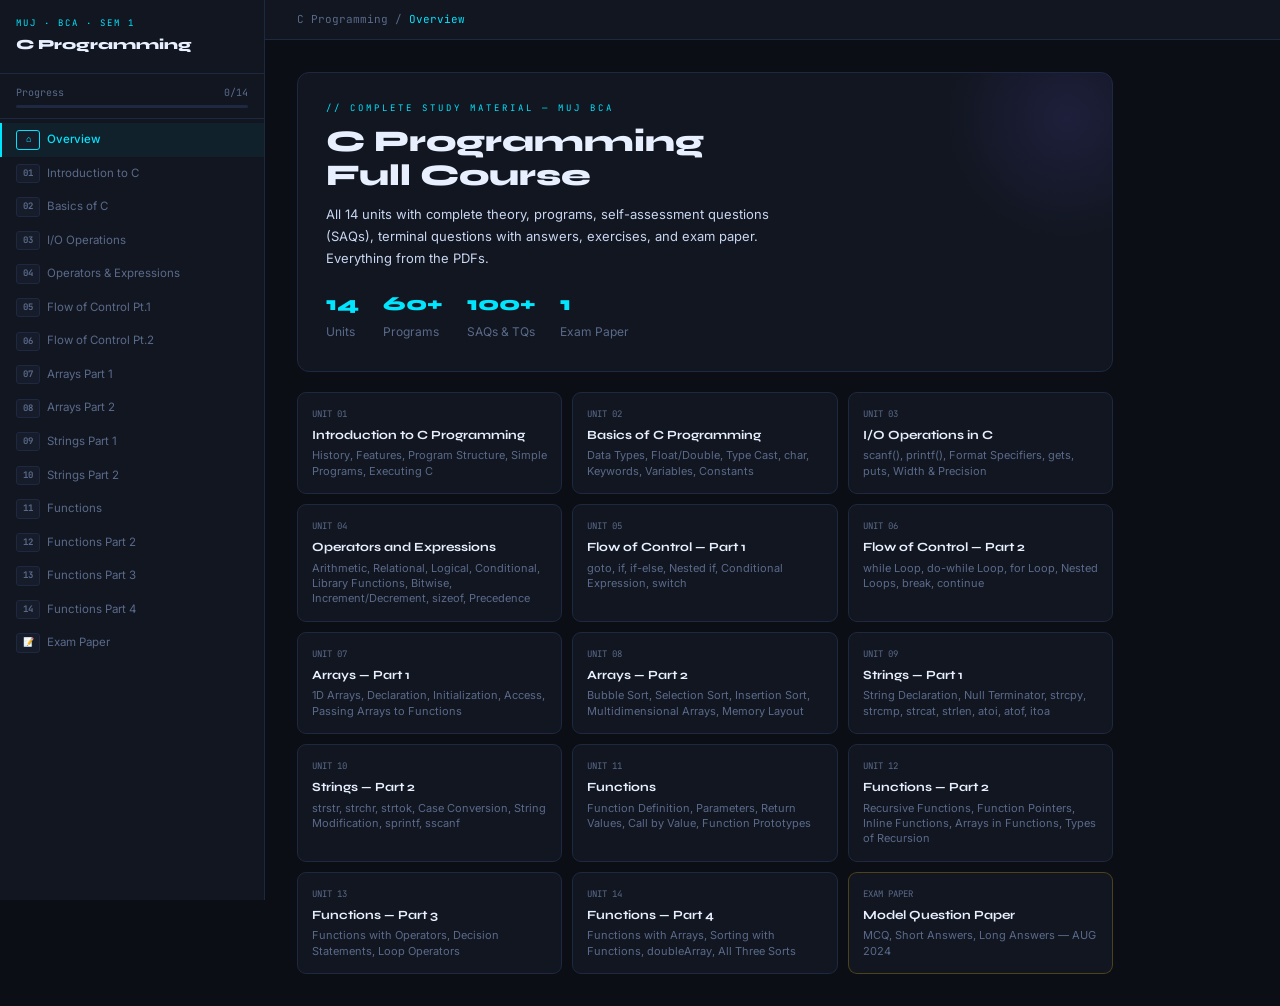
==== Semester 1/C Programming/webpage/index.html @ 0e64a6bc "renamed folders + fixes" ====
<!DOCTYPE html>
<html lang="en">
<head>
<meta charset="UTF-8"><meta name="viewport" content="width=device-width,initial-scale=1.0">
<title>C Programming — Complete Course | MUJ BCA Sem 1</title>
<link href="https://fonts.googleapis.com/css2?family=JetBrains+Mono:wght@400;600;700&family=Syne:wght@600;700;800&family=Inter:wght@400;500;600&display=swap" rel="stylesheet">
<style>
:root{--bg:#0b0e14;--sf:#111620;--sf2:#161c2a;--br:#1e2840;--ac:#00e5ff;--ac2:#7b61ff;--gr:#39ff14;--am:#ffc107;--rd:#ff4444;--tx:#c8d6f0;--td:#5a6a8a;--tb:#e8f0ff;--cb:#090c12;--sw:265px}
*{margin:0;padding:0;box-sizing:border-box}
body{background:var(--bg);color:var(--tx);font-family:'Inter',sans-serif;font-size:14px;line-height:1.7;display:flex;min-height:100vh}
#sb{width:var(--sw);background:var(--sf);border-right:1px solid var(--br);position:fixed;top:0;left:0;bottom:0;overflow-y:auto;display:flex;flex-direction:column;z-index:100;transition:transform .3s}
#sb::-webkit-scrollbar{width:3px}#sb::-webkit-scrollbar-thumb{background:var(--br)}
.sbh{padding:16px;border-bottom:1px solid var(--br);position:sticky;top:0;background:var(--sf);z-index:2}
.sbl{font-family:'JetBrains Mono',monospace;font-size:9px;color:var(--ac);letter-spacing:2px;text-transform:uppercase;margin-bottom:2px}
.sbt{font-family:'Syne',sans-serif;font-size:14px;font-weight:800;color:var(--tb)}
.pw{padding:10px 16px;border-bottom:1px solid var(--br)}
.pl{display:flex;justify-content:space-between;font-size:10px;color:var(--td);margin-bottom:4px;font-family:'JetBrains Mono',monospace}
.pb{height:3px;background:var(--br);border-radius:2px;overflow:hidden}
.pf{height:100%;background:linear-gradient(90deg,var(--ac2),var(--ac));border-radius:2px;transition:width .5s;width:0%}
.ul{list-style:none;padding:4px 0;flex:1}
.ul li a{display:flex;align-items:center;gap:7px;padding:7px 14px;text-decoration:none;font-size:11.5px;color:var(--td);transition:all .2s;border-left:2px solid transparent}
.ul li a:hover{color:var(--tx);background:var(--sf2);border-left-color:var(--ac2)}
.ul li a.on{color:var(--ac);background:rgba(0,229,255,.05);border-left-color:var(--ac);font-weight:500}
.ul li a.dn{color:var(--gr)}
.un{font-family:'JetBrains Mono',monospace;font-size:9px;font-weight:700;background:var(--sf2);border:1px solid var(--br);border-radius:3px;padding:1px 4px;min-width:24px;text-align:center;flex-shrink:0}
.ul li a.on .un{border-color:var(--ac);color:var(--ac)}
.ul li a.dn .un{border-color:var(--gr);color:var(--gr)}
#main{margin-left:var(--sw);flex:1}
#tnav{background:var(--sf);border-bottom:1px solid var(--br);padding:10px 32px;display:flex;align-items:center;gap:10px;position:sticky;top:0;z-index:50}
.bc{font-family:'JetBrains Mono',monospace;font-size:11px;color:var(--td)}.bc span{color:var(--ac)}
.nbs{margin-left:auto;display:flex;gap:8px}
.btn{padding:6px 14px;border-radius:5px;border:1px solid var(--br);background:transparent;color:var(--tx);font-size:12px;cursor:pointer;transition:all .2s;font-family:'Inter',sans-serif}
.btn:hover{border-color:var(--ac);color:var(--ac)}
.btnp{background:linear-gradient(135deg,var(--ac2),var(--ac));border:none;color:#000;font-weight:600}
.btnp:hover{opacity:.85;color:#000}
#ct{padding:32px;max-width:880px}
.pn{display:none}.pn.on{display:block;animation:fi .3s}
@keyframes fi{from{opacity:0;transform:translateY(6px)}to{opacity:1;transform:translateY(0)}}
.utag{font-family:'JetBrains Mono',monospace;font-size:10px;font-weight:700;color:var(--ac2);letter-spacing:3px;text-transform:uppercase;margin-bottom:7px}
.utit{font-family:'Syne',sans-serif;font-size:28px;font-weight:800;color:var(--tb);line-height:1.15;margin-bottom:14px}
.uint{font-size:13.5px;line-height:1.8;margin-bottom:22px;padding:14px 18px;background:var(--sf);border-left:3px solid var(--ac);border-radius:0 7px 7px 0}
.obj{background:rgba(123,97,255,.07);border:1px solid rgba(123,97,255,.2);border-radius:8px;padding:14px 18px;margin-bottom:24px}
.obj h4{font-family:'Syne',sans-serif;font-size:10px;font-weight:700;color:var(--ac2);text-transform:uppercase;letter-spacing:2px;margin-bottom:8px}
.obj li{padding:3px 0;font-size:12.5px;display:flex;gap:7px;list-style:none}
.obj li::before{content:'▸';color:var(--ac2);flex-shrink:0}
/* Tabs */
.tabs{display:flex;border-bottom:1px solid var(--br);margin-bottom:20px}
.tb{padding:8px 16px;background:transparent;border:none;border-bottom:2px solid transparent;color:var(--td);font-size:12.5px;cursor:pointer;transition:all .2s;margin-bottom:-1px;font-family:'Inter',sans-serif}
.tb:hover{color:var(--tx)}.tb.on{color:var(--ac);border-bottom-color:var(--ac)}
.tc{display:none}.tc.on{display:block;animation:fi .2s}
/* Content */
.sh{font-family:'Syne',sans-serif;font-size:17px;font-weight:700;color:var(--tb);margin:24px 0 10px;display:flex;align-items:center;gap:10px}
.sh::after{content:'';flex:1;height:1px;background:var(--br)}
.ssh{font-family:'Syne',sans-serif;font-size:14px;font-weight:700;color:var(--ac);margin:18px 0 8px}
.pn p{margin-bottom:10px;color:var(--tx);font-size:13.5px;line-height:1.8}
/* Code */
.cw{background:var(--cb);border:1px solid var(--br);border-radius:7px;margin:12px 0;overflow:hidden}
.ch{display:flex;align-items:center;padding:7px 12px;background:rgba(255,255,255,.03);border-bottom:1px solid var(--br);gap:6px}
.ds{display:flex;gap:4px}.ds span{width:8px;height:8px;border-radius:50%;display:block}
.dr{background:#ff5f57}.dy{background:#ffbd2e}.dg{background:#28c840}
.cl{font-family:'JetBrains Mono',monospace;font-size:9px;color:var(--td);margin-left:auto}
pre{padding:14px;overflow-x:auto;font-family:'JetBrains Mono',monospace;font-size:12px;line-height:1.6;color:#abb2bf}
pre::-webkit-scrollbar{height:3px}pre::-webkit-scrollbar-thumb{background:var(--br)}
.kw{color:#c678dd}.fn{color:#61afef}.str{color:#98c379}.num{color:#d19a66}.cm{color:#5c6370;font-style:italic}.type{color:#e5c07b}.pp{color:#c678dd}.op{color:#56b6c2}
/* Tables */
.t{width:100%;border-collapse:collapse;margin:12px 0;font-size:12.5px}
.t th{background:var(--sf2);color:var(--ac);padding:7px 10px;text-align:left;font-family:'JetBrains Mono',monospace;font-size:9px;font-weight:700;text-transform:uppercase;letter-spacing:1px;border-bottom:1px solid var(--br)}
.t td{padding:6px 10px;border-bottom:1px solid var(--br)}
.t tr:hover td{background:var(--sf2)}
.t code{background:var(--cb);border:1px solid var(--br);border-radius:3px;padding:1px 4px;font-family:'JetBrains Mono',monospace;font-size:11px;color:var(--gr)}
/* Info boxes */
.ib{background:rgba(57,255,20,.04);border:1px solid rgba(57,255,20,.15);border-radius:7px;padding:10px 14px;margin:10px 0}
.ib b,.ibl{font-family:'JetBrains Mono',monospace;font-size:9px;font-weight:700;color:var(--gr);text-transform:uppercase;letter-spacing:2px;display:block;margin-bottom:5px}
.wb{background:rgba(255,193,7,.04);border:1px solid rgba(255,193,7,.15);border-radius:7px;padding:10px 14px;margin:10px 0}
.wb b,.wbl{font-family:'JetBrains Mono',monospace;font-size:9px;font-weight:700;color:var(--am);text-transform:uppercase;letter-spacing:2px;display:block;margin-bottom:5px}
.igrid{display:grid;grid-template-columns:repeat(auto-fill,minmax(180px,1fr));gap:8px;margin:10px 0}
.ic{background:var(--sf);border:1px solid var(--br);border-radius:7px;padding:10px;transition:border-color .2s}
.ic:hover{border-color:var(--ac2)}
.ic h5{font-family:'Syne',sans-serif;font-size:11.5px;font-weight:700;color:var(--tb);margin-bottom:3px}
.ic p{font-size:11px;color:var(--td);margin:0;line-height:1.4}
/* Quiz */
.qq{background:var(--sf);border:1px solid var(--br);border-radius:8px;padding:16px;margin-bottom:12px;transition:border-color .3s}
.qq.done{border-color:rgba(123,97,255,.3)}
.qt{font-size:13px;font-weight:500;color:var(--tb);margin-bottom:10px;line-height:1.6;display:flex;gap:7px}
.qn{font-family:'JetBrains Mono',monospace;font-size:9px;font-weight:700;background:var(--sf2);border:1px solid var(--br);border-radius:3px;padding:1px 5px;color:var(--ac2);flex-shrink:0;margin-top:2px}
.opts{display:flex;flex-direction:column;gap:5px}
.ob{display:flex;align-items:center;gap:9px;padding:8px 10px;background:var(--sf2);border:1px solid var(--br);border-radius:5px;cursor:pointer;transition:all .2s;text-align:left;color:var(--tx);font-family:'Inter',sans-serif;font-size:12.5px;width:100%}
.ob:hover:not(:disabled){border-color:var(--ac2);background:rgba(123,97,255,.06)}
.ol{font-family:'JetBrains Mono',monospace;font-size:9px;font-weight:700;width:20px;height:20px;border:1px solid var(--br);border-radius:3px;display:flex;align-items:center;justify-content:center;flex-shrink:0;color:var(--td);transition:all .2s}
.ob:hover:not(:disabled) .ol{border-color:var(--ac2);color:var(--ac2)}
.ob.ok{background:rgba(57,255,20,.06);border-color:var(--gr);color:var(--tb)}.ob.ok .ol{border-color:var(--gr);color:var(--gr)}
.ob.ng{background:rgba(255,68,68,.06);border-color:var(--rd);color:var(--td)}.ob.ng .ol{border-color:var(--rd);color:var(--rd)}
.ob:disabled{cursor:not-allowed}
.exp{margin-top:7px;padding:7px 10px;background:rgba(0,229,255,.04);border-left:2px solid var(--ac);border-radius:0 4px 4px 0;font-size:11.5px;display:none}
.exp.on{display:block;animation:fi .2s}
/* TQ */
.tqi{background:var(--sf);border:1px solid var(--br);border-radius:7px;padding:14px;margin-bottom:10px}
.tqq{font-size:12.5px;font-weight:500;color:var(--tb);margin-bottom:8px}
.tqb{padding:5px 12px;background:rgba(123,97,255,.08);border:1px solid rgba(123,97,255,.2);border-radius:4px;color:var(--ac2);font-size:11px;cursor:pointer;transition:all .2s;font-family:'Inter',sans-serif}
.tqb:hover{background:rgba(123,97,255,.16)}
.tqa{display:none;margin-top:8px;padding:10px;background:var(--cb);border-radius:4px;font-size:11.5px;color:var(--tx);font-family:'JetBrains Mono',monospace;white-space:pre-wrap;border:1px solid var(--br)}
.tqa.on{display:block;animation:fi .2s}
/* Result */
.qr{display:none;margin-top:18px;padding:20px;border-radius:8px;text-align:center;border:1px solid var(--br);background:var(--sf)}
.qr.on{display:block;animation:fi .4s}
.rs{font-family:'Syne',sans-serif;font-size:44px;font-weight:800;background:linear-gradient(135deg,var(--ac2),var(--ac));-webkit-background-clip:text;-webkit-text-fill-color:transparent;background-clip:text;line-height:1;margin-bottom:5px}
.rm{font-size:14px;color:var(--tb);margin-bottom:3px}.rd2{font-size:11px;color:var(--td)}
/* Done banner */
.db{display:none;margin-top:20px;padding:14px 18px;background:rgba(57,255,20,.04);border:1px solid rgba(57,255,20,.15);border-radius:8px;align-items:center;gap:12px}
.db.on{display:flex;animation:fi .5s}
.db h4{font-family:'Syne',sans-serif;font-size:13px;font-weight:700;color:var(--gr);margin-bottom:1px}
.db p{font-size:11px;color:var(--td);margin:0}
/* Dashboard */
#dash{display:block}
.dh{background:var(--sf);border:1px solid var(--br);border-radius:12px;padding:28px;margin-bottom:20px;position:relative;overflow:hidden}
.dh::before{content:'';position:absolute;top:-80px;right:-80px;width:250px;height:250px;background:radial-gradient(circle,rgba(123,97,255,.12),transparent 70%);pointer-events:none}
.dh .dt{font-family:'JetBrains Mono',monospace;font-size:9px;color:var(--ac);letter-spacing:3px;text-transform:uppercase;margin-bottom:8px}
.dh h1{font-family:'Syne',sans-serif;font-size:30px;font-weight:800;color:var(--tb);line-height:1.15;margin-bottom:10px}
.dh p{font-size:13px;color:var(--tx);max-width:480px;line-height:1.7;margin-bottom:18px}
.dst{display:flex;gap:24px;font-size:12px;color:var(--td)}
.dst strong{display:block;font-family:'Syne',sans-serif;font-size:20px;font-weight:800;color:var(--ac);margin-bottom:1px}
.ucg{display:grid;grid-template-columns:repeat(auto-fill,minmax(210px,1fr));gap:10px}
.ucc{background:var(--sf);border:1px solid var(--br);border-radius:9px;padding:14px;cursor:pointer;transition:all .2s;position:relative}
.ucc:hover{border-color:var(--ac2);transform:translateY(-2px)}
.ucn{font-family:'JetBrains Mono',monospace;font-size:9px;color:var(--td);margin-bottom:5px}
.ucc h3{font-family:'Syne',sans-serif;font-size:12.5px;font-weight:700;color:var(--tb);line-height:1.3;margin-bottom:5px}
.uct{font-size:11px;color:var(--td);line-height:1.4}
.ucd{display:none;position:absolute;top:10px;right:10px;font-size:12px}
.ucc.dn .ucd{display:block}.ucc.dn{border-color:rgba(57,255,20,.15)}
code{background:var(--cb);border:1px solid var(--br);border-radius:3px;padding:1px 4px;font-family:'JetBrains Mono',monospace;font-size:11px;color:var(--gr)}
/* Exam */
.es{background:rgba(255,193,7,.04);border:1px solid rgba(255,193,7,.18);border-radius:8px;padding:18px;margin-bottom:16px}
.es h3{font-family:'Syne',sans-serif;font-size:14px;font-weight:700;color:var(--am);margin-bottom:3px}
.ess{font-size:10px;color:var(--td);margin-bottom:12px}
.eq{padding:8px 0;border-bottom:1px solid var(--br);font-size:12.5px}
.eq:last-child{border-bottom:none}
.eq strong{color:var(--tb)}
.eopt{color:var(--td);display:block;padding-left:12px;font-size:11.5px;margin-top:2px}
#overlay{display:none;position:fixed;inset:0;background:rgba(0,0,0,.5);z-index:90}
#mbt{display:none;position:fixed;top:12px;left:12px;z-index:200;background:var(--sf);border:1px solid var(--br);border-radius:7px;padding:7px 10px;cursor:pointer;color:var(--tx);font-size:14px}
@media(max-width:768px){#sb{transform:translateX(-100%)}#sb.op{transform:translateX(0)}#overlay.op{display:block}#mbt{display:flex;align-items:center}#main{margin-left:0;max-width:100vw}#ct{padding:20px 14px}.utit{font-size:20px}}
</style>
</head>
<body>
<button id="mbt" onclick="tglSB()">☰</button>
<div id="overlay" onclick="tglSB()"></div>
<nav id="sb">
  <div class="sbh"><div class="sbl">MUJ · BCA · Sem 1</div><div class="sbt">C Programming</div></div>
  <div class="pw">
    <div class="pl"><span>Progress</span><span id="ptxt">0/14</span></div>
    <div class="pb"><div class="pf" id="pfill"></div></div>
  </div>
  <ul class="ul" id="ul">
    <li><a href="#" onclick="showDash()" id="n0" class="on"><span class="un">⌂</span>Overview</a></li>
    <li><a href="#" onclick="su(1)" id="n1"><span class="un">01</span>Introduction to C</a></li>
    <li><a href="#" onclick="su(2)" id="n2"><span class="un">02</span>Basics of C</a></li>
    <li><a href="#" onclick="su(3)" id="n3"><span class="un">03</span>I/O Operations</a></li>
    <li><a href="#" onclick="su(4)" id="n4"><span class="un">04</span>Operators & Expressions</a></li>
    <li><a href="#" onclick="su(5)" id="n5"><span class="un">05</span>Flow of Control Pt.1</a></li>
    <li><a href="#" onclick="su(6)" id="n6"><span class="un">06</span>Flow of Control Pt.2</a></li>
    <li><a href="#" onclick="su(7)" id="n7"><span class="un">07</span>Arrays Part 1</a></li>
    <li><a href="#" onclick="su(8)" id="n8"><span class="un">08</span>Arrays Part 2</a></li>
    <li><a href="#" onclick="su(9)" id="n9"><span class="un">09</span>Strings Part 1</a></li>
    <li><a href="#" onclick="su(10)" id="n10"><span class="un">10</span>Strings Part 2</a></li>
    <li><a href="#" onclick="su(11)" id="n11"><span class="un">11</span>Functions</a></li>
    <li><a href="#" onclick="su(12)" id="n12"><span class="un">12</span>Functions Part 2</a></li>
    <li><a href="#" onclick="su(13)" id="n13"><span class="un">13</span>Functions Part 3</a></li>
    <li><a href="#" onclick="su(14)" id="n14"><span class="un">14</span>Functions Part 4</a></li>
    <li><a href="#" onclick="su(15)" id="n15"><span class="un">📝</span>Exam Paper</a></li>
  </ul>
</nav>
<main id="main">
  <div id="tnav">
    <div class="bc">C Programming / <span id="tlbl">Overview</span></div>
    <div class="nbs">
      <button class="btn" id="bprev" onclick="pu()" style="display:none">← Prev</button>
      <button class="btn btnp" id="bnext" onclick="nu()" style="display:none">Next →</button>
    </div>
  </div>
  <div id="ct">
    <div id="dash">
      <div class="dh">
        <div class="dt">// Complete Study Material — MUJ BCA</div>
        <h1>C Programming<br>Full Course</h1>
        <p>All 14 units with complete theory, programs, self-assessment questions (SAQs), terminal questions with answers, exercises, and exam paper. Everything from the PDFs.</p>
        <div class="dst">
          <div><strong>14</strong>Units</div>
          <div><strong>60+</strong>Programs</div>
          <div><strong>100+</strong>SAQs & TQs</div>
          <div><strong>1</strong>Exam Paper</div>
        </div>
      </div>
      <div class="ucg" id="ucg"></div>
    </div>
    <div id="uc"></div>
  </div>
</main><script>
const UNITS=[
{id:1,title:"Introduction to C Programming",topics:"History, Features, Program Structure, Simple Programs, Executing C",
obj:["Discuss features of C programming language","Explain basic structure of a C program","Write and understand simple C programs","Understand the compilation and execution process"],
intro:"C is a general-purpose, structured programming language developed by Dennis Ritchie at Bell Laboratories in 1972. It grew from BCPL/B language and is strongly associated with UNIX. C balances high-level readability with low-level hardware access.",
content:`
<div class="sh">1. Overview & History</div>
<p>C was the offspring of the 'Basic Combined Programming Language' (BPCL) called B, developed in the 1960s at Cambridge University. Dennis Ritchie modified B at Bell Labs in 1972. The UNIX OS was coded almost entirely in C.</p>
<div class="igrid">
  <div class="ic"><h5>1960s</h5><p>BCPL/B at Cambridge University</p></div>
  <div class="ic"><h5>1972</h5><p>C created by Dennis Ritchie at Bell Labs</p></div>
  <div class="ic"><h5>1978</h5><p>K&R C book published</p></div>
  <div class="ic"><h5>1989</h5><p>ANSI C (C89) standard</p></div>
</div>
<p>In C, the type of a variable determines what kinds of values it may take on. The "set of values" is finite — C's int cannot represent ALL integers. When declaring a variable, you must keep in mind the values and operations you'll need.</p>

<div class="sh">2. Features of C</div>
<p>C is characterised by: <strong>Concise syntax</strong> (large operator set), <strong>Extensible</strong> (users can add library functions), <strong>Efficient</strong> (compact object code), <strong>Portable</strong> (across machines), <strong>Modular</strong> (group of function building blocks).</p>

<div class="sh">Program Structure</div>
<table class="t">
  <tr><th>Section</th><th>Description</th><th>Required?</th></tr>
  <tr><td>Documentation</td><td>Comment lines describing program, author, details</td><td>No</td></tr>
  <tr><td>Link / Preprocessor</td><td>#include directives to link library functions</td><td>As needed</td></tr>
  <tr><td>Definition</td><td>#define symbolic constants</td><td>No</td></tr>
  <tr><td>Global Declaration</td><td>Variables shared across all functions</td><td>No</td></tr>
  <tr><td><strong>main() Function</strong></td><td>Mandatory — declaration + executable parts</td><td><strong>Yes</strong></td></tr>
  <tr><td>Subprograms</td><td>User-defined functions</td><td>No</td></tr>
</table>
<p>All statements end with a semicolon (;). Comments use /* and */ delimiters. Program execution begins at opening brace of main and ends at closing brace.</p>

<div class="sh">2.2 Simple C Programs</div>
<div class="cw"><div class="ch"><div class="ds"><span class="dr"></span><span class="dy"></span><span class="dg"></span></div><span class="cl">hello.c</span></div>
<pre><span class="cm">/* First C Program */</span>
<span class="pp">#include</span> <span class="str">&lt;stdio.h&gt;</span>

<span class="fn">main</span>()
{
    <span class="fn">printf</span>(<span class="str">"Hello, world!\n"</span>);
    <span class="kw">return</span> <span class="num">0</span>;
}</pre></div>
<p>The <code>#include &lt;stdio.h&gt;</code> brings in Standard I/O Library definitions. <code>main</code> is the entry point — called first when program runs. <code>return 0</code> signals success to the OS.</p>

<div class="cw"><div class="ch"><div class="ds"><span class="dr"></span><span class="dy"></span><span class="dg"></span></div><span class="cl">circle_area.c</span></div>
<pre><span class="pp">#include</span> <span class="str">&lt;stdio.h&gt;</span>
<span class="fn">main</span>()
{
    <span class="type">float</span> radius, area;
    <span class="fn">printf</span>(<span class="str">"Radius=?"</span>);
    <span class="fn">scanf</span>(<span class="str">"%f"</span>, <span class="op">&</span>radius);
    area <span class="op">=</span> <span class="num">3.14159</span> <span class="op">*</span> radius <span class="op">*</span> radius;
    <span class="fn">printf</span>(<span class="str">"Area=%f"</span>, area);
}</pre></div>

<div class="cw"><div class="ch"><div class="ds"><span class="dr"></span><span class="dy"></span><span class="dg"></span></div><span class="cl">add_two.c</span></div>
<pre><span class="pp">#include</span> <span class="str">&lt;stdio.h&gt;</span>
<span class="fn">main</span>()
{
    <span class="type">int</span> i, j, k;
    i <span class="op">=</span> <span class="num">6</span>; j <span class="op">=</span> <span class="num">8</span>;
    k <span class="op">=</span> i <span class="op">+</span> j;
    <span class="fn">printf</span>(<span class="str">"sum = %d\n"</span>, k);
}</pre></div>

<div class="sh">2.3 Executing a C Program</div>
<p>Compilation process: Source code (.c) → Preprocessing → Compilation → Assembly → Linking → Executable. GCC (GNU Compiler Collection) is commonly used: <code>gcc program.c -o program</code> then <code>./program</code></p>
<div class="ib"><b>Compilation Steps</b><p>1) Preprocessor handles #include, #define<br>2) Compiler converts to assembly/object code<br>3) Linker links object code with libraries<br>4) Executable created</p></div>

<div class="sh">Summary</div>
<p>C is a pivotal language developed in 1972 by Dennis Ritchie. Its basic structure: preprocessor directive, function declarations, main function, user-defined functions. Programming style emphasizes readability, consistent naming, and indentation. Compilation translates source to executable.</p>`,
saqs:[
  {q:"Using C language, programmers can write their own library functions.",o:["True","False"],a:0,e:"True. C encourages users to write additional library functions, extending the language's capabilities."},
  {q:"C is a ________ level programming language.",o:["Low","High","Machine","Assembly"],a:1,e:"C is a High-level programming language (though it also allows access to low-level features like bitwise ops)."},
  {q:"The documentation section contains a set of __________ lines.",o:["executable","comment","header","declaration"],a:1,e:"The documentation section consists of comment lines (/* ... */) giving program name, author, and other details."},
  {q:"Every C program must have one main() function.",o:["True","False"],a:0,e:"True. Every C program must have exactly one main() — it is the entry point where execution begins."},
  {q:"The information passed to a function when called is called ______.",o:["Variables","Arguments","Keywords","Constants"],a:1,e:"Arguments (or parameters) are the information passed to a function when it is called."},
  {q:"The main() function doesn't return any value.",o:["True","False"],a:1,e:"False. main() returns int. By convention, returning 0 indicates successful execution."},
],
tqs:[
  {q:"1. Explain the history of C language.",a:"C was developed by Dennis Ritchie at Bell Laboratories in 1972. It came after B (from BCPL developed at Cambridge in 1960s). C was built alongside UNIX, which was coded almost entirely in C. ANSI C was standardized in 1989."},
  {q:"2. What are the advantages of C language?",a:"1) Fast and efficient — compilers generate compact object code\n2) Structured — supports modular programming\n3) Portable — programs run across different machines\n4) Extensible — users can add their own library functions\n5) Rich set of operators and built-in functions\n6) Close to hardware — can manipulate bits/bytes"},
  {q:"3. What are the major components of a C program?",a:"Documentation section, Link section (#include), Definition section (#define), Global declaration section, main() function section (mandatory), and Subprogram section (user-defined functions)."},
  {q:"4. What significance is attached to the function main?",a:"main() is called first when the program starts running. Every C program must have exactly one main(). Program execution begins and ends in main(). It can accept command-line arguments (argc, argv) and returns int to signal success (0) or failure."},
],
exs:["1. Explain the basic structure of a C program with an example.","2. List the different steps in executing a C program.","3. Write a C program to convert Celsius to Fahrenheit.","4. Write a program to add, subtract, and multiply 3 numbers."]},

{id:2,title:"Basics of C Programming",topics:"Data Types, Float/Double, Type Cast, char, Keywords, Variables, Constants",
obj:["Understand role of data types in C","Declare and use variables","Apply the type cast operator","Differentiate between integer, real, character, string, backslash constants"],
intro:"Data types classify and work with different types of data — they define how variables store information and how much memory they occupy. This unit covers all built-in types, variables, type casting, and constants.",
content:`
<div class="sh">2. Data Types in C</div>
<p>Core data types: int, float, double, char. Type modifiers: short, long, unsigned, signed. Qualifiers: const, volatile.</p>

<div class="sh">2.1 Floating-Point Numbers</div>
<table class="t">
  <tr><th>Type</th><th>Size (bits)</th><th>Range</th><th>Precision</th></tr>
  <tr><td><code>float</code></td><td>32</td><td>3.4E-38 to 3.4E+38</td><td>6 digits</td></tr>
  <tr><td><code>double</code></td><td>64</td><td>1.7E-308 to 1.7E+308</td><td>14 digits</td></tr>
  <tr><td><code>long double</code></td><td>80</td><td>3.4E-4932 to 1.1E+4932</td><td>Extended</td></tr>
</table>
<div class="cw"><div class="ch"><div class="ds"><span class="dr"></span><span class="dy"></span><span class="dg"></span></div><span class="cl">Program 2.1.1 — Float/double demo</span></div>
<pre><span class="fn">main</span>()
{
    <span class="type">float</span> x, p; <span class="type">double</span> y, q; <span class="type">unsigned</span> k;
    <span class="type">int</span> m<span class="op">=</span><span class="num">54321</span>; <span class="type">long int</span> n<span class="op">=</span><span class="num">1234567890</span>;
    x<span class="op">=</span><span class="num">1.234567890000</span>; y<span class="op">=</span><span class="num">9.87654321</span>; k<span class="op">=</span><span class="num">54321</span>; p<span class="op">=</span>q<span class="op">=</span><span class="num">1.0</span>;
    <span class="fn">printf</span>(<span class="str">"m=%d\n"</span>,m);             <span class="cm">// -11215 (int overflow on 16-bit)</span>
    <span class="fn">printf</span>(<span class="str">"n=%ld\n"</span>,n);            <span class="cm">// 1234567890</span>
    <span class="fn">printf</span>(<span class="str">"x=%.12lf\n"</span>,x);        <span class="cm">// 1.234567880630</span>
    <span class="fn">printf</span>(<span class="str">"y=%.12lf\n"</span>,y);        <span class="cm">// 9.876543210000</span>
    <span class="fn">printf</span>(<span class="str">"k=%u p=%f q=%.12lf\n"</span>,k,p,q);
}</pre></div>

<div class="sh">2.2 Average of N Numbers</div>
<div class="cw"><div class="ch"><div class="ds"><span class="dr"></span><span class="dy"></span><span class="dg"></span></div><span class="cl">Program 2.1.2</span></div>
<pre><span class="pp">#define</span> N <span class="num">10</span>
<span class="fn">main</span>()
{
    <span class="type">int</span> count; <span class="type">float</span> sum, average, number;
    sum<span class="op">=</span><span class="num">0</span>; count<span class="op">=</span><span class="num">0</span>;
    <span class="kw">while</span>(count<span class="op">&lt;</span>N) {
        <span class="fn">scanf</span>(<span class="str">"%f"</span>,<span class="op">&</span>number);
        sum<span class="op">=</span>sum<span class="op">+</span>number; count<span class="op">=</span>count<span class="op">+</span><span class="num">1</span>;
    }
    average<span class="op">=</span>sum<span class="op">/</span>N;
    <span class="fn">printf</span>(<span class="str">"N=%d Sum=%f Average=%f"</span>,N,sum,average);
}</pre></div>

<div class="sh">2.3 Roots of Quadratic Equation</div>
<div class="cw"><div class="ch"><div class="ds"><span class="dr"></span><span class="dy"></span><span class="dg"></span></div><span class="cl">Program 2.1.3</span></div>
<pre><span class="pp">#include</span> <span class="str">&lt;math.h&gt;</span>
<span class="fn">main</span>()
{
    <span class="type">float</span> a,b,c,discriminant,root1,root2;
    <span class="fn">scanf</span>(<span class="str">"%f %f %f"</span>,<span class="op">&</span>a,<span class="op">&</span>b,<span class="op">&</span>c);
    discriminant<span class="op">=</span>b<span class="op">*</span>b<span class="op">-</span><span class="num">4</span><span class="op">*</span>a<span class="op">*</span>c;
    <span class="kw">if</span>(discriminant<span class="op">&lt;</span><span class="num">0</span>) <span class="fn">printf</span>(<span class="str">"roots are imaginary\n"</span>);
    <span class="kw">else</span> {
        root1<span class="op">=</span>(<span class="op">-</span>b<span class="op">+</span><span class="fn">sqrt</span>(discriminant))<span class="op">/</span>(<span class="num">2</span><span class="op">*</span>a);
        root2<span class="op">=</span>(<span class="op">-</span>b<span class="op">-</span><span class="fn">sqrt</span>(discriminant))<span class="op">/</span>(<span class="num">2</span><span class="op">*</span>a);
        <span class="fn">printf</span>(<span class="str">"Root1=%5.2f Root2=%5.2f\n"</span>,root1,root2);
    }
}</pre></div>

<div class="sh">2.4 Type Conversion & Mixed-Mode</div>
<p>When operands are different types, lower type converts to higher automatically. Mixed-mode: one real + one integer → result is real. Thus <code>25/10.0 = 2.5</code> but <code>25/10 = 2</code>.</p>
<p>Final assignment conversions: <strong>float→int</strong> = truncation; <strong>double→float</strong> = rounding; <strong>long int→int</strong> = drops excess higher-order bits.</p>

<div class="sh">2.6 The Type Cast Operator</div>
<p>Explicit conversion: <code>(type-name) expression</code>. Does NOT change the variable itself — only forces local conversion for that expression.</p>
<table class="t">
  <tr><th>Cast</th><th>Action</th></tr>
  <tr><td><code>X=(int)8.5</code></td><td>Truncates to 8</td></tr>
  <tr><td><code>A=(int)21.3/(int)4.5</code></td><td>21/4 = 5</td></tr>
  <tr><td><code>B=(double)sum/n</code></td><td>Float division</td></tr>
  <tr><td><code>X=(int)(y+0.5)</code></td><td>Rounding trick</td></tr>
</table>
<div class="cw"><div class="ch"><div class="ds"><span class="dr"></span><span class="dy"></span><span class="dg"></span></div><span class="cl">char_type.c</span></div>
<pre><span class="pp">#include</span><span class="str">&lt;stdio.h&gt;</span>
<span class="fn">main</span>()
{
    <span class="type">char</span> c<span class="op">=</span><span class="str">'A'</span>; <span class="type">int</span> a<span class="op">=</span><span class="num">65</span>;
    <span class="fn">printf</span>(<span class="str">"%c\n"</span>,c);   <span class="cm">// A</span>
    <span class="fn">printf</span>(<span class="str">"%d\n"</span>,c);   <span class="cm">// 65 (ASCII value)</span>
    <span class="fn">printf</span>(<span class="str">"%c\n"</span>,a);   <span class="cm">// A (char from ASCII)</span>
}</pre></div>

<div class="sh">2.8 Keywords</div>
<p>32 ANSI C keywords (all lowercase):</p>
<div style="background:var(--cb);border:1px solid var(--br);border-radius:6px;padding:12px;font-family:'JetBrains Mono',monospace;font-size:11px;color:var(--ac2);line-height:2;margin:10px 0;">auto · break · case · char · const · continue · default · do · double · else · enum · extern · float · for · goto · if · int · long · register · return · short · signed · sizeof · static · struct · switch · typedef · union · unsigned · void · volatile · while</div>

<div class="sh">3. Variables & Naming Rules</div>
<div class="igrid">
  <div class="ic"><h5>Must start with</h5><p>Letter (a-z, A-Z) or underscore _</p></div>
  <div class="ic"><h5>Can contain</h5><p>Letters, digits, underscores only</p></div>
  <div class="ic"><h5>Case sensitive</h5><p>count ≠ Count ≠ COUNT</p></div>
  <div class="ic"><h5>Cannot use</h5><p>C keywords or spaces</p></div>
</div>
<table class="t">
  <tr><th>Type</th><th>Size</th><th>Range (16-bit)</th></tr>
  <tr><td><code>int / signed int</code></td><td>16 bits</td><td>-32,768 to 32,767</td></tr>
  <tr><td><code>unsigned int</code></td><td>16 bits</td><td>0 to 65,535</td></tr>
  <tr><td><code>long int</code></td><td>32 bits</td><td>-2,147,483,648 to 2,147,483,647</td></tr>
  <tr><td><code>unsigned long int</code></td><td>32 bits</td><td>0 to 4,294,967,295</td></tr>
</table>

<div class="sh">4. Constants</div>
<table class="t">
  <tr><th>Type</th><th>Examples</th><th>Notes</th></tr>
  <tr><td>Integer</td><td><code>12, -546, 045(octal), 0x1A(hex)</code></td><td>Suffix: U(unsigned), L(long), UL</td></tr>
  <tr><td>Real/Float</td><td><code>0.0045, -8.5, 7.5E9, 04e4</code></td><td>Exponential: mantissa e exponent</td></tr>
  <tr><td>Character</td><td><code>'A', '9', ';'</code></td><td>Single char in single quotes; has ASCII value</td></tr>
  <tr><td>String</td><td><code>"Hello!", "1947"</code></td><td>Sequence in double quotes</td></tr>
  <tr><td>Backslash</td><td><code>'\\n','\\t','\\0','\\\\','\\'</code></td><td>Escape sequences — each is ONE char</td></tr>
</table>
<table class="t">
  <tr><th>Escape</th><th>Meaning</th><th>Escape</th><th>Meaning</th></tr>
  <tr><td><code>\\n</code></td><td>new line</td><td><code>\\t</code></td><td>horizontal tab</td></tr>
  <tr><td><code>\\r</code></td><td>carriage return</td><td><code>\\b</code></td><td>back space</td></tr>
  <tr><td><code>\\0</code></td><td>null</td><td><code>\\\\</code></td><td>backslash</td></tr>
  <tr><td><code>\\'</code></td><td>single quote</td><td><code>\\f</code></td><td>form feed</td></tr>
</table>`,
saqs:[
  {q:"When accuracy of float is not sufficient, use long float.",o:["True","False"],a:1,e:"False. Use 'double' (64-bit, 14 digits) not 'long float'. Long double (80-bit) extends further."},
  {q:"A double data type uses __________ bits.",o:["32","64","80","16"],a:1,e:"double uses 64 bits giving 14 digits of precision vs float's 32-bit 6-digit precision."},
  {q:"Lower type is automatically converted to higher type in mixed expressions.",o:["True","False"],a:0,e:"True. C applies automatic type conversion — lower type promoted to higher before operation."},
  {q:"During final assignment, ________ to int causes dropping of excess higher order bits.",o:["float","double","long int","char"],a:2,e:"long int to int causes dropping of excess higher order bits. float to int causes truncation."},
  {q:"The value of expression 22.0/10 is ________.",o:["2","2.2","2.0","22"],a:1,e:"22.0 is float, so 22.0/10 = 2.2 (float division). If both were int: 22/10 = 2."},
  {q:"Casting can be used to round-off a given value.",o:["True","False"],a:0,e:"True. X=(int)(y+0.5) rounds y. If y=37.7: y+0.5=38.2, (int)38.2=38."},
  {q:"Value of A=(int)11.35/(int)14.5 is ___.",o:["0","1","11","14"],a:0,e:"(int)11.35=11, (int)14.5=14, 11/14=0 (integer division truncates)."},
  {q:"If X=35.2, then A=(int)(X+0.5) is ___.",o:["35","36","35.7","35.2"],a:0,e:"35.2+0.5=35.7, (int)35.7=35 (truncation)."},
  {q:"All keywords must be written in ____________.",o:["uppercase","lowercase","mixed","any"],a:1,e:"All C keywords must be lowercase. 'If', 'INT', 'WHILE' are NOT valid keywords."},
  {q:"'default' is not a valid keyword in C.",o:["True","False"],a:1,e:"False. 'default' IS a valid C keyword used in switch statements."},
  {q:"Variable names in C are case sensitive.",o:["True","False"],a:0,e:"True. 'count', 'Count', and 'COUNT' are three different variables in C."},
  {q:"A variable name in C consists of letters, numbers and _________.",o:["spaces","hyphens","underscores","dots"],a:2,e:"Variable names can only contain letters, digits (0-9), and underscores. No spaces or special chars."},
],
tqs:[
  {q:"1. Distinguish between signed and unsigned integers.",a:"Signed integer: uses one bit for sign, 15 bits for magnitude → range -32,768 to 32,767 (16-bit).\nUnsigned integer: all 16 bits for magnitude → range 0 to 65,535.\nUnsigned cannot store negative values."},
  {q:"2. State the rules for naming a variable in C.",a:"1) Must start with letter (a-z, A-Z) or underscore _\n2) Can contain letters, digits, underscores only\n3) Case-sensitive (count ≠ Count)\n4) Cannot be a C keyword\n5) No spaces or special characters\n6) No fixed length limit (but very long names may cause issues)"},
  {q:"3. Clarify the different constants in C.",a:"Integer constants: 12, -546, 045 (octal), 0x1A (hex)\nReal constants: 3.14, 7.5E9, -8.5\nCharacter constants: 'A', '9' (single char, single quotes)\nString constants: \"Hello\" (chars in double quotes)\nBackslash constants: \\n, \\t, \\0 (escape sequences, each = 1 char)"},
],
exs:["1. Write a program that takes two integers and swaps them using a temporary variable.","2. Write a program that calculates area of a rectangle using constants.","3. Convert temperature from Fahrenheit to Celsius taking user input."]},

{id:3,title:"I/O Operations in C",topics:"scanf(), printf(), Format Specifiers, gets, puts, Width & Precision",
obj:["Understand and implement printf() for formatted output","Use scanf() for formatted input","Use format specifiers correctly","Understand interactive programming"],
intro:"Input and output are essential to any program. C uses library functions — scanf() for input and printf() for output — both requiring #include <stdio.h>. They use format specifiers to handle different data types.",
content:`
<div class="sh">2. Formatted Input — scanf()</div>
<p>Syntax: <code>scanf(control_string, &arg1, &arg2, ...)</code>. Arguments must be addresses (use & operator). String arrays don't need & — array name already represents address. Returns number of successfully read items.</p>
<table class="t">
  <tr><th>Specifier</th><th>Reads</th><th>Specifier</th><th>Reads</th></tr>
  <tr><td><code>%d</code></td><td>decimal int</td><td><code>%o</code></td><td>octal int</td></tr>
  <tr><td><code>%i</code></td><td>integer</td><td><code>%x</code></td><td>hexadecimal</td></tr>
  <tr><td><code>%f</code></td><td>float</td><td><code>%s</code></td><td>string</td></tr>
  <tr><td><code>%e %g</code></td><td>float variants</td><td><code>%c</code></td><td>char</td></tr>
  <tr><td><code>%lf</code></td><td>double</td><td><code>%u</code></td><td>unsigned int</td></tr>
  <tr><td><code>%p</code></td><td>pointer</td><td><code>%%</code></td><td>% sign</td></tr>
</table>
<div class="wb"><b>Important</b><p>Use &variable for int, float, char. Do NOT use & for string arrays — the array name already represents the address.</p></div>
<div class="cw"><div class="ch"><div class="ds"><span class="dr"></span><span class="dy"></span><span class="dg"></span></div><span class="cl">io_basics.c</span></div>
<pre><span class="pp">#include</span><span class="str">&lt;stdio.h&gt;</span>
<span class="fn">main</span>()
{
    <span class="type">int</span> i; <span class="type">float</span> f; <span class="type">char</span> c; <span class="type">char</span> str[<span class="num">10</span>];
    <span class="fn">scanf</span>(<span class="str">"%d %f %c %s"</span>, <span class="op">&</span>i, <span class="op">&</span>f, <span class="op">&</span>c, str); <span class="cm">// no & for string!</span>
    <span class="fn">printf</span>(<span class="str">"%d %f %c %s"</span>, i, f, c, str);
}</pre></div>

<div class="sh">3. Formatted Output — printf()</div>
<p>Syntax: <code>printf(control_string, arg1, arg2, ...)</code>. Arguments can be constants, variables, or expressions.</p>

<div class="sh">Width & Precision Formatting</div>
<table class="t">
  <tr><th>Format</th><th>Example Output</th><th>Meaning</th></tr>
  <tr><td><code>%5d</code></td><td>|   42|</td><td>Right-align, width 5</td></tr>
  <tr><td><code>%-5d</code></td><td>|42   |</td><td>Left-align, width 5</td></tr>
  <tr><td><code>%05d</code></td><td>|00042|</td><td>Zero-pad, width 5</td></tr>
  <tr><td><code>%8.2f</code></td><td>|    3.14|</td><td>Width 8, 2 decimal places</td></tr>
  <tr><td><code>%e</code></td><td>1.23e+04</td><td>Scientific notation</td></tr>
  <tr><td><code>%%</code></td><td>%</td><td>Literal percent sign</td></tr>
</table>
<div class="cw"><div class="ch"><div class="ds"><span class="dr"></span><span class="dy"></span><span class="dg"></span></div><span class="cl">formatted_output.c</span></div>
<pre><span class="pp">#include</span><span class="str">&lt;stdio.h&gt;</span>
<span class="fn">main</span>()
{
    <span class="fn">printf</span>(<span class="str">"|%5d|\n"</span>, <span class="num">42</span>);       <span class="cm">// |   42|</span>
    <span class="fn">printf</span>(<span class="str">"|%-5d|\n"</span>, <span class="num">42</span>);      <span class="cm">// |42   |</span>
    <span class="fn">printf</span>(<span class="str">"|%8.3f|\n"</span>, <span class="num">3.14159</span>); <span class="cm">// |   3.142|</span>
    <span class="fn">printf</span>(<span class="str">"|%05d|\n"</span>, <span class="num">42</span>);      <span class="cm">// |00042|</span>
    <span class="fn">printf</span>(<span class="str">"Score: %d%%\n"</span>, <span class="num">95</span>);  <span class="cm">// Score: 95%</span>
}</pre></div>

<div class="sh">Reading Strings with Spaces</div>
<p>scanf("%s") stops at whitespace. Use gets() or character set format for strings with spaces:</p>
<div class="cw"><div class="ch"><div class="ds"><span class="dr"></span><span class="dy"></span><span class="dg"></span></div><span class="cl">string_input.c</span></div>
<pre><span class="pp">#include</span><span class="str">&lt;stdio.h&gt;</span>
<span class="fn">main</span>()
{
    <span class="type">char</span> str[<span class="num">80</span>];
    <span class="cm">/* Read uppercase + spaces using character set */</span>
    <span class="fn">scanf</span>(<span class="str">"%[ ABCDEFGHIJKLMNOPQRSTUVWXYZ]"</span>, str);
    <span class="fn">printf</span>(<span class="str">"%s\n"</span>, str);
}</pre></div>`,
saqs:[
  {q:"Which format specifier reads/prints a decimal integer?",o:["%f","%s","%d","%c"],a:2,e:"%d is the format specifier for decimal integers in both printf and scanf."},
  {q:"Correct way to read an integer using scanf:",o:["scanf(\"%d\", num);","scanf(\"%d\", &num);","scanf(\"%i\", *num);","input(\"%d\", num);"],a:1,e:"scanf requires address using & operator: scanf(\"%d\", &num);"},
  {q:"For a string variable in scanf, the & operator is NOT needed.",o:["True","False"],a:0,e:"True. String/array names already represent the address of the first element."},
  {q:"printf(\"|%5d|\", 42) outputs:",o:["|42|","|   42|","|42   |","|00042|"],a:1,e:"%5d right-aligns in field width 5: |   42|"},
  {q:"Which function reads an entire line including spaces?",o:["scanf()","getchar()","gets()","putchar()"],a:2,e:"gets() reads entire line including spaces. scanf(\"%s\") stops at whitespace."},
  {q:"The %% in printf outputs ___.",o:["%% (two percent)","% (one percent)","empty string","error"],a:1,e:"%% is the escape sequence for a single percent sign in printf."},
],
tqs:[
  {q:"1. Explain scanf() with its syntax and format specifiers.",a:"scanf(control_string, &arg1, &arg2,...) reads formatted input from keyboard. Control string contains format specifiers: %d (int), %f (float), %c (char), %s (string), %lf (double). Arguments must be addresses (&var) except for string arrays. Returns count of successfully read items. EOF returned on error."},
  {q:"2. How do you print a float with exactly 2 decimal places?",a:"Use precision format: printf(\"%.2f\", value);\nFor width 8 with 2 decimals: printf(\"%8.2f\", value);\nFor left-aligned: printf(\"%-8.2f\", value);"},
],
exs:["1. Write program to read and display int, float, char, and string values.","2. Demonstrate width and precision formatting in printf.","3. Read a full line of text including spaces."]},

{id:4,title:"Operators and Expressions",topics:"Arithmetic, Relational, Logical, Conditional, Library Functions, Bitwise, Increment/Decrement, sizeof, Precedence",
obj:["Explain different categories of operators","Use operators on many operands","Distinguish precedence and associativity","Explain library functions","Write programs using different operators"],
intro:"C supports a rich set of operators. An operator is a symbol telling the computer to perform mathematical or logical manipulations. Operators are classified into: arithmetic, unary, relational, logical, conditional, bitwise, and increment/decrement.",
content:`
<div class="sh">2. Arithmetic Operators</div>
<table class="t">
  <tr><th>Op</th><th>Name</th><th>Example</th><th>Result</th></tr>
  <tr><td><code>+</code></td><td>Addition</td><td>5+3</td><td>8</td></tr>
  <tr><td><code>-</code></td><td>Subtraction</td><td>5-3</td><td>2</td></tr>
  <tr><td><code>*</code></td><td>Multiplication</td><td>5*3</td><td>15</td></tr>
  <tr><td><code>/</code></td><td>Division</td><td>7/2</td><td>3 (truncated!)</td></tr>
  <tr><td><code>%</code></td><td>Modulus</td><td>7%2</td><td>1 (remainder)</td></tr>
</table>
<div class="wb"><b>Key Rules</b><p>• Integer division truncates: 7/4=1, not 1.75. Use 7.0/4 or (float)7/4 for float result.<br>• % only works on integers — can't use with floats.<br>• Precedence: * / % before + -</p></div>
<div class="cw"><div class="ch"><div class="ds"><span class="dr"></span><span class="dy"></span><span class="dg"></span></div><span class="cl">Program 2.1 — Days to months</span></div>
<pre><span class="fn">main</span>()
{
    <span class="type">int</span> months, days;
    <span class="fn">scanf</span>(<span class="str">"%d"</span>,<span class="op">&</span>days);
    months<span class="op">=</span>days<span class="op">/</span><span class="num">30</span>; days<span class="op">=</span>days<span class="op">%</span><span class="num">30</span>;
    <span class="fn">printf</span>(<span class="str">"Months=%d Days=%d"</span>,months,days);
}</pre></div>

<div class="sh">4. Relational & Logical Operators</div>
<p>In C: false=0, true=any nonzero value. Relational operators return 1 (true) or 0 (false).</p>
<table class="t">
  <tr><th>Relational</th><th>Meaning</th><th>Logical</th><th>Meaning</th></tr>
  <tr><td><code>&lt;</code></td><td>less than</td><td><code>&amp;&amp;</code></td><td>AND (both true)</td></tr>
  <tr><td><code>&lt;=</code></td><td>less than or equal</td><td><code>||</code></td><td>OR (either true)</td></tr>
  <tr><td><code>&gt;</code></td><td>greater than</td><td><code>!</code></td><td>NOT (negate)</td></tr>
  <tr><td><code>&gt;=</code></td><td>greater than or equal</td><td></td><td></td></tr>
  <tr><td><code>==</code></td><td>equal (NOT assignment!)</td><td></td><td></td></tr>
  <tr><td><code>!=</code></td><td>not equal</td><td></td><td></td></tr>
</table>
<div class="wb"><b>Common Mistake</b><p>if(a = 0) is ASSIGNMENT! Use if(a == 0).<br>if(1 &lt; i &lt; 10) is WRONG. Use if(1 &lt; i &amp;&amp; i &lt; 10)</p></div>

<div class="sh">5. Conditional Operator (?:)</div>
<p>Ternary operator: <code>expr1 ? expr2 : expr3</code> — evaluates expr2 if true, expr3 if false.</p>
<div class="cw"><div class="ch"><div class="ds"><span class="dr"></span><span class="dy"></span><span class="dg"></span></div><span class="cl">conditional_op.c</span></div>
<pre>a<span class="op">=</span><span class="num">100</span>; b<span class="op">=</span><span class="num">200</span>;
c<span class="op">=</span>(a<span class="op">&gt;</span>b)<span class="op">?</span>a<span class="op">:</span>b;      <span class="cm">// c=200</span>
min<span class="op">=</span>(x<span class="op">&lt;</span>y)<span class="op">?</span>x<span class="op">:</span>y;  <span class="cm">// minimum</span></pre></div>

<div class="sh">6. Library Functions</div>
<table class="t">
  <tr><th>Function</th><th>Purpose</th><th>Header</th></tr>
  <tr><td><code>abs(i)</code></td><td>Absolute value of integer</td><td>math.h</td></tr>
  <tr><td><code>ceil(d)</code></td><td>Round up</td><td>math.h</td></tr>
  <tr><td><code>floor(d)</code></td><td>Round down</td><td>math.h</td></tr>
  <tr><td><code>sqrt(d)</code></td><td>Square root</td><td>math.h</td></tr>
  <tr><td><code>pow(d1,d2)</code></td><td>d1 raised to power d2</td><td>math.h</td></tr>
  <tr><td><code>sin/cos/tan(d)</code></td><td>Trig functions</td><td>math.h</td></tr>
  <tr><td><code>log(d)</code></td><td>Natural logarithm</td><td>math.h</td></tr>
  <tr><td><code>exp(d)</code></td><td>e to the power d</td><td>math.h</td></tr>
  <tr><td><code>toupper/tolower(c)</code></td><td>Convert case</td><td>ctype.h</td></tr>
  <tr><td><code>rand()</code></td><td>Random integer</td><td>stdlib.h</td></tr>
</table>
<div class="cw"><div class="ch"><div class="ds"><span class="dr"></span><span class="dy"></span><span class="dg"></span></div><span class="cl">Program 2.2 — Lowercase to uppercase</span></div>
<pre><span class="pp">#include</span> <span class="str">&lt;stdio.h&gt;</span>
<span class="pp">#include</span> <span class="str">&lt;ctype.h&gt;</span>
<span class="fn">main</span>()
{
    <span class="type">int</span> lower, upper;
    lower<span class="op">=</span><span class="fn">getchar</span>();
    upper<span class="op">=</span><span class="fn">toupper</span>(lower);
    <span class="fn">putchar</span>(upper);
}</pre></div>

<div class="sh">7. Bitwise Operators</div>
<table class="t">
  <tr><th>Op</th><th>Name</th><th>Example (5=0101, 3=0011)</th></tr>
  <tr><td><code>&amp;</code></td><td>Bitwise AND</td><td>5&amp;3=1 (0001)</td></tr>
  <tr><td><code>|</code></td><td>Bitwise OR</td><td>5|3=7 (0111)</td></tr>
  <tr><td><code>^</code></td><td>Bitwise XOR</td><td>5^3=6 (0110)</td></tr>
  <tr><td><code>~</code></td><td>Bitwise NOT</td><td>~5=-6</td></tr>
  <tr><td><code>&lt;&lt;</code></td><td>Left shift (×2 per bit)</td><td>5&lt;&lt;1=10</td></tr>
  <tr><td><code>&gt;&gt;</code></td><td>Right shift (÷2 per bit)</td><td>5&gt;&gt;1=2</td></tr>
</table>

<div class="sh">8. Increment & Decrement Operators</div>
<table class="t">
  <tr><th>Form</th><th>Name</th><th>What happens with k=2*i (i=5)?</th></tr>
  <tr><td><code>++i</code></td><td>Pre-increment</td><td>i becomes 6 first, then k=2*6=12</td></tr>
  <tr><td><code>i++</code></td><td>Post-increment</td><td>k=2*5=10 first, then i becomes 6</td></tr>
  <tr><td><code>--i</code></td><td>Pre-decrement</td><td>i decremented first, then used</td></tr>
  <tr><td><code>i--</code></td><td>Post-decrement</td><td>Used first, then decremented</td></tr>
</table>
<p>Shorthand operators: <code>x+=y+1</code> ≡ <code>x=x+(y+1)</code>. Also: <code>-= *= /= %=</code></p>
<div class="cw"><div class="ch"><div class="ds"><span class="dr"></span><span class="dy"></span><span class="dg"></span></div><span class="cl">Program 2.5 — Arithmetic operators</span></div>
<pre><span class="pp">#include</span><span class="str">&lt;stdio.h&gt;</span>
<span class="fn">main</span>()
{
    <span class="type">int</span> a,b,c,d;
    a<span class="op">=</span><span class="num">10</span>; b<span class="op">=</span><span class="num">15</span>;
    c<span class="op">=</span><span class="op">++</span>a<span class="op">-</span>b;          <span class="cm">// a=11; c=11-15=-4</span>
    <span class="fn">printf</span>(<span class="str">"a=%d b=%d c=%d\n"</span>,a,b,c);
    d<span class="op">=</span>b<span class="op">++</span><span class="op">+</span>a;           <span class="cm">// d=15+11=26; b becomes 16</span>
    <span class="fn">printf</span>(<span class="str">"a=%d b=%d d=%d\n"</span>,a,b,d);
    <span class="fn">printf</span>(<span class="str">"a/b=%d\n"</span>,a<span class="op">/</span>b);   <span class="cm">// 11/16=0</span>
    <span class="fn">printf</span>(<span class="str">"a%%b=%d\n"</span>,a<span class="op">%</span>b);  <span class="cm">// 11%16=11</span>
}</pre></div>

<div class="sh">9. sizeof Operator</div>
<p>Compile-time operator returning bytes an operand occupies. Used to determine lengths of arrays and structures, and for dynamic memory allocation.</p>
<div class="cw"><div class="ch"><div class="ds"><span class="dr"></span><span class="dy"></span><span class="dg"></span></div><span class="cl">Program 2.4 — sizeof</span></div>
<pre><span class="fn">main</span>()
{
    <span class="type">int</span> i<span class="op">=</span><span class="num">10</span>;
    <span class="fn">printf</span>(<span class="str">"integer: %d\n"</span>, <span class="kw">sizeof</span>(i));       <span class="cm">// 2 on 16-bit</span>
    <span class="fn">printf</span>(<span class="str">"long int: %d\n"</span>, <span class="kw">sizeof</span>(<span class="type">long int</span>)); <span class="cm">// 4</span>
}</pre></div>

<div class="sh">10. Operator Precedence (Highest → Lowest)</div>
<table class="t">
  <tr><th>Operators</th><th>Associativity</th></tr>
  <tr><td><code>() [] -&gt; .</code></td><td>left to right</td></tr>
  <tr><td><code>! ~ + - ++ -- &amp; *</code> (unary)</td><td>right to left</td></tr>
  <tr><td><code>* / %</code></td><td>left to right</td></tr>
  <tr><td><code>+ -</code></td><td>left to right</td></tr>
  <tr><td><code>&lt;&lt; &gt;&gt;</code></td><td>left to right</td></tr>
  <tr><td><code>&lt; &lt;= &gt; &gt;=</code></td><td>left to right</td></tr>
  <tr><td><code>== !=</code></td><td>left to right</td></tr>
  <tr><td><code>&amp;</code></td><td>left to right</td></tr>
  <tr><td><code>^</code></td><td>left to right</td></tr>
  <tr><td><code>|</code></td><td>left to right</td></tr>
  <tr><td><code>&amp;&amp;</code></td><td>left to right</td></tr>
  <tr><td><code>||</code></td><td>left to right</td></tr>
  <tr><td><code>?:</code></td><td>right to left</td></tr>
  <tr><td><code>= += -= *= /= %=</code></td><td>right to left</td></tr>
</table>`,
saqs:[
  {q:"Value of: 14 % 3 + 7 % 2 ?",o:["1","2","3","4"],a:2,e:"14%3=2, 7%2=1, 2+1=3."},
  {q:"Which operator can ONLY be applied to integers?",o:["+","-","*","%"],a:3,e:"Modulus % works on integers only. Applying to float gives compilation error."},
  {q:"Logical operators _____ and _____ test multiple conditions.",o:["& and |","&& and ||","! and ~","== and !="],a:1,e:"&& (AND) and || (OR) combine multiple boolean conditions."},
  {q:"Is 'if(a<4<c)' correct?",o:["Correct","Incorrect"],a:1,e:"Incorrect. Parsed as (a<4)<c which compares 0 or 1 with c. Use: if(a<4 && 4<c)"},
  {q:"Library functions are built-in functions for common operations.",o:["True","False"],a:0,e:"True. sqrt(), printf(), strlen() etc. are library functions provided with C."},
  {q:"floor(5.8), floor(-5.8), ceil(5.8), ceil(-5.8) =",o:["5,-6,6,-5","5,-5,6,-6","6,-6,5,-5","6,-5,5,-6"],a:0,e:"floor rounds DOWN: floor(5.8)=5, floor(-5.8)=-6. ceil rounds UP: ceil(5.8)=6, ceil(-5.8)=-5."},
  {q:"Bitwise operators work with individual bits of a variable.",o:["True","False"],a:0,e:"True. &, |, ^, ~, <<, >> operate at the bit level of integers."},
  {q:"If flag1=5, flag2=8: flag1&flag2 =",o:["0","13","10","5"],a:0,e:"5=0101, 8=1000. AND: 0101&1000=0000=0."},
  {q:"++ and -- are binary operators.",o:["True","False"],a:1,e:"False. They are UNARY operators — they act on a single operand."},
  {q:"Prefix form to increment i is ___, postfix is ___.",o:["++i, i++","i++, ++i","i++, i++","++i, ++i"],a:0,e:"++i (prefix): increment first, then use. i++ (postfix): use first, then increment."},
],
tqs:[
  {q:"1. If i=10, j=12: after i++; c=j+++i; d=++i+j++;",a:"After i++: i=11. c=j+++i: j++ gives 12 then j=13; c=12+11=23.\nAfter ++i: i=12. d=++i+j++: i becomes 12 (already), wait — after first block i=11, ++i makes i=12; j++=13 then j=14; d=12+13=25.\nAnswer: c=23, d=25."},
  {q:"2. x=2,y=3,z=4: evaluate x *= -2*(y+z)/3",a:"y+z=7, -2*7=-14, -14/3=-4 (integer truncation), x*=-4 means x=2*(-4)=-8. Answer: x=-8."},
  {q:"3. i=7, c='w': evaluate (i>=6) && (c=='w')",a:"i>=6 → 7>=6 → true (1). c=='w' → 'w'=='w' → true (1). true && true = 1. Answer: true."},
  {q:"4. i=7, f=8.5: evaluate (i+f)%4",a:"INVALID expression. The modulus operator % cannot be applied to floating-point operands. i+f would be float (8.5 makes it float), and % requires integers. Compilation error."},
  {q:"5. What is meant by associativity?",a:"Associativity is the order in which consecutive operations within the SAME precedence group are evaluated. Most operators: left-to-right (1-2-3=(1-2)-3=-4). Assignment operators: right-to-left (a=b=c means a=(b=c))."},
],
exs:["1. a=3,b=5,c=8,d=4: find x=a*b-c/d+4 and z=a-b/d*c+10","2. i=5,j=8,k=10: find x=a++-j and y=k++*j--","3. Explain precedence of operators with examples.","4. a=7,b=11: find x=(a>b)?b:a and x=(a<b)?a:b","5. Explain bitwise operators with examples."]},{id:5,title:"Flow of Control — Part 1",topics:"goto, if, if-else, Nested if, Conditional Expression, switch",
obj:["Control execution using two-way and multipath decisions","Branch unconditionally using goto","Evaluate conditional expressions","Use switch for multi-choice selection"],
intro:"By default, C executes statements sequentially. Control flow constructs modify this. C supports: if, switch, goto, and the conditional operator. In C: false=0, true=any nonzero value.",
content:`
<div class="sh">2. The goto Statement</div>
<p>Branches unconditionally to a labelled statement. Requires a label — any valid variable name followed by colon. Forward jump: skips statements. Backward jump: creates loop.</p>
<div class="cw"><div class="ch"><div class="ds"><span class="dr"></span><span class="dy"></span><span class="dg"></span></div><span class="cl">Program 5.1 — goto (square roots)</span></div>
<pre><span class="fn">main</span>()
{
    <span class="type">double</span> a, b;
read:
    <span class="fn">printf</span>(<span class="str">"enter value of a: "</span>);
    <span class="fn">scanf</span>(<span class="str">"%f"</span>, <span class="op">&</span>a);
    <span class="kw">if</span>(a <span class="op">&lt;</span> <span class="num">0</span>) <span class="kw">goto</span> read;  <span class="cm">// skip negative</span>
    b<span class="op">=</span><span class="fn">sqrt</span>(a);
    <span class="fn">printf</span>(<span class="str">"%f %f\n"</span>,a,b);
    <span class="kw">goto</span> read;              <span class="cm">// infinite loop</span>
}</pre></div>

<div class="sh">3. The if Statement</div>
<p>Syntax: <code>if(expression) statement</code> or with braces: <code>if(expression) { statements; }</code></p>
<div class="cw"><div class="ch"><div class="ds"><span class="dr"></span><span class="dy"></span><span class="dg"></span></div><span class="cl">Program 5.2 — Absolute value</span></div>
<pre><span class="pp">#include</span> <span class="str">&lt;stdio.h&gt;</span>
<span class="type">void</span> <span class="fn">main</span>()
{
    <span class="type">int</span> number;
    <span class="fn">scanf</span>(<span class="str">"%d"</span>, <span class="op">&</span>number);
    <span class="kw">if</span>(number <span class="op">&lt;</span> <span class="num">0</span>)
        number<span class="op">=</span><span class="op">-</span>number;   <span class="cm">// negate if negative</span>
    <span class="fn">printf</span>(<span class="str">"Absolute value: %d\n"</span>, number);
}</pre></div>

<div class="sh">3.1 if-else Statement</div>
<div class="cw"><div class="ch"><div class="ds"><span class="dr"></span><span class="dy"></span><span class="dg"></span></div><span class="cl">Program 5.3 & grade classifier</span></div>
<pre><span class="cm">/* Positive or negative */</span>
<span class="kw">if</span>(num <span class="op">&lt;</span> <span class="num">0</span>) <span class="fn">printf</span>(<span class="str">"negative"</span>);
<span class="kw">else</span>        <span class="fn">printf</span>(<span class="str">"positive"</span>);

<span class="cm">/* Grade classifier — cascaded if/else */</span>
<span class="kw">if</span>(grade<span class="op">&gt;=</span><span class="num">90</span>)       <span class="fn">printf</span>(<span class="str">"A"</span>);
<span class="kw">else if</span>(grade<span class="op">&gt;=</span><span class="num">80</span>) <span class="fn">printf</span>(<span class="str">"B"</span>);
<span class="kw">else if</span>(grade<span class="op">&gt;=</span><span class="num">70</span>) <span class="fn">printf</span>(<span class="str">"C"</span>);
<span class="kw">else if</span>(grade<span class="op">&gt;=</span><span class="num">60</span>) <span class="fn">printf</span>(<span class="str">"D"</span>);
<span class="kw">else</span>                <span class="fn">printf</span>(<span class="str">"F"</span>);</pre></div>

<div class="sh">3.2 Nesting of if Statements</div>
<div class="cw"><div class="ch"><div class="ds"><span class="dr"></span><span class="dy"></span><span class="dg"></span></div><span class="cl">Program 5.4 — Largest of three</span></div>
<pre><span class="pp">#include</span><span class="str">&lt;stdio.h&gt;</span>
<span class="fn">main</span>()
{
    <span class="type">int</span> a,b,c,big;
    <span class="fn">scanf</span>(<span class="str">"%d %d %d"</span>,<span class="op">&</span>a,<span class="op">&</span>b,<span class="op">&</span>c);
    <span class="kw">if</span>(a<span class="op">&gt;</span>b)
        <span class="kw">if</span>(a<span class="op">&gt;</span>c) big<span class="op">=</span>a;
        <span class="kw">else</span>    big<span class="op">=</span>c;
    <span class="kw">else if</span>(b<span class="op">&gt;</span>c)
        big<span class="op">=</span>b;
    <span class="kw">else</span>
        big<span class="op">=</span>c;
    <span class="fn">printf</span>(<span class="str">"Largest=%d"</span>,big);
}</pre></div>
<div class="wb"><b>Dangling else</b><p>In nested if-else, each else belongs to the nearest preceding unmatched if. Always use braces {} to make nesting explicit and avoid bugs.</p></div>

<div class="sh">4. Conditional Expression</div>
<p><code>expr1 ? expr2 : expr3</code> — if expr1 is true → expr2; else → expr3. Right-to-left associativity. Does NOT produce an lvalue.</p>

<div class="sh">5. The switch Statement</div>
<p>Substitute for long if-else chains comparing one variable to several integral values. Case values must be constant integers (or char) — NOT variables, NOT floats.</p>
<div class="cw"><div class="ch"><div class="ds"><span class="dr"></span><span class="dy"></span><span class="dg"></span></div><span class="cl">switch_menu.c</span></div>
<pre><span class="pp">#include</span> <span class="str">&lt;stdio.h&gt;</span>
<span class="type">int</span> <span class="fn">main</span>()
{
    <span class="type">int</span> input;
    <span class="fn">printf</span>(<span class="str">"1.Play 2.Load 3.Exit: "</span>);
    <span class="fn">scanf</span>(<span class="str">"%d"</span>,<span class="op">&</span>input);
    <span class="kw">switch</span>(input) {
        <span class="kw">case</span> <span class="num">1</span>: <span class="fn">printf</span>(<span class="str">"Starting...\n"</span>); <span class="kw">break</span>;
        <span class="kw">case</span> <span class="num">2</span>: <span class="fn">printf</span>(<span class="str">"Loading...\n"</span>);  <span class="kw">break</span>;
        <span class="kw">case</span> <span class="num">3</span>: <span class="fn">printf</span>(<span class="str">"Bye!\n"</span>);       <span class="kw">break</span>;
        <span class="kw">default</span>: <span class="fn">printf</span>(<span class="str">"Invalid!\n"</span>);
    }
    <span class="kw">return</span> <span class="num">0</span>;
}</pre></div>
<div class="ib"><b>switch Rules</b><p>• break prevents fall-through (without break, all subsequent cases execute)<br>• default handles unmatched values (optional but recommended)<br>• Case values: constant integers or char only — no variables, no floats<br>• switch is NOT unconditional — it's conditional multipath branching</p></div>`,
saqs:[
  {q:"goto requires a _________ to identify where to branch.",o:["variable","label","function","pointer"],a:1,e:"goto requires a label — valid variable name followed by colon, placed before the target statement."},
  {q:"goto is an unconditional branching statement.",o:["True","False"],a:0,e:"True. goto always jumps to the label unconditionally, regardless of any condition."},
  {q:"Brace-enclosed statements after if form a simple expression statement.",o:["True","False"],a:1,e:"False. A brace-enclosed block is a compound statement. No semicolon after the closing brace."},
  {q:"Each else clause in a cascaded if/else chain is another _____ statement.",o:["switch","goto","if","while"],a:2,e:"Each else clause in a cascaded chain is itself another if statement."},
  {q:"The conditional operator does not produce an lvalue.",o:["True","False"],a:0,e:"True. So 'a ? x : y = 10' is invalid."},
  {q:"The condition of a switch statement is a _______.",o:["string","float","value","boolean"],a:2,e:"switch condition is an integral value. Case labels must also be constant integral values."},
  {q:"switch is an unconditional branching statement.",o:["True","False"],a:1,e:"False. switch is CONDITIONAL — it compares the variable value to each case before branching."},
],
tqs:[
  {q:"1. n=1: x=1;y=1; if(n>0) x=x+1; y=y-1; — what are x and y?",a:"Without braces, only x=x+1 is in the if body. y=y-1 ALWAYS executes (not part of if).\nSo: n=1>0 → true → x=2. y always: y=0.\nAnswer: x=2, y=0."},
  {q:"2. n=0: same program — what are x and y?",a:"n=0, condition false, x stays 1. y=y-1=0 always executes.\nAnswer: x=1, y=0."},
  {q:"3. Write program to check if number is odd or even.",a:"void main() {\n  int no;\n  printf(\"enter a number\\n\");\n  scanf(\"%d\", &no);\n  if(no%2==0)\n    printf(\"even number\\n\");\n  else\n    printf(\"odd number\\n\");\n}"},
],
exs:["1. Explain different types of if statements with examples.","2. Explain switch statement syntax with an example.","3. Write a program to check odd/even using switch.","4. Write a program to find smallest of 3 numbers using if-else."]},

{id:6,title:"Flow of Control — Part 2",topics:"while Loop, do-while Loop, for Loop, Nested Loops, break, continue",
obj:["Understand basic concepts of loops","Implement for, while, do-while loops","Explore nested loops","Use break and continue"],
intro:"Loops automate repetitive tasks. while and for are entry-controlled (condition tested before). do-while is exit-controlled (condition tested after — body always executes at least once). break exits a loop; continue skips to next iteration.",
content:`
<div class="sh">2. The while Loop (Entry-Controlled)</div>
<p>Syntax: <code>while(expression) statement(s)</code>. Tests condition before each iteration. If false from start, body never executes.</p>
<div class="cw"><div class="ch"><div class="ds"><span class="dr"></span><span class="dy"></span><span class="dg"></span></div><span class="cl">while example — doubling numbers</span></div>
<pre><span class="type">int</span> x<span class="op">=</span><span class="num">2</span>;
<span class="kw">while</span>(x<span class="op">&lt;</span><span class="num">1000</span>) {
    <span class="fn">printf</span>(<span class="str">"%d\n"</span>,x);
    x<span class="op">=</span>x<span class="op">*</span><span class="num">2</span>;
}
<span class="cm">// Prints: 2, 4, 8, 16, 32, 64, 128, 256, 512</span></pre></div>

<div class="cw"><div class="ch"><div class="ds"><span class="dr"></span><span class="dy"></span><span class="dg"></span></div><span class="cl">Program 1 — Largest of n numbers</span></div>
<pre><span class="fn">main</span>()
{
    <span class="type">int</span> num,large,n,i;
    <span class="fn">scanf</span>(<span class="str">"%d"</span>,<span class="op">&</span>n);
    large<span class="op">=</span><span class="num">0</span>; i<span class="op">=</span><span class="num">0</span>;
    <span class="kw">while</span>(i<span class="op">&lt;</span>n) {
        <span class="fn">scanf</span>(<span class="str">"%d"</span>,<span class="op">&</span>num);
        <span class="kw">if</span>(large<span class="op">&lt;</span>num) large<span class="op">=</span>num;
        i<span class="op">++</span>;
    }
    <span class="fn">printf</span>(<span class="str">"large=%d"</span>,large);
}</pre></div>

<div class="sh">3. The do-while Loop (Exit-Controlled)</div>
<p>Syntax: <code>do { body; } while(expression);</code> — note the semicolon! Body executes first, then condition checked. Minimum ONE execution guaranteed.</p>
<div class="cw"><div class="ch"><div class="ds"><span class="dr"></span><span class="dy"></span><span class="dg"></span></div><span class="cl">Program 6.3 — Multiplication table</span></div>
<pre><span class="fn">main</span>()
{
    <span class="type">int</span> rowmax<span class="op">=</span><span class="num">10</span>,colmax<span class="op">=</span><span class="num">10</span>,row,col,x;
    row<span class="op">=</span><span class="num">1</span>;
    <span class="kw">do</span> {
        col<span class="op">=</span><span class="num">1</span>;
        <span class="kw">do</span> {
            x<span class="op">=</span>row<span class="op">*</span>col;
            <span class="fn">printf</span>(<span class="str">"%4d"</span>,x);
            col<span class="op">++</span>;
        } <span class="kw">while</span>(col<span class="op">&lt;=</span>colmax);
        <span class="fn">printf</span>(<span class="str">"\n"</span>); row<span class="op">++</span>;
    } <span class="kw">while</span>(row<span class="op">&lt;=</span>rowmax);
}</pre></div>

<div class="sh">4. The for Loop (Entry-Controlled)</div>
<p>Syntax: <code>for(expr1; expr2; expr3) statement(s)</code></p>
<p>expr1=initialize (once); expr2=condition (check before each iteration); expr3=update (after each iteration). All three optional. <code>for(;;)</code> = infinite loop.</p>
<div class="cw"><div class="ch"><div class="ds"><span class="dr"></span><span class="dy"></span><span class="dg"></span></div><span class="cl">Program 3 — Factorial using for</span></div>
<pre><span class="type">void</span> <span class="fn">main</span>()
{
    <span class="type">int</span> M,N; <span class="type">long int</span> F<span class="op">=</span><span class="num">1</span>;
    <span class="fn">scanf</span>(<span class="str">"%d"</span>,<span class="op">&</span>N);
    <span class="kw">if</span>(N<span class="op">&lt;=</span><span class="num">0</span>) F<span class="op">=</span><span class="num">1</span>;
    <span class="kw">else</span>
        <span class="kw">for</span>(M<span class="op">=</span><span class="num">1</span>; M<span class="op">&lt;=</span>N; M<span class="op">++</span>) F<span class="op">*=</span>M;
    <span class="fn">printf</span>(<span class="str">"factorial=%ld"</span>,F);
}</pre></div>
<p>for loop can always be rewritten as while: <code>for(i=0;i&lt;10;i++)</code> ≡ <code>i=0; while(i&lt;10){...i++;}</code></p>

<div class="sh">4.1 Nesting of for Loops</div>
<div class="cw"><div class="ch"><div class="ds"><span class="dr"></span><span class="dy"></span><span class="dg"></span></div><span class="cl">nested_for.c</span></div>
<pre><span class="kw">for</span>(i<span class="op">=</span><span class="num">1</span>;i<span class="op">&lt;</span><span class="num">10</span>;i<span class="op">++</span>)
    <span class="kw">for</span>(j<span class="op">=</span><span class="num">1</span>;j<span class="op">&lt;</span><span class="num">5</span>;j<span class="op">++</span>)
        <span class="fn">printf</span>(<span class="str">"%d*%d=%d\n"</span>,i,j,i<span class="op">*</span>j);</pre></div>

<div class="sh">5. break & continue</div>
<div class="igrid">
  <div class="ic"><h5>break</h5><p>Exits innermost loop/switch immediately. Execution continues after the loop. Works in: for, while, do-while, switch.</p></div>
  <div class="ic"><h5>continue</h5><p>Skips remaining body of current iteration. Goes to next iteration. Works in: for, while, do-while. NOT in switch.</p></div>
</div>
<div class="cw"><div class="ch"><div class="ds"><span class="dr"></span><span class="dy"></span><span class="dg"></span></div><span class="cl">break.c — stops at 5</span></div>
<pre><span class="kw">for</span>(x<span class="op">=</span><span class="num">1</span>;x<span class="op">&lt;=</span><span class="num">10</span>;x<span class="op">++</span>) {
    <span class="kw">if</span>(x<span class="op">==</span><span class="num">5</span>) <span class="kw">break</span>;
    <span class="fn">printf</span>(<span class="str">"%d"</span>,x);  <span class="cm">// prints 1 2 3 4</span>
}</pre></div>
<div class="cw"><div class="ch"><div class="ds"><span class="dr"></span><span class="dy"></span><span class="dg"></span></div><span class="cl">continue.c — skips 5</span></div>
<pre><span class="kw">for</span>(x<span class="op">=</span><span class="num">1</span>;x<span class="op">&lt;=</span><span class="num">10</span>;x<span class="op">++</span>) {
    <span class="kw">if</span>(x<span class="op">==</span><span class="num">5</span>) <span class="kw">continue</span>;
    <span class="fn">printf</span>(<span class="str">"%d\n"</span>,x); <span class="cm">// prints 1,2,3,4,6,7,8,9,10</span>
}</pre></div>
<div class="cw"><div class="ch"><div class="ds"><span class="dr"></span><span class="dy"></span><span class="dg"></span></div><span class="cl">Program 6 — Sum integers until 'q'</span></div>
<pre><span class="pp">#include</span> <span class="str">&lt;stdio.h&gt;</span>
<span class="type">int</span> <span class="fn">main</span>(<span class="type">void</span>)
{
    <span class="type">long</span> num, sum<span class="op">=</span><span class="num">0L</span>; <span class="type">int</span> status;
    status<span class="op">=</span><span class="fn">scanf</span>(<span class="str">"%ld"</span>,<span class="op">&</span>num);
    <span class="kw">while</span>(status<span class="op">==</span><span class="num">1</span>) {
        sum<span class="op">+=</span>num;
        status<span class="op">=</span><span class="fn">scanf</span>(<span class="str">"%ld"</span>,<span class="op">&</span>num);
    }
    <span class="fn">printf</span>(<span class="str">"Sum: %ld\n"</span>,sum);
    <span class="kw">return</span> <span class="num">0</span>;
}</pre></div>`,
saqs:[
  {q:"A ______________ loop starts out like an if statement.",o:["for","while","do-while","switch"],a:1,e:"A while loop starts like an if — checks condition, if true executes body, then checks again."},
  {q:"while is an entry-controlled loop.",o:["True","False"],a:0,e:"True. The while loop tests condition BEFORE each iteration. If false initially, body never runs."},
  {q:"On using ________, body always executes at least once.",o:["while","for","do-while","goto"],a:2,e:"do-while — body executes first, condition checked at end. Minimum 1 execution guaranteed."},
  {q:"do-while is an entry-controlled loop.",o:["True","False"],a:1,e:"False. do-while is EXIT-controlled — condition tested at the EXIT (end) of the loop."},
  {q:"for loop is an exit-controlled loop.",o:["True","False"],a:1,e:"False. for loop is ENTRY-controlled — condition tested before each iteration."},
  {q:"Control variable of for loop doesn't have to be integer.",o:["True","False"],a:0,e:"True. The control variable can be float, char, or other types. The three expressions can be anything."},
],
tqs:[
  {q:"1. Output: i=0,x=0; while(i<20){if(i%5==0){x+=i;printf('%d\\t',i);}i++;}printf('\\nx=%d',x);",a:"i divisible by 5: 0,5,10,15\nOutput: 0\t5\t10\t15\nx=30"},
  {q:"2. Output: i=0,x=0; do{if(i%5==0){x++;printf('%d\\t',x);}++i;}while(i<20);",a:"x increments when i%5==0 (i=0,5,10,15): x=1,2,3,4\nOutput: 1\t2\t3\t4\nx=4"},
],
exs:["1. Compute sum of digits of a number using while loop.","2. Read positive integer and print binary equivalent using do-while.","3. Write program using do-while to calculate first n Fibonacci numbers."]},

{id:7,title:"Arrays — Part 1",topics:"1D Arrays, Declaration, Initialization, Access, Passing Arrays to Functions",
obj:["Declare, initialize and process one-dimensional arrays","Understand array initialization with declaration and using loops","Pass arrays to functions","Understand memory storage of arrays"],
intro:"An array is a collection of similar type elements in contiguous memory, sharing one name. Arrays enable looping and arithmetic on groups of data. C arrays are zero-indexed — first element is at index 0.",
content:`
<div class="sh">2. One Dimensional Arrays</div>
<p><code>int a[10];</code> — declares array 'a' with 10 integers, indexed a[0] to a[9]. There is NO element a[10]!</p>
<div class="cw"><div class="ch"><div class="ds"><span class="dr"></span><span class="dy"></span><span class="dg"></span></div><span class="cl">array_basics.c</span></div>
<pre>a[<span class="num">0</span>]<span class="op">=</span><span class="num">10</span>; a[<span class="num">1</span>]<span class="op">=</span><span class="num">20</span>; a[<span class="num">2</span>]<span class="op">=</span>a[<span class="num">0</span>]<span class="op">+</span>a[<span class="num">1</span>]; <span class="cm">// 30</span>

<span class="cm">/* Set all to 0 */</span>
<span class="kw">for</span>(i<span class="op">=</span><span class="num">0</span>; i<span class="op">&lt;</span><span class="num">10</span>; i<span class="op">++</span>) a[i]<span class="op">=</span><span class="num">0</span>;

<span class="cm">/* Copy array */</span>
<span class="kw">for</span>(i<span class="op">=</span><span class="num">0</span>; i<span class="op">&lt;</span><span class="num">10</span>; i<span class="op">++</span>) b[i]<span class="op">=</span>a[i];</pre></div>
<div class="wb"><b>Cannot do directly</b><p>a=0; is WRONG. b=a; is WRONG. Must copy element-by-element using loops.</p></div>

<div class="sh">Array Initialization</div>
<div class="igrid">
  <div class="ic"><h5>Full init</h5><p><code>int a[5]={10,20,30,40,50};</code></p></div>
  <div class="ic"><h5>Partial init</h5><p><code>int a[5]={10,20};</code> → {10,20,0,0,0}</p></div>
  <div class="ic"><h5>Auto-size</h5><p><code>int a[]={1,2,3};</code> → size=3</p></div>
  <div class="ic"><h5>Zero all</h5><p><code>int a[100]={0};</code></p></div>
</div>

<div class="cw"><div class="ch"><div class="ds"><span class="dr"></span><span class="dy"></span><span class="dg"></span></div><span class="cl">Program 2.1 — Dice roll simulation</span></div>
<pre><span class="pp">#include</span> <span class="str">&lt;stdio.h&gt;</span>
<span class="pp">#include</span> <span class="str">&lt;stdlib.h&gt;</span>
<span class="fn">main</span>()
{
    <span class="type">int</span> i,d1,d2,a[<span class="num">13</span>]; <span class="cm">/* uses [2..12] */</span>
    <span class="kw">for</span>(i<span class="op">=</span><span class="num">2</span>;i<span class="op">&lt;=</span><span class="num">12</span>;i<span class="op">++</span>) a[i]<span class="op">=</span><span class="num">0</span>;
    <span class="kw">for</span>(i<span class="op">=</span><span class="num">0</span>;i<span class="op">&lt;</span><span class="num">100</span>;i<span class="op">++</span>) {
        d1<span class="op">=</span><span class="fn">rand</span>()<span class="op">%</span><span class="num">6</span><span class="op">+</span><span class="num">1</span>; d2<span class="op">=</span><span class="fn">rand</span>()<span class="op">%</span><span class="num">6</span><span class="op">+</span><span class="num">1</span>;
        a[d1<span class="op">+</span>d2]<span class="op">++</span>;
    }
    <span class="kw">for</span>(i<span class="op">=</span><span class="num">2</span>;i<span class="op">&lt;=</span><span class="num">12</span>;i<span class="op">++</span>)
        <span class="fn">printf</span>(<span class="str">"%d: %d\n"</span>,i,a[i]);
}</pre></div>

<div class="sh">2.1 Passing Arrays to Functions</div>
<p>Array name used as argument passes the ADDRESS of the first element (not a copy). Formal argument declared as array with empty brackets — no size specified (must pass separately).</p>
<div class="cw"><div class="ch"><div class="ds"><span class="dr"></span><span class="dy"></span><span class="dg"></span></div><span class="cl">Program 2.2 — Average (array to function)</span></div>
<pre><span class="pp">#include</span><span class="str">&lt;stdio.h&gt;</span>
<span class="fn">main</span>()
{
    <span class="type">int</span> n,i; <span class="type">float</span> avg,list[<span class="num">100</span>];
    <span class="type">float</span> <span class="fn">average</span>(<span class="type">int</span>,<span class="type">float</span>[]); <span class="cm">// prototype</span>
    <span class="fn">scanf</span>(<span class="str">"%d"</span>,<span class="op">&</span>n);
    <span class="kw">for</span>(i<span class="op">=</span><span class="num">0</span>;i<span class="op">&lt;</span>n;i<span class="op">++</span>) <span class="fn">scanf</span>(<span class="str">"%f"</span>,<span class="op">&</span>list[i]);
    avg<span class="op">=</span><span class="fn">average</span>(n,list); <span class="cm">// pass array without []</span>
    <span class="fn">printf</span>(<span class="str">"Average=%f\n"</span>,avg);
}
<span class="type">float</span> <span class="fn">average</span>(<span class="type">int</span> a, <span class="type">float</span> x[]) <span class="cm">// empty [] in formal arg</span>
{
    <span class="type">float</span> sum<span class="op">=</span><span class="num">0</span>; <span class="type">int</span> i;
    <span class="kw">for</span>(i<span class="op">=</span><span class="num">0</span>;i<span class="op">&lt;</span>a;i<span class="op">++</span>) sum<span class="op">+=</span>x[i];
    <span class="kw">return</span> sum<span class="op">/</span>a;
}</pre></div>
<div class="ib"><b>Key Points</b><p>• Arrays always passed by reference — function can modify the original<br>• Array name without brackets = pointer to first element<br>• Size information is lost — always pass size separately<br>• C lacks bounds checking — accessing out-of-bounds is undefined behaviour</p></div>`,
saqs:[
  {q:"In C, array subscript starts from __________",o:["0","1","-1","Depends"],a:0,e:"C arrays are zero-indexed. First element is at index 0, last at index N-1."},
  {q:"An array name is a pointer.",o:["True","False"],a:0,e:"True. Array name represents the address of the first element, acting as a constant pointer."},
  {q:"Is c=a+b; valid if a,b,c are int arrays of size 5?",o:["Yes","No — compilation error","Yes but wrong output","Depends on compiler"],a:1,e:"No — compilation error. You cannot add or assign arrays directly. Must do element-by-element."},
  {q:"Correct way to declare a 1D array in C:",o:["int array[10];","int array[]={1,2,3};","int array()={1,2,3};","Both A and B are correct"],a:3,e:"Both int array[10]; and int array[]={1,2,3}; are valid declarations."},
],
tqs:[
  {q:"1. Write program: sum of square of a number, 10 times.",a:"#include<stdio.h>\nmain() {\n  int i=0,sum=0,x;\n  printf(\"Enter a number:\");\n  scanf(\"%d\",&x);\n  while(i<10) { sum+=x*x; i++; }\n  printf(\"Sum=%d\",sum);\n}"},
  {q:"2. Write program using loops for array processing.",a:"#include<stdio.h>\n#define SIZE 10\nint main(void) {\n  int index,score[SIZE],sum=0;\n  float average;\n  for(index=0;index<SIZE;index++) scanf(\"%d\",&score[index]);\n  for(index=0;index<SIZE;index++) sum+=score[index];\n  average=(float)sum/SIZE;\n  printf(\"Sum=%d Average=%.2f\\n\",sum,average);\n  return 0;\n}"},
],
exs:["1. Count vowels and consonants in a string.","2. Find maximum element in array.","3. Reverse array elements."]},

{id:8,title:"Arrays — Part 2",topics:"Bubble Sort, Selection Sort, Insertion Sort, Multidimensional Arrays, Memory Layout",
obj:["Understand Bubble Sort, Selection Sort, Insertion Sort","Implement sorting algorithms","Declare and use multidimensional arrays","Understand row-major memory layout"],
intro:"Sorting arranges elements in specific order (ascending/descending). This unit covers three fundamental algorithms and 2D/3D arrays. Memory layout: 2D arrays stored linearly in row-major order.",
content:`
<div class="sh">2.1 Bubble Sort</div>
<p>Compares adjacent elements, swaps if out of order. After each pass, largest unsorted element 'bubbles' to end. After i passes, last i elements are sorted.</p>
<div class="cw"><div class="ch"><div class="ds"><span class="dr"></span><span class="dy"></span><span class="dg"></span></div><span class="cl">bubble_sort.c</span></div>
<pre><span class="type">void</span> <span class="fn">bubbleSort</span>(<span class="type">int</span> arr[], <span class="type">int</span> n) {
    <span class="type">int</span> i,j,temp;
    <span class="kw">for</span>(i<span class="op">=</span><span class="num">0</span>;i<span class="op">&lt;</span>n<span class="op">-</span><span class="num">1</span>;i<span class="op">++</span>)
        <span class="kw">for</span>(j<span class="op">=</span><span class="num">0</span>;j<span class="op">&lt;</span>n<span class="op">-</span>i<span class="op">-</span><span class="num">1</span>;j<span class="op">++</span>)
            <span class="kw">if</span>(arr[j]<span class="op">&gt;</span>arr[j<span class="op">+</span><span class="num">1</span>]) {
                temp<span class="op">=</span>arr[j]; arr[j]<span class="op">=</span>arr[j<span class="op">+</span><span class="num">1</span>]; arr[j<span class="op">+</span><span class="num">1</span>]<span class="op">=</span>temp;
            }
}</pre></div>

<div class="sh">2.2 Selection Sort</div>
<p>Divides into sorted + unsorted parts. Finds minimum in unsorted part, swaps with first unsorted element. Sorted portion grows by one each pass.</p>
<div class="cw"><div class="ch"><div class="ds"><span class="dr"></span><span class="dy"></span><span class="dg"></span></div><span class="cl">selection_sort.c</span></div>
<pre><span class="type">void</span> <span class="fn">selectionSort</span>(<span class="type">int</span> arr[], <span class="type">int</span> n) {
    <span class="type">int</span> i,j,min_idx,temp;
    <span class="kw">for</span>(i<span class="op">=</span><span class="num">0</span>;i<span class="op">&lt;</span>n<span class="op">-</span><span class="num">1</span>;i<span class="op">++</span>) {
        min_idx<span class="op">=</span>i;
        <span class="kw">for</span>(j<span class="op">=</span>i<span class="op">+</span><span class="num">1</span>;j<span class="op">&lt;</span>n;j<span class="op">++</span>)
            <span class="kw">if</span>(arr[j]<span class="op">&lt;</span>arr[min_idx]) min_idx<span class="op">=</span>j;
        temp<span class="op">=</span>arr[min_idx]; arr[min_idx]<span class="op">=</span>arr[i]; arr[i]<span class="op">=</span>temp;
    }
}</pre></div>

<div class="sh">2.3 Insertion Sort</div>
<p>Builds sorted array one element at a time. Picks each element and inserts into correct position — like sorting playing cards. Efficient for small or nearly-sorted data.</p>
<div class="cw"><div class="ch"><div class="ds"><span class="dr"></span><span class="dy"></span><span class="dg"></span></div><span class="cl">insertion_sort.c</span></div>
<pre><span class="type">void</span> <span class="fn">insertionSort</span>(<span class="type">int</span> arr[], <span class="type">int</span> n) {
    <span class="type">int</span> i,key,j;
    <span class="kw">for</span>(i<span class="op">=</span><span class="num">1</span>;i<span class="op">&lt;</span>n;i<span class="op">++</span>) {
        key<span class="op">=</span>arr[i]; j<span class="op">=</span>i<span class="op">-</span><span class="num">1</span>;
        <span class="kw">while</span>(j<span class="op">&gt;=</span><span class="num">0</span> <span class="op">&amp;&amp;</span> arr[j]<span class="op">&gt;</span>key) {
            arr[j<span class="op">+</span><span class="num">1</span>]<span class="op">=</span>arr[j]; j<span class="op">--</span>;
        }
        arr[j<span class="op">+</span><span class="num">1</span>]<span class="op">=</span>key;
    }
}</pre></div>

<div class="sh">3. Multidimensional Arrays</div>
<p>Declaration: <code>int arr[3][3];</code> — 3 rows × 3 columns. Access: <code>arr[row][col]</code></p>
<p>Memory layout: stored LINEARLY in row-major order. [[0,1,2],[3,4,5],[6,7,8]] stored in memory as: 0,1,2,3,4,5,6,7,8.</p>
<div class="cw"><div class="ch"><div class="ds"><span class="dr"></span><span class="dy"></span><span class="dg"></span></div><span class="cl">2D array init & access</span></div>
<pre><span class="type">int</span> arr_2d[<span class="num">3</span>][<span class="num">3</span>]<span class="op">=</span>{{<span class="num">0</span>,<span class="num">1</span>,<span class="num">2</span>},{<span class="num">3</span>,<span class="num">4</span>,<span class="num">5</span>},{<span class="num">6</span>,<span class="num">7</span>,<span class="num">8</span>}};
<span class="fn">printf</span>(<span class="str">"%d"</span>,arr_2d[<span class="num">1</span>][<span class="num">2</span>]); <span class="cm">// Outputs: 5</span>

<span class="type">int</span> arr_3d[<span class="num">2</span>][<span class="num">2</span>][<span class="num">2</span>]<span class="op">=</span>{{{<span class="num">0</span>,<span class="num">1</span>},{<span class="num">2</span>,<span class="num">3</span>}},{{<span class="num">4</span>,<span class="num">5</span>},{<span class="num">6</span>,<span class="num">7</span>}}};
<span class="fn">printf</span>(<span class="str">"%d"</span>,arr_3d[<span class="num">0</span>][<span class="num">1</span>][<span class="num">0</span>]); <span class="cm">// Outputs: 2</span></pre></div>

<div class="cw"><div class="ch"><div class="ds"><span class="dr"></span><span class="dy"></span><span class="dg"></span></div><span class="cl">matrix_add.c</span></div>
<pre><span class="pp">#include</span> <span class="str">&lt;stdio.h&gt;</span>
<span class="type">int</span> <span class="fn">main</span>()
{
    <span class="type">int</span> a[<span class="num">5</span>][<span class="num">5</span>],b[<span class="num">5</span>][<span class="num">5</span>],c[<span class="num">5</span>][<span class="num">5</span>],i,j,m,n;
    <span class="fn">scanf</span>(<span class="str">"%d%d"</span>,<span class="op">&</span>m,<span class="op">&</span>n);
    <span class="kw">for</span>(i<span class="op">=</span><span class="num">0</span>;i<span class="op">&lt;</span>m;i<span class="op">++</span>) <span class="kw">for</span>(j<span class="op">=</span><span class="num">0</span>;j<span class="op">&lt;</span>n;j<span class="op">++</span>) <span class="fn">scanf</span>(<span class="str">"%d"</span>,<span class="op">&</span>a[i][j]);
    <span class="kw">for</span>(i<span class="op">=</span><span class="num">0</span>;i<span class="op">&lt;</span>m;i<span class="op">++</span>) <span class="kw">for</span>(j<span class="op">=</span><span class="num">0</span>;j<span class="op">&lt;</span>n;j<span class="op">++</span>) <span class="fn">scanf</span>(<span class="str">"%d"</span>,<span class="op">&</span>b[i][j]);
    <span class="kw">for</span>(i<span class="op">=</span><span class="num">0</span>;i<span class="op">&lt;</span>m;i<span class="op">++</span>) <span class="kw">for</span>(j<span class="op">=</span><span class="num">0</span>;j<span class="op">&lt;</span>n;j<span class="op">++</span>) c[i][j]<span class="op">=</span>a[i][j]<span class="op">+</span>b[i][j];
    <span class="kw">for</span>(i<span class="op">=</span><span class="num">0</span>;i<span class="op">&lt;</span>m;i<span class="op">++</span>){ <span class="kw">for</span>(j<span class="op">=</span><span class="num">0</span>;j<span class="op">&lt;</span>n;j<span class="op">++</span>) <span class="fn">printf</span>(<span class="str">"%d\t"</span>,c[i][j]); <span class="fn">printf</span>(<span class="str">"\n"</span>); }
}</pre></div>
<div class="ib"><b>2D array in function prototype</b><p><code>void process(int [][6]);</code> — first dimension can be empty, but ALL others must be specified.</p></div>`,
saqs:[
  {q:"Which algorithm repeatedly compares adjacent elements and swaps them?",o:["Bubble Sort","Selection Sort","Insertion Sort","Merge Sort"],a:0,e:"Bubble Sort compares adjacent elements and swaps. Larger elements 'bubble' to the end."},
  {q:"Which algorithm divides into sorted/unsorted, repeatedly picking minimum?",o:["Bubble Sort","Selection Sort","Insertion Sort","Quick Sort"],a:1,e:"Selection Sort: sorted subarray grows as minimum of unsorted part is moved to front."},
  {q:"Which algorithm builds sorted array by inserting elements one at a time?",o:["Bubble Sort","Selection Sort","Insertion Sort","Heap Sort"],a:2,e:"Insertion Sort — like sorting playing cards, picks each element and inserts in correct position."},
  {q:"First subscript in 2D array declaration specifies number of ________.",o:["Columns","Rows","Elements","Dimensions"],a:1,e:"int arr[3][4] — 3 is the number of ROWS, 4 is columns."},
  {q:"A 2D array is an array of 1D arrays.",o:["True","False"],a:0,e:"True. int arr[3][4] can be viewed as 3 arrays (rows), each with 4 elements."},
  {q:"How are multi-dimensional arrays stored in memory?",o:["Randomly","Linearly (row-major)","Dispersed","Column-major"],a:1,e:"Row-major order — all elements of row 0 first, then row 1, etc. This is how C stores arrays."},
  {q:"A 3×3 2D array needs how many contiguous memory locations?",o:["3","6","9","12"],a:2,e:"3×3=9 total elements, each occupying one memory location."},
],
tqs:[
  {q:"1. Write C program to sort array using Insertion Sort.",a:"#include<stdio.h>\nvoid insertionSort(int arr[],int n){\n  int i,key,j;\n  for(i=1;i<n;i++){\n    key=arr[i]; j=i-1;\n    while(j>=0&&arr[j]>key){arr[j+1]=arr[j];j--;}\n    arr[j+1]=key;\n  }\n}\nint main(){\n  int arr[]={12,11,13,5,6}; int n=5;\n  insertionSort(arr,n);\n  for(int i=0;i<n;i++) printf(\"%d \",arr[i]);\n  return 0;\n}"},
  {q:"2. Discuss memory layout of multi-dimensional arrays.",a:"Multi-dimensional arrays stored linearly in row-major order. For 3×3 array [[0,1,2],[3,4,5],[6,7,8]]: memory = 0,1,2,3,4,5,6,7,8. Row 0 stored first, row 1 next, etc. Element [i][j] at offset i*cols+j from start. Enables efficient pointer arithmetic and cache-friendly access."},
  {q:"3. How does Bubble Sort differ from Selection Sort and Insertion Sort?",a:"Bubble Sort: compares adjacent pairs, swaps throughout each pass — many swaps.\nSelection Sort: finds minimum per pass, one swap per pass — fewer swaps.\nInsertion Sort: picks each element, shifts larger ones right to insert — works like sorting cards.\nAll three: O(n²) worst case. Insertion Sort best for nearly-sorted data."},
],
exs:[]},{id:9,title:"Strings — Part 1",topics:"String Declaration, Null Terminator, strcpy, strcmp, strcat, strlen, atoi, atof, itoa",
obj:["Understand string initialization","String input and output","Null termination","Built-in string handling functions"],
intro:"Strings in C are character arrays terminated by null character '\\0'. C has no built-in string type. The standard library (string.h) provides manipulation functions. Null terminator marks where string ends.",
content:`
<div class="sh">2. Strings</div>
<p>Strings are char arrays ending with '\\0' (null char, value 0). C automatically creates '\\0'-terminated arrays for string literals.</p>
<div class="cw"><div class="ch"><div class="ds"><span class="dr"></span><span class="dy"></span><span class="dg"></span></div><span class="cl">String declarations</span></div>
<pre><span class="cm">/* Auto-sized (14 = 13 chars + '\\0') */</span>
<span class="type">char</span> s[]<span class="op">=</span><span class="str">"Hello, world!"</span>;

<span class="cm">/* Manual size — must include room for '\\0' */</span>
<span class="type">char</span> name[<span class="num">20</span>];   <span class="cm">// holds 19 chars + '\\0'</span>

<span class="cm">/* Character array equivalent */</span>
<span class="type">char</span> s2[<span class="num">6</span>]<span class="op">=</span>{<span class="str">'H'</span>,<span class="str">'e'</span>,<span class="str">'l'</span>,<span class="str">'l'</span>,<span class="str">'o'</span>,<span class="str">'\0'</span>};</pre></div>
<div class="wb"><b>Important</b><p>string[0]='H'; is valid (char replacement). string[0]="H"; is WRONG ("H" is a string, not char). Always declare string arrays with room for '\\0'.</p></div>

<div class="sh">3. Built-In String Functions (#include &lt;string.h&gt;)</div>
<table class="t">
  <tr><th>Function</th><th>Purpose</th><th>Returns</th></tr>
  <tr><td><code>strcpy(dest, src)</code></td><td>Copy src into dest</td><td>dest</td></tr>
  <tr><td><code>strcmp(s1, s2)</code></td><td>Compare: 0=equal, &lt;0 or &gt;0</td><td>int</td></tr>
  <tr><td><code>strcat(dest, src)</code></td><td>Append src to end of dest</td><td>dest</td></tr>
  <tr><td><code>strlen(s)</code></td><td>Length (NOT counting '\\0')</td><td>int</td></tr>
  <tr><td><code>strncpy(d,s,n)</code></td><td>Copy at most n chars</td><td>dest</td></tr>
</table>
<div class="cw"><div class="ch"><div class="ds"><span class="dr"></span><span class="dy"></span><span class="dg"></span></div><span class="cl">strings_demo.c</span></div>
<pre><span class="pp">#include</span> <span class="str">&lt;string.h&gt;</span>
<span class="type">char</span> s1[]<span class="op">=</span><span class="str">"Hello, world!"</span>;
<span class="type">char</span> s2[<span class="num">20</span>]; <span class="type">char</span> s3[<span class="num">20</span>]<span class="op">=</span><span class="str">"Hello, "</span>; <span class="type">char</span> s4[]<span class="op">=</span><span class="str">"world!"</span>;

<span class="cm">/* Copy */</span>
<span class="fn">strcpy</span>(s2,s1);    <span class="cm">// s2 = "Hello, world!"</span>

<span class="cm">/* Compare */</span>
<span class="kw">if</span>(<span class="fn">strcmp</span>(<span class="str">"this is"</span>,<span class="str">"a test"</span>)<span class="op">==</span><span class="num">0</span>)
    <span class="fn">printf</span>(<span class="str">"equal\n"</span>);
<span class="kw">else</span>
    <span class="fn">printf</span>(<span class="str">"different\n"</span>); <span class="cm">// this prints</span>

<span class="cm">/* Concatenate */</span>
<span class="fn">strcat</span>(s3,s4);   <span class="cm">// s3 = "Hello, world!"</span>

<span class="cm">/* Length */</span>
<span class="type">int</span> len<span class="op">=</span><span class="fn">strlen</span>(<span class="str">"abc"</span>); <span class="cm">// 3 (excludes '\\0')</span></pre></div>

<div class="sh">Custom Implementations (Understanding the Functions)</div>
<div class="cw"><div class="ch"><div class="ds"><span class="dr"></span><span class="dy"></span><span class="dg"></span></div><span class="cl">mystrcpy, mystrlen</span></div>
<pre><span class="fn">mystrcpy</span>(<span class="type">char</span> dest[], <span class="type">char</span> src[])
{
    <span class="type">int</span> i<span class="op">=</span><span class="num">0</span>;
    <span class="kw">while</span>(src[i]<span class="op">!=</span><span class="str">'\0'</span>) { dest[i]<span class="op">=</span>src[i]; i<span class="op">++</span>; }
    dest[i]<span class="op">=</span><span class="str">'\0'</span>;  <span class="cm">// null-terminate destination</span>
}

<span class="type">int</span> <span class="fn">mystrlen</span>(<span class="type">char</span> str[])
{
    <span class="type">int</span> i;
    <span class="kw">for</span>(i<span class="op">=</span><span class="num">0</span>; str[i]<span class="op">!=</span><span class="str">'\0'</span>; i<span class="op">++</span>) {} <span class="cm">// empty body</span>
    <span class="kw">return</span> i;
}</pre></div>

<div class="sh">Numeric Conversions</div>
<table class="t">
  <tr><th>Function</th><th>Purpose</th><th>Example</th></tr>
  <tr><td><code>atoi(str)</code></td><td>String → integer</td><td><code>atoi("123") = 123</code></td></tr>
  <tr><td><code>atof(str)</code></td><td>String → float</td><td><code>atof("3.14") = 3.14f</code></td></tr>
  <tr><td><code>itoa(n,str,base)</code></td><td>Integer → string</td><td><code>itoa(123,str,10)</code></td></tr>
</table>
<div class="wb"><b>Key Distinction</b><p>char '1' ≠ int 1 ('1' has ASCII value 49). Digit char to int: c-'0'. Int to digit char: i+'0'. String "123" ≠ integer 123 — use atoi() to convert.</p></div>`,
saqs:[
  {q:"char str1[10]; str1=\"Hello\"; — will this compile?",o:["Yes","No — compilation error"],a:1,e:"Compilation error. Cannot assign string literal to array this way. Use strcpy(str1, \"Hello\");"},
  {q:"Library function to copy one string to another is _______.",o:["strcat","strcmp","strcpy","strlen"],a:2,e:"strcpy(destination, source) copies src into dest including the null terminator."},
  {q:"atoi can be used for any string.",o:["True","False"],a:1,e:"False. atoi only works for strings representing valid integers. Use atof() for floats."},
  {q:"Function to find length of string in C:",o:["strlen()","strlength()","length()","strcount()"],a:0,e:"strlen(s) returns count of chars before '\\0', not counting the null terminator."},
  {q:"strcmp() returns ___ if two strings are equal.",o:["0","1","-1","True"],a:0,e:"strcmp returns 0 when identical, <0 when first<second, >0 when first>second."},
  {q:"Function to compare two strings in C:",o:["strcompare()","strcmp()","compare()","strcoll()"],a:1,e:"strcmp(s1, s2) compares strings lexicographically, returns 0 if equal."},
],
tqs:[
  {q:"1. Define null-terminated string and its significance.",a:"A null-terminated string in C is a char array where the last character is '\\0' (null, value 0). Significance: C string functions (strlen, strcpy, printf with %s) use '\\0' to know where the string ends. Without it, functions would read beyond the string into unpredictable memory, causing bugs or crashes."},
  {q:"2. Difference between null-terminated string and character array.",a:"A char array is simply a sequence of chars: char a[5]={'H','i','!','+','X'};\nA null-terminated STRING is a char array with '\\0' marking the end: char b[5]={'H','i','!','\\0'};\nString functions only work correctly with null-terminated strings. strlen(a) on the first would give unpredictable results."},
],
exs:["1. Count vowels and consonants in a string.","2. Reverse a string.","3. Check if string is palindrome.","4. Find string length without strlen."]},

{id:10,title:"Strings — Part 2",topics:"strstr, strchr, strtok, Case Conversion, String Modification, sprintf, sscanf",
obj:["Locate substrings/characters using strstr, strchr","Tokenize strings using strtok","Convert case using toupper/tolower","Use sprintf and sscanf for formatting/parsing"],
intro:"Advanced string operations: searching substrings, tokenizing (splitting), converting case, modifying content, and formatting strings using sprintf/sscanf. These enable powerful text processing.",
content:`
<div class="sh">2.1 String Searching & Extraction</div>
<table class="t">
  <tr><th>Function</th><th>Purpose</th><th>Returns</th></tr>
  <tr><td><code>strstr(s, sub)</code></td><td>Find first occurrence of substring</td><td>Pointer to match, or NULL</td></tr>
  <tr><td><code>strchr(s, c)</code></td><td>Find first occurrence of character</td><td>Pointer to char, or NULL</td></tr>
  <tr><td><code>strrchr(s, c)</code></td><td>Find LAST occurrence of character</td><td>Pointer to char, or NULL</td></tr>
  <tr><td><code>strtok(s, delim)</code></td><td>Tokenize — split by delimiter</td><td>Pointer to token, or NULL</td></tr>
  <tr><td><code>strncpy(d,s+n,len)</code></td><td>Extract substring</td><td>dest</td></tr>
</table>
<div class="cw"><div class="ch"><div class="ds"><span class="dr"></span><span class="dy"></span><span class="dg"></span></div><span class="cl">strstr_strchr.c</span></div>
<pre><span class="pp">#include</span> <span class="str">&lt;stdio.h&gt;</span>
<span class="pp">#include</span> <span class="str">&lt;string.h&gt;</span>
<span class="type">int</span> <span class="fn">main</span>() {
    <span class="type">char</span> str[]<span class="op">=</span><span class="str">"hello world"</span>;
    <span class="type">char</span> <span class="op">*</span>sub<span class="op">=</span><span class="fn">strstr</span>(str,<span class="str">"world"</span>);
    <span class="kw">if</span>(sub) <span class="fn">printf</span>(<span class="str">"Found at: %ld\n"</span>,sub<span class="op">-</span>str); <span class="cm">// 6</span>
    <span class="type">char</span> <span class="op">*</span>ch<span class="op">=</span><span class="fn">strchr</span>(str,<span class="str">'o'</span>);
    <span class="kw">if</span>(ch) <span class="fn">printf</span>(<span class="str">"'o' at: %ld\n"</span>,ch<span class="op">-</span>str); <span class="cm">// 4</span>
    <span class="kw">return</span> <span class="num">0</span>;
}</pre></div>

<div class="cw"><div class="ch"><div class="ds"><span class="dr"></span><span class="dy"></span><span class="dg"></span></div><span class="cl">strtok.c — Tokenizing</span></div>
<pre><span class="type">int</span> <span class="fn">main</span>() {
    <span class="type">char</span> str[]<span class="op">=</span><span class="str">"apple,banana,orange"</span>;
    <span class="type">char</span> <span class="op">*</span>tok<span class="op">=</span><span class="fn">strtok</span>(str,<span class="str">","</span>);   <span class="cm">// first call: pass string</span>
    <span class="kw">while</span>(tok<span class="op">!=</span><span class="op">NULL</span>) {
        <span class="fn">printf</span>(<span class="str">"%s\n"</span>,tok);
        tok<span class="op">=</span><span class="fn">strtok</span>(<span class="op">NULL</span>,<span class="str">","</span>);   <span class="cm">// subsequent: pass NULL</span>
    }
}  <span class="cm">// Output: apple, banana, orange</span></pre></div>
<div class="wb"><b>strtok Warning</b><p>strtok MODIFIES the original string by inserting '\\0'. Subsequent calls must pass NULL as first argument to continue tokenizing the same string.</p></div>

<div class="sh">2.2 String Case Conversion (#include &lt;ctype.h&gt;)</div>
<div class="cw"><div class="ch"><div class="ds"><span class="dr"></span><span class="dy"></span><span class="dg"></span></div><span class="cl">case_conversion.c</span></div>
<pre><span class="pp">#include</span> <span class="str">&lt;ctype.h&gt;</span>
<span class="type">char</span> str[]<span class="op">=</span><span class="str">"Hello World"</span>;
<span class="kw">for</span>(<span class="type">int</span> i<span class="op">=</span><span class="num">0</span>; str[i]; i<span class="op">++</span>)
    str[i]<span class="op">=</span><span class="fn">toupper</span>(str[i]);
<span class="fn">printf</span>(<span class="str">"%s\n"</span>,str); <span class="cm">// HELLO WORLD</span>
<span class="kw">for</span>(<span class="type">int</span> i<span class="op">=</span><span class="num">0</span>; str[i]; i<span class="op">++</span>)
    str[i]<span class="op">=</span><span class="fn">tolower</span>(str[i]);
<span class="fn">printf</span>(<span class="str">"%s\n"</span>,str); <span class="cm">// hello world</span></pre></div>

<div class="sh">2.3 String Modification</div>
<div class="cw"><div class="ch"><div class="ds"><span class="dr"></span><span class="dy"></span><span class="dg"></span></div><span class="cl">string_mod.c</span></div>
<pre><span class="type">char</span> str[]<span class="op">=</span><span class="str">"Hello, World!"</span>;
str[<span class="num">7</span>]<span class="op">=</span><span class="str">'P'</span>;  <span class="cm">// Replace 'W' with 'P'</span>
<span class="cm">/* Remove spaces */</span>
<span class="type">int</span> src<span class="op">=</span><span class="num">0</span>,dst<span class="op">=</span><span class="num">0</span>;
<span class="kw">while</span>(str[src]){
    <span class="kw">if</span>(str[src]<span class="op">!=</span><span class="str">' '</span>) str[dst<span class="op">++</span>]<span class="op">=</span>str[src];
    src<span class="op">++</span>;
}
str[dst]<span class="op">=</span><span class="str">'\0'</span>;
<span class="fn">strcat</span>(str,<span class="str">" Welcome"</span>); <span class="cm">// append</span></pre></div>

<div class="sh">2.4 sprintf, sscanf</div>
<div class="cw"><div class="ch"><div class="ds"><span class="dr"></span><span class="dy"></span><span class="dg"></span></div><span class="cl">sprintf_sscanf.c</span></div>
<pre><span class="pp">#include</span> <span class="str">&lt;stdio.h&gt;</span>
<span class="type">int</span> <span class="fn">main</span>() {
    <span class="type">char</span> buf[<span class="num">100</span>];
    <span class="type">int</span> a<span class="op">=</span><span class="num">10</span>, b<span class="op">=</span><span class="num">20</span>;
    <span class="fn">sprintf</span>(buf,<span class="str">"Sum of %d and %d is %d"</span>,a,b,a<span class="op">+</span>b);
    <span class="fn">printf</span>(<span class="str">"%s\n"</span>,buf);  <span class="cm">// Sum of 10 and 20 is 30</span>

    <span class="fn">snprintf</span>(buf,<span class="kw">sizeof</span>(buf),<span class="str">"Safe: %d"</span>,a); <span class="cm">// size-limited</span>

    <span class="type">char</span> data[]<span class="op">=</span><span class="str">"Name: John Age: 25"</span>;
    <span class="type">char</span> name[<span class="num">20</span>]; <span class="type">int</span> age;
    <span class="fn">sscanf</span>(data,<span class="str">"Name: %s Age: %d"</span>,name,<span class="op">&</span>age);
    <span class="fn">printf</span>(<span class="str">"Name=%s Age=%d\n"</span>,name,age);
    <span class="kw">return</span> <span class="num">0</span>;
}</pre></div>`,
saqs:[
  {q:"Function to read formatted input FROM A STRING:",o:["sscanf()","scanf()","fscanf()","sprint()"],a:0,e:"sscanf() reads formatted input from a string. scanf() reads from keyboard."},
  {q:"Function to tokenize string based on delimiters:",o:["strsep()","strtok()","strspn()","strcspn()"],a:1,e:"strtok() tokenizes. First call: pass the string. Subsequent calls: pass NULL."},
  {q:"Function to find first occurrence of SUBSTRING:",o:["strstr()","strchr()","strtok()","strcspn()"],a:0,e:"strstr(haystack, needle) finds first occurrence of substring. Returns pointer or NULL."},
  {q:"Function to calculate length of string:",o:["strlength()","lengthstr()","strlen()","strcount()"],a:2,e:"strlen(s) counts chars before '\\0', not counting null terminator."},
  {q:"Functions for character case conversion in C:",o:["toupper() and tolower()","convertcase()","changecase()","switchcase()"],a:0,e:"toupper(c) and tolower(c) from <ctype.h> convert individual characters."},
  {q:"What does strtok modify in the original string?",o:["Nothing","Inserts spaces","Inserts null chars","Removes characters"],a:2,e:"strtok inserts null characters '\\0' at delimiter positions, splitting the string in place."},
],
tqs:[
  {q:"1. Difference between strchr() and strstr().",a:"strchr(s, c): finds first occurrence of single CHARACTER c in string s. Returns pointer to char.\nstrstr(s, sub): finds first occurrence of SUBSTRING sub in string s. Returns pointer to start of match.\nBoth return NULL if not found. strchr is for one char; strstr is for a whole substring."},
  {q:"2. Explain toupper() and tolower() with example.",a:"Both in <ctype.h>. Work on individual characters.\ntoupper('a')='A'. tolower('Z')='z'. Non-letters returned unchanged.\nTo convert whole string: for(int i=0; str[i]; i++) str[i]=toupper(str[i]);"},
],
exs:["1. Programs: strlen, strcat, strcpy, strcmp demos.","2. Reverse a string using a loop.","3. Find substring using strstr.","4. Convert string to uppercase."]},

{id:11,title:"Functions",topics:"Function Definition, Parameters, Return Values, Call by Value, Function Prototypes",
obj:["Explain importance of functions","Implement formal and actual arguments","Explain function prototypes","Understand return types"],
intro:"Functions are the most important tool against software complexity. A function is a self-contained program segment executing a well-defined task. Every C program has at least one function (main). Functions promote modularity, reusability, readability, and maintainability.",
content:`
<div class="sh">2. Function Basics</div>
<p>General form: <code>return_type name(type param1, type param2, ...)</code></p>
<div class="cw"><div class="ch"><div class="ds"><span class="dr"></span><span class="dy"></span><span class="dg"></span></div><span class="cl">Example 11.1 — Simple function</span></div>
<pre><span class="type">int</span> <span class="fn">multbyfour</span>(<span class="type">int</span> x) {
    <span class="kw">return</span> x <span class="op">*</span> <span class="num">4</span>;
}

<span class="pp">#include</span> <span class="str">&lt;stdio.h&gt;</span>
<span class="kw">extern</span> <span class="type">int</span> <span class="fn">multbyfour</span>(<span class="type">int</span>);   <span class="cm">// prototype</span>
<span class="type">int</span> <span class="fn">main</span>() {
    <span class="type">int</span> i<span class="op">=</span><span class="num">5</span>, j;
    j<span class="op">=</span><span class="fn">multbyfour</span>(i);           <span class="cm">// actual arg: i</span>
    <span class="fn">printf</span>(<span class="str">"%d\n"</span>, j);          <span class="cm">// 20</span>
    <span class="fn">printf</span>(<span class="str">"%d\n"</span>, <span class="fn">multbyfour</span>(<span class="num">5</span>)); <span class="cm">// direct use</span>
    <span class="kw">return</span> <span class="num">0</span>;
}</pre></div>
<table class="t">
  <tr><th>Type</th><th>Where</th><th>Example</th></tr>
  <tr><td><strong>Formal parameters</strong></td><td>Function definition</td><td><code>int max(int a, int b)</code> — a,b are formal</td></tr>
  <tr><td><strong>Actual arguments</strong></td><td>Call site</td><td><code>max(x, y)</code> — x,y are actual</td></tr>
</table>
<div class="ib"><b>Call by Value</b><p>C is call-by-value — function receives COPIES. Changing parameter inside function does NOT change original. Exception: arrays (pass by reference — address of first element).</p></div>

<div class="cw"><div class="ch"><div class="ds"><span class="dr"></span><span class="dy"></span><span class="dg"></span></div><span class="cl">Program 11.1 — Largest of three</span></div>
<pre><span class="pp">#include</span><span class="str">&lt;stdio.h&gt;</span>
<span class="type">int</span> <span class="fn">max</span>(<span class="type">int</span> a, <span class="type">int</span> b) {
    <span class="kw">return</span> (a<span class="op">&gt;=</span>b)<span class="op">?</span>a<span class="op">:</span>b;
}
<span class="fn">main</span>() {
    <span class="type">int</span> x,y,z,w;
    <span class="fn">scanf</span>(<span class="str">"%d %d %d"</span>,<span class="op">&</span>x,<span class="op">&</span>y,<span class="op">&</span>z);
    w<span class="op">=</span><span class="fn">max</span>(x,y);
    <span class="fn">printf</span>(<span class="str">"maximum=%d\n"</span>,<span class="fn">max</span>(z,w));
}</pre></div>

<div class="cw"><div class="ch"><div class="ds"><span class="dr"></span><span class="dy"></span><span class="dg"></span></div><span class="cl">Example 11.2 — void function</span></div>
<pre><span class="type">void</span> <span class="fn">max</span>(<span class="type">int</span> x, <span class="type">int</span> y) {
    <span class="type">int</span> m<span class="op">=</span>(x<span class="op">&gt;=</span>y)<span class="op">?</span>x<span class="op">:</span>y;
    <span class="fn">printf</span>(<span class="str">"Larger: %d\n"</span>,m);
    <span class="kw">return</span>;  <span class="cm">// empty return</span>
}</pre></div>

<div class="sh">3. Function Prototypes</div>
<p>Declares function name, return type, and parameter types BEFORE its definition. Lets compiler verify calls are correct. keyword <code>extern</code> is optional in prototypes.</p>
<p>Forms: <code>int sample(int, int);</code> or <code>int sample(int a, int b);</code> (names optional)</p>
<p><code>void demo(void);</code> — no return, no arguments.</p>
<div class="cw"><div class="ch"><div class="ds"><span class="dr"></span><span class="dy"></span><span class="dg"></span></div><span class="cl">Program 11.3 — Prototype optional when defined first</span></div>
<pre><span class="pp">#include</span><span class="str">&lt;stdio.h&gt;</span>
<span class="cm">/* Defined BEFORE main — prototype optional */</span>
<span class="type">char</span> <span class="fn">lower_to_upper</span>(<span class="type">char</span> ch) {
    <span class="kw">return</span> (ch<span class="op">&gt;=</span><span class="str">'a'</span><span class="op">&amp;&amp;</span>ch<span class="op">&lt;=</span><span class="str">'z'</span>)<span class="op">?</span>(<span class="str">'A'</span><span class="op">+</span>ch<span class="op">-</span><span class="str">'a'</span>)<span class="op">:</span>ch;
}
<span class="fn">main</span>() {
    <span class="type">char</span> lower, upper;
    <span class="fn">scanf</span>(<span class="str">"%c"</span>,<span class="op">&</span>lower);
    upper<span class="op">=</span><span class="fn">lower_to_upper</span>(lower);
    <span class="fn">printf</span>(<span class="str">"Upper: %c\n"</span>,upper);
}</pre></div>`,
saqs:[
  {q:"main() is optional in a C program.",o:["True","False"],a:1,e:"False. Every C program must have exactly one main() function — the program entry point."},
  {q:"If function defined elsewhere, prototype must start with ___.",o:["static","inline","extern","register"],a:2,e:"The keyword 'extern' precedes the prototype when function is defined in another file."},
  {q:"Arguments in function definition are called _______.",o:["actual","formal","real","call"],a:1,e:"Formal parameters: in the definition. Actual arguments: at the call site."},
  {q:"Return type, name, formal parameters separated by ___.",o:["semicolons","commas","nothing","colons"],a:1,e:"Commas separate parameters: int fun(int a, float b)"},
  {q:"Function prototype also called _____________.",o:["Function definition","Function declaration","Function body","Function call"],a:1,e:"A function prototype = function declaration. Declares name, return type, parameter types before definition."},
  {q:"Function prototypes are always optional.",o:["True","False"],a:1,e:"False. Prototypes are REQUIRED when calling a function defined later in the file."},
  {q:"Library function prototypes are in their _________ files.",o:["source","binary","header","object"],a:2,e:"Prototypes for printf/scanf are in stdio.h, for sqrt in math.h, for strcpy in string.h."},
],
tqs:[
  {q:"1. What is the purpose of a function prototype?",a:"A function prototype (declaration) tells the compiler: the function's name, return type, and parameter types BEFORE the function is called. This allows: calling functions defined later in the file, the compiler to check argument count and types, and generation of correct calling code. The #include <stdio.h> provides prototypes for printf, scanf etc."},
  {q:"2. What is call by value in C?",a:"Call by value: function receives COPIES of the argument values. Changes to parameters inside the function do NOT affect the original variables. Example: if main has int i=5 and calls f(i), inside f the parameter x gets value 5, but changing x doesn't change i. Exception: arrays are passed by reference (address)."},
  {q:"3. Difference between formal and actual parameters.",a:"Formal parameters: variable names in the function definition header. Example: int max(int a, int b) — a and b are formal.\nActual arguments: values/expressions passed at the call site. Example: max(x, y) — x and y are actual. C copies actual values to formal parameters (call by value)."},
],
exs:["1. Does order of function definitions matter? Explain.","2. Write function to swap two numbers using pass by value. What is the drawback?","3. Write function to raise float to integer power.","4. Express Y=(x1+x2+...+xn) in recursive form."]},

{id:12,title:"Functions — Part 2",topics:"Recursive Functions, Function Pointers, Inline Functions, Arrays in Functions, Types of Recursion",
obj:["Explain types of functions","Function pointers and their purpose","Inline functions and benefits","Techniques for passing/returning arrays","Define recursion"],
intro:"Advanced function concepts: Recursive functions (call themselves to solve subproblems), Function pointers (treat functions as data), Inline functions (expand at call site). Also covers passing/returning arrays and recursion types.",
content:`
<div class="sh">2. Types of Functions</div>

<div class="ssh">1. Recursive Functions</div>
<p>Call themselves directly or indirectly. Used for problems breakable into smaller similar subproblems. Applications: factorial, Fibonacci, tree traversal.</p>

<div class="ssh">2. Function Pointers</div>
<p>Point to functions instead of data. Allow passing functions as arguments, storing in arrays/structs, calling dynamically at runtime. Used in: callbacks, customizable sort comparators.</p>
<p>Declaration: <code>int (*fp)(int, int);</code> — pointer to function taking 2 ints, returning int.</p>

<div class="ssh">3. Inline Functions</div>
<p><code>inline</code> keyword suggests compiler to expand function body at call site — eliminates call/return overhead. Best for small, frequently called functions. Compiler may ignore suggestion.</p>
<div class="cw"><div class="ch"><div class="ds"><span class="dr"></span><span class="dy"></span><span class="dg"></span></div><span class="cl">inline_function.c</span></div>
<pre><span class="kw">inline</span> <span class="type">int</span> <span class="fn">add</span>(<span class="type">int</span> a, <span class="type">int</span> b) { <span class="kw">return</span> a<span class="op">+</span>b; }
<span class="type">int</span> <span class="fn">main</span>() {
    <span class="fn">printf</span>(<span class="str">"Result: %d\n"</span>, <span class="fn">add</span>(<span class="num">5</span>,<span class="num">10</span>)); <span class="cm">// 15</span>
    <span class="kw">return</span> <span class="num">0</span>;
}</pre></div>

<div class="sh">3. Passing & Returning Arrays</div>
<div class="cw"><div class="ch"><div class="ds"><span class="dr"></span><span class="dy"></span><span class="dg"></span></div><span class="cl">calculateSum.c</span></div>
<pre><span class="type">int</span> <span class="fn">calculateSum</span>(<span class="type">int</span> arr[], <span class="type">int</span> size) {
    <span class="type">int</span> sum<span class="op">=</span><span class="num">0</span>;
    <span class="kw">for</span>(<span class="type">int</span> i<span class="op">=</span><span class="num">0</span>;i<span class="op">&lt;</span>size;i<span class="op">++</span>) sum<span class="op">+=</span>arr[i];
    <span class="kw">return</span> sum;
}
<span class="type">int</span> <span class="fn">main</span>() {
    <span class="type">int</span> numbers[]<span class="op">=</span>{<span class="num">1</span>,<span class="num">2</span>,<span class="num">3</span>,<span class="num">4</span>,<span class="num">5</span>};
    <span class="type">int</span> size<span class="op">=</span><span class="kw">sizeof</span>(numbers)<span class="op">/</span><span class="kw">sizeof</span>(numbers[<span class="num">0</span>]);
    <span class="fn">printf</span>(<span class="str">"Sum: %d\n"</span>,<span class="fn">calculateSum</span>(numbers,size));
    <span class="kw">return</span> <span class="num">0</span>;
}</pre></div>
<p>Returning arrays: C cannot directly return arrays. Return a pointer to a static array:</p>
<div class="cw"><div class="ch"><div class="ds"><span class="dr"></span><span class="dy"></span><span class="dg"></span></div><span class="cl">return_array.c</span></div>
<pre><span class="type">int</span><span class="op">*</span> <span class="fn">createArray</span>(<span class="type">int</span> size) {
    <span class="kw">static</span> <span class="type">int</span> arr[<span class="num">5</span>]<span class="op">=</span>{<span class="num">1</span>,<span class="num">2</span>,<span class="num">3</span>,<span class="num">4</span>,<span class="num">5</span>};
    <span class="kw">return</span> arr;  <span class="cm">// pointer to static array</span>
}</pre></div>

<div class="sh">4. Recursion</div>
<p>Function calls itself repeatedly until stopping condition met. Two requirements: (1) problem written recursively, (2) stopping condition (base case) must exist.</p>
<p>Factorial: <code>fact(n) = { 1 if n=0; n×fact(n-1) otherwise }</code></p>
<div class="cw"><div class="ch"><div class="ds"><span class="dr"></span><span class="dy"></span><span class="dg"></span></div><span class="cl">factorial_recursive.c</span></div>
<pre><span class="pp">#include</span><span class="str">&lt;stdio.h&gt;</span>
<span class="type">long int</span> <span class="fn">fact</span>(<span class="type">int</span> n) {
    <span class="kw">if</span>(n<span class="op">==</span><span class="num">0</span>) <span class="kw">return</span>(<span class="num">1</span>);         <span class="cm">// Base case</span>
    <span class="kw">else</span>    <span class="kw">return</span>(n<span class="op">*</span><span class="fn">fact</span>(n<span class="op">-</span><span class="num">1</span>)); <span class="cm">// Recursive case</span>
}
<span class="fn">main</span>() { <span class="type">int</span> n; <span class="fn">scanf</span>(<span class="str">"%d"</span>,<span class="op">&</span>n); <span class="fn">printf</span>(<span class="str">"n!=%ld\n"</span>,<span class="fn">fact</span>(n)); }</pre></div>

<div class="sh">Types of Recursion</div>
<div class="igrid">
  <div class="ic"><h5>Direct</h5><p>Function calls itself directly: f() { f(); }</p></div>
  <div class="ic"><h5>Indirect</h5><p>Two functions call each other: A calls B, B calls A</p></div>
  <div class="ic"><h5>Nested</h5><p>Call self with result of another recursive call</p></div>
  <div class="ic"><h5>Tail</h5><p>Recursive call is LAST operation — compiler can optimize</p></div>
</div>
<table class="t">
  <tr><th>Recursion</th><th>Iteration</th></tr>
  <tr><td>Calls functions, uses call stack</td><td>Uses loops (for/while/do-while)</td></tr>
  <tr><td>Elegant for naturally recursive problems</td><td>Better for known iteration count</td></tr>
  <tr><td>May have call overhead</td><td>Generally more efficient in memory/speed</td></tr>
  <tr><td>Risk of stack overflow</td><td>No stack overflow risk</td></tr>
</table>`,
saqs:[
  {q:"inline keyword in C suggests:",o:["Must be called explicitly","Expand function at call site","Must be in main","Must use function pointers"],a:1,e:"inline suggests (but does not force) the compiler to expand the function body at each call site."},
  {q:"If function too complex to inline, compiler:",o:["Raises warning","Inlines anyway","May ignore inline suggestion","Raises error"],a:2,e:"inline is a suggestion only. Compiler may ignore it if the function is too complex."},
  {q:"Passing array to function passes:",o:["Full copy of array","Only first element","Address of first element","Size of array"],a:2,e:"Arrays passed by reference — function receives address (pointer) to first element. No copy."},
  {q:"Arrays returned from functions as:",o:["Single value","Individual elements","Pointer to first element","String"],a:2,e:"Return a pointer (dataType*) to first element. Often use static arrays to ensure persistence."},
  {q:"Lifetime of statically allocated returned array:",o:["Until end of function","Until next call","Until end of program","Until free()"],a:2,e:"Static arrays persist for the entire program lifetime. Dynamically allocated (malloc) arrays persist until free()."},
  {q:"Base case in recursion:",o:["Optional","Max depth definition","Condition that terminates recursion","Calls other recursive functions"],a:2,e:"Base case is the STOPPING condition. Without it, recursion is infinite → stack overflow."},
  {q:"Recursion in C is:",o:["A loop construct","Function calling itself directly or indirectly","Runtime error","Error handling technique"],a:1,e:"Recursion: a function calls itself (directly or indirectly) to solve problem by breaking into subproblems."},
],
tqs:[
  {q:"1. Primary characteristic of recursive functions.",a:"A recursive function calls itself with a modified version of its input, until reaching a base case that stops recursion. Two conditions must be satisfied: (1) problem must be expressible recursively, (2) a stopping condition (base case) must exist to prevent infinite recursion."},
  {q:"2. When appropriate to use inline functions?",a:"Appropriate for: small functions called very frequently (like in tight loops), utility functions where call overhead is significant (getters, setters, small math ops). NOT appropriate for: large/complex functions, recursive functions, functions with static variables. Excessive inlining increases code size without performance gains."},
  {q:"3. Name two types of recursion.",a:"1) Direct Recursion: function calls itself — e.g., factorial(n) calls factorial(n-1)\n2) Tail Recursion: recursive call is the LAST operation in the function, enabling compiler optimization (tail call elimination, same as iteration in memory usage)"},
],
exs:[]},

{id:13,title:"Functions — Part 3",topics:"Functions with Operators, Decision Statements, Loop Operators",
obj:["Simulate operator overloading using functions","Write functions with decision statements","Implement functions using loop operators"],
intro:"Functions interact with operators, decisions, and loops. While C doesn't support operator overloading (unlike C++), functions can simulate it. Decision statements and loops within functions make them flexible and reusable.",
content:`
<div class="sh">2. Function with Operators</div>
<p>C doesn't support operator overloading, but functions can simulate operator-like behavior for custom types.</p>
<div class="cw"><div class="ch"><div class="ds"><span class="dr"></span><span class="dy"></span><span class="dg"></span></div><span class="cl">operators_demo.c</span></div>
<pre><span class="pp">#include</span> <span class="str">&lt;stdio.h&gt;</span>
<span class="type">void</span> <span class="fn">unaryOp</span>() {
    <span class="type">int</span> x<span class="op">=</span><span class="num">10</span>;
    <span class="fn">printf</span>(<span class="str">"++x: %d\n"</span>,<span class="op">++</span>x);  <span class="cm">// 11</span>
    <span class="fn">printf</span>(<span class="str">"--x: %d\n"</span>,<span class="op">--</span>x);  <span class="cm">// 10</span>
}
<span class="type">void</span> <span class="fn">bitwiseOp</span>() {
    <span class="type">int</span> a<span class="op">=</span><span class="num">10</span>,b<span class="op">=</span><span class="num">5</span>;
    <span class="fn">printf</span>(<span class="str">"a&b=%d a|b=%d a^b=%d ~a=%d\n"</span>,a<span class="op">&</span>b,a<span class="op">|</span>b,a<span class="op">^</span>b,<span class="op">~</span>a);
}
<span class="type">void</span> <span class="fn">logicalOp</span>() {
    <span class="type">int</span> x<span class="op">=</span><span class="num">10</span>,y<span class="op">=</span><span class="num">5</span>;
    <span class="fn">printf</span>(<span class="str">"&&:%d ||:%d !x:%d\n"</span>,x<span class="op">&amp;&amp;</span>y,x<span class="op">||</span>y,<span class="op">!</span>x);
}
<span class="type">void</span> <span class="fn">ternaryOp</span>() {
    <span class="type">int</span> a<span class="op">=</span><span class="num">10</span>,b<span class="op">=</span><span class="num">5</span>;
    <span class="type">int</span> max<span class="op">=</span>(a<span class="op">&gt;</span>b)<span class="op">?</span>a<span class="op">:</span>b;
    <span class="fn">printf</span>(<span class="str">"Max: %d\n"</span>,max); <span class="cm">// 10</span>
}
<span class="type">int</span> <span class="fn">main</span>() {
    <span class="fn">unaryOp</span>(); <span class="fn">bitwiseOp</span>(); <span class="fn">logicalOp</span>(); <span class="fn">ternaryOp</span>();
    <span class="kw">return</span> <span class="num">0</span>;
}</pre></div>

<div class="sh">3. Function with Decision Statements</div>
<div class="cw"><div class="ch"><div class="ds"><span class="dr"></span><span class="dy"></span><span class="dg"></span></div><span class="cl">maxOfThree.c</span></div>
<pre><span class="pp">#include</span> <span class="str">&lt;stdio.h&gt;</span>
<span class="type">int</span> <span class="fn">maxOfThree</span>(<span class="type">int</span> a, <span class="type">int</span> b, <span class="type">int</span> c) {
    <span class="kw">if</span>(a<span class="op">&gt;=</span>b<span class="op">&amp;&amp;</span>a<span class="op">&gt;=</span>c) <span class="kw">return</span> a;
    <span class="kw">else if</span>(b<span class="op">&gt;=</span>a<span class="op">&amp;&amp;</span>b<span class="op">&gt;=</span>c) <span class="kw">return</span> b;
    <span class="kw">else</span> <span class="kw">return</span> c;
}
<span class="type">void</span> <span class="fn">checkEvenOdd</span>(<span class="type">int</span> num) {
    <span class="kw">if</span>(num<span class="op">%</span><span class="num">2</span><span class="op">==</span><span class="num">0</span>) <span class="fn">printf</span>(<span class="str">"%d is even.\n"</span>,num);
    <span class="kw">else</span>          <span class="fn">printf</span>(<span class="str">"%d is odd.\n"</span>,num);
}
<span class="type">int</span> <span class="fn">main</span>() {
    <span class="fn">printf</span>(<span class="str">"Max: %d\n"</span>,<span class="fn">maxOfThree</span>(<span class="num">10</span>,<span class="num">20</span>,<span class="num">15</span>)); <span class="cm">// 20</span>
    <span class="fn">checkEvenOdd</span>(<span class="num">5</span>);  <span class="fn">checkEvenOdd</span>(<span class="num">10</span>);
    <span class="kw">return</span> <span class="num">0</span>;
}</pre></div>

<div class="sh">4. Function with Loop Operators</div>
<div class="cw"><div class="ch"><div class="ds"><span class="dr"></span><span class="dy"></span><span class="dg"></span></div><span class="cl">factorial_loop.c</span></div>
<pre><span class="pp">#include</span> <span class="str">&lt;stdio.h&gt;</span>
<span class="type">int</span> <span class="fn">factorial</span>(<span class="type">int</span> n) {
    <span class="type">int</span> result<span class="op">=</span><span class="num">1</span>;
    <span class="kw">for</span>(<span class="type">int</span> i<span class="op">=</span><span class="num">1</span>;i<span class="op">&lt;=</span>n;i<span class="op">++</span>) result<span class="op">*=</span>i;
    <span class="kw">return</span> result;
}
<span class="type">int</span> <span class="fn">main</span>() {
    <span class="fn">printf</span>(<span class="str">"5! = %d\n"</span>,<span class="fn">factorial</span>(<span class="num">5</span>)); <span class="cm">// 120</span>
    <span class="kw">return</span> <span class="num">0</span>;
}</pre></div>`,
saqs:[
  {q:"Logical AND operator in C:",o:["&&","||","&","|"],a:0,e:"&& is logical AND. Returns 1 if BOTH operands are true (nonzero)."},
  {q:"Operator for logical negation in C:",o:["+","-","!","~"],a:2,e:"! is logical NOT. ~is bitwise NOT. !0=1, !5=0 (any nonzero → 0)."},
  {q:"Functions with decision statements allow:",o:["Repeating code","Customizing behavior based on conditions","Declaring arrays","Printing output"],a:1,e:"Decision statements (if/else/switch) let functions behave differently based on input conditions."},
  {q:"Keyword for decision statement in C:",o:["decision","if","choose","pick"],a:1,e:"'if' introduces a decision statement. Part of C's control flow constructs."},
  {q:"Purpose of loop operators within functions:",o:["Define variables","Perform math","Execute code repeatedly based on conditions","Print output"],a:2,e:"Loop operators (for/while/do-while) execute code repeatedly — enabling iteration, accumulation, and repetitive processing."},
  {q:"Which loop executes body at least once regardless of condition:",o:["for","while","do-while","break"],a:2,e:"do-while always executes body once because condition is checked AFTER the body."},
],
tqs:[
  {q:"1. How do loop operators enable repetitive code in functions?",a:"Loop operators encapsulated in functions package repetitive tasks as reusable units. Example: factorial(n) uses a for loop internally. The caller simply calls factorial(5) without knowing the loop. This promotes abstraction, code reuse, and separation of concerns."},
  {q:"2. Discuss functions with arrays as arguments and returning results.",a:"Arrays passed as pointers (address of first element). Size must be passed separately. Functions can modify elements directly (pass by reference). To return: return pointer to static array, or pass destination array as argument. Example: void sort(int arr[], int n) sorts in place; changes visible in caller."},
],
exs:["1. Write function using while loop to print primes up to n.","2. Write function with switch returning month name.","3. Write function with nested loops to print multiplication table."]},

{id:14,title:"Functions — Part 4",topics:"Functions with Arrays, Sorting with Functions, doubleArray, All Three Sorts",
obj:["Pass arrays to functions","Implement bubble, selection, insertion sort using functions","Write array manipulation functions","Understand modular array processing"],
intro:"Functions with arrays enable modular, reusable code by separating array manipulation from main. Sorting algorithms encapsulated in functions can be reused across programs. Functions make complex array operations manageable.",
content:`
<div class="sh">2. Function with Arrays</div>
<p>Syntax: <code>void funcName(int arr[], int size)</code> — pass array with size separately.<br>Return: <code>int* funcName(int arr[], int size)</code> — return pointer to array.</p>
<div class="cw"><div class="ch"><div class="ds"><span class="dr"></span><span class="dy"></span><span class="dg"></span></div><span class="cl">doubleArray.c — Array modified in function</span></div>
<pre><span class="pp">#include</span> <span class="str">&lt;stdio.h&gt;</span>
<span class="type">void</span> <span class="fn">doubleArray</span>(<span class="type">int</span> array[], <span class="type">int</span> size) {
    <span class="kw">for</span>(<span class="type">int</span> i<span class="op">=</span><span class="num">0</span>;i<span class="op">&lt;</span>size;i<span class="op">++</span>) array[i]<span class="op">*=</span><span class="num">2</span>;
}
<span class="type">int</span> <span class="fn">main</span>() {
    <span class="type">int</span> arr[]<span class="op">=</span>{<span class="num">1</span>,<span class="num">2</span>,<span class="num">3</span>,<span class="num">4</span>,<span class="num">5</span>};
    <span class="type">int</span> n<span class="op">=</span><span class="kw">sizeof</span>(arr)<span class="op">/</span><span class="kw">sizeof</span>(arr[<span class="num">0</span>]);
    <span class="fn">printf</span>(<span class="str">"Original: "</span>);
    <span class="kw">for</span>(<span class="type">int</span> i<span class="op">=</span><span class="num">0</span>;i<span class="op">&lt;</span>n;i<span class="op">++</span>) <span class="fn">printf</span>(<span class="str">"%d "</span>,arr[i]);
    <span class="fn">doubleArray</span>(arr,n);  <span class="cm">// modifies ORIGINAL array</span>
    <span class="fn">printf</span>(<span class="str">"\nModified: "</span>);
    <span class="kw">for</span>(<span class="type">int</span> i<span class="op">=</span><span class="num">0</span>;i<span class="op">&lt;</span>n;i<span class="op">++</span>) <span class="fn">printf</span>(<span class="str">"%d "</span>,arr[i]);
    <span class="kw">return</span> <span class="num">0</span>;
}</pre></div>

<div class="sh">All Three Sorting Algorithms</div>
<div class="cw"><div class="ch"><div class="ds"><span class="dr"></span><span class="dy"></span><span class="dg"></span></div><span class="cl">sorting_all.c</span></div>
<pre><span class="pp">#include</span> <span class="str">&lt;stdio.h&gt;</span>
<span class="type">void</span> <span class="fn">bubbleSort</span>(<span class="type">int</span> arr[], <span class="type">int</span> n) {
    <span class="kw">for</span>(<span class="type">int</span> i<span class="op">=</span><span class="num">0</span>;i<span class="op">&lt;</span>n<span class="op">-</span><span class="num">1</span>;i<span class="op">++</span>)
        <span class="kw">for</span>(<span class="type">int</span> j<span class="op">=</span><span class="num">0</span>;j<span class="op">&lt;</span>n<span class="op">-</span>i<span class="op">-</span><span class="num">1</span>;j<span class="op">++</span>)
            <span class="kw">if</span>(arr[j]<span class="op">&gt;</span>arr[j<span class="op">+</span><span class="num">1</span>]){<span class="type">int</span> t<span class="op">=</span>arr[j];arr[j]<span class="op">=</span>arr[j<span class="op">+</span><span class="num">1</span>];arr[j<span class="op">+</span><span class="num">1</span>]<span class="op">=</span>t;}
}
<span class="type">void</span> <span class="fn">selectionSort</span>(<span class="type">int</span> arr[], <span class="type">int</span> n) {
    <span class="kw">for</span>(<span class="type">int</span> i<span class="op">=</span><span class="num">0</span>;i<span class="op">&lt;</span>n<span class="op">-</span><span class="num">1</span>;i<span class="op">++</span>){
        <span class="type">int</span> m<span class="op">=</span>i;
        <span class="kw">for</span>(<span class="type">int</span> j<span class="op">=</span>i<span class="op">+</span><span class="num">1</span>;j<span class="op">&lt;</span>n;j<span class="op">++</span>) <span class="kw">if</span>(arr[j]<span class="op">&lt;</span>arr[m]) m<span class="op">=</span>j;
        <span class="type">int</span> t<span class="op">=</span>arr[i];arr[i]<span class="op">=</span>arr[m];arr[m]<span class="op">=</span>t;
    }
}
<span class="type">void</span> <span class="fn">insertionSort</span>(<span class="type">int</span> arr[], <span class="type">int</span> n) {
    <span class="kw">for</span>(<span class="type">int</span> i<span class="op">=</span><span class="num">1</span>;i<span class="op">&lt;</span>n;i<span class="op">++</span>){
        <span class="type">int</span> k<span class="op">=</span>arr[i],j<span class="op">=</span>i<span class="op">-</span><span class="num">1</span>;
        <span class="kw">while</span>(j<span class="op">&gt;=</span><span class="num">0</span><span class="op">&amp;&amp;</span>arr[j]<span class="op">&gt;</span>k){arr[j<span class="op">+</span><span class="num">1</span>]<span class="op">=</span>arr[j];j<span class="op">--</span>;}
        arr[j<span class="op">+</span><span class="num">1</span>]<span class="op">=</span>k;
    }
}
<span class="type">void</span> <span class="fn">print</span>(<span class="type">int</span> arr[], <span class="type">int</span> n){<span class="kw">for</span>(<span class="type">int</span> i<span class="op">=</span><span class="num">0</span>;i<span class="op">&lt;</span>n;i<span class="op">++</span>)<span class="fn">printf</span>(<span class="str">"%d "</span>,arr[i]);<span class="fn">printf</span>(<span class="str">"\n"</span>);}
<span class="type">int</span> <span class="fn">main</span>() {
    <span class="type">int</span> arr[]<span class="op">=</span>{<span class="num">64</span>,<span class="num">25</span>,<span class="num">12</span>,<span class="num">22</span>,<span class="num">11</span>}; <span class="type">int</span> n<span class="op">=</span><span class="num">5</span>;
    <span class="fn">printf</span>(<span class="str">"Original: "</span>); <span class="fn">print</span>(arr,n);
    <span class="fn">bubbleSort</span>(arr,n);
    <span class="fn">printf</span>(<span class="str">"Bubble: "</span>); <span class="fn">print</span>(arr,n);
    <span class="type">int</span> a2[]<span class="op">=</span>{<span class="num">64</span>,<span class="num">25</span>,<span class="num">12</span>,<span class="num">22</span>,<span class="num">11</span>}; <span class="fn">selectionSort</span>(a2,n);
    <span class="fn">printf</span>(<span class="str">"Selection: "</span>); <span class="fn">print</span>(a2,n);
    <span class="type">int</span> a3[]<span class="op">=</span>{<span class="num">64</span>,<span class="num">25</span>,<span class="num">12</span>,<span class="num">22</span>,<span class="num">11</span>}; <span class="fn">insertionSort</span>(a3,n);
    <span class="fn">printf</span>(<span class="str">"Insertion: "</span>); <span class="fn">print</span>(a3,n);
    <span class="kw">return</span> <span class="num">0</span>;
}</pre></div>`,
saqs:[
  {q:"Syntax to pass array to function:",o:["void f(arrayType arr[],int size)","void f(arrayType *arr,int size)","void f(arrayType arr[],size)","void f(size,arrayType arr[])"],a:0,e:"void functionName(dataType arrayName[], int arraySize) — array passed with empty brackets, size separately."},
  {q:"Parameter specifying array size in function:",o:["arrayType","arrayName","arraySize","functionType"],a:2,e:"arraySize (or any int parameter) specifies the size — it cannot be inferred from the array pointer alone."},
  {q:"How is array returned from function in C:",o:["return with elements comma-separated","By returning pointer to array","Global variable","Pass as parameter"],a:1,e:"Return a pointer (dataType*) to the array. Often use static arrays to ensure they persist after function returns."},
  {q:"Sorting algorithm efficient for small or nearly-sorted arrays:",o:["Merge Sort","Quick Sort","Insertion Sort","Selection Sort"],a:2,e:"Insertion Sort is adaptive — O(n) best case for nearly-sorted arrays. Very efficient for small datasets."},
],
tqs:[
  {q:"1. Implement and explain Insertion Sort.",a:"void insertionSort(int arr[], int n) {\n  int i, key, j;\n  for(i=1; i<n; i++) {\n    key=arr[i]; j=i-1;\n    while(j>=0 && arr[j]>key) {\n      arr[j+1]=arr[j]; j--;\n    }\n    arr[j+1]=key;\n  }\n}\nWorking: picks each element (key), shifts larger elements right to make room, inserts key in correct position. Like sorting playing cards in hand."},
  {q:"2. Explain Bubble Sort.",a:"Bubble Sort repeatedly steps through array, compares adjacent elements, swaps if wrong order (arr[j] > arr[j+1]). After each pass, the largest unsorted element moves to its final position at the end. Inner loop reduces by 1 each outer pass (j < n-i-1). Continues until no swaps needed. Time: O(n²) worst case."},
],
exs:["1. Implement insertion sort and explain step by step.","2. Write a program demonstrating all three sorting algorithms."]},

{id:15,title:"Exam Paper",topics:"Section A: MCQ, Section B: Short Answers, Section C: Long Answers",
obj:["Practice MCQ-style questions","Prepare short answers (200-250 words)","Prepare long answers (400-500 words)","Understand exam question patterns"],
intro:"CProgramming_MQP AUG2024 — Model Question Paper. This is the actual exam format from the course materials. Use this to test your exam readiness.",
content:``,
saqs:[],tqs:[],exs:[],isExam:true},
];

const DONE=new Set(); const SCORES={};
let CUR=0;

function codeBlock(label,code){return`<div class="cw"><div class="ch"><div class="ds"><span class="dr"></span><span class="dy"></span><span class="dg"></span></div><span class="cl">${label}</span></div><pre>${code}</pre></div>`;}

function buildUnit(u){
  if(u.isExam) return buildExam();
  let h=`<div class="utag">Unit ${String(u.id).padStart(2,'0')}</div>
  <div class="utit">${u.title}</div>
  <div class="uint">${u.intro}</div>
  <div class="obj"><h4>Learning Objectives</h4><ul>${u.obj.map(o=>`<li>${o}</li>`).join('')}</ul></div>
  <div class="tabs">
    <button class="tb on" onclick="swTab(this,'tc-content-${u.id}')">📖 Content</button>
    <button class="tb" onclick="swTab(this,'tc-saq-${u.id}')">🧩 SAQ Quiz</button>
    <button class="tb" onclick="swTab(this,'tc-tq-${u.id}')">📝 Terminal Qs</button>
    <button class="tb" onclick="swTab(this,'tc-ex-${u.id}')">✏️ Exercises</button>
  </div>
  <div id="tc-content-${u.id}" class="tc on">${u.content}</div>
  <div id="tc-saq-${u.id}" class="tc">
    <div style="font-family:'JetBrains Mono',monospace;font-size:10px;color:var(--td);margin-bottom:16px">${u.saqs.length} SELF-ASSESSMENT QUESTIONS — CLICK AN OPTION TO CHECK</div>
    <div id="saq-wrap-${u.id}">${buildSAQs(u)}</div>
    <div class="qr" id="qr-${u.id}">
      <div class="rs" id="rs-${u.id}">-</div>
      <div class="rm" id="rm-${u.id}">-</div>
      <div class="rd2" id="rd2-${u.id}">-</div>
    </div>
    <div class="db" id="db-${u.id}">
      <div style="font-size:24px">🎉</div>
      <div><h4>Unit ${u.id} Complete!</h4><p>Score ≥60% — great work.</p></div>
      ${u.id<14?`<button class="btn btnp" style="margin-left:auto" onclick="su(${u.id+1})">Next →</button>`:`<span style="color:var(--gr);margin-left:auto;font-weight:700">🏆 Done!</span>`}
    </div>
  </div>
  <div id="tc-tq-${u.id}" class="tc">
    <div style="font-family:'JetBrains Mono',monospace;font-size:10px;color:var(--td);margin-bottom:16px">TERMINAL QUESTIONS — CLICK TO REVEAL ANSWERS</div>
    ${u.tqs.map((t,i)=>`<div class="tqi"><div class="tqq">${t.q}</div><button class="tqb" onclick="tglTQ(this)">Show Answer</button><div class="tqa">${t.a}</div></div>`).join('')}
    ${u.tqs.length===0?'<p style="color:var(--td);font-size:13px">No terminal questions for this unit.</p>':''}
  </div>
  <div id="tc-ex-${u.id}" class="tc">
    <div style="font-family:'JetBrains Mono',monospace;font-size:10px;color:var(--td);margin-bottom:16px">EXERCISES</div>
    ${u.exs.map(e=>`<div class="tqi"><div class="tqq">${e}</div></div>`).join('')}
    ${u.exs.length===0?'<p style="color:var(--td);font-size:13px">Refer to unit exercises in the PDF for additional practice.</p>':''}
  </div>`;
  return h;
}

function buildSAQs(u){
  if(!u.saqs.length) return '<p style="color:var(--td);font-size:13px">No SAQs for this unit.</p>';
  return u.saqs.map((q,qi)=>`
    <div class="qq" id="q-${u.id}-${qi}">
      <div class="qt"><span class="qn">Q${qi+1}</span>${q.q}</div>
      <div class="opts">${q.o.map((o,oi)=>`
        <button class="ob" id="ob-${u.id}-${qi}-${oi}" onclick="chk(${u.id},${qi},${oi})">
          <span class="ol">${['A','B','C','D'][oi]}</span>${o}
        </button>`).join('')}</div>
      <div class="exp" id="exp-${u.id}-${qi}">💡 ${q.e}</div>
    </div>`).join('');
}

function buildExam(){
  return`<div class="utag">Exam Paper</div>
  <div class="utit">CProgramming Model Question Paper<br><span style="font-size:16px;color:var(--td)">AUG 2024</span></div>
  <div class="uint">This is the actual Model Question Paper from the course. Use it for exam preparation. Answers can be found by reviewing the unit content.</div>
  
  <div class="es">
    <h3>Section A — Multiple Choice Questions</h3>
    <div class="ess">2 Marks each · Answer ALL questions</div>
    <div class="eq"><strong>1.</strong> In C programming, which symbol denotes a comment?
      <span class="eopt">a) *</span><span class="eopt">b) **</span><span class="eopt">c) #</span><span class="eopt" style="color:var(--gr)">d) /* */  ✓</span></div>
    <div class="eq"><strong>2.</strong> Every C program must have one ________ function.
      <span class="eopt" style="color:var(--gr)">a) main()  ✓</span><span class="eopt">b) printf()</span><span class="eopt">c) scan()</span><span class="eopt">d) none</span></div>
    <div class="eq"><strong>3.</strong> What does scanf() do in C?
      <span class="eopt" style="color:var(--gr)">a) Reads formatted input from standard input  ✓</span><span class="eopt">b) Writes to standard output</span><span class="eopt">c) Writes to file</span><span class="eopt">d) Reads from file</span></div>
    <div class="eq"><strong>4.</strong> Result of "x -= 3;" if x is initially 8?
      <span class="eopt" style="color:var(--gr)">a) 5  ✓</span><span class="eopt">b) 2</span><span class="eopt">c) 11</span><span class="eopt">d) 12</span></div>
    <div class="eq"><strong>5.</strong> Purpose of continue statement in a loop?
      <span class="eopt">a) Terminate the loop</span><span class="eopt" style="color:var(--gr)">b) Skip current iteration, continue with next  ✓</span><span class="eopt">c) Exit from loop</span><span class="eopt">d) None</span></div>
    <div class="eq"><strong>6.</strong> What will this do? int i=0; while(1){ i++; }
      <span class="eopt" style="color:var(--gr)">a) Loop runs indefinitely, increasing i  ✓</span><span class="eopt">b) Executes once</span><span class="eopt">c) Doesn't execute</span><span class="eopt">d) Compile error</span></div>
    <div class="eq"><strong>7.</strong> Process by which a function calls itself repeatedly:
      <span class="eopt">a) Sub program</span><span class="eopt">b) Sub function</span><span class="eopt">c) Module</span><span class="eopt" style="color:var(--gr)">d) Recursion  ✓</span></div>
    <div class="eq"><strong>8.</strong> What does atoi("1234") return?
      <span class="eopt">a) 1</span><span class="eopt" style="color:var(--gr)">b) 1234  ✓</span><span class="eopt">c) "1234"</span><span class="eopt">d) Error</span></div>
    <div class="eq"><strong>9.</strong> How many values can a C function return at a time?
      <span class="eopt" style="color:var(--gr)">a) 1  ✓</span><span class="eopt">b) 2</span><span class="eopt">c) 3</span><span class="eopt">d) As many as needed</span></div>
    <div class="eq"><strong>10.</strong> In Bubble Sort (ascending), after each pass, largest element goes to:
      <span class="eopt">a) First</span><span class="eopt" style="color:var(--gr)">b) Last  ✓</span><span class="eopt">c) Middle</span><span class="eopt">d) Anywhere</span></div>
  </div>

  <div class="es">
    <h3>Section B — Short Answers</h3>
    <div class="ess">5 Marks each · Approx 200-250 words · Answer ANY FOUR</div>
    <div class="eq"><strong>1.</strong> Examine the characteristics of C programming language. <span style="color:var(--td);font-size:11px">[See Unit 1]</span></div>
    <div class="eq"><strong>2.</strong> Discuss the significance of the const keyword in C programming. <span style="color:var(--td);font-size:11px">[Unit 2 — Constants]</span></div>
    <div class="eq"><strong>3.</strong> Describe the syntax and usage of the if-else statement in C. <span style="color:var(--td);font-size:11px">[Unit 5]</span></div>
    <div class="eq"><strong>4.</strong> Describe strcpy() function with an example. <span style="color:var(--td);font-size:11px">[Unit 9]</span></div>
    <div class="eq"><strong>5.</strong> Explain the importance of function prototypes in C. <span style="color:var(--td);font-size:11px">[Unit 11]</span></div>
    <div class="eq"><strong>6.</strong> Discuss Bubble Sort algorithm and its working principle. <span style="color:var(--td);font-size:11px">[Unit 8]</span></div>
  </div>

  <div class="es">
    <h3>Section C — Long Answers</h3>
    <div class="ess">10 Marks each · Approx 400-500 words · Answer ANY THREE</div>
    <div class="eq"><strong>1.</strong> Explain purpose and structure of switch-case with a detailed example. <span style="color:var(--td);font-size:11px">[Unit 5]</span></div>
    <div class="eq"><strong>2.</strong> Explain arrays in C. Write program to initialize integer array and calculate sum. <span style="color:var(--td);font-size:11px">[Units 7-8]</span></div>
    <div class="eq"><strong>3.</strong> Explain various string handling functions in C with examples. <span style="color:var(--td);font-size:11px">[Units 9-10]</span></div>
    <div class="eq"><strong>4.</strong> Explain function prototypes in C. Write prototype and definition for function calculating square of a number. Discuss importance. <span style="color:var(--td);font-size:11px">[Unit 11]</span></div>
  </div>
  <div class="ib"><b>Exam Tips</b><p>• Section B: Start with definition, explain with example code, and summarise.<br>• Section C: Structure as intro → theory → example program → explanation → conclusion.<br>• Always include at least one code example in long answers.<br>• Use the unit content tabs to review topics quickly before exams.</p></div>`;
}

function chk(uid,qi,sel){
  const u=UNITS.find(x=>x.id===uid);
  const q=u.saqs[qi];
  const qid=`${uid}-${qi}`;
  q.o.forEach((_,oi)=>{
    const b=document.getElementById(`ob-${qid}-${oi}`);
    b.disabled=true;
    if(oi===q.a) b.classList.add('ok');
    else if(oi===sel&&sel!==q.a) b.classList.add('ng');
  });
  document.getElementById(`exp-${qid}`).classList.add('on');
  document.getElementById(`q-${uid}-${qi}`).classList.add('done');
  if(!SCORES[uid]) SCORES[uid]={ans:0,ok:0};
  SCORES[uid].ans++;
  if(sel===q.a) SCORES[uid].ok++;
  if(SCORES[uid].ans===u.saqs.length) showResult(uid);
}

function showResult(uid){
  const s=SCORES[uid];
  const pct=Math.round(s.ok/s.ans*100);
  const qr=document.getElementById(`qr-${uid}`);
  document.getElementById(`rs-${uid}`).textContent=pct+'%';
  let msg,sub;
  if(pct===100){msg="Perfect! 🌟";sub="Outstanding — all correct!"}
  else if(pct>=80){msg="Great Work! 🎯";sub=`${s.ok}/${s.ans} correct. Solid understanding!`}
  else if(pct>=60){msg="Good Effort 📚";sub=`${s.ok}/${s.ans} correct. Review the missed ones.`}
  else{msg="Keep Practising 💪";sub=`${s.ok}/${s.ans} correct. Re-read the material.`}
  document.getElementById(`rm-${uid}`).textContent=msg;
  document.getElementById(`rd2-${uid}`).textContent=sub;
  qr.classList.add('on');
  if(pct>=60){
    DONE.add(uid);
    document.getElementById(`db-${uid}`).classList.add('on');
    document.getElementById(`n${uid}`).classList.add('dn');
    const uc=document.getElementById(`ucc-${uid}`);
    if(uc){uc.classList.add('dn');}
    updateProgress();
  }
}

function swTab(btn,tcId){
  const panel=btn.closest('.pn');
  panel.querySelectorAll('.tb').forEach(b=>b.classList.remove('on'));
  panel.querySelectorAll('.tc').forEach(t=>t.classList.remove('on'));
  btn.classList.add('on');
  document.getElementById(tcId).classList.add('on');
}

function tglTQ(btn){
  const ans=btn.nextElementSibling;
  ans.classList.toggle('on');
  btn.textContent=ans.classList.contains('on')?'Hide Answer':'Show Answer';
}

function updateProgress(){
  const d=DONE.size; const pct=Math.round(d/14*100);
  document.getElementById('pfill').style.width=pct+'%';
  document.getElementById('ptxt').textContent=`${d}/14`;
}

function showDash(){
  document.getElementById('dash').style.display='block';
  document.querySelectorAll('.pn').forEach(p=>p.classList.remove('on'));
  document.querySelectorAll('.ul li a').forEach(a=>a.classList.remove('on'));
  document.getElementById('n0').classList.add('on');
  document.getElementById('tlbl').textContent='Overview';
  document.getElementById('bprev').style.display='none';
  document.getElementById('bnext').style.display='none';
  CUR=0; closeSB(); window.scrollTo(0,0); return false;
}

function su(id){
  document.getElementById('dash').style.display='none';
  document.querySelectorAll('.pn').forEach(p=>p.classList.remove('on'));
  const p=document.getElementById(`pn-${id}`);
  if(p) p.classList.add('on');
  document.querySelectorAll('.ul li a').forEach(a=>a.classList.remove('on'));
  document.getElementById(`n${id}`).classList.add('on');
  const u=UNITS.find(x=>x.id===id);
  document.getElementById('tlbl').textContent=u?u.title:'Exam Paper';
  document.getElementById('bprev').style.display=id>1?'inline-block':'none';
  document.getElementById('bnext').style.display=id<15?'inline-block':'none';
  CUR=id; closeSB(); window.scrollTo(0,0); return false;
}

function pu(){if(CUR>1)su(CUR-1);}
function nu(){if(CUR<15)su(CUR+1);}
function tglSB(){document.getElementById('sb').classList.toggle('op');document.getElementById('overlay').classList.toggle('op');}
function closeSB(){document.getElementById('sb').classList.remove('op');document.getElementById('overlay').classList.remove('op');}

// Build everything on load
window.addEventListener('load',()=>{
  const uc=document.getElementById('uc');
  UNITS.forEach(u=>{
    const div=document.createElement('div');
    div.className='pn';
    div.id=`pn-${u.id}`;
    div.innerHTML=buildUnit(u);
    uc.appendChild(div);
  });
  const grid=document.getElementById('ucg');
  UNITS.filter(u=>u.id<=14).forEach(u=>{
    const card=document.createElement('div');
    card.className='ucc';
    card.id=`ucc-${u.id}`;
    card.onclick=()=>su(u.id);
    card.innerHTML=`<div class="ucd">✅</div><div class="ucn">UNIT ${String(u.id).padStart(2,'0')}</div><h3>${u.title}</h3><div class="uct">${u.topics}</div>`;
    grid.appendChild(card);
  });
  const examCard=document.createElement('div');
  examCard.className='ucc';
  examCard.style.borderColor='rgba(255,193,7,.25)';
  examCard.onclick=()=>su(15);
  examCard.innerHTML=`<div class="ucn">EXAM PAPER</div><h3>Model Question Paper</h3><div class="uct">MCQ, Short Answers, Long Answers — AUG 2024</div>`;
  grid.appendChild(examCard);
});
</script></body></html>
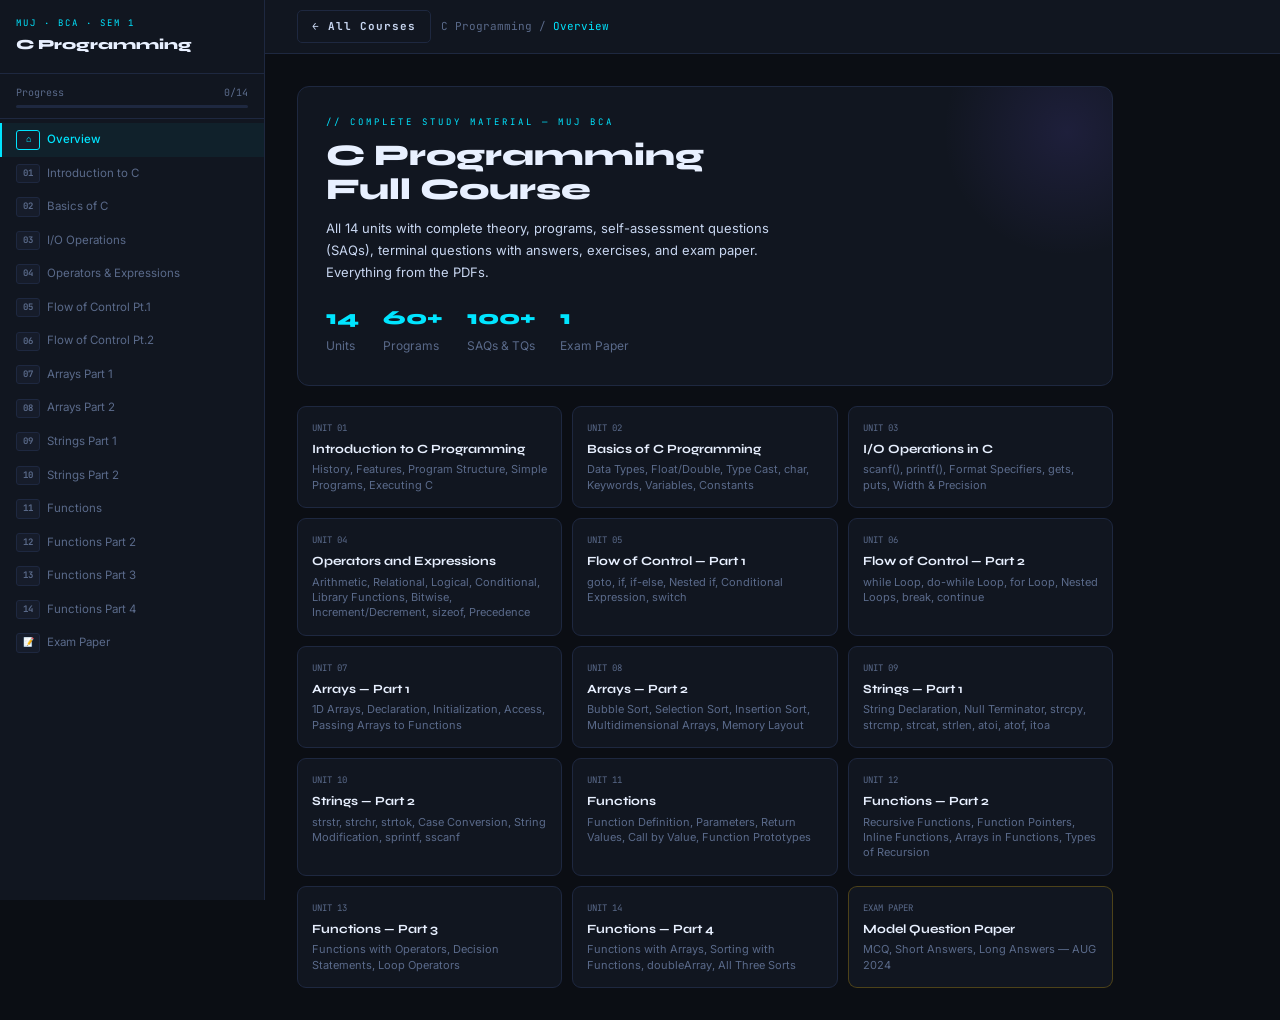
==== commit 57d3c394: "Add home button to all subject pages" ====
--- a/Semester 1/C Programming/webpage/index.html
+++ b/Semester 1/C Programming/webpage/index.html
@@ -32,7 +32,7 @@
 .btn{padding:6px 14px;border-radius:5px;border:1px solid var(--br);background:transparent;color:var(--tx);font-size:12px;cursor:pointer;transition:all .2s;font-family:'Inter',sans-serif}
 .btn:hover{border-color:var(--ac);color:var(--ac)}
 .btnp{background:linear-gradient(135deg,var(--ac2),var(--ac));border:none;color:#000;font-weight:600}
-.btnp:hover{opacity:.85;color:#000}
+.btnp:hover{opacity:.85;color:#000}.btn-home{color:var(--ac2);border-color:var(--ac2)}.btn-home:hover{border-color:var(--ac);color:var(--ac)}
 #ct{padding:32px;max-width:880px}
 .pn{display:none}.pn.on{display:block;animation:fi .3s}
 @keyframes fi{from{opacity:0;transform:translateY(6px)}to{opacity:1;transform:translateY(0)}}
@@ -171,6 +171,7 @@
 </nav>
 <main id="main">
   <div id="tnav">
+    <a href="../../../index.html" class="btn" style="text-decoration:none;font-family:'JetBrains Mono',monospace;font-size:11px;font-weight:700;letter-spacing:1px;flex-shrink:0;">&#8592; All Courses</a>
     <div class="bc">C Programming / <span id="tlbl">Overview</span></div>
     <div class="nbs">
       <button class="btn" id="bprev" onclick="pu()" style="display:none">← Prev</button>
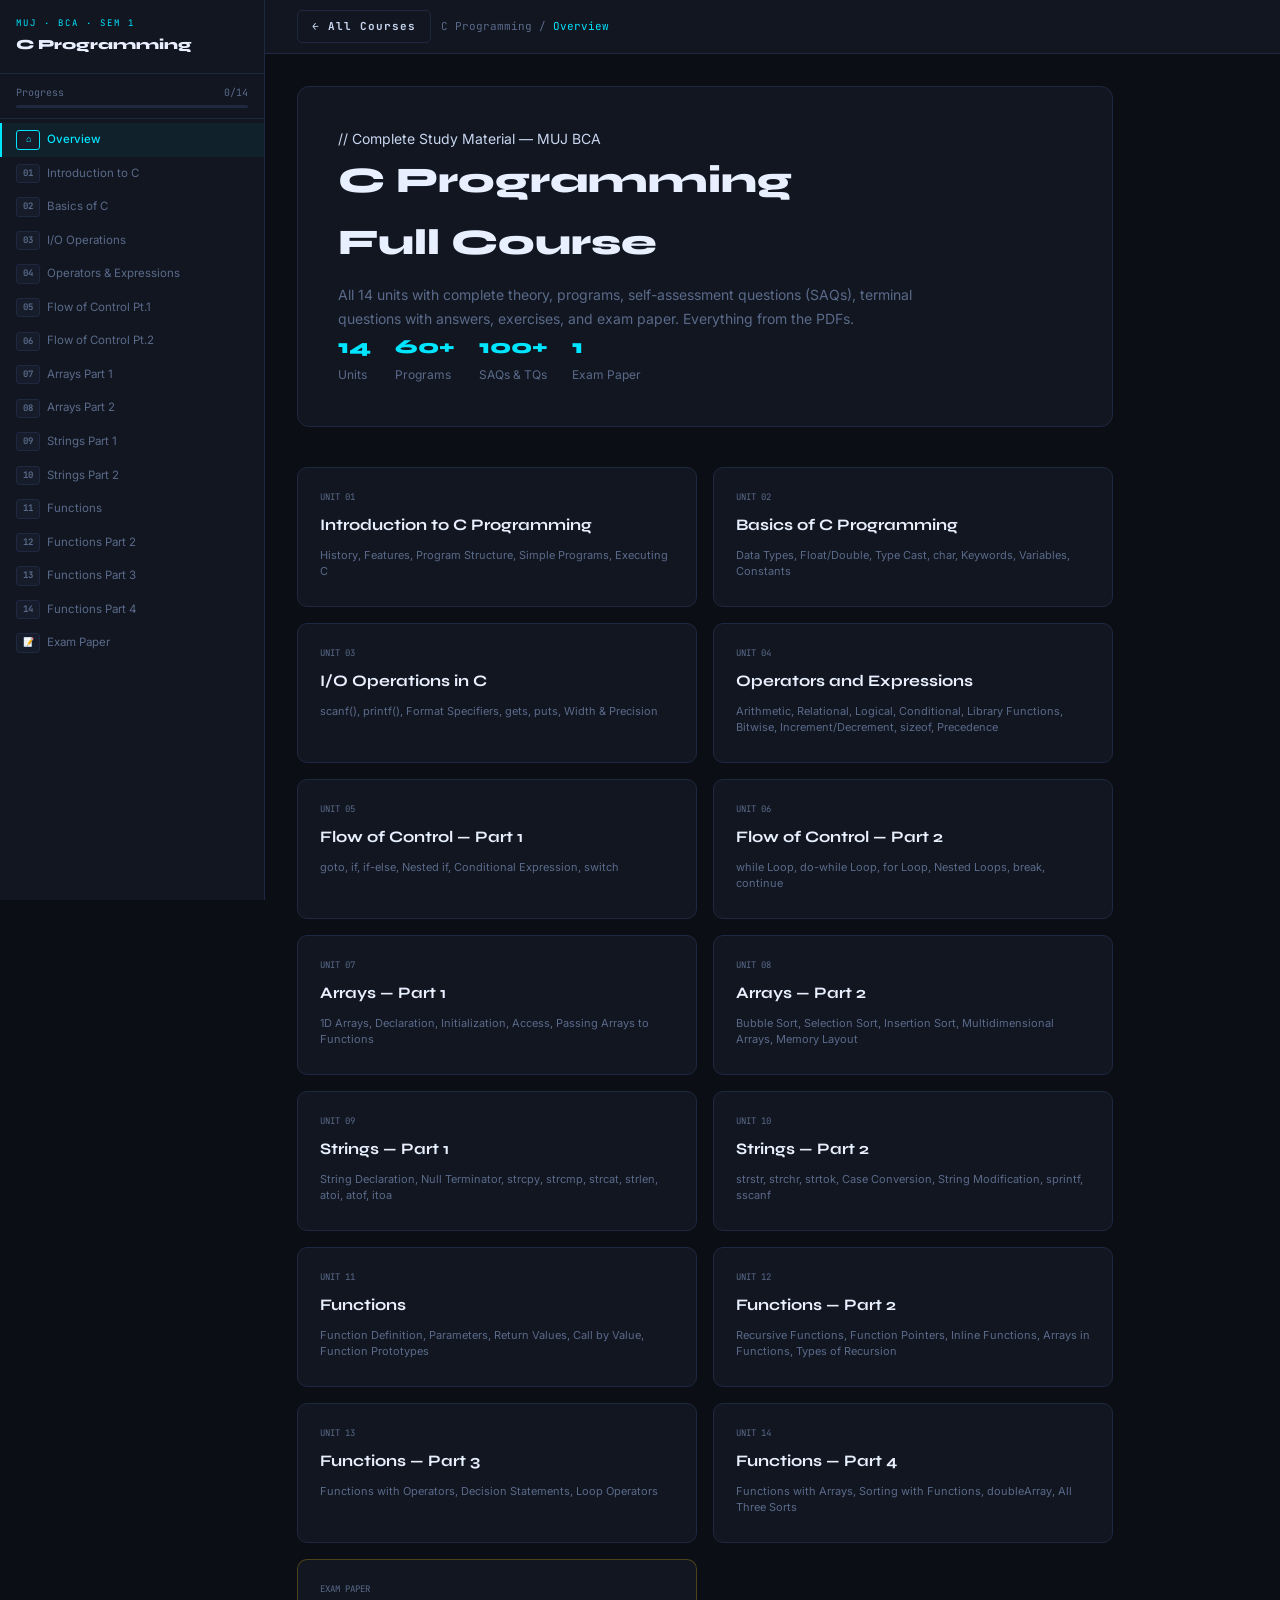
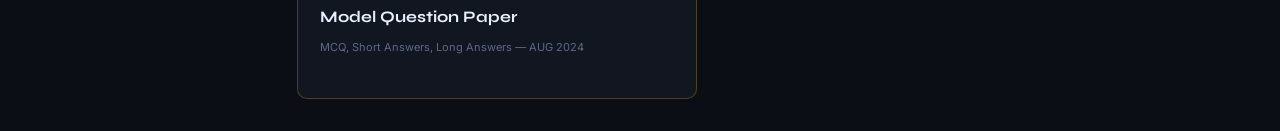
==== commit 391374c0: "Refactor: shared CSS, fix subject names, add all lab subjects" ====
--- a/Semester 1/C Programming/webpage/index.html
+++ b/Semester 1/C Programming/webpage/index.html
@@ -4,144 +4,9 @@
 <meta charset="UTF-8"><meta name="viewport" content="width=device-width,initial-scale=1.0">
 <title>C Programming — Complete Course | MUJ BCA Sem 1</title>
 <link href="https://fonts.googleapis.com/css2?family=JetBrains+Mono:wght@400;600;700&family=Syne:wght@600;700;800&family=Inter:wght@400;500;600&display=swap" rel="stylesheet">
-<style>
-:root{--bg:#0b0e14;--sf:#111620;--sf2:#161c2a;--br:#1e2840;--ac:#00e5ff;--ac2:#7b61ff;--gr:#39ff14;--am:#ffc107;--rd:#ff4444;--tx:#c8d6f0;--td:#5a6a8a;--tb:#e8f0ff;--cb:#090c12;--sw:265px}
-*{margin:0;padding:0;box-sizing:border-box}
-body{background:var(--bg);color:var(--tx);font-family:'Inter',sans-serif;font-size:14px;line-height:1.7;display:flex;min-height:100vh}
-#sb{width:var(--sw);background:var(--sf);border-right:1px solid var(--br);position:fixed;top:0;left:0;bottom:0;overflow-y:auto;display:flex;flex-direction:column;z-index:100;transition:transform .3s}
-#sb::-webkit-scrollbar{width:3px}#sb::-webkit-scrollbar-thumb{background:var(--br)}
-.sbh{padding:16px;border-bottom:1px solid var(--br);position:sticky;top:0;background:var(--sf);z-index:2}
-.sbl{font-family:'JetBrains Mono',monospace;font-size:9px;color:var(--ac);letter-spacing:2px;text-transform:uppercase;margin-bottom:2px}
-.sbt{font-family:'Syne',sans-serif;font-size:14px;font-weight:800;color:var(--tb)}
-.pw{padding:10px 16px;border-bottom:1px solid var(--br)}
-.pl{display:flex;justify-content:space-between;font-size:10px;color:var(--td);margin-bottom:4px;font-family:'JetBrains Mono',monospace}
-.pb{height:3px;background:var(--br);border-radius:2px;overflow:hidden}
-.pf{height:100%;background:linear-gradient(90deg,var(--ac2),var(--ac));border-radius:2px;transition:width .5s;width:0%}
-.ul{list-style:none;padding:4px 0;flex:1}
-.ul li a{display:flex;align-items:center;gap:7px;padding:7px 14px;text-decoration:none;font-size:11.5px;color:var(--td);transition:all .2s;border-left:2px solid transparent}
-.ul li a:hover{color:var(--tx);background:var(--sf2);border-left-color:var(--ac2)}
-.ul li a.on{color:var(--ac);background:rgba(0,229,255,.05);border-left-color:var(--ac);font-weight:500}
-.ul li a.dn{color:var(--gr)}
-.un{font-family:'JetBrains Mono',monospace;font-size:9px;font-weight:700;background:var(--sf2);border:1px solid var(--br);border-radius:3px;padding:1px 4px;min-width:24px;text-align:center;flex-shrink:0}
-.ul li a.on .un{border-color:var(--ac);color:var(--ac)}
-.ul li a.dn .un{border-color:var(--gr);color:var(--gr)}
-#main{margin-left:var(--sw);flex:1}
-#tnav{background:var(--sf);border-bottom:1px solid var(--br);padding:10px 32px;display:flex;align-items:center;gap:10px;position:sticky;top:0;z-index:50}
-.bc{font-family:'JetBrains Mono',monospace;font-size:11px;color:var(--td)}.bc span{color:var(--ac)}
-.nbs{margin-left:auto;display:flex;gap:8px}
-.btn{padding:6px 14px;border-radius:5px;border:1px solid var(--br);background:transparent;color:var(--tx);font-size:12px;cursor:pointer;transition:all .2s;font-family:'Inter',sans-serif}
-.btn:hover{border-color:var(--ac);color:var(--ac)}
-.btnp{background:linear-gradient(135deg,var(--ac2),var(--ac));border:none;color:#000;font-weight:600}
-.btnp:hover{opacity:.85;color:#000}.btn-home{color:var(--ac2);border-color:var(--ac2)}.btn-home:hover{border-color:var(--ac);color:var(--ac)}
-#ct{padding:32px;max-width:880px}
-.pn{display:none}.pn.on{display:block;animation:fi .3s}
-@keyframes fi{from{opacity:0;transform:translateY(6px)}to{opacity:1;transform:translateY(0)}}
-.utag{font-family:'JetBrains Mono',monospace;font-size:10px;font-weight:700;color:var(--ac2);letter-spacing:3px;text-transform:uppercase;margin-bottom:7px}
-.utit{font-family:'Syne',sans-serif;font-size:28px;font-weight:800;color:var(--tb);line-height:1.15;margin-bottom:14px}
-.uint{font-size:13.5px;line-height:1.8;margin-bottom:22px;padding:14px 18px;background:var(--sf);border-left:3px solid var(--ac);border-radius:0 7px 7px 0}
-.obj{background:rgba(123,97,255,.07);border:1px solid rgba(123,97,255,.2);border-radius:8px;padding:14px 18px;margin-bottom:24px}
-.obj h4{font-family:'Syne',sans-serif;font-size:10px;font-weight:700;color:var(--ac2);text-transform:uppercase;letter-spacing:2px;margin-bottom:8px}
-.obj li{padding:3px 0;font-size:12.5px;display:flex;gap:7px;list-style:none}
-.obj li::before{content:'▸';color:var(--ac2);flex-shrink:0}
-/* Tabs */
-.tabs{display:flex;border-bottom:1px solid var(--br);margin-bottom:20px}
-.tb{padding:8px 16px;background:transparent;border:none;border-bottom:2px solid transparent;color:var(--td);font-size:12.5px;cursor:pointer;transition:all .2s;margin-bottom:-1px;font-family:'Inter',sans-serif}
-.tb:hover{color:var(--tx)}.tb.on{color:var(--ac);border-bottom-color:var(--ac)}
-.tc{display:none}.tc.on{display:block;animation:fi .2s}
-/* Content */
-.sh{font-family:'Syne',sans-serif;font-size:17px;font-weight:700;color:var(--tb);margin:24px 0 10px;display:flex;align-items:center;gap:10px}
-.sh::after{content:'';flex:1;height:1px;background:var(--br)}
-.ssh{font-family:'Syne',sans-serif;font-size:14px;font-weight:700;color:var(--ac);margin:18px 0 8px}
-.pn p{margin-bottom:10px;color:var(--tx);font-size:13.5px;line-height:1.8}
-/* Code */
-.cw{background:var(--cb);border:1px solid var(--br);border-radius:7px;margin:12px 0;overflow:hidden}
-.ch{display:flex;align-items:center;padding:7px 12px;background:rgba(255,255,255,.03);border-bottom:1px solid var(--br);gap:6px}
-.ds{display:flex;gap:4px}.ds span{width:8px;height:8px;border-radius:50%;display:block}
-.dr{background:#ff5f57}.dy{background:#ffbd2e}.dg{background:#28c840}
-.cl{font-family:'JetBrains Mono',monospace;font-size:9px;color:var(--td);margin-left:auto}
-pre{padding:14px;overflow-x:auto;font-family:'JetBrains Mono',monospace;font-size:12px;line-height:1.6;color:#abb2bf}
-pre::-webkit-scrollbar{height:3px}pre::-webkit-scrollbar-thumb{background:var(--br)}
-.kw{color:#c678dd}.fn{color:#61afef}.str{color:#98c379}.num{color:#d19a66}.cm{color:#5c6370;font-style:italic}.type{color:#e5c07b}.pp{color:#c678dd}.op{color:#56b6c2}
-/* Tables */
-.t{width:100%;border-collapse:collapse;margin:12px 0;font-size:12.5px}
-.t th{background:var(--sf2);color:var(--ac);padding:7px 10px;text-align:left;font-family:'JetBrains Mono',monospace;font-size:9px;font-weight:700;text-transform:uppercase;letter-spacing:1px;border-bottom:1px solid var(--br)}
-.t td{padding:6px 10px;border-bottom:1px solid var(--br)}
-.t tr:hover td{background:var(--sf2)}
-.t code{background:var(--cb);border:1px solid var(--br);border-radius:3px;padding:1px 4px;font-family:'JetBrains Mono',monospace;font-size:11px;color:var(--gr)}
-/* Info boxes */
-.ib{background:rgba(57,255,20,.04);border:1px solid rgba(57,255,20,.15);border-radius:7px;padding:10px 14px;margin:10px 0}
-.ib b,.ibl{font-family:'JetBrains Mono',monospace;font-size:9px;font-weight:700;color:var(--gr);text-transform:uppercase;letter-spacing:2px;display:block;margin-bottom:5px}
-.wb{background:rgba(255,193,7,.04);border:1px solid rgba(255,193,7,.15);border-radius:7px;padding:10px 14px;margin:10px 0}
-.wb b,.wbl{font-family:'JetBrains Mono',monospace;font-size:9px;font-weight:700;color:var(--am);text-transform:uppercase;letter-spacing:2px;display:block;margin-bottom:5px}
-.igrid{display:grid;grid-template-columns:repeat(auto-fill,minmax(180px,1fr));gap:8px;margin:10px 0}
-.ic{background:var(--sf);border:1px solid var(--br);border-radius:7px;padding:10px;transition:border-color .2s}
-.ic:hover{border-color:var(--ac2)}
-.ic h5{font-family:'Syne',sans-serif;font-size:11.5px;font-weight:700;color:var(--tb);margin-bottom:3px}
-.ic p{font-size:11px;color:var(--td);margin:0;line-height:1.4}
-/* Quiz */
-.qq{background:var(--sf);border:1px solid var(--br);border-radius:8px;padding:16px;margin-bottom:12px;transition:border-color .3s}
-.qq.done{border-color:rgba(123,97,255,.3)}
-.qt{font-size:13px;font-weight:500;color:var(--tb);margin-bottom:10px;line-height:1.6;display:flex;gap:7px}
-.qn{font-family:'JetBrains Mono',monospace;font-size:9px;font-weight:700;background:var(--sf2);border:1px solid var(--br);border-radius:3px;padding:1px 5px;color:var(--ac2);flex-shrink:0;margin-top:2px}
-.opts{display:flex;flex-direction:column;gap:5px}
-.ob{display:flex;align-items:center;gap:9px;padding:8px 10px;background:var(--sf2);border:1px solid var(--br);border-radius:5px;cursor:pointer;transition:all .2s;text-align:left;color:var(--tx);font-family:'Inter',sans-serif;font-size:12.5px;width:100%}
-.ob:hover:not(:disabled){border-color:var(--ac2);background:rgba(123,97,255,.06)}
-.ol{font-family:'JetBrains Mono',monospace;font-size:9px;font-weight:700;width:20px;height:20px;border:1px solid var(--br);border-radius:3px;display:flex;align-items:center;justify-content:center;flex-shrink:0;color:var(--td);transition:all .2s}
-.ob:hover:not(:disabled) .ol{border-color:var(--ac2);color:var(--ac2)}
-.ob.ok{background:rgba(57,255,20,.06);border-color:var(--gr);color:var(--tb)}.ob.ok .ol{border-color:var(--gr);color:var(--gr)}
-.ob.ng{background:rgba(255,68,68,.06);border-color:var(--rd);color:var(--td)}.ob.ng .ol{border-color:var(--rd);color:var(--rd)}
-.ob:disabled{cursor:not-allowed}
-.exp{margin-top:7px;padding:7px 10px;background:rgba(0,229,255,.04);border-left:2px solid var(--ac);border-radius:0 4px 4px 0;font-size:11.5px;display:none}
-.exp.on{display:block;animation:fi .2s}
-/* TQ */
-.tqi{background:var(--sf);border:1px solid var(--br);border-radius:7px;padding:14px;margin-bottom:10px}
-.tqq{font-size:12.5px;font-weight:500;color:var(--tb);margin-bottom:8px}
-.tqb{padding:5px 12px;background:rgba(123,97,255,.08);border:1px solid rgba(123,97,255,.2);border-radius:4px;color:var(--ac2);font-size:11px;cursor:pointer;transition:all .2s;font-family:'Inter',sans-serif}
-.tqb:hover{background:rgba(123,97,255,.16)}
-.tqa{display:none;margin-top:8px;padding:10px;background:var(--cb);border-radius:4px;font-size:11.5px;color:var(--tx);font-family:'JetBrains Mono',monospace;white-space:pre-wrap;border:1px solid var(--br)}
-.tqa.on{display:block;animation:fi .2s}
-/* Result */
-.qr{display:none;margin-top:18px;padding:20px;border-radius:8px;text-align:center;border:1px solid var(--br);background:var(--sf)}
-.qr.on{display:block;animation:fi .4s}
-.rs{font-family:'Syne',sans-serif;font-size:44px;font-weight:800;background:linear-gradient(135deg,var(--ac2),var(--ac));-webkit-background-clip:text;-webkit-text-fill-color:transparent;background-clip:text;line-height:1;margin-bottom:5px}
-.rm{font-size:14px;color:var(--tb);margin-bottom:3px}.rd2{font-size:11px;color:var(--td)}
-/* Done banner */
-.db{display:none;margin-top:20px;padding:14px 18px;background:rgba(57,255,20,.04);border:1px solid rgba(57,255,20,.15);border-radius:8px;align-items:center;gap:12px}
-.db.on{display:flex;animation:fi .5s}
-.db h4{font-family:'Syne',sans-serif;font-size:13px;font-weight:700;color:var(--gr);margin-bottom:1px}
-.db p{font-size:11px;color:var(--td);margin:0}
-/* Dashboard */
-#dash{display:block}
-.dh{background:var(--sf);border:1px solid var(--br);border-radius:12px;padding:28px;margin-bottom:20px;position:relative;overflow:hidden}
-.dh::before{content:'';position:absolute;top:-80px;right:-80px;width:250px;height:250px;background:radial-gradient(circle,rgba(123,97,255,.12),transparent 70%);pointer-events:none}
-.dh .dt{font-family:'JetBrains Mono',monospace;font-size:9px;color:var(--ac);letter-spacing:3px;text-transform:uppercase;margin-bottom:8px}
-.dh h1{font-family:'Syne',sans-serif;font-size:30px;font-weight:800;color:var(--tb);line-height:1.15;margin-bottom:10px}
-.dh p{font-size:13px;color:var(--tx);max-width:480px;line-height:1.7;margin-bottom:18px}
-.dst{display:flex;gap:24px;font-size:12px;color:var(--td)}
-.dst strong{display:block;font-family:'Syne',sans-serif;font-size:20px;font-weight:800;color:var(--ac);margin-bottom:1px}
-.ucg{display:grid;grid-template-columns:repeat(auto-fill,minmax(210px,1fr));gap:10px}
-.ucc{background:var(--sf);border:1px solid var(--br);border-radius:9px;padding:14px;cursor:pointer;transition:all .2s;position:relative}
-.ucc:hover{border-color:var(--ac2);transform:translateY(-2px)}
-.ucn{font-family:'JetBrains Mono',monospace;font-size:9px;color:var(--td);margin-bottom:5px}
-.ucc h3{font-family:'Syne',sans-serif;font-size:12.5px;font-weight:700;color:var(--tb);line-height:1.3;margin-bottom:5px}
-.uct{font-size:11px;color:var(--td);line-height:1.4}
-.ucd{display:none;position:absolute;top:10px;right:10px;font-size:12px}
-.ucc.dn .ucd{display:block}.ucc.dn{border-color:rgba(57,255,20,.15)}
-code{background:var(--cb);border:1px solid var(--br);border-radius:3px;padding:1px 4px;font-family:'JetBrains Mono',monospace;font-size:11px;color:var(--gr)}
-/* Exam */
-.es{background:rgba(255,193,7,.04);border:1px solid rgba(255,193,7,.18);border-radius:8px;padding:18px;margin-bottom:16px}
-.es h3{font-family:'Syne',sans-serif;font-size:14px;font-weight:700;color:var(--am);margin-bottom:3px}
-.ess{font-size:10px;color:var(--td);margin-bottom:12px}
-.eq{padding:8px 0;border-bottom:1px solid var(--br);font-size:12.5px}
-.eq:last-child{border-bottom:none}
-.eq strong{color:var(--tb)}
-.eopt{color:var(--td);display:block;padding-left:12px;font-size:11.5px;margin-top:2px}
-#overlay{display:none;position:fixed;inset:0;background:rgba(0,0,0,.5);z-index:90}
-#mbt{display:none;position:fixed;top:12px;left:12px;z-index:200;background:var(--sf);border:1px solid var(--br);border-radius:7px;padding:7px 10px;cursor:pointer;color:var(--tx);font-size:14px}
-@media(max-width:768px){#sb{transform:translateX(-100%)}#sb.op{transform:translateX(0)}#overlay.op{display:block}#mbt{display:flex;align-items:center}#main{margin-left:0;max-width:100vw}#ct{padding:20px 14px}.utit{font-size:20px}}
-</style>
+<link rel="stylesheet" href="../../../../assets/style.css">
 </head>
-<body>
+<body class="subject-page">
 <button id="mbt" onclick="tglSB()">☰</button>
 <div id="overlay" onclick="tglSB()"></div>
 <nav id="sb">
--- a/assets/style.css
+++ b/assets/style.css
@@ -0,0 +1,366 @@
+/* ============================================================
+   BCA Knowledge Base — Shared Stylesheet
+   Aayush Acharya | MUJ Online BCA 2026-2029
+   ============================================================ */
+
+/* Google Fonts imported in HTML to keep CSS portable */
+
+/* ── Variables ── */
+:root {
+  --bg:  #0b0e14;
+  --sf:  #111620;
+  --sf2: #161c2a;
+  --br:  #1e2840;
+  --ac:  #00e5ff;
+  --ac2: #7b61ff;
+  --gr:  #39ff14;
+  --am:  #ffc107;
+  --rd:  #ff4444;
+  --tx:  #c8d6f0;
+  --td:  #5a6a8a;
+  --tb:  #e8f0ff;
+  --cb:  #090c12;
+  --sw:  265px;  /* sidebar width — only used on subject pages */
+}
+
+/* ── Reset ── */
+* { margin: 0; padding: 0; box-sizing: border-box; }
+
+/* ── Base ── */
+body {
+  background: var(--bg);
+  color: var(--tx);
+  font-family: 'Inter', sans-serif;
+  font-size: 14px;
+  line-height: 1.7;
+}
+
+/* ── Root page body ── */
+body.root-page {
+  display: flex;
+  justify-content: center;
+  min-height: 100vh;
+  padding: 40px 20px;
+}
+
+/* ── Subject page body ── */
+body.subject-page {
+  display: flex;
+  min-height: 100vh;
+}
+
+/* ══════════════════════════════════════════════
+   ROOT PAGE STYLES
+   ══════════════════════════════════════════════ */
+
+#root-main { max-width: 1100px; width: 100%; }
+
+.dh {
+  background: var(--sf);
+  border: 1px solid var(--br);
+  border-radius: 12px;
+  padding: 40px;
+  margin-bottom: 40px;
+  position: relative;
+  overflow: hidden;
+}
+.dh h1 {
+  font-family: 'Syne', sans-serif;
+  font-size: 36px;
+  font-weight: 800;
+  color: var(--tb);
+  margin-bottom: 10px;
+}
+.dh > p { font-size: 14px; color: var(--td); max-width: 600px; }
+
+.sem-sec { margin-bottom: 50px; }
+.sem-h {
+  font-family: 'Syne', sans-serif;
+  font-size: 22px;
+  font-weight: 800;
+  color: var(--ac);
+  margin-bottom: 25px;
+  display: flex;
+  align-items: center;
+  gap: 15px;
+}
+.sem-h::after { content: ''; flex: 1; height: 1px; background: var(--br); }
+
+.ucg {
+  display: grid;
+  grid-template-columns: repeat(auto-fill, minmax(280px, 1fr));
+  gap: 16px;
+}
+.ucc {
+  background: var(--sf);
+  border: 1px solid var(--br);
+  border-radius: 10px;
+  padding: 22px;
+  text-decoration: none;
+  transition: all .2s;
+  display: flex;
+  flex-direction: column;
+  min-height: 140px;
+  cursor: pointer;
+}
+.ucc:hover { border-color: var(--ac2); transform: translateY(-3px); background: var(--sf2); }
+.ucn {
+  font-family: 'JetBrains Mono', monospace;
+  font-size: 9px;
+  color: var(--td);
+  margin-bottom: 6px;
+  text-transform: uppercase;
+}
+.ucc h3 {
+  font-family: 'Syne', sans-serif;
+  font-size: 16px;
+  font-weight: 700;
+  color: var(--tb);
+  margin-bottom: 10px;
+}
+.btn-launch {
+  font-family: 'JetBrains Mono', monospace;
+  font-size: 11px;
+  font-weight: 700;
+  color: var(--ac2);
+  text-transform: uppercase;
+  margin-top: auto;
+}
+.btn-launch.soon { color: var(--td); }
+
+/* Modal */
+#modal-ov {
+  position: fixed; top: 0; left: 0;
+  width: 100%; height: 100%;
+  background: rgba(9,12,18,0.95);
+  display: none;
+  align-items: center;
+  justify-content: center;
+  z-index: 1000;
+  backdrop-filter: blur(6px);
+}
+#modal {
+  background: var(--sf);
+  border: 1px solid var(--ac2);
+  padding: 40px;
+  border-radius: 16px;
+  max-width: 450px;
+  width: 90%;
+  text-align: center;
+  position: relative;
+}
+#modal h2 { font-family: 'Syne', sans-serif; color: var(--ac); margin-bottom: 15px; }
+.m-joke {
+  font-family: 'JetBrains Mono', monospace;
+  font-size: 12px;
+  color: var(--td);
+  background: var(--bg);
+  padding: 15px;
+  border-radius: 8px;
+  margin-bottom: 20px;
+  border-left: 3px solid var(--ac2);
+}
+.btn-close {
+  background: var(--ac2);
+  color: #fff;
+  border: none;
+  padding: 10px 25px;
+  border-radius: 6px;
+  font-family: 'JetBrains Mono', monospace;
+  font-weight: 700;
+  cursor: pointer;
+}
+
+/* ══════════════════════════════════════════════
+   SUBJECT PAGE STYLES
+   ══════════════════════════════════════════════ */
+
+/* Sidebar */
+#sb {
+  width: var(--sw);
+  background: var(--sf);
+  border-right: 1px solid var(--br);
+  position: fixed; top: 0; left: 0; bottom: 0;
+  overflow-y: auto;
+  display: flex;
+  flex-direction: column;
+  z-index: 100;
+  transition: transform .3s;
+}
+#sb::-webkit-scrollbar { width: 3px; }
+#sb::-webkit-scrollbar-thumb { background: var(--br); }
+
+.sbh { padding: 16px; border-bottom: 1px solid var(--br); position: sticky; top: 0; background: var(--sf); z-index: 2; }
+.sbl { font-family: 'JetBrains Mono', monospace; font-size: 9px; color: var(--ac); letter-spacing: 2px; text-transform: uppercase; margin-bottom: 2px; }
+.sbt { font-family: 'Syne', sans-serif; font-size: 14px; font-weight: 800; color: var(--tb); }
+
+.pw { padding: 10px 16px; border-bottom: 1px solid var(--br); }
+.pl { display: flex; justify-content: space-between; font-size: 10px; color: var(--td); margin-bottom: 4px; font-family: 'JetBrains Mono', monospace; }
+.pb { height: 3px; background: var(--br); border-radius: 2px; overflow: hidden; }
+.pf { height: 100%; background: linear-gradient(90deg, var(--ac2), var(--ac)); border-radius: 2px; transition: width .5s; width: 0%; }
+
+.ul { list-style: none; padding: 4px 0; flex: 1; }
+.ul li a { display: flex; align-items: center; gap: 7px; padding: 7px 14px; text-decoration: none; font-size: 11.5px; color: var(--td); transition: all .2s; border-left: 2px solid transparent; }
+.ul li a:hover { color: var(--tx); background: var(--sf2); border-left-color: var(--ac2); }
+.ul li a.on { color: var(--ac); background: rgba(0,229,255,.05); border-left-color: var(--ac); font-weight: 500; }
+.ul li a.dn { color: var(--gr); }
+.un { font-family: 'JetBrains Mono', monospace; font-size: 9px; font-weight: 700; background: var(--sf2); border: 1px solid var(--br); border-radius: 3px; padding: 1px 4px; min-width: 24px; text-align: center; flex-shrink: 0; }
+.ul li a.on .un { border-color: var(--ac); color: var(--ac); }
+.ul li a.dn .un { border-color: var(--gr); color: var(--gr); }
+
+/* Top nav */
+#main { margin-left: var(--sw); flex: 1; }
+#tnav { background: var(--sf); border-bottom: 1px solid var(--br); padding: 10px 32px; display: flex; align-items: center; gap: 10px; position: sticky; top: 0; z-index: 50; }
+.bc { font-family: 'JetBrains Mono', monospace; font-size: 11px; color: var(--td); }
+.bc span { color: var(--ac); }
+.nbs { margin-left: auto; display: flex; gap: 8px; }
+
+/* Buttons */
+.btn { padding: 6px 14px; border-radius: 5px; border: 1px solid var(--br); background: transparent; color: var(--tx); font-size: 12px; cursor: pointer; transition: all .2s; font-family: 'Inter', sans-serif; text-decoration: none; }
+.btn:hover { border-color: var(--ac); color: var(--ac); }
+.btnp { background: linear-gradient(135deg, var(--ac2), var(--ac)); border: none; color: #000; font-weight: 600; }
+.btnp:hover { opacity: .85; color: #000; }
+.btn-home { color: var(--ac2); border-color: var(--ac2); font-family: 'JetBrains Mono', monospace; font-size: 11px; font-weight: 700; letter-spacing: 1px; flex-shrink: 0; }
+.btn-home:hover { border-color: var(--ac); color: var(--ac); }
+
+/* Content area */
+#ct { padding: 32px; max-width: 880px; }
+.pn { display: none; }
+.pn.on { display: block; animation: fi .3s; }
+@keyframes fi { from { opacity: 0; transform: translateY(6px); } to { opacity: 1; transform: translateY(0); } }
+
+/* Unit header */
+.utag { font-family: 'JetBrains Mono', monospace; font-size: 10px; font-weight: 700; color: var(--ac2); letter-spacing: 3px; text-transform: uppercase; margin-bottom: 7px; }
+.utit { font-family: 'Syne', sans-serif; font-size: 28px; font-weight: 800; color: var(--tb); line-height: 1.15; margin-bottom: 14px; }
+.uint { font-size: 13.5px; line-height: 1.8; margin-bottom: 22px; padding: 14px 18px; background: var(--sf); border-left: 3px solid var(--ac); border-radius: 0 7px 7px 0; }
+.obj { background: rgba(123,97,255,.07); border: 1px solid rgba(123,97,255,.2); border-radius: 8px; padding: 14px 18px; margin-bottom: 24px; }
+.obj h4 { font-family: 'Syne', sans-serif; font-size: 10px; font-weight: 700; color: var(--ac2); text-transform: uppercase; letter-spacing: 2px; margin-bottom: 8px; }
+.obj li { padding: 3px 0; font-size: 12.5px; display: flex; gap: 7px; list-style: none; }
+.obj li::before { content: '▸'; color: var(--ac2); flex-shrink: 0; }
+
+/* Tabs */
+.tabs { display: flex; border-bottom: 1px solid var(--br); margin-bottom: 20px; }
+.tb { padding: 8px 16px; background: transparent; border: none; border-bottom: 2px solid transparent; color: var(--td); font-size: 12.5px; cursor: pointer; transition: all .2s; margin-bottom: -1px; font-family: 'Inter', sans-serif; }
+.tb:hover { color: var(--tx); }
+.tb.on { color: var(--ac); border-bottom-color: var(--ac); }
+.tc { display: none; }
+.tc.on { display: block; animation: fi .2s; }
+
+/* Content typography */
+.sh { font-family: 'Syne', sans-serif; font-size: 17px; font-weight: 700; color: var(--tb); margin: 24px 0 10px; display: flex; align-items: center; gap: 10px; }
+.sh::after { content: ''; flex: 1; height: 1px; background: var(--br); }
+.ssh { font-family: 'Syne', sans-serif; font-size: 14px; font-weight: 700; color: var(--ac); margin: 18px 0 8px; }
+.pn p { margin-bottom: 10px; color: var(--tx); font-size: 13.5px; line-height: 1.8; }
+
+/* Code blocks */
+.cw { background: var(--cb); border: 1px solid var(--br); border-radius: 7px; margin: 12px 0; overflow: hidden; }
+.ch { display: flex; align-items: center; padding: 7px 12px; background: rgba(255,255,255,.03); border-bottom: 1px solid var(--br); gap: 6px; }
+.ds { display: flex; gap: 4px; }
+.ds span { width: 8px; height: 8px; border-radius: 50%; display: block; }
+.dr { background: #ff5f57; } .dy { background: #ffbd2e; } .dg { background: #28c840; }
+.cl { font-family: 'JetBrains Mono', monospace; font-size: 9px; color: var(--td); margin-left: auto; }
+pre { padding: 14px; overflow-x: auto; font-family: 'JetBrains Mono', monospace; font-size: 12px; line-height: 1.6; color: #abb2bf; }
+pre::-webkit-scrollbar { height: 3px; }
+pre::-webkit-scrollbar-thumb { background: var(--br); }
+code { background: var(--cb); border: 1px solid var(--br); border-radius: 3px; padding: 1px 4px; font-family: 'JetBrains Mono', monospace; font-size: 11px; color: var(--gr); }
+
+/* Syntax highlighting */
+.kw { color: #c678dd; } .fn { color: #61afef; } .str { color: #98c379; }
+.num { color: #d19a66; } .cm { color: #5c6370; font-style: italic; }
+.type { color: #e5c07b; } .pp { color: #c678dd; } .op { color: #56b6c2; }
+
+/* Tables */
+.t { width: 100%; border-collapse: collapse; margin: 12px 0; font-size: 12.5px; }
+.t th { background: var(--sf2); color: var(--ac); padding: 7px 10px; text-align: left; font-family: 'JetBrains Mono', monospace; font-size: 9px; font-weight: 700; text-transform: uppercase; letter-spacing: 1px; border-bottom: 1px solid var(--br); }
+.t td { padding: 6px 10px; border-bottom: 1px solid var(--br); }
+.t tr:hover td { background: var(--sf2); }
+.t code { background: var(--cb); border: 1px solid var(--br); border-radius: 3px; padding: 1px 4px; font-family: 'JetBrains Mono', monospace; font-size: 11px; color: var(--gr); }
+
+/* Info / warning boxes */
+.ib { background: rgba(57,255,20,.04); border: 1px solid rgba(57,255,20,.15); border-radius: 7px; padding: 10px 14px; margin: 10px 0; }
+.ib b, .ibl { font-family: 'JetBrains Mono', monospace; font-size: 9px; font-weight: 700; color: var(--gr); text-transform: uppercase; letter-spacing: 2px; display: block; margin-bottom: 5px; }
+.wb { background: rgba(255,193,7,.04); border: 1px solid rgba(255,193,7,.15); border-radius: 7px; padding: 10px 14px; margin: 10px 0; }
+.wb b, .wbl { font-family: 'JetBrains Mono', monospace; font-size: 9px; font-weight: 700; color: var(--am); text-transform: uppercase; letter-spacing: 2px; display: block; margin-bottom: 5px; }
+
+/* Icon grid */
+.igrid { display: grid; grid-template-columns: repeat(auto-fill, minmax(180px, 1fr)); gap: 8px; margin: 10px 0; }
+.ic { background: var(--sf); border: 1px solid var(--br); border-radius: 7px; padding: 10px; transition: border-color .2s; }
+.ic:hover { border-color: var(--ac2); }
+.ic h5 { font-family: 'Syne', sans-serif; font-size: 11.5px; font-weight: 700; color: var(--tb); margin-bottom: 3px; }
+.ic p { font-size: 11px; color: var(--td); margin: 0; line-height: 1.4; }
+
+/* Quiz */
+.qq { background: var(--sf); border: 1px solid var(--br); border-radius: 8px; padding: 16px; margin-bottom: 12px; transition: border-color .3s; }
+.qq.done { border-color: rgba(123,97,255,.3); }
+.qt { font-size: 13px; font-weight: 500; color: var(--tb); margin-bottom: 10px; line-height: 1.6; display: flex; gap: 7px; }
+.qn { font-family: 'JetBrains Mono', monospace; font-size: 9px; font-weight: 700; background: var(--sf2); border: 1px solid var(--br); border-radius: 3px; padding: 1px 5px; color: var(--ac2); flex-shrink: 0; margin-top: 2px; }
+.opts { display: flex; flex-direction: column; gap: 5px; }
+.ob { display: flex; align-items: center; gap: 9px; padding: 8px 10px; background: var(--sf2); border: 1px solid var(--br); border-radius: 5px; cursor: pointer; transition: all .2s; text-align: left; color: var(--tx); font-family: 'Inter', sans-serif; font-size: 12.5px; width: 100%; }
+.ob:hover:not(:disabled) { border-color: var(--ac2); background: rgba(123,97,255,.06); }
+.ol { font-family: 'JetBrains Mono', monospace; font-size: 9px; font-weight: 700; width: 20px; height: 20px; border: 1px solid var(--br); border-radius: 3px; display: flex; align-items: center; justify-content: center; flex-shrink: 0; color: var(--td); transition: all .2s; }
+.ob:hover:not(:disabled) .ol { border-color: var(--ac2); color: var(--ac2); }
+.ob.ok { background: rgba(57,255,20,.06); border-color: var(--gr); color: var(--tb); }
+.ob.ok .ol { border-color: var(--gr); color: var(--gr); }
+.ob.ng { background: rgba(255,68,68,.06); border-color: var(--rd); color: var(--td); }
+.ob.ng .ol { border-color: var(--rd); color: var(--rd); }
+.ob:disabled { cursor: not-allowed; }
+.exp { margin-top: 7px; padding: 7px 10px; background: rgba(0,229,255,.04); border-left: 2px solid var(--ac); border-radius: 0 4px 4px 0; font-size: 11.5px; display: none; }
+.exp.on { display: block; animation: fi .2s; }
+
+/* Theory questions */
+.tqi { background: var(--sf); border: 1px solid var(--br); border-radius: 7px; padding: 14px; margin-bottom: 10px; }
+.tqq { font-size: 12.5px; font-weight: 500; color: var(--tb); margin-bottom: 8px; }
+.tqb { padding: 5px 12px; background: rgba(123,97,255,.08); border: 1px solid rgba(123,97,255,.2); border-radius: 4px; color: var(--ac2); font-size: 11px; cursor: pointer; transition: all .2s; font-family: 'Inter', sans-serif; }
+.tqb:hover { background: rgba(123,97,255,.16); }
+.tqa { display: none; margin-top: 8px; padding: 10px; background: var(--cb); border-radius: 4px; font-size: 11.5px; color: var(--tx); font-family: 'JetBrains Mono', monospace; white-space: pre-wrap; border: 1px solid var(--br); }
+.tqa.on { display: block; animation: fi .2s; }
+
+/* Quiz result */
+.qr { display: none; margin-top: 18px; padding: 20px; border-radius: 8px; text-align: center; border: 1px solid var(--br); background: var(--sf); }
+.qr.on { display: block; animation: fi .4s; }
+.rs { font-family: 'Syne', sans-serif; font-size: 44px; font-weight: 800; background: linear-gradient(135deg, var(--ac2), var(--ac)); -webkit-background-clip: text; -webkit-text-fill-color: transparent; background-clip: text; line-height: 1; margin-bottom: 5px; }
+.rm { font-size: 14px; color: var(--tb); margin-bottom: 3px; }
+.rd2 { font-size: 11px; color: var(--td); }
+
+/* Done banner */
+.db { display: none; margin-top: 20px; padding: 14px 18px; background: rgba(57,255,20,.04); border: 1px solid rgba(57,255,20,.15); border-radius: 8px; align-items: center; gap: 12px; }
+.db.on { display: flex; animation: fi .5s; }
+.db h4 { font-family: 'Syne', sans-serif; font-size: 13px; font-weight: 700; color: var(--gr); margin-bottom: 1px; }
+.db p { font-size: 11px; color: var(--td); margin: 0; }
+
+/* Dashboard (inside subject pages) */
+#dash { display: block; }
+.dst { display: flex; gap: 24px; font-size: 12px; color: var(--td); }
+.dst strong { display: block; font-family: 'Syne', sans-serif; font-size: 20px; font-weight: 800; color: var(--ac); margin-bottom: 1px; }
+.uct { font-size: 11px; color: var(--td); line-height: 1.4; }
+.ucd { display: none; position: absolute; top: 10px; right: 10px; font-size: 12px; }
+.ucc.dn .ucd { display: block; }
+.ucc.dn { border-color: rgba(57,255,20,.15); }
+
+/* Exam section */
+.es { background: rgba(255,193,7,.04); border: 1px solid rgba(255,193,7,.18); border-radius: 8px; padding: 18px; margin-bottom: 16px; }
+.es h3 { font-family: 'Syne', sans-serif; font-size: 14px; font-weight: 700; color: var(--am); margin-bottom: 3px; }
+.ess { font-size: 10px; color: var(--td); margin-bottom: 12px; }
+.eq { padding: 8px 0; border-bottom: 1px solid var(--br); font-size: 12.5px; }
+.eq:last-child { border-bottom: none; }
+.eq strong { color: var(--tb); }
+.eopt { color: var(--td); display: block; padding-left: 12px; font-size: 11.5px; margin-top: 2px; }
+
+/* Mobile sidebar toggle */
+#overlay { display: none; position: fixed; inset: 0; background: rgba(0,0,0,.5); z-index: 90; }
+#mbt { display: none; position: fixed; top: 12px; left: 12px; z-index: 200; background: var(--sf); border: 1px solid var(--br); border-radius: 7px; padding: 7px 10px; cursor: pointer; color: var(--tx); font-size: 14px; }
+
+/* ── Responsive ── */
+@media (max-width: 768px) {
+  /* Root page */
+  .dh { padding: 25px; }
+  .dh h1 { font-size: 26px; }
+  /* Subject pages */
+  #sb { transform: translateX(-100%); }
+  #sb.op { transform: translateX(0); }
+  #overlay.op { display: block; }
+  #mbt { display: flex; align-items: center; }
+  #main { margin-left: 0; max-width: 100vw; }
+  #ct { padding: 20px 14px; }
+  .utit { font-size: 20px; }
+}
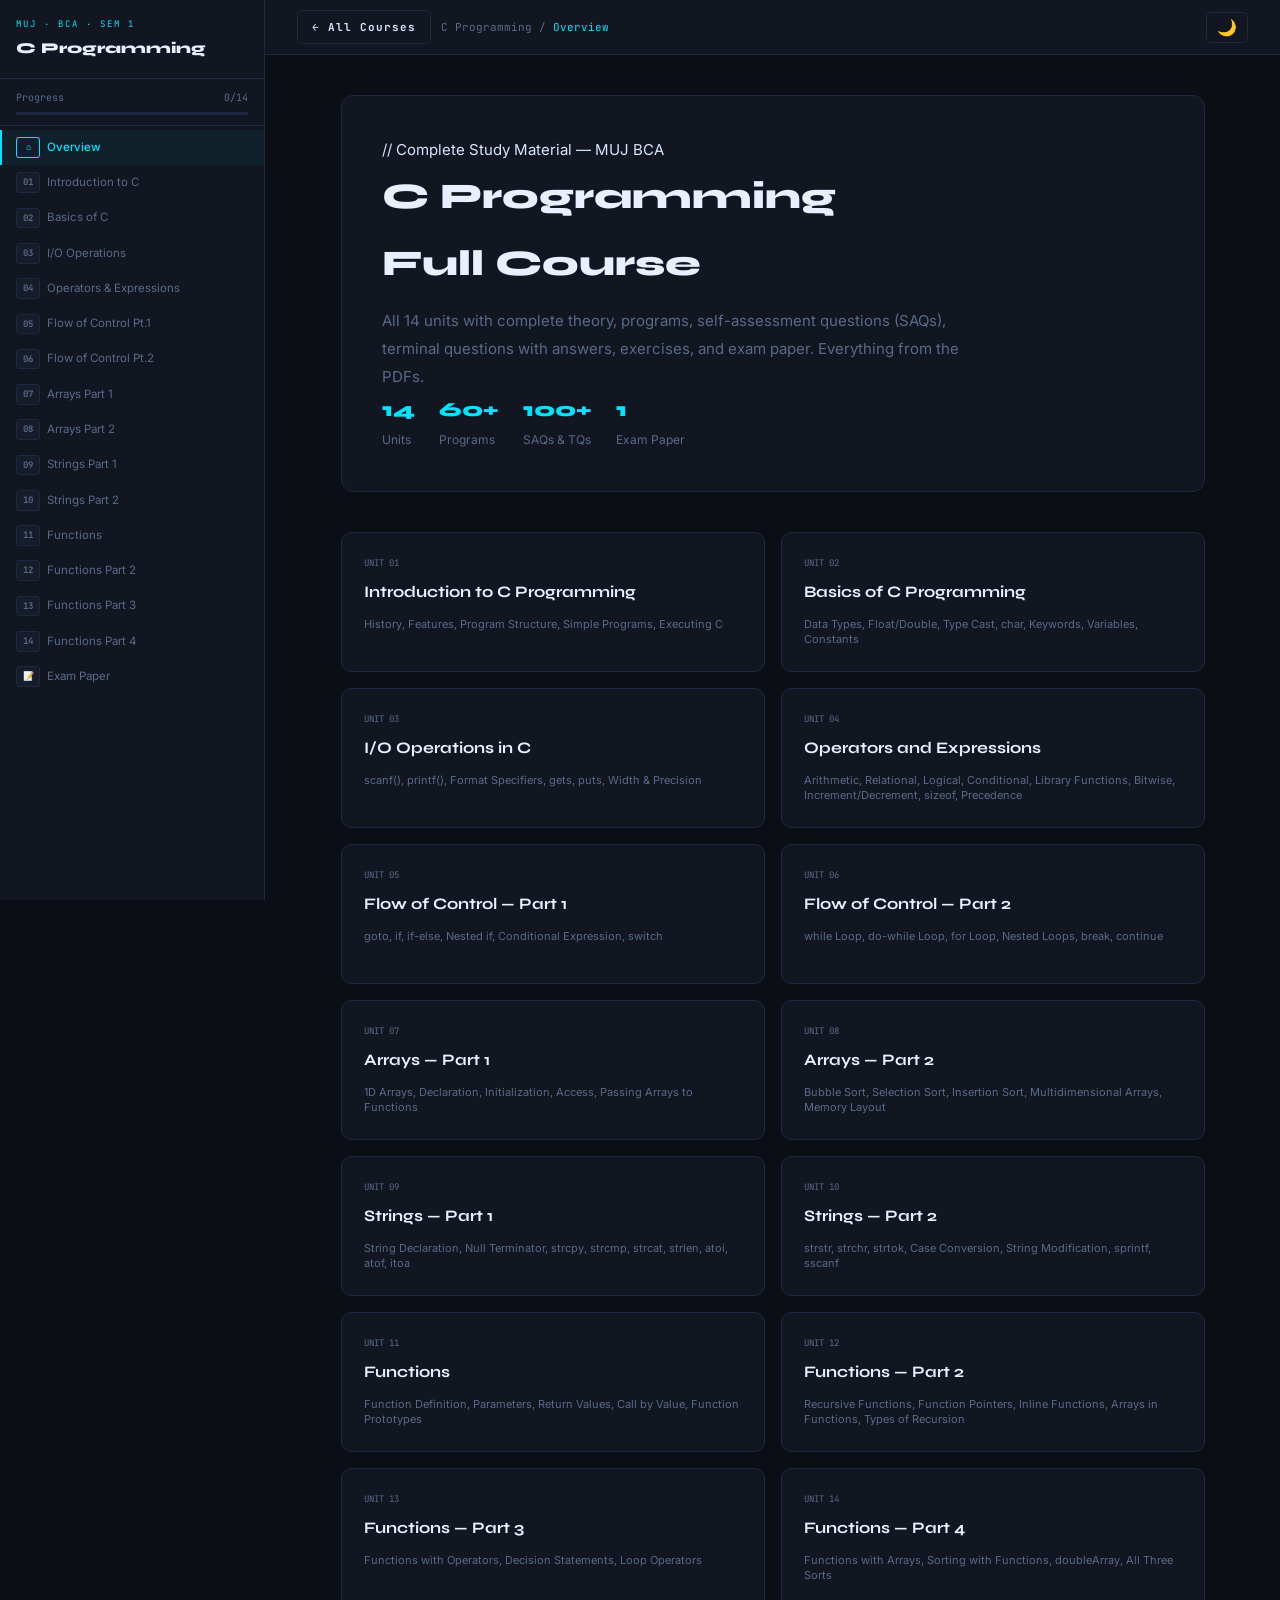
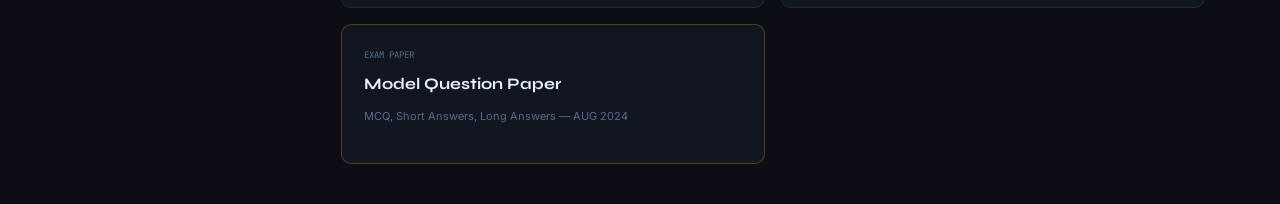
==== commit b4e23aca: "Add dark/light mode toggle, smooth scroll, keyboard navigation" ====
--- a/Semester 1/C Programming/webpage/index.html
+++ b/Semester 1/C Programming/webpage/index.html
@@ -4,7 +4,7 @@
 <meta charset="UTF-8"><meta name="viewport" content="width=device-width,initial-scale=1.0">
 <title>C Programming — Complete Course | MUJ BCA Sem 1</title>
 <link href="https://fonts.googleapis.com/css2?family=JetBrains+Mono:wght@400;600;700&family=Syne:wght@600;700;800&family=Inter:wght@400;500;600&display=swap" rel="stylesheet">
-<link rel="stylesheet" href="../../../../assets/style.css">
+<link rel="stylesheet" href="../../../assets/style.css">
 </head>
 <body class="subject-page">
 <button id="mbt" onclick="tglSB()">☰</button>
@@ -38,7 +38,7 @@
   <div id="tnav">
     <a href="../../../index.html" class="btn" style="text-decoration:none;font-family:'JetBrains Mono',monospace;font-size:11px;font-weight:700;letter-spacing:1px;flex-shrink:0;">&#8592; All Courses</a>
     <div class="bc">C Programming / <span id="tlbl">Overview</span></div>
-    <div class="nbs">
+    <div class="nbs"><button class="btn-theme" id="themeBtn" onclick="toggleTheme()" title="Toggle dark/light mode">🌙</button>
       <button class="btn" id="bprev" onclick="pu()" style="display:none">← Prev</button>
       <button class="btn btnp" id="bnext" onclick="nu()" style="display:none">Next →</button>
     </div>
@@ -1578,4 +1578,30 @@
   examCard.innerHTML=`<div class="ucn">EXAM PAPER</div><h3>Model Question Paper</h3><div class="uct">MCQ, Short Answers, Long Answers — AUG 2024</div>`;
   grid.appendChild(examCard);
 });
-</script></body></html>+</script>
+<script>
+/* ── Theme toggle ── */
+function toggleTheme(){
+  document.body.classList.toggle('light-mode');
+  const btn=document.getElementById('themeBtn');
+  const isLight=document.body.classList.contains('light-mode');
+  if(btn) btn.textContent=isLight?'🌑':'🌙';
+  localStorage.setItem('bca-theme',isLight?'light':'dark');
+}
+(function(){
+  if(localStorage.getItem('bca-theme')==='light'){
+    document.body.classList.add('light-mode');
+    document.addEventListener('DOMContentLoaded',function(){
+      const b=document.getElementById('themeBtn');
+      if(b) b.textContent='🌑';
+    });
+  }
+})();
+/* ── Keyboard navigation ── */
+document.addEventListener('keydown',function(e){
+  if(e.target.tagName==='INPUT'||e.target.tagName==='TEXTAREA') return;
+  if(e.key==='ArrowRight'&&typeof nu==='function') nu();
+  if(e.key==='ArrowLeft'&&typeof pu==='function') pu();
+});
+</script>
+</body></html>
--- a/assets/style.css
+++ b/assets/style.css
@@ -16,7 +16,7 @@
   --gr:  #39ff14;
   --am:  #ffc107;
   --rd:  #ff4444;
-  --tx:  #c8d6f0;
+  --tx:  #d8e6ff;
   --td:  #5a6a8a;
   --tb:  #e8f0ff;
   --cb:  #090c12;
@@ -31,8 +31,8 @@
   background: var(--bg);
   color: var(--tx);
   font-family: 'Inter', sans-serif;
-  font-size: 14px;
-  line-height: 1.7;
+  font-size: 15px;
+  line-height: 1.85;
 }
 
 /* ── Root page body ── */
@@ -71,7 +71,7 @@
   color: var(--tb);
   margin-bottom: 10px;
 }
-.dh > p { font-size: 14px; color: var(--td); max-width: 600px; }
+.dh > p { font-size: 15px; color: var(--td); max-width: 600px; }
 
 .sem-sec { margin-bottom: 50px; }
 .sem-h {
@@ -192,7 +192,7 @@
 
 .sbh { padding: 16px; border-bottom: 1px solid var(--br); position: sticky; top: 0; background: var(--sf); z-index: 2; }
 .sbl { font-family: 'JetBrains Mono', monospace; font-size: 9px; color: var(--ac); letter-spacing: 2px; text-transform: uppercase; margin-bottom: 2px; }
-.sbt { font-family: 'Syne', sans-serif; font-size: 14px; font-weight: 800; color: var(--tb); }
+.sbt { font-family: 'Syne', sans-serif; font-size: 15px; font-weight: 800; color: var(--tb); }
 
 .pw { padding: 10px 16px; border-bottom: 1px solid var(--br); }
 .pl { display: flex; justify-content: space-between; font-size: 10px; color: var(--td); margin-bottom: 4px; font-family: 'JetBrains Mono', monospace; }
@@ -224,15 +224,15 @@
 .btn-home:hover { border-color: var(--ac); color: var(--ac); }
 
 /* Content area */
-#ct { padding: 32px; max-width: 880px; }
+#ct { padding: 40px 48px; max-width: 960px; margin: 0 auto; }
 .pn { display: none; }
 .pn.on { display: block; animation: fi .3s; }
 @keyframes fi { from { opacity: 0; transform: translateY(6px); } to { opacity: 1; transform: translateY(0); } }
 
 /* Unit header */
 .utag { font-family: 'JetBrains Mono', monospace; font-size: 10px; font-weight: 700; color: var(--ac2); letter-spacing: 3px; text-transform: uppercase; margin-bottom: 7px; }
-.utit { font-family: 'Syne', sans-serif; font-size: 28px; font-weight: 800; color: var(--tb); line-height: 1.15; margin-bottom: 14px; }
-.uint { font-size: 13.5px; line-height: 1.8; margin-bottom: 22px; padding: 14px 18px; background: var(--sf); border-left: 3px solid var(--ac); border-radius: 0 7px 7px 0; }
+.utit { font-family: 'Syne', sans-serif; font-size: 30px; font-weight: 800; color: var(--tb); line-height: 1.2; margin-bottom: 16px; }
+.uint { font-size: 14.5px; line-height: 1.9; margin-bottom: 26px; padding: 16px 20px; background: var(--sf); border-left: 3px solid var(--ac); border-radius: 0 7px 7px 0; max-width: 70ch; }
 .obj { background: rgba(123,97,255,.07); border: 1px solid rgba(123,97,255,.2); border-radius: 8px; padding: 14px 18px; margin-bottom: 24px; }
 .obj h4 { font-family: 'Syne', sans-serif; font-size: 10px; font-weight: 700; color: var(--ac2); text-transform: uppercase; letter-spacing: 2px; margin-bottom: 8px; }
 .obj li { padding: 3px 0; font-size: 12.5px; display: flex; gap: 7px; list-style: none; }
@@ -247,10 +247,10 @@
 .tc.on { display: block; animation: fi .2s; }
 
 /* Content typography */
-.sh { font-family: 'Syne', sans-serif; font-size: 17px; font-weight: 700; color: var(--tb); margin: 24px 0 10px; display: flex; align-items: center; gap: 10px; }
+.sh { font-family: 'Syne', sans-serif; font-size: 18px; font-weight: 700; color: var(--tb); margin: 32px 0 12px; display: flex; align-items: center; gap: 10px; }
 .sh::after { content: ''; flex: 1; height: 1px; background: var(--br); }
-.ssh { font-family: 'Syne', sans-serif; font-size: 14px; font-weight: 700; color: var(--ac); margin: 18px 0 8px; }
-.pn p { margin-bottom: 10px; color: var(--tx); font-size: 13.5px; line-height: 1.8; }
+.ssh { font-family: 'Syne', sans-serif; font-size: 15px; font-weight: 700; color: var(--ac); margin: 18px 0 8px; }
+.pn p { margin-bottom: 12px; color: var(--tx); font-size: 14.5px; line-height: 1.9; max-width: 70ch; }
 
 /* Code blocks */
 .cw { background: var(--cb); border: 1px solid var(--br); border-radius: 7px; margin: 12px 0; overflow: hidden; }
@@ -319,7 +319,7 @@
 .qr { display: none; margin-top: 18px; padding: 20px; border-radius: 8px; text-align: center; border: 1px solid var(--br); background: var(--sf); }
 .qr.on { display: block; animation: fi .4s; }
 .rs { font-family: 'Syne', sans-serif; font-size: 44px; font-weight: 800; background: linear-gradient(135deg, var(--ac2), var(--ac)); -webkit-background-clip: text; -webkit-text-fill-color: transparent; background-clip: text; line-height: 1; margin-bottom: 5px; }
-.rm { font-size: 14px; color: var(--tb); margin-bottom: 3px; }
+.rm { font-size: 15px; color: var(--tb); margin-bottom: 3px; }
 .rd2 { font-size: 11px; color: var(--td); }
 
 /* Done banner */
@@ -339,7 +339,7 @@
 
 /* Exam section */
 .es { background: rgba(255,193,7,.04); border: 1px solid rgba(255,193,7,.18); border-radius: 8px; padding: 18px; margin-bottom: 16px; }
-.es h3 { font-family: 'Syne', sans-serif; font-size: 14px; font-weight: 700; color: var(--am); margin-bottom: 3px; }
+.es h3 { font-family: 'Syne', sans-serif; font-size: 15px; font-weight: 700; color: var(--am); margin-bottom: 3px; }
 .ess { font-size: 10px; color: var(--td); margin-bottom: 12px; }
 .eq { padding: 8px 0; border-bottom: 1px solid var(--br); font-size: 12.5px; }
 .eq:last-child { border-bottom: none; }
@@ -348,7 +348,7 @@
 
 /* Mobile sidebar toggle */
 #overlay { display: none; position: fixed; inset: 0; background: rgba(0,0,0,.5); z-index: 90; }
-#mbt { display: none; position: fixed; top: 12px; left: 12px; z-index: 200; background: var(--sf); border: 1px solid var(--br); border-radius: 7px; padding: 7px 10px; cursor: pointer; color: var(--tx); font-size: 14px; }
+#mbt { display: none; position: fixed; top: 12px; left: 12px; z-index: 200; background: var(--sf); border: 1px solid var(--br); border-radius: 7px; padding: 7px 10px; cursor: pointer; color: var(--tx); font-size: 15px; }
 
 /* ── Responsive ── */
 @media (max-width: 768px) {
@@ -364,3 +364,42 @@
   #ct { padding: 20px 14px; }
   .utit { font-size: 20px; }
 }
+
+/* ── Smooth Scroll ── */
+html { scroll-behavior: smooth; }
+
+/* ── Dark / Light Mode ── */
+body.light-mode {
+  --bg:  #f0f4f8;
+  --sf:  #ffffff;
+  --sf2: #e8edf3;
+  --br:  #c8d4e0;
+  --ac:  #0077aa;
+  --ac2: #5b3fd6;
+  --gr:  #1a7a00;
+  --am:  #a07000;
+  --rd:  #cc2200;
+  --tx:  #1a2535;
+  --td:  #4a5a6a;
+  --tb:  #0d1520;
+  --cb:  #e4ecf4;
+}
+
+/* Theme toggle button */
+.btn-theme {
+  margin-left: 8px;
+  font-size: 16px;
+  padding: 5px 10px;
+  border-radius: 5px;
+  border: 1px solid var(--br);
+  background: transparent;
+  cursor: pointer;
+  color: var(--tx);
+  transition: all .2s;
+  flex-shrink: 0;
+}
+.btn-theme:hover { border-color: var(--ac); }
+
+/* Root page light mode adjustments */
+body.light-mode .ucc { box-shadow: 0 1px 4px rgba(0,0,0,.08); }
+body.light-mode pre { color: #2d3748; }
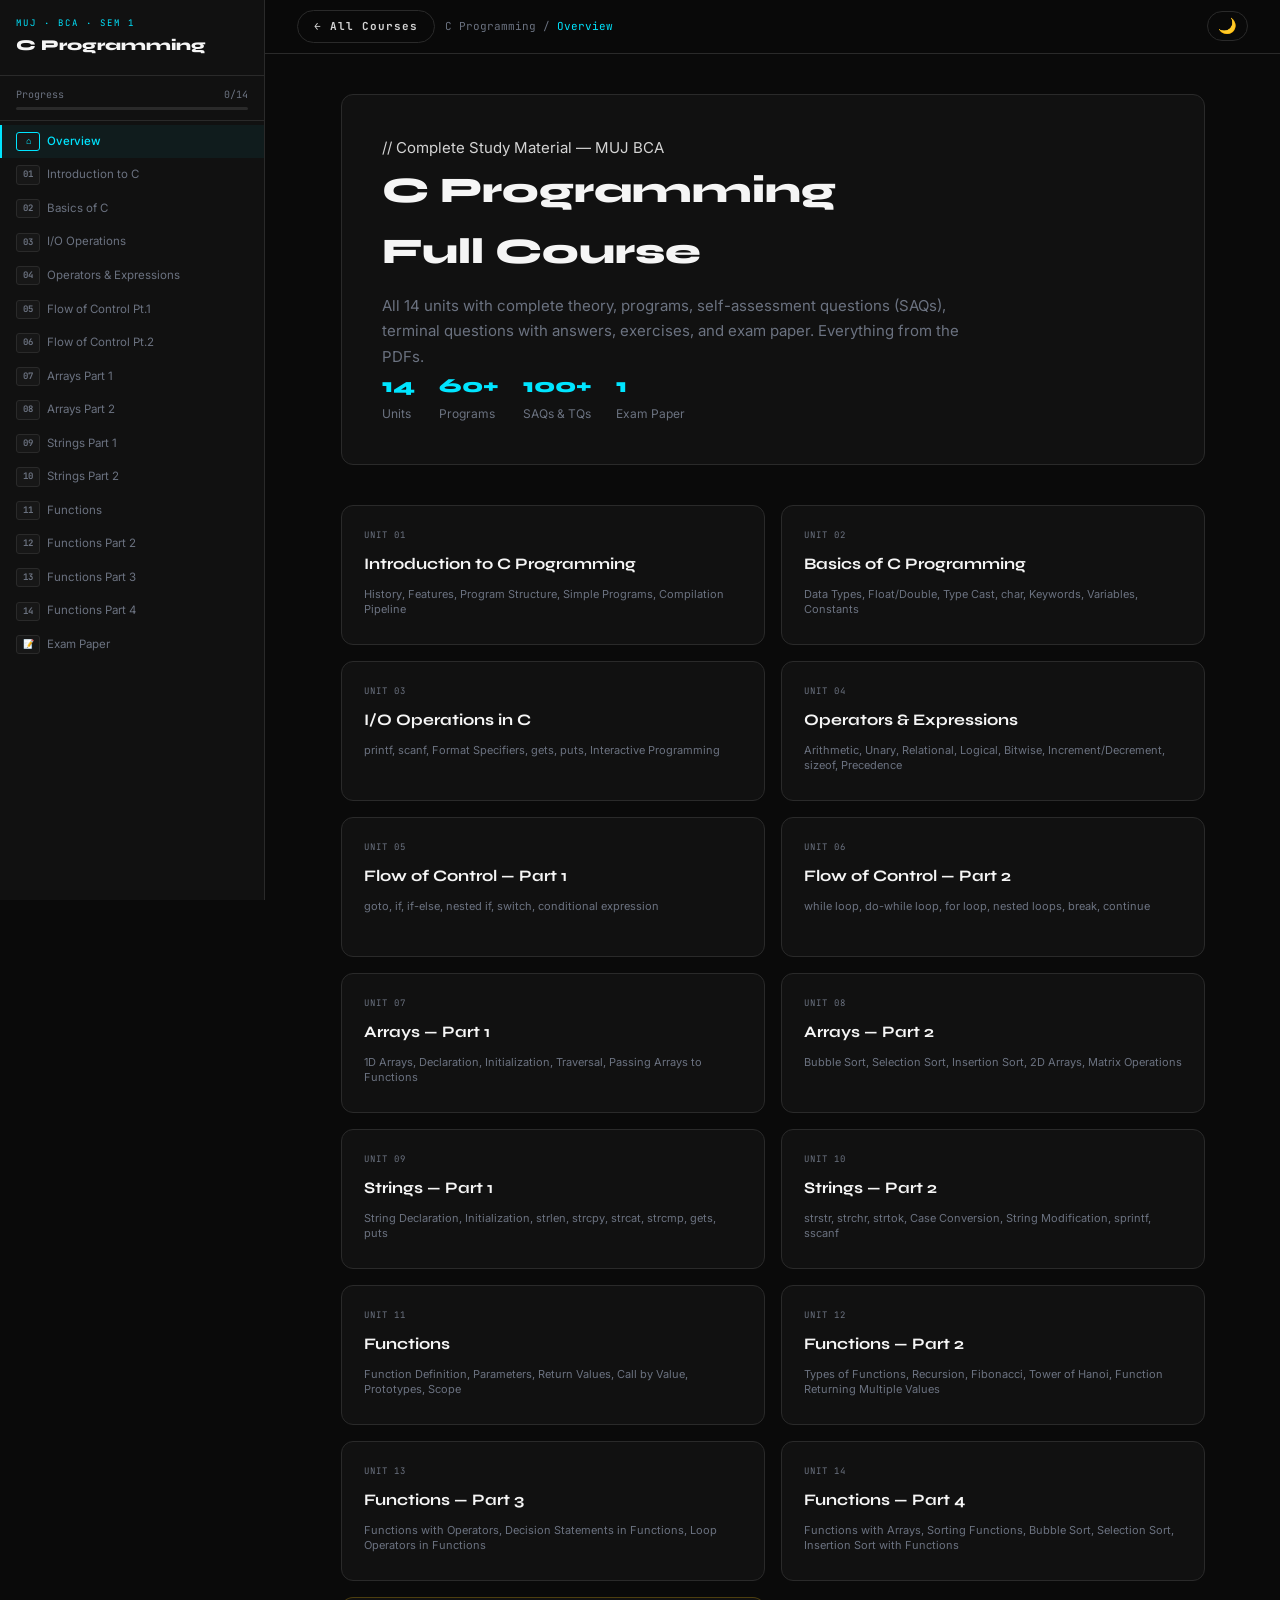
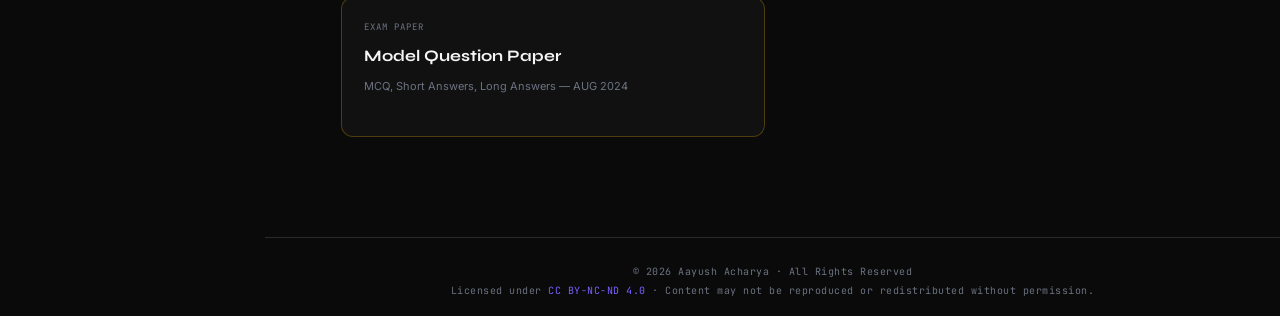
==== commit 5b65b883: "Add files via upload" ====
--- a/Semester 1/C Programming/webpage/index.html
+++ b/Semester 1/C Programming/webpage/index.html
@@ -5,6 +5,167 @@
 <title>C Programming — Complete Course | MUJ BCA Sem 1</title>
 <link href="https://fonts.googleapis.com/css2?family=JetBrains+Mono:wght@400;600;700&family=Syne:wght@600;700;800&family=Inter:wght@400;500;600&display=swap" rel="stylesheet">
 <link rel="stylesheet" href="../../../assets/style.css">
+<link rel="icon" type="image/x-icon" href="../../../favicon.ico">
+<link rel="icon" type="image/svg+xml" href="../../../favicon.svg">
+<link rel="icon" type="image/png" sizes="32x32" href="../../../favicon-32.png">
+<style>
+/* ── Unit 1 Animations ── */
+
+/* Unit 7 - Array Visualizer */
+.arr-viz-wrap{margin:12px 0;}
+.arr-cells{display:flex;gap:4px;flex-wrap:wrap;margin:8px 0;}
+.arr-cell{width:52px;height:52px;border:2px solid var(--br);border-radius:6px;display:flex;flex-direction:column;align-items:center;justify-content:center;cursor:pointer;transition:all .25s;background:var(--sf2);}
+.arr-cell:hover{border-color:var(--ac2);}
+.arr-cell.active{border-color:var(--ac);background:rgba(0,229,255,.12);transform:translateY(-4px);}
+.arr-cell-val{font-family:'JetBrains Mono',monospace;font-size:14px;font-weight:700;color:var(--tb);}
+.arr-cell-idx{font-family:'JetBrains Mono',monospace;font-size:9px;color:var(--td);}
+.arr-info{font-family:'JetBrains Mono',monospace;font-size:12px;color:var(--tx);padding:8px 12px;background:var(--sf2);border-radius:6px;min-height:36px;margin-top:8px;}
+
+/* Unit 8 - Bubble Sort Visualizer */
+.sort-viz{margin:10px 0;}
+.sort-bars{display:flex;align-items:flex-end;gap:4px;height:120px;margin:8px 0;}
+.sort-bar{flex:1;background:var(--ac2);border-radius:4px 4px 0 0;transition:all .4s;position:relative;display:flex;align-items:flex-end;justify-content:center;}
+.sort-bar span{font-family:'JetBrains Mono',monospace;font-size:10px;color:#fff;padding:2px;position:absolute;bottom:-18px;}
+.sort-bar.comparing{background:var(--am);}
+.sort-bar.swapping{background:var(--rd);}
+.sort-bar.sorted{background:var(--gr);}
+.sort-step-info{font-family:'JetBrains Mono',monospace;font-size:11px;color:var(--tx);padding:6px 10px;background:var(--sf2);border-radius:5px;margin-top:20px;min-height:32px;}
+.sort-btns{display:flex;gap:8px;margin:10px 0;}
+
+/* Unit 11 - Call Stack Animation */
+.stack-viz{margin:10px 0;}
+.stack-frames{display:flex;flex-direction:column-reverse;gap:3px;min-height:140px;border:1px solid var(--br);border-radius:8px;padding:10px;background:var(--cb);}
+.stack-frame{background:var(--sf2);border:1px solid var(--ac2);border-radius:5px;padding:8px 12px;font-family:'JetBrains Mono',monospace;font-size:11px;animation:slideUp .3s ease;}
+.stack-frame.main-frame{border-color:var(--ac);}
+.stack-frame-name{color:var(--ac2);font-weight:700;font-size:10px;text-transform:uppercase;letter-spacing:1px;}
+.stack-frame.main-frame .stack-frame-name{color:var(--ac);}
+.stack-frame-vars{color:var(--td);font-size:10px;margin-top:3px;}
+.stack-info{font-family:'JetBrains Mono',monospace;font-size:11px;color:var(--tx);padding:8px;background:var(--sf2);border-radius:5px;margin-top:8px;}
+@keyframes slideUp{from{opacity:0;transform:translateY(10px);}to{opacity:1;transform:translateY(0);}}
+
+
+/* Unit 2 - Data Types */
+.dt-grid{display:grid;grid-template-columns:repeat(auto-fill,minmax(200px,1fr));gap:10px;margin:16px 0;}
+.dt-card{background:var(--sf);border:1px solid var(--br);border-radius:8px;padding:14px;cursor:pointer;transition:all .2s;}
+.dt-card:hover,.dt-card.active{border-color:var(--ac);background:rgba(0,229,255,.05);}
+.dt-card-name{font-family:'JetBrains Mono',monospace;font-size:14px;font-weight:700;color:var(--ac2);margin-bottom:4px;}
+.dt-card-size{font-family:'JetBrains Mono',monospace;font-size:11px;color:var(--td);}
+.dt-detail{background:var(--sf2);border:1px solid var(--br);border-radius:8px;padding:16px;margin-top:12px;min-height:80px;}
+.mem-row{display:flex;gap:3px;margin:10px 0;flex-wrap:wrap;}
+.mem-byte{width:32px;height:32px;border:1px solid var(--br);border-radius:3px;display:flex;align-items:center;justify-content:center;font-family:'JetBrains Mono',monospace;font-size:9px;color:var(--td);transition:all .3s;}
+.mem-byte.active{background:rgba(0,229,255,.15);border-color:var(--ac);color:var(--ac);}
+.mem-byte.used{background:rgba(123,97,255,.15);border-color:var(--ac2);color:var(--ac2);}
+
+/* Unit 4 - Operators */
+.op-tabs{display:flex;flex-wrap:wrap;gap:6px;margin:12px 0;}
+.op-tab{font-family:'JetBrains Mono',monospace;font-size:10px;font-weight:700;padding:5px 12px;border:1px solid var(--br);border-radius:5px;cursor:pointer;background:transparent;color:var(--td);transition:all .2s;}
+.op-tab:hover{border-color:var(--ac2);color:var(--ac2);}
+.op-tab.active{background:rgba(123,97,255,.1);border-color:var(--ac2);color:var(--ac2);}
+.op-table-wrap{margin-top:12px;display:none;}
+.op-table-wrap.active{display:block;animation:fi .2s;}
+.prec-table tr.hi{background:rgba(0,229,255,.06);}
+
+/* Unit 6 - Loop Visualizer */
+.loop-viz{background:var(--cb);border:1px solid var(--br);border-radius:8px;padding:16px;margin:12px 0;}
+.loop-controls{display:flex;gap:8px;margin-bottom:12px;flex-wrap:wrap;}
+.loop-btn{padding:6px 14px;border-radius:5px;border:1px solid var(--br);background:transparent;color:var(--tx);font-family:'JetBrains Mono',monospace;font-size:11px;cursor:pointer;transition:all .2s;}
+.loop-btn:hover{border-color:var(--ac);color:var(--ac);}
+.loop-btn.active{background:rgba(0,229,255,.1);border-color:var(--ac);color:var(--ac);}
+.loop-output{font-family:'JetBrains Mono',monospace;font-size:12px;color:var(--gr);min-height:40px;padding:8px;}
+.loop-iter{display:inline-block;background:rgba(57,255,20,.1);border:1px solid rgba(57,255,20,.2);border-radius:4px;padding:2px 8px;margin:2px;animation:fi .2s;}
+.loop-info{font-size:11px;color:var(--td);margin-top:6px;}
+
+.anim-box{background:var(--sf);border:1px solid var(--br);border-radius:10px;padding:20px 24px;margin:20px 0;}
+.anim-title{font-family:'JetBrains Mono',monospace;font-size:10px;font-weight:700;color:var(--ac2);text-transform:uppercase;letter-spacing:2px;margin-bottom:18px;}
+.timeline-wrap{position:relative;}
+.tl-line{position:absolute;top:18px;left:10%;width:80%;height:2px;background:linear-gradient(90deg,var(--ac2),var(--ac));border-radius:2px;}
+.tl-nodes{display:flex;justify-content:space-between;padding:0 10%;position:relative;}
+.tl-node{display:flex;flex-direction:column;align-items:center;cursor:pointer;gap:6px;transition:transform .2s;}
+.tl-node:hover{transform:translateY(-4px);}
+.tl-dot{width:16px;height:16px;border-radius:50%;background:var(--sf2);border:2px solid var(--ac2);transition:all .2s;position:relative;z-index:1;}
+.tl-node.active .tl-dot{background:var(--ac);border-color:var(--ac);box-shadow:0 0 10px var(--ac);}
+.tl-year{font-family:'JetBrains Mono',monospace;font-size:10px;font-weight:700;color:var(--ac);margin-top:6px;}
+.tl-label{font-size:11px;color:var(--td);text-align:center;}
+.tl-node.active .tl-label{color:var(--tb);}
+.tl-detail{margin-top:24px;min-height:60px;background:var(--sf2);border:1px solid var(--br);border-radius:8px;padding:14px 18px;transition:all .3s;}
+.tl-detail-inner{font-size:13px;color:var(--tx);line-height:1.7;}
+
+/* ── Features grid ── */
+.feat-grid{display:grid;grid-template-columns:repeat(auto-fill,minmax(220px,1fr));gap:12px;margin:16px 0;}
+.feat-card{background:var(--sf);border:1px solid var(--br);border-radius:9px;padding:16px;transition:all .2s;}
+.feat-card:hover{border-color:var(--ac2);transform:translateY(-2px);}
+.feat-icon{font-size:24px;margin-bottom:8px;}
+.feat-title{font-family:'Syne',sans-serif;font-size:13px;font-weight:700;color:var(--tb);margin-bottom:6px;}
+.feat-desc{font-size:12px;color:var(--td);line-height:1.6;}
+
+/* ── Program Structure ── */
+.struct-wrap{display:grid;grid-template-columns:1fr 1fr;gap:16px;align-items:start;}
+.struct-left{display:flex;flex-direction:column;gap:6px;}
+.struct-sec{background:var(--sf2);border:1px solid var(--br);border-radius:6px;padding:10px 14px;cursor:pointer;transition:all .2s;}
+.struct-sec:hover{border-color:var(--ac2);}
+.struct-sec.active{border-color:var(--ac);background:rgba(0,229,255,.06);}
+.struct-main{border-color:rgba(123,97,255,.3);background:rgba(123,97,255,.05);}
+.struct-main.active{border-color:var(--ac2);background:rgba(123,97,255,.12);}
+.struct-sec-label{font-family:'JetBrains Mono',monospace;font-size:10px;font-weight:700;color:var(--ac2);margin-bottom:4px;text-transform:uppercase;letter-spacing:1px;}
+.struct-sec.active .struct-sec-label{color:var(--ac);}
+.struct-main .struct-sec-label{color:var(--ac2);}
+.struct-sec-code{font-family:'JetBrains Mono',monospace;font-size:11px;color:var(--td);}
+.struct-right{background:var(--sf2);border:1px solid var(--br);border-radius:8px;padding:16px;min-height:200px;}
+.struct-placeholder{color:var(--td);font-size:13px;text-align:center;padding:40px 0;}
+.struct-detail-title{font-family:'Syne',sans-serif;font-size:15px;font-weight:700;color:var(--tb);margin-bottom:10px;}
+.struct-detail-body{font-size:13px;color:var(--tx);line-height:1.7;}
+.struct-detail-required{display:inline-block;margin-top:10px;font-family:'JetBrains Mono',monospace;font-size:9px;font-weight:700;padding:3px 8px;border-radius:4px;text-transform:uppercase;letter-spacing:1px;}
+.req-yes{background:rgba(57,255,20,.1);color:var(--gr);border:1px solid rgba(57,255,20,.2);}
+.req-no{background:rgba(90,106,138,.1);color:var(--td);border:1px solid var(--br);}
+
+/* ── Hello World ── */
+.hw-wrap{display:grid;grid-template-columns:1fr 1fr;gap:16px;}
+.hw-code{background:var(--cb);border:1px solid var(--br);border-radius:8px;overflow:hidden;}
+.hw-line{display:flex;align-items:center;gap:12px;padding:6px 14px;transition:background .15s;cursor:default;}
+.hw-line:hover{background:rgba(0,229,255,.06);}
+.hw-num{font-family:'JetBrains Mono',monospace;font-size:10px;color:var(--td);min-width:16px;text-align:right;user-select:none;}
+.hw-line code{font-family:'JetBrains Mono',monospace;font-size:12.5px;color:#abb2bf;}
+.hw-explain{background:var(--sf2);border:1px solid var(--br);border-radius:8px;padding:16px;display:flex;align-items:center;}
+.hw-explain-placeholder{color:var(--td);font-size:12px;text-align:center;width:100%;}
+.hw-explain-content{font-size:13px;color:var(--tx);line-height:1.7;animation:fi .2s;}
+.hw-explain-tag{font-family:'JetBrains Mono',monospace;font-size:9px;font-weight:700;color:var(--ac2);text-transform:uppercase;letter-spacing:2px;margin-bottom:8px;display:block;}
+
+/* ── Pipeline ── */
+.pipe-wrap{display:flex;flex-direction:column;gap:16px;align-items:center;}
+.pipe-stages{display:flex;align-items:center;gap:4px;flex-wrap:nowrap;overflow-x:auto;width:100%;padding:8px 0;}
+.pipe-stage{display:flex;flex-direction:column;align-items:center;gap:4px;background:var(--sf2);border:1px solid var(--br);border-radius:8px;padding:12px 10px;min-width:80px;transition:all .4s;opacity:.35;}
+.pipe-stage.active{border-color:var(--ac);background:rgba(0,229,255,.07);opacity:1;transform:translateY(-4px);box-shadow:0 4px 16px rgba(0,229,255,.1);}
+.pipe-stage.done{border-color:var(--gr);opacity:.8;}
+.pipe-icon{font-size:22px;}
+.pipe-name{font-family:'Syne',sans-serif;font-size:11px;font-weight:700;color:var(--tb);text-align:center;}
+.pipe-ext{font-family:'JetBrains Mono',monospace;font-size:9px;color:var(--td);}
+.pipe-arrow{font-size:18px;color:var(--br);transition:color .4s;flex-shrink:0;}
+.pipe-arrow.active{color:var(--ac);}
+.pipe-desc{font-family:'JetBrains Mono',monospace;font-size:12px;color:var(--tx);text-align:center;background:var(--sf2);border:1px solid var(--br);border-radius:6px;padding:10px 18px;width:100%;min-height:44px;}
+.pipe-btn{padding:8px 24px;background:linear-gradient(135deg,var(--ac2),var(--ac));border:none;color:#000;font-family:'JetBrains Mono',monospace;font-size:12px;font-weight:700;border-radius:6px;cursor:pointer;transition:opacity .2s;}
+.pipe-btn:hover{opacity:.85;}
+
+/* ── Style guide ── */
+.style-grid{display:flex;flex-direction:column;gap:8px;margin:12px 0;}
+.style-item{display:flex;align-items:flex-start;gap:12px;padding:10px 14px;background:var(--sf);border:1px solid var(--br);border-radius:7px;font-size:13px;}
+.style-icon{font-size:16px;flex-shrink:0;margin-top:1px;}
+.style-icon.ok{color:var(--gr);}
+.style-icon.ng{color:var(--rd);}
+
+/* ── Summary cards ── */
+.summary-grid{display:grid;grid-template-columns:repeat(4,1fr);gap:10px;margin:16px 0;}
+.sum-card{background:var(--sf);border:1px solid var(--br);border-radius:8px;padding:14px;text-align:center;}
+.sum-num{font-family:'Syne',sans-serif;font-size:26px;font-weight:800;background:linear-gradient(135deg,var(--ac2),var(--ac));-webkit-background-clip:text;-webkit-text-fill-color:transparent;background-clip:text;margin-bottom:6px;}
+.sum-txt{font-size:11px;color:var(--td);line-height:1.4;}
+
+@media(max-width:768px){
+  .struct-wrap,.hw-wrap{grid-template-columns:1fr;}
+  .pipe-stages{gap:2px;}
+  .pipe-stage{min-width:60px;padding:8px 6px;}
+  .summary-grid{grid-template-columns:1fr 1fr;}
+  .tl-nodes{padding:0 5%;}
+}
+</style>
 </head>
 <body class="subject-page">
 <button id="mbt" onclick="tglSB()">☰</button>
@@ -60,1289 +221,1863 @@
     </div>
     <div id="uc"></div>
   </div>
+  <footer class="site-footer" style="padding:24px 32px 16px;">
+    <div>© 2026 Aayush Acharya · All Rights Reserved</div>
+    <div>Licensed under <a href="https://creativecommons.org/licenses/by-nc-nd/4.0/" target="_blank">CC BY-NC-ND 4.0</a> · Content may not be reproduced or redistributed without permission.</div>
+  </footer>
 </main><script>
 const UNITS=[
-{id:1,title:"Introduction to C Programming",topics:"History, Features, Program Structure, Simple Programs, Executing C",
-obj:["Discuss features of C programming language","Explain basic structure of a C program","Write and understand simple C programs","Understand the compilation and execution process"],
-intro:"C is a general-purpose, structured programming language developed by Dennis Ritchie at Bell Laboratories in 1972. It grew from BCPL/B language and is strongly associated with UNIX. C balances high-level readability with low-level hardware access.",
+{id:1,title:"Introduction to C Programming",topics:"History, Features, Program Structure, Simple Programs, Compilation Pipeline",
+obj:["Trace the history and evolution of C from BCPL to ANSI C","Identify and explain the key features of C","Describe the basic structure of a C program and each of its sections","Write and analyse simple C programs","Understand the step-by-step compilation and execution process"],
+intro:"C is a general-purpose, structured programming language developed by Dennis Ritchie at Bell Laboratories in 1972. Born from BCPL and B, C powered the UNIX operating system and went on to influence virtually every programming language that followed.",
 content:`
-<div class="sh">1. Overview & History</div>
-<p>C was the offspring of the 'Basic Combined Programming Language' (BPCL) called B, developed in the 1960s at Cambridge University. Dennis Ritchie modified B at Bell Labs in 1972. The UNIX OS was coded almost entirely in C.</p>
-<div class="igrid">
-  <div class="ic"><h5>1960s</h5><p>BCPL/B at Cambridge University</p></div>
-  <div class="ic"><h5>1972</h5><p>C created by Dennis Ritchie at Bell Labs</p></div>
-  <div class="ic"><h5>1978</h5><p>K&R C book published</p></div>
-  <div class="ic"><h5>1989</h5><p>ANSI C (C89) standard</p></div>
+<div class="utag">Unit 01 — Introduction</div>
+
+<!-- ═══════════════════════════════════════════════
+     SECTION 1: HISTORY — ANIMATED TIMELINE
+     ═══════════════════════════════════════════════ -->
+<div class="sh">1. History & Evolution of C</div>
+<p>C was the offspring of the 'Basic Combined Programming Language' (BCPL) — a language called B, developed in the 1960s at Cambridge University. Dennis Ritchie modified B at Bell Laboratories in 1972 and named the result C. Because C was developed alongside the UNIX operating system — which was coded almost entirely in C — the two became inseparably linked.</p>
+
+<div class="anim-box" id="timeline-box">
+  <div class="anim-title">C Language Evolution — Click any era to explore</div>
+  <div class="timeline-wrap">
+    <div class="tl-line"></div>
+    <div class="tl-nodes">
+      <div class="tl-node" onclick="tlClick(0)" data-active="false">
+        <div class="tl-dot"></div>
+        <div class="tl-year">1960s</div>
+        <div class="tl-label">BCPL / B</div>
+      </div>
+      <div class="tl-node" onclick="tlClick(1)" data-active="false">
+        <div class="tl-dot"></div>
+        <div class="tl-year">1972</div>
+        <div class="tl-label">C Born</div>
+      </div>
+      <div class="tl-node" onclick="tlClick(2)" data-active="false">
+        <div class="tl-dot"></div>
+        <div class="tl-year">1978</div>
+        <div class="tl-label">K&R C</div>
+      </div>
+      <div class="tl-node" onclick="tlClick(3)" data-active="false">
+        <div class="tl-dot"></div>
+        <div class="tl-year">1989</div>
+        <div class="tl-label">ANSI C</div>
+      </div>
+      <div class="tl-node" onclick="tlClick(4)" data-active="false">
+        <div class="tl-dot"></div>
+        <div class="tl-year">1999</div>
+        <div class="tl-label">C99</div>
+      </div>
+      <div class="tl-node" onclick="tlClick(5)" data-active="false">
+        <div class="tl-dot"></div>
+        <div class="tl-year">2011+</div>
+        <div class="tl-label">C11 / C18</div>
+      </div>
+    </div>
+    <div class="tl-detail" id="tl-detail">
+      <div class="tl-detail-inner">Click any era above to learn more</div>
+    </div>
+  </div>
 </div>
-<p>In C, the type of a variable determines what kinds of values it may take on. The "set of values" is finite — C's int cannot represent ALL integers. When declaring a variable, you must keep in mind the values and operations you'll need.</p>
-
+
+<div class="wb"><span class="wbl">Key Insight</span>In C, the <em>type</em> of a variable determines what values it can hold and what operations can be performed on it. The set of values is always finite — C's <code>int</code> cannot represent all integers, and <code>float</code> cannot represent all floating-point numbers.</div>
+
+<!-- ═══════════════════════════════════════════════
+     SECTION 2: FEATURES
+     ═══════════════════════════════════════════════ -->
 <div class="sh">2. Features of C</div>
-<p>C is characterised by: <strong>Concise syntax</strong> (large operator set), <strong>Extensible</strong> (users can add library functions), <strong>Efficient</strong> (compact object code), <strong>Portable</strong> (across machines), <strong>Modular</strong> (group of function building blocks).</p>
-
-<div class="sh">Program Structure</div>
-<table class="t">
-  <tr><th>Section</th><th>Description</th><th>Required?</th></tr>
-  <tr><td>Documentation</td><td>Comment lines describing program, author, details</td><td>No</td></tr>
-  <tr><td>Link / Preprocessor</td><td>#include directives to link library functions</td><td>As needed</td></tr>
-  <tr><td>Definition</td><td>#define symbolic constants</td><td>No</td></tr>
-  <tr><td>Global Declaration</td><td>Variables shared across all functions</td><td>No</td></tr>
-  <tr><td><strong>main() Function</strong></td><td>Mandatory — declaration + executable parts</td><td><strong>Yes</strong></td></tr>
-  <tr><td>Subprograms</td><td>User-defined functions</td><td>No</td></tr>
-</table>
-<p>All statements end with a semicolon (;). Comments use /* and */ delimiters. Program execution begins at opening brace of main and ends at closing brace.</p>
-
-<div class="sh">2.2 Simple C Programs</div>
-<div class="cw"><div class="ch"><div class="ds"><span class="dr"></span><span class="dy"></span><span class="dg"></span></div><span class="cl">hello.c</span></div>
-<pre><span class="cm">/* First C Program */</span>
-<span class="pp">#include</span> <span class="str">&lt;stdio.h&gt;</span>
-
-<span class="fn">main</span>()
-{
-    <span class="fn">printf</span>(<span class="str">"Hello, world!\n"</span>);
-    <span class="kw">return</span> <span class="num">0</span>;
-}</pre></div>
-<p>The <code>#include &lt;stdio.h&gt;</code> brings in Standard I/O Library definitions. <code>main</code> is the entry point — called first when program runs. <code>return 0</code> signals success to the OS.</p>
-
+<p>C sits in a unique position — high-level enough to write readable, maintainable programs, yet low-level enough to manipulate hardware directly. Here are its defining features:</p>
+
+<div class="feat-grid">
+  <div class="feat-card">
+    <div class="feat-icon">⚡</div>
+    <div class="feat-title">Efficient & Fast</div>
+    <div class="feat-desc">C compilers generate compact, highly optimised object code. Programs run significantly faster than those compiled from other high-level languages.</div>
+  </div>
+  <div class="feat-card">
+    <div class="feat-icon">🔧</div>
+    <div class="feat-title">Extensible</div>
+    <div class="feat-desc">C encourages users to write their own library functions. The language's features can be extended easily — your functions become as powerful as built-ins.</div>
+  </div>
+  <div class="feat-card">
+    <div class="feat-icon">🌍</div>
+    <div class="feat-title">Portable</div>
+    <div class="feat-desc">C relegates machine-specific features to library functions. The same C program runs on different hardware — just recompile. This was revolutionary in the 1970s.</div>
+  </div>
+  <div class="feat-card">
+    <div class="feat-icon">🧱</div>
+    <div class="feat-title">Structured / Modular</div>
+    <div class="feat-desc">A C program is a group of building blocks called functions. Each function performs a specific task. Write once, call many times — the foundation of all modern software design.</div>
+  </div>
+  <div class="feat-card">
+    <div class="feat-icon">🔣</div>
+    <div class="feat-title">Rich Operator Set</div>
+    <div class="feat-desc">C has a large number of operators — arithmetic, relational, logical, bitwise, assignment, and more. This allows very concise and expressive code.</div>
+  </div>
+  <div class="feat-card">
+    <div class="feat-icon">🖥️</div>
+    <div class="feat-title">Low-Level Access</div>
+    <div class="feat-desc">Unlike most high-level languages, C allows direct manipulation of bits, bytes, and memory addresses via pointers. This is why OS kernels are still written in C today.</div>
+  </div>
+</div>
+
+<!-- ═══════════════════════════════════════════════
+     SECTION 3: PROGRAM STRUCTURE — INTERACTIVE
+     ═══════════════════════════════════════════════ -->
+<div class="sh">3. Basic Structure of a C Program</div>
+<p>A C program is made up of distinct sections. Only the <strong>main() function</strong> is mandatory — all others are optional but commonly used. Click each section below to understand its role.</p>
+
+<div class="anim-box" id="struct-box">
+  <div class="anim-title">Interactive Program Structure — Click any section</div>
+  <div class="struct-wrap">
+    <div class="struct-left">
+      <div class="struct-sec" onclick="structClick(0)" id="ss0">
+        <div class="struct-sec-label">Documentation Section</div>
+        <div class="struct-sec-code">/* Program: Hello World | Author: Aayush */</div>
+      </div>
+      <div class="struct-sec" onclick="structClick(1)" id="ss1">
+        <div class="struct-sec-label">Link / Preprocessor Section</div>
+        <div class="struct-sec-code">#include &lt;stdio.h&gt;</div>
+      </div>
+      <div class="struct-sec" onclick="structClick(2)" id="ss2">
+        <div class="struct-sec-label">Definition Section</div>
+        <div class="struct-sec-code">#define PI 3.14159</div>
+      </div>
+      <div class="struct-sec" onclick="structClick(3)" id="ss3">
+        <div class="struct-sec-label">Global Declaration Section</div>
+        <div class="struct-sec-code">int globalCounter = 0;</div>
+      </div>
+      <div class="struct-sec struct-main" onclick="structClick(4)" id="ss4">
+        <div class="struct-sec-label">★ main() Function — MANDATORY</div>
+        <div class="struct-sec-code">int main() { ... return 0; }</div>
+      </div>
+      <div class="struct-sec" onclick="structClick(5)" id="ss5">
+        <div class="struct-sec-label">Subprogram Section</div>
+        <div class="struct-sec-code">void myFunction() { ... }</div>
+      </div>
+    </div>
+    <div class="struct-right" id="struct-detail">
+      <div class="struct-placeholder">👆 Click a section to see details</div>
+    </div>
+  </div>
+</div>
+
+<div class="ib"><span class="ibl">Rule</span>All statements in a C program end with a semicolon <code>;</code>. Comments use <code>/* ... */</code> (multi-line) or <code>// ...</code> (single-line). Program execution begins at the opening brace of main() and ends at the closing brace.</div>
+
+<!-- ═══════════════════════════════════════════════
+     SECTION 4: SIMPLE PROGRAMS — LINE BY LINE
+     ═══════════════════════════════════════════════ -->
+<div class="sh">4. Simple C Programs</div>
+<div class="ssh">4.1 Hello World — Line by Line</div>
+<p>Your first C program. Hover over each line to understand exactly what it does:</p>
+
+<div class="anim-box" id="hello-box">
+  <div class="anim-title">Hello World — Hover each line to explore</div>
+  <div class="hw-wrap">
+    <div class="hw-code">
+      <div class="hw-line" onmouseenter="hwHover(0)" onmouseleave="hwClear()">
+        <span class="hw-num">1</span>
+        <code><span class="cm">/* My first C program */</span></code>
+      </div>
+      <div class="hw-line" onmouseenter="hwHover(1)" onmouseleave="hwClear()">
+        <span class="hw-num">2</span>
+        <code><span class="pp">#include</span> <span class="str">&lt;stdio.h&gt;</span></code>
+      </div>
+      <div class="hw-line" onmouseenter="hwHover(2)" onmouseleave="hwClear()">
+        <span class="hw-num">3</span>
+        <code></code>
+      </div>
+      <div class="hw-line" onmouseenter="hwHover(3)" onmouseleave="hwClear()">
+        <span class="hw-num">4</span>
+        <code><span class="type">int</span> <span class="fn">main</span>()</code>
+      </div>
+      <div class="hw-line" onmouseenter="hwHover(4)" onmouseleave="hwClear()">
+        <span class="hw-num">5</span>
+        <code>{</code>
+      </div>
+      <div class="hw-line" onmouseenter="hwHover(5)" onmouseleave="hwClear()">
+        <span class="hw-num">6</span>
+        <code>&nbsp;&nbsp;&nbsp;&nbsp;<span class="fn">printf</span>(<span class="str">"Hello, world!\n"</span>);</code>
+      </div>
+      <div class="hw-line" onmouseenter="hwHover(6)" onmouseleave="hwClear()">
+        <span class="hw-num">7</span>
+        <code>&nbsp;&nbsp;&nbsp;&nbsp;<span class="kw">return</span> <span class="num">0</span>;</code>
+      </div>
+      <div class="hw-line" onmouseenter="hwHover(7)" onmouseleave="hwClear()">
+        <span class="hw-num">8</span>
+        <code>}</code>
+      </div>
+    </div>
+    <div class="hw-explain" id="hw-explain">
+      <div class="hw-explain-placeholder">Hover a line to see what it does</div>
+    </div>
+  </div>
+  <div style="margin-top:12px;font-size:11px;color:var(--gr);font-family:'JetBrains Mono',monospace;">Output: Hello, world!</div>
+</div>
+
+<div class="ssh">4.2 Area of a Circle</div>
+<p>This program introduces <code>float</code> variables, <code>scanf()</code> for input, and a calculation — the building blocks of almost every C program you'll write:</p>
 <div class="cw"><div class="ch"><div class="ds"><span class="dr"></span><span class="dy"></span><span class="dg"></span></div><span class="cl">circle_area.c</span></div>
 <pre><span class="pp">#include</span> <span class="str">&lt;stdio.h&gt;</span>
-<span class="fn">main</span>()
-{
-    <span class="type">float</span> radius, area;
-    <span class="fn">printf</span>(<span class="str">"Radius=?"</span>);
-    <span class="fn">scanf</span>(<span class="str">"%f"</span>, <span class="op">&</span>radius);
-    area <span class="op">=</span> <span class="num">3.14159</span> <span class="op">*</span> radius <span class="op">*</span> radius;
-    <span class="fn">printf</span>(<span class="str">"Area=%f"</span>, area);
-}</pre></div>
-
+
+<span class="type">int</span> <span class="fn">main</span>()
+{
+    <span class="type">float</span> radius, area;            <span class="cm">/* Variable declarations */</span>
+    <span class="fn">printf</span>(<span class="str">"Radius=? "</span>);           <span class="cm">/* Prompt user */</span>
+    <span class="fn">scanf</span>(<span class="str">"%f"</span>, <span class="op">&amp;</span>radius);          <span class="cm">/* Read input */</span>
+    area <span class="op">=</span> <span class="num">3.14159</span> <span class="op">*</span> radius <span class="op">*</span> radius; <span class="cm">/* Calculate */</span>
+    <span class="fn">printf</span>(<span class="str">"Area = %f\n"</span>, area);    <span class="cm">/* Display result */</span>
+    <span class="kw">return</span> <span class="num">0</span>;
+}</pre></div>
+
+<div class="ssh">4.3 Add Two Numbers</div>
 <div class="cw"><div class="ch"><div class="ds"><span class="dr"></span><span class="dy"></span><span class="dg"></span></div><span class="cl">add_two.c</span></div>
 <pre><span class="pp">#include</span> <span class="str">&lt;stdio.h&gt;</span>
-<span class="fn">main</span>()
-{
-    <span class="type">int</span> i, j, k;
-    i <span class="op">=</span> <span class="num">6</span>; j <span class="op">=</span> <span class="num">8</span>;
-    k <span class="op">=</span> i <span class="op">+</span> j;
-    <span class="fn">printf</span>(<span class="str">"sum = %d\n"</span>, k);
-}</pre></div>
-
-<div class="sh">2.3 Executing a C Program</div>
-<p>Compilation process: Source code (.c) → Preprocessing → Compilation → Assembly → Linking → Executable. GCC (GNU Compiler Collection) is commonly used: <code>gcc program.c -o program</code> then <code>./program</code></p>
-<div class="ib"><b>Compilation Steps</b><p>1) Preprocessor handles #include, #define<br>2) Compiler converts to assembly/object code<br>3) Linker links object code with libraries<br>4) Executable created</p></div>
+
+<span class="type">int</span> <span class="fn">main</span>()
+{
+    <span class="type">int</span> i, j, k;          <span class="cm">/* Define three integer variables */</span>
+    i <span class="op">=</span> <span class="num">6</span>;                <span class="cm">/* Assign value to i */</span>
+    j <span class="op">=</span> <span class="num">8</span>;                <span class="cm">/* Assign value to j */</span>
+    k <span class="op">=</span> i <span class="op">+</span> j;            <span class="cm">/* Add i and j, store in k */</span>
+    <span class="fn">printf</span>(<span class="str">"Sum = %d\n"</span>, k); <span class="cm">/* Print result: Sum = 14 */</span>
+    <span class="kw">return</span> <span class="num">0</span>;
+}</pre></div>
+
+<!-- ═══════════════════════════════════════════════
+     SECTION 5: COMPILATION PIPELINE — ANIMATION
+     ═══════════════════════════════════════════════ -->
+<div class="sh">5. Executing a C Program — Compilation Pipeline</div>
+<p>When you write a C program, a human can read it but a CPU cannot. The <strong>compiler</strong> is the translator. It converts your source code through several stages into a machine-executable binary. Click <strong>Run Pipeline</strong> to watch it happen:</p>
+
+<div class="anim-box" id="pipeline-box">
+  <div class="anim-title">Compilation Pipeline — Watch source become executable</div>
+  <div class="pipe-wrap">
+    <div class="pipe-stages" id="pipe-stages">
+      <div class="pipe-stage" id="ps0">
+        <div class="pipe-icon">📝</div>
+        <div class="pipe-name">Source Code</div>
+        <div class="pipe-ext">.c file</div>
+      </div>
+      <div class="pipe-arrow" id="pa0">→</div>
+      <div class="pipe-stage" id="ps1">
+        <div class="pipe-icon">🔍</div>
+        <div class="pipe-name">Preprocessor</div>
+        <div class="pipe-ext">cpp</div>
+      </div>
+      <div class="pipe-arrow" id="pa1">→</div>
+      <div class="pipe-stage" id="ps2">
+        <div class="pipe-icon">⚙️</div>
+        <div class="pipe-name">Compiler</div>
+        <div class="pipe-ext">gcc</div>
+      </div>
+      <div class="pipe-arrow" id="pa2">→</div>
+      <div class="pipe-stage" id="ps3">
+        <div class="pipe-icon">🔩</div>
+        <div class="pipe-name">Assembler</div>
+        <div class="pipe-ext">.o file</div>
+      </div>
+      <div class="pipe-arrow" id="pa3">→</div>
+      <div class="pipe-stage" id="ps4">
+        <div class="pipe-icon">🔗</div>
+        <div class="pipe-name">Linker</div>
+        <div class="pipe-ext">ld</div>
+      </div>
+      <div class="pipe-arrow" id="pa4">→</div>
+      <div class="pipe-stage" id="ps5">
+        <div class="pipe-icon">🚀</div>
+        <div class="pipe-name">Executable</div>
+        <div class="pipe-ext">./program</div>
+      </div>
+    </div>
+    <div class="pipe-desc" id="pipe-desc">Click Run Pipeline to start</div>
+    <button class="pipe-btn" id="pipe-btn" onclick="runPipeline()">▶ Run Pipeline</button>
+  </div>
+</div>
+
+<table class="t">
+  <tr><th>Stage</th><th>Tool</th><th>Input</th><th>Output</th><th>What it does</th></tr>
+  <tr><td>Preprocessor</td><td>cpp</td><td>hello.c</td><td>hello.i</td><td>Expands #include, #define macros</td></tr>
+  <tr><td>Compiler</td><td>gcc</td><td>hello.i</td><td>hello.s</td><td>Converts C code to assembly language</td></tr>
+  <tr><td>Assembler</td><td>as</td><td>hello.s</td><td>hello.o</td><td>Converts assembly to machine (object) code</td></tr>
+  <tr><td>Linker</td><td>ld</td><td>hello.o + libs</td><td>./hello</td><td>Combines object files and library code</td></tr>
+</table>
+
+<div class="cw"><div class="ch"><div class="ds"><span class="dr"></span><span class="dy"></span><span class="dg"></span></div><span class="cl">Terminal — compiling with GCC</span></div>
+<pre><span class="cm"># Compile</span>
+gcc hello.c -o hello
+
+<span class="cm"># Run</span>
+./hello
+
+<span class="cm"># Output</span>
+Hello, world!</pre></div>
+
+<div class="ssh">2.1 Programming Style</div>
+<p>Good programming style in C is not optional — it's what separates maintainable code from a nightmare. Key rules:</p>
+<div class="style-grid">
+  <div class="style-item"><span class="style-icon ok">✓</span><div><strong>Meaningful names:</strong> <code>float radius</code> not <code>float x</code></div></div>
+  <div class="style-item"><span class="style-icon ok">✓</span><div><strong>Consistent indentation:</strong> 4 spaces per block level</div></div>
+  <div class="style-item"><span class="style-icon ok">✓</span><div><strong>Comments for intent:</strong> explain <em>why</em>, not <em>what</em></div></div>
+  <div class="style-item"><span class="style-icon ok">✓</span><div><strong>One statement per line:</strong> easier to debug and read</div></div>
+  <div class="style-item"><span class="style-icon ng">✗</span><div><strong>Avoid:</strong> <code>int a,b,c,d,e,f;</code> — declare variables close to where they're used</div></div>
+  <div class="style-item"><span class="style-icon ng">✗</span><div><strong>Avoid:</strong> magic numbers — use <code>#define MAX 100</code> instead of bare <code>100</code></div></div>
+</div>
 
 <div class="sh">Summary</div>
-<p>C is a pivotal language developed in 1972 by Dennis Ritchie. Its basic structure: preprocessor directive, function declarations, main function, user-defined functions. Programming style emphasizes readability, consistent naming, and indentation. Compilation translates source to executable.</p>`,
+<div class="summary-grid">
+  <div class="sum-card"><div class="sum-num">1972</div><div class="sum-txt">Year C was created by Dennis Ritchie at Bell Labs</div></div>
+  <div class="sum-card"><div class="sum-num">6</div><div class="sum-txt">Sections of a C program (only main() is mandatory)</div></div>
+  <div class="sum-card"><div class="sum-num">4</div><div class="sum-txt">Stages in the compilation pipeline</div></div>
+  <div class="sum-card"><div class="sum-num">;</div><div class="sum-txt">Every C statement ends with a semicolon</div></div>
+</div>
+<p>C is a pivotal language with a rich history tracing back to the early 1970s. Its basic structure — preprocessor directives, global declarations, main(), subprograms — is modular and consistent. Good programming style emphasises readability and consistency. The compilation pipeline transforms human-readable source into machine-executable binaries through four stages: preprocessing, compilation, assembly, and linking.</p>
+
+
+
+
+`,
 saqs:[
-  {q:"Using C language, programmers can write their own library functions.",o:["True","False"],a:0,e:"True. C encourages users to write additional library functions, extending the language's capabilities."},
-  {q:"C is a ________ level programming language.",o:["Low","High","Machine","Assembly"],a:1,e:"C is a High-level programming language (though it also allows access to low-level features like bitwise ops)."},
-  {q:"The documentation section contains a set of __________ lines.",o:["executable","comment","header","declaration"],a:1,e:"The documentation section consists of comment lines (/* ... */) giving program name, author, and other details."},
-  {q:"Every C program must have one main() function.",o:["True","False"],a:0,e:"True. Every C program must have exactly one main() — it is the entry point where execution begins."},
-  {q:"The information passed to a function when called is called ______.",o:["Variables","Arguments","Keywords","Constants"],a:1,e:"Arguments (or parameters) are the information passed to a function when it is called."},
-  {q:"The main() function doesn't return any value.",o:["True","False"],a:1,e:"False. main() returns int. By convention, returning 0 indicates successful execution."},
+  {q:"Using C language, programmers can write their own library functions.",o:["True","False"],a:0,e:"True. C encourages users to write additional library functions, extending the language's capabilities. This extensibility is one of C's key features."},
+  {q:"C is a ________ level programming language.",o:["Low","High","Machine","Assembly"],a:1,e:"C is a High-level programming language, though it uniquely also allows access to low-level features like bitwise operations and direct memory manipulation via pointers."},
+  {q:"The documentation section contains a set of __________ lines.",o:["executable","comment","header","declaration"],a:1,e:"The documentation section consists of comment lines (/* ... */) giving the program name, author, and other details. These are stripped by the compiler."},
+  {q:"Every C program must have one main() function.",o:["True","False"],a:0,e:"True. Every C program must have exactly one main() — it is the mandatory entry point where execution begins and ends."},
+  {q:"The information passed to a function when called is called ______.",o:["Variables","Arguments","Keywords","Constants"],a:1,e:"Arguments (or parameters) are the information passed to a function when it is called. In main() with empty parentheses, no arguments are required."},
+  {q:"The main() function doesn't return any value.",o:["True","False"],a:1,e:"False. main() returns int. By convention, returning 0 indicates successful execution. Any non-zero value indicates an error."},
+  {q:"Which stage of compilation expands #include and #define directives?",o:["Compiler","Assembler","Preprocessor","Linker"],a:2,e:"The Preprocessor (cpp) runs first and handles all # directives — it expands #include files, replaces #define macros, and removes comments before the compiler sees the code."},
+  {q:"What does the Linker do in the compilation process?",o:["Converts C to assembly","Combines object files with libraries","Expands macros","Runs the program"],a:1,e:"The Linker (ld) combines your compiled object file(s) with library object files (e.g. libc for printf). It resolves all external references and produces the final executable."},
 ],
 tqs:[
-  {q:"1. Explain the history of C language.",a:"C was developed by Dennis Ritchie at Bell Laboratories in 1972. It came after B (from BCPL developed at Cambridge in 1960s). C was built alongside UNIX, which was coded almost entirely in C. ANSI C was standardized in 1989."},
-  {q:"2. What are the advantages of C language?",a:"1) Fast and efficient — compilers generate compact object code\n2) Structured — supports modular programming\n3) Portable — programs run across different machines\n4) Extensible — users can add their own library functions\n5) Rich set of operators and built-in functions\n6) Close to hardware — can manipulate bits/bytes"},
-  {q:"3. What are the major components of a C program?",a:"Documentation section, Link section (#include), Definition section (#define), Global declaration section, main() function section (mandatory), and Subprogram section (user-defined functions)."},
-  {q:"4. What significance is attached to the function main?",a:"main() is called first when the program starts running. Every C program must have exactly one main(). Program execution begins and ends in main(). It can accept command-line arguments (argc, argv) and returns int to signal success (0) or failure."},
-],
-exs:["1. Explain the basic structure of a C program with an example.","2. List the different steps in executing a C program.","3. Write a C program to convert Celsius to Fahrenheit.","4. Write a program to add, subtract, and multiply 3 numbers."]},
-
+  {q:"1. Explain the history of C language.",a:"C was developed by Dennis Ritchie at Bell Laboratories in 1972. It originated from BCPL (developed at Cambridge in the 1960s) via the B language. C was built alongside the UNIX OS — which was coded almost entirely in C — making the two inseparable. The K&R book (1978) standardised C informally. ANSI C (C89) was the first official standard, followed by C99, C11, and C18."},
+  {q:"2. What are the advantages of C language?",a:"1) Fast & Efficient — compilers generate compact, optimised code\n2) Portable — programs run across different machines with minimal changes\n3) Extensible — users can write their own library functions\n4) Structured/Modular — function-based organisation promotes reuse\n5) Rich operator set — supports arithmetic, logical, bitwise, relational operators\n6) Low-level access — can manipulate bits, bytes, and memory addresses\n7) Widely available — compilers exist for all platforms"},
+  {q:"3. What are the major components of a C program?",a:"1) Documentation Section — comment lines describing program and author\n2) Link/Preprocessor Section — #include directives for library headers\n3) Definition Section — #define symbolic constants\n4) Global Declaration Section — variables shared across all functions\n5) main() Function Section — MANDATORY: contains declaration and executable parts\n6) Subprogram Section — user-defined functions called by main()"},
+  {q:"4. What significance is attached to the function main?",a:"main() is the mandatory entry point of every C program. The OS calls main() first when the program runs. It contains two parts: a declaration part (variable declarations) and an executable part (statements). Execution begins at the opening brace { and ends at the closing brace }. It returns an int — 0 signals success to the OS."},
+  {q:"5. Explain the steps involved in executing a C program.",a:"1) Write source code in .c file\n2) Preprocessor: expands #include and #define directives\n3) Compiler: translates C code to assembly language (.s)\n4) Assembler: converts assembly to object code (.o)\n5) Linker: combines object files with library files to create executable\n6) Run: ./program — OS loads executable into memory, starts at main()"},
+],
+exs:["1. Explain the basic structure of a C program with an example.","2. List and explain the different steps in compiling and executing a C program.","3. Write a C program to convert Celsius to Fahrenheit and vice versa.","4. Write a program in C to add, subtract, and multiply any 3 numbers.","5. What are the key features that make C language suitable for systems programming?"]},
 {id:2,title:"Basics of C Programming",topics:"Data Types, Float/Double, Type Cast, char, Keywords, Variables, Constants",
-obj:["Understand role of data types in C","Declare and use variables","Apply the type cast operator","Differentiate between integer, real, character, string, backslash constants"],
-intro:"Data types classify and work with different types of data — they define how variables store information and how much memory they occupy. This unit covers all built-in types, variables, type casting, and constants.",
+obj:["Understand the role of data types in C","Declare and use variables correctly","Apply the type cast operator","Distinguish between variables and constants","Use keywords and follow naming rules"],
+intro:"Data types classify and determine how variables store information in memory. C's type system is the foundation of all programs — every variable has a type that defines its size, range, and the operations allowed on it.",
 content:`
-<div class="sh">2. Data Types in C</div>
-<p>Core data types: int, float, double, char. Type modifiers: short, long, unsigned, signed. Qualifiers: const, volatile.</p>
+<div class="utag">Unit 02 — Basics</div>
+<div class="sh">1. Introduction to Data Types</div>
+<p>A <strong>data type</strong> defines: (1) the set of values a variable can hold, (2) the amount of memory allocated, and (3) what operations can be performed. C's type system is strict — you must declare a variable's type before using it.</p>
+
+<div class="anim-box">
+  <div class="anim-title">Data Types Memory Visualizer — Click any type to see its memory layout</div>
+  <div class="dt-grid">
+    <div class="dt-card" onclick="dtClick(0)"><div class="dt-card-name">char</div><div class="dt-card-size">1 byte</div></div>
+    <div class="dt-card" onclick="dtClick(1)"><div class="dt-card-name">int</div><div class="dt-card-size">4 bytes</div></div>
+    <div class="dt-card" onclick="dtClick(2)"><div class="dt-card-name">float</div><div class="dt-card-size">4 bytes</div></div>
+    <div class="dt-card" onclick="dtClick(3)"><div class="dt-card-name">double</div><div class="dt-card-size">8 bytes</div></div>
+    <div class="dt-card" onclick="dtClick(4)"><div class="dt-card-name">long</div><div class="dt-card-size">8 bytes</div></div>
+    <div class="dt-card" onclick="dtClick(5)"><div class="dt-card-name">short</div><div class="dt-card-size">2 bytes</div></div>
+  </div>
+  <div class="dt-detail" id="dt-detail"><div style="color:var(--td);font-size:12px;">Click a data type above to see its memory layout and details</div></div>
+</div>
+
+<div class="sh">2. Data Types in Detail</div>
+<table class="t">
+  <tr><th>Type</th><th>Size</th><th>Range</th><th>Format</th><th>Use Case</th></tr>
+  <tr><td><code>char</code></td><td>1 byte</td><td>-128 to 127</td><td>%c, %d</td><td>Single characters, ASCII values</td></tr>
+  <tr><td><code>int</code></td><td>4 bytes</td><td>-2.1B to 2.1B</td><td>%d</td><td>Whole numbers, counting, indexing</td></tr>
+  <tr><td><code>float</code></td><td>4 bytes</td><td>±3.4 × 10³⁸</td><td>%f</td><td>Decimal numbers (6-7 sig. digits)</td></tr>
+  <tr><td><code>double</code></td><td>8 bytes</td><td>±1.8 × 10³⁰⁸</td><td>%lf</td><td>High-precision decimals (15 digits)</td></tr>
+  <tr><td><code>long</code></td><td>8 bytes</td><td>±9.2 × 10¹⁸</td><td>%ld</td><td>Large integers</td></tr>
+  <tr><td><code>short</code></td><td>2 bytes</td><td>-32,768 to 32,767</td><td>%hd</td><td>Memory-constrained small integers</td></tr>
+</table>
 
 <div class="sh">2.1 Floating-Point Numbers</div>
+<p>Floating-point numbers represent real numbers. C has two types: <code>float</code> (single precision, ~7 significant digits) and <code>double</code> (double precision, ~15 significant digits). Always prefer <code>double</code> for scientific calculations.</p>
+<div class="cw"><div class="ch"><div class="ds"><span class="dr"></span><span class="dy"></span><span class="dg"></span></div><span class="cl">float_demo.c</span></div>
+<pre><span class="pp">#include</span> <span class="str">&lt;stdio.h&gt;</span>
+<span class="type">int</span> <span class="fn">main</span>()
+{
+    <span class="type">float</span>  f <span class="op">=</span> <span class="num">3.14159265358979</span>;  <span class="cm">/* only ~7 digits accurate */</span>
+    <span class="type">double</span> d <span class="op">=</span> <span class="num">3.14159265358979</span>;  <span class="cm">/* ~15 digits accurate    */</span>
+    <span class="fn">printf</span>(<span class="str">"float : %.14f\n"</span>, f);   <span class="cm">/* 3.14159274101257 (inaccurate) */</span>
+    <span class="fn">printf</span>(<span class="str">"double: %.14f\n"</span>, d);   <span class="cm">/* 3.14159265358979 (accurate)   */</span>
+    <span class="kw">return</span> <span class="num">0</span>;
+}</pre></div>
+
+<div class="sh">2.6 The Type Cast Operator</div>
+<p>Type casting converts a value from one type to another. <strong>Implicit cast</strong> happens automatically (lower to higher). <strong>Explicit cast</strong> uses the syntax <code>(type)value</code>.</p>
+<div class="cw"><div class="ch"><div class="ds"><span class="dr"></span><span class="dy"></span><span class="dg"></span></div><span class="cl">typecast.c</span></div>
+<pre><span class="type">int</span> <span class="fn">main</span>()
+{
+    <span class="type">int</span>    a <span class="op">=</span> <span class="num">7</span>, b <span class="op">=</span> <span class="num">2</span>;
+    <span class="type">float</span>  result;
+
+    result <span class="op">=</span> a <span class="op">/</span> b;                  <span class="cm">/* integer division: 3.000000 */</span>
+    result <span class="op">=</span> (<span class="type">float</span>)a <span class="op">/</span> b;           <span class="cm">/* explicit cast:   3.500000 */</span>
+    result <span class="op">=</span> (<span class="type">float</span>)(a <span class="op">/</span> b);         <span class="cm">/* cast after div:  3.000000 */</span>
+    <span class="fn">printf</span>(<span class="str">"%f\n"</span>, result);
+    <span class="kw">return</span> <span class="num">0</span>;
+}</pre></div>
+<div class="wb"><span class="wbl">Common Mistake</span>In integer division, <code>7/2 = 3</code> not 3.5. Cast BEFORE the division: <code>(float)a / b</code> not <code>(float)(a/b)</code>.</div>
+
+<div class="sh">3. Variables</div>
+<p>A <strong>variable</strong> is a named memory location that stores a value which can change during execution. Every variable has: a <em>name</em>, a <em>type</em>, a <em>value</em>, and a <em>memory address</em>.</p>
+<div class="ssh">Rules for naming variables:</div>
+<div class="style-grid">
+  <div class="style-item"><span class="style-icon ok">✓</span><div>Must start with a letter or underscore: <code>count</code>, <code>_total</code></div></div>
+  <div class="style-item"><span class="style-icon ok">✓</span><div>Can contain letters, digits, underscores: <code>student_age</code>, <code>x2</code></div></div>
+  <div class="style-item"><span class="style-icon ok">✓</span><div>Case-sensitive: <code>Count</code> and <code>count</code> are different</div></div>
+  <div class="style-item"><span class="style-icon ng">✗</span><div>Cannot start with a digit: <code>2count</code> is invalid</div></div>
+  <div class="style-item"><span class="style-icon ng">✗</span><div>Cannot use keywords: <code>int</code>, <code>float</code>, <code>return</code> are reserved</div></div>
+  <div class="style-item"><span class="style-icon ng">✗</span><div>No spaces or special characters (except underscore)</div></div>
+</div>
+
+<div class="sh">4. Constants</div>
+<p>A <strong>constant</strong> is a fixed value that cannot be changed during execution. C has several types:</p>
 <table class="t">
-  <tr><th>Type</th><th>Size (bits)</th><th>Range</th><th>Precision</th></tr>
-  <tr><td><code>float</code></td><td>32</td><td>3.4E-38 to 3.4E+38</td><td>6 digits</td></tr>
-  <tr><td><code>double</code></td><td>64</td><td>1.7E-308 to 1.7E+308</td><td>14 digits</td></tr>
-  <tr><td><code>long double</code></td><td>80</td><td>3.4E-4932 to 1.1E+4932</td><td>Extended</td></tr>
+  <tr><th>Type</th><th>Example</th><th>Description</th></tr>
+  <tr><td>Integer</td><td><code>42</code>, <code>-7</code>, <code>0</code></td><td>Whole numbers, stored as int</td></tr>
+  <tr><td>Real</td><td><code>3.14</code>, <code>2.5e-3</code></td><td>Floating-point, stored as double</td></tr>
+  <tr><td>Character</td><td><code>'A'</code>, <code>'0'</code>, <code>'\\n'</code></td><td>Single char in single quotes</td></tr>
+  <tr><td>String</td><td><code>"Hello"</code></td><td>Sequence of chars in double quotes</td></tr>
+  <tr><td>#define</td><td><code>#define PI 3.14159</code></td><td>Symbolic constant (preprocessor)</td></tr>
+  <tr><td>const</td><td><code>const int MAX = 100;</code></td><td>Type-checked constant variable</td></tr>
 </table>
-<div class="cw"><div class="ch"><div class="ds"><span class="dr"></span><span class="dy"></span><span class="dg"></span></div><span class="cl">Program 2.1.1 — Float/double demo</span></div>
-<pre><span class="fn">main</span>()
-{
-    <span class="type">float</span> x, p; <span class="type">double</span> y, q; <span class="type">unsigned</span> k;
-    <span class="type">int</span> m<span class="op">=</span><span class="num">54321</span>; <span class="type">long int</span> n<span class="op">=</span><span class="num">1234567890</span>;
-    x<span class="op">=</span><span class="num">1.234567890000</span>; y<span class="op">=</span><span class="num">9.87654321</span>; k<span class="op">=</span><span class="num">54321</span>; p<span class="op">=</span>q<span class="op">=</span><span class="num">1.0</span>;
-    <span class="fn">printf</span>(<span class="str">"m=%d\n"</span>,m);             <span class="cm">// -11215 (int overflow on 16-bit)</span>
-    <span class="fn">printf</span>(<span class="str">"n=%ld\n"</span>,n);            <span class="cm">// 1234567890</span>
-    <span class="fn">printf</span>(<span class="str">"x=%.12lf\n"</span>,x);        <span class="cm">// 1.234567880630</span>
-    <span class="fn">printf</span>(<span class="str">"y=%.12lf\n"</span>,y);        <span class="cm">// 9.876543210000</span>
-    <span class="fn">printf</span>(<span class="str">"k=%u p=%f q=%.12lf\n"</span>,k,p,q);
-}</pre></div>
-
-<div class="sh">2.2 Average of N Numbers</div>
-<div class="cw"><div class="ch"><div class="ds"><span class="dr"></span><span class="dy"></span><span class="dg"></span></div><span class="cl">Program 2.1.2</span></div>
-<pre><span class="pp">#define</span> N <span class="num">10</span>
-<span class="fn">main</span>()
-{
-    <span class="type">int</span> count; <span class="type">float</span> sum, average, number;
-    sum<span class="op">=</span><span class="num">0</span>; count<span class="op">=</span><span class="num">0</span>;
-    <span class="kw">while</span>(count<span class="op">&lt;</span>N) {
-        <span class="fn">scanf</span>(<span class="str">"%f"</span>,<span class="op">&</span>number);
-        sum<span class="op">=</span>sum<span class="op">+</span>number; count<span class="op">=</span>count<span class="op">+</span><span class="num">1</span>;
+
+<div class="cw"><div class="ch"><div class="ds"><span class="dr"></span><span class="dy"></span><span class="dg"></span></div><span class="cl">avg_n_numbers.c — Program from PDF</span></div>
+<pre><span class="pp">#include</span> <span class="str">&lt;stdio.h&gt;</span>
+<span class="type">int</span> <span class="fn">main</span>()
+{
+    <span class="type">int</span> n, i;
+    <span class="type">float</span> sum <span class="op">=</span> <span class="num">0</span>, avg, num;
+    <span class="fn">printf</span>(<span class="str">"How many numbers? "</span>);
+    <span class="fn">scanf</span>(<span class="str">"%d"</span>, <span class="op">&amp;</span>n);
+    <span class="kw">for</span>(i <span class="op">=</span> <span class="num">0</span>; i <span class="op">&lt;</span> n; i<span class="op">++</span>)
+    {
+        <span class="fn">printf</span>(<span class="str">"Enter number %d: "</span>, i<span class="op">+</span><span class="num">1</span>);
+        <span class="fn">scanf</span>(<span class="str">"%f"</span>, <span class="op">&amp;</span>num);
+        sum <span class="op">+=</span> num;
     }
-    average<span class="op">=</span>sum<span class="op">/</span>N;
-    <span class="fn">printf</span>(<span class="str">"N=%d Sum=%f Average=%f"</span>,N,sum,average);
-}</pre></div>
-
-<div class="sh">2.3 Roots of Quadratic Equation</div>
-<div class="cw"><div class="ch"><div class="ds"><span class="dr"></span><span class="dy"></span><span class="dg"></span></div><span class="cl">Program 2.1.3</span></div>
-<pre><span class="pp">#include</span> <span class="str">&lt;math.h&gt;</span>
-<span class="fn">main</span>()
-{
-    <span class="type">float</span> a,b,c,discriminant,root1,root2;
-    <span class="fn">scanf</span>(<span class="str">"%f %f %f"</span>,<span class="op">&</span>a,<span class="op">&</span>b,<span class="op">&</span>c);
-    discriminant<span class="op">=</span>b<span class="op">*</span>b<span class="op">-</span><span class="num">4</span><span class="op">*</span>a<span class="op">*</span>c;
-    <span class="kw">if</span>(discriminant<span class="op">&lt;</span><span class="num">0</span>) <span class="fn">printf</span>(<span class="str">"roots are imaginary\n"</span>);
-    <span class="kw">else</span> {
-        root1<span class="op">=</span>(<span class="op">-</span>b<span class="op">+</span><span class="fn">sqrt</span>(discriminant))<span class="op">/</span>(<span class="num">2</span><span class="op">*</span>a);
-        root2<span class="op">=</span>(<span class="op">-</span>b<span class="op">-</span><span class="fn">sqrt</span>(discriminant))<span class="op">/</span>(<span class="num">2</span><span class="op">*</span>a);
-        <span class="fn">printf</span>(<span class="str">"Root1=%5.2f Root2=%5.2f\n"</span>,root1,root2);
+    avg <span class="op">=</span> sum <span class="op">/</span> n;
+    <span class="fn">printf</span>(<span class="str">"Average = %.2f\n"</span>, avg);
+    <span class="kw">return</span> <span class="num">0</span>;
+}</pre></div>
+
+<div class="sh">2.8 Keywords in C</div>
+<p>Keywords are reserved words with special meaning in C. They cannot be used as variable names. C89 has 32 keywords:</p>
+<div class="igrid">
+  <div class="ic"><h5>Data Types</h5><p>int, float, double, char, void, short, long, unsigned, signed</p></div>
+  <div class="ic"><h5>Control Flow</h5><p>if, else, switch, case, default, for, while, do, break, continue, goto, return</p></div>
+  <div class="ic"><h5>Storage Class</h5><p>auto, register, static, extern</p></div>
+  <div class="ic"><h5>Other</h5><p>sizeof, typedef, struct, union, enum, const, volatile</p></div>
+</div>
+
+<div class="sh">Summary</div>
+<p>Data types define what a variable stores and how much memory it uses. <code>int</code> for whole numbers, <code>float</code>/<code>double</code> for decimals, <code>char</code> for characters. Variables must be declared before use, follow naming rules, and cannot use keywords. Constants are fixed values — use <code>#define</code> or <code>const</code>. Type casting converts between types — cast before operations to avoid integer division errors.</p>
+`
+,saqs:[
+  {q:"Which data type is used to store a single character in C?",o:["int","char","float","double"],a:1,e:"char stores a single character. It is 1 byte in size and stores the ASCII value of the character."},
+  {q:"What is the size of an int in most modern 32/64-bit systems?",o:["2 bytes","4 bytes","8 bytes","1 byte"],a:1,e:"int is 4 bytes (32 bits) on most modern systems, giving a range of approximately -2.1 billion to +2.1 billion."},
+  {q:"Which is more precise: float or double?",o:["float","double","Both equal","Depends on compiler"],a:1,e:"double has double precision — 15-16 significant digits vs float's 6-7. Always prefer double for scientific calculations."},
+  {q:"What is the output of: int a=7,b=2; float r=(float)a/b; printf(\"%f\",r);",o:["3.000000","3.500000","3","Error"],a:1,e:"(float)a casts a to float before division, giving 7.0/2 = 3.5. If written as (float)(a/b), it would be 3.000000."},
+  {q:"Which of the following is NOT a valid variable name in C?",o:["_count","total2","2result","myVar"],a:2,e:"2result is invalid — variable names cannot start with a digit. They must start with a letter or underscore."},
+  {q:"What does #define PI 3.14159 create?",o:["A variable","A constant","A function","A data type"],a:1,e:"#define creates a symbolic constant (macro). The preprocessor replaces all occurrences of PI with 3.14159 before compilation. It is not a variable."},
+  {q:"Mixed-mode expressions in C involve:",o:["Two integers","Two floats","Different data types","Two chars"],a:2,e:"Mixed-mode expressions involve operands of different data types. C automatically promotes the lower type (e.g., int to float) before performing the operation."},
+  {q:"What is the format specifier for double in printf?",o:["%f","%d","%lf","%g"],a:2,e:"%lf is used for double in scanf. For printf, both %f and %lf work, but %lf is the technically correct specifier for double."},
+],
+tqs:[
+  {q:"1. What are data types in C? List and explain the basic data types.",a:"Data types define the type of data a variable can hold, the memory allocated, and the operations allowed.\nBasic types: char (1 byte, -128 to 127, stores characters), int (4 bytes, whole numbers), float (4 bytes, single-precision decimal), double (8 bytes, double-precision decimal), void (no value).\nModifiers: short, long, unsigned, signed modify the range of basic types."},
+  {q:"2. Explain type casting with an example.",a:"Type casting converts a value from one data type to another.\nImplicit: C automatically promotes lower types (int to float in mixed expressions).\nExplicit: (type)value — programmer forces conversion.\nExample: int a=7, b=2; float r = (float)a / b; // r = 3.5\nWithout cast: int r = a/b; // integer division gives 3, not 3.5"},
+  {q:"3. What are the rules for naming variables in C?",a:"1. Must start with letter (a-z, A-Z) or underscore _\n2. Can contain letters, digits (0-9), and underscores\n3. Case sensitive (count ≠ Count)\n4. Cannot use C keywords (int, float, etc.)\n5. No spaces or special characters (%, @, # etc.)\n6. Convention: use meaningful names (studentAge not x)"},
+  {q:"4. Distinguish between variables and constants in C.",a:"Variable: Named memory location whose value can change during execution. Must be declared with type. Example: int count = 0; count = count + 1;\nConstant: Fixed value that cannot change. Two ways:\n1. #define MAX 100 — preprocessor macro, no type checking, no memory allocation\n2. const int MAX = 100; — type-checked, occupies memory, preferred in modern C"},
+],
+exs:["1. Write a program to calculate the area of a circle using float/double.","2. Write a program to compute the roots of a quadratic equation.","3. Demonstrate type casting: show the difference between (float)a/b and (float)(a/b).","4. Write a program that uses all basic data types and prints their sizes using sizeof()."]},
+
+{id:3,title:"I/O Operations in C",topics:"printf, scanf, Format Specifiers, gets, puts, Interactive Programming",
+obj:["Use printf() for formatted output","Use scanf() for formatted input","Apply format specifiers correctly","Use gets() and puts() for string I/O","Write interactive C programs"],
+intro:"Every useful program takes input and produces output. C's Standard I/O library (stdio.h) provides printf() and scanf() for formatted I/O — two of the most-used functions in all of C programming.",
+content:`
+<div class="utag">Unit 03 — I/O Operations</div>
+<div class="sh">1. Introduction</div>
+<p>The <code>printf()</code> and <code>scanf()</code> functions are the primary means of input and output in C. Both are accessed via <code>#include &lt;stdio.h&gt;</code>. Understanding <strong>format specifiers</strong> is the key to using them correctly.</p>
+
+<div class="sh">2. printf() — Formatted Output</div>
+<p><code>printf(format_string, arg1, arg2, ...)</code> writes formatted output to the screen. The format string contains literal text and <strong>format specifiers</strong> (starting with %) that are replaced by the arguments.</p>
+
+<table class="t">
+  <tr><th>Specifier</th><th>Type</th><th>Example</th><th>Output</th></tr>
+  <tr><td><code>%d</code></td><td>int</td><td><code>printf("%d", 42)</code></td><td>42</td></tr>
+  <tr><td><code>%f</code></td><td>float/double</td><td><code>printf("%f", 3.14)</code></td><td>3.140000</td></tr>
+  <tr><td><code>%.2f</code></td><td>float (2 decimal)</td><td><code>printf("%.2f", 3.14159)</code></td><td>3.14</td></tr>
+  <tr><td><code>%c</code></td><td>char</td><td><code>printf("%c", 'A')</code></td><td>A</td></tr>
+  <tr><td><code>%s</code></td><td>string</td><td><code>printf("%s", "Hi")</code></td><td>Hi</td></tr>
+  <tr><td><code>%o</code></td><td>octal</td><td><code>printf("%o", 8)</code></td><td>10</td></tr>
+  <tr><td><code>%x</code></td><td>hexadecimal</td><td><code>printf("%x", 255)</code></td><td>ff</td></tr>
+  <tr><td><code>%e</code></td><td>scientific</td><td><code>printf("%e", 12345.6)</code></td><td>1.234560e+04</td></tr>
+  <tr><td><code>%ld</code></td><td>long int</td><td><code>printf("%ld", 100000L)</code></td><td>100000</td></tr>
+</table>
+
+<div class="ssh">Width and Precision Modifiers</div>
+<div class="cw"><div class="ch"><div class="ds"><span class="dr"></span><span class="dy"></span><span class="dg"></span></div><span class="cl">printf_format.c</span></div>
+<pre><span class="fn">printf</span>(<span class="str">"%10d"</span>, <span class="num">42</span>);       <span class="cm">/* right-align in 10 chars:        42 */</span>
+<span class="fn">printf</span>(<span class="str">"%-10d"</span>, <span class="num">42</span>);      <span class="cm">/* left-align  in 10 chars: 42         */</span>
+<span class="fn">printf</span>(<span class="str">"%010d"</span>, <span class="num">42</span>);      <span class="cm">/* zero-padded in 10 chars: 0000000042 */</span>
+<span class="fn">printf</span>(<span class="str">"%.4f"</span>, <span class="num">3.14159</span>);  <span class="cm">/* 4 decimal places:       3.1416      */</span>
+<span class="fn">printf</span>(<span class="str">"%8.2f"</span>, <span class="num">3.14</span>);   <span class="cm">/* width 8, 2 decimals:        3.14   */</span></pre></div>
+
+<div class="sh">3. scanf() — Formatted Input</div>
+<p><code>scanf(format_string, &amp;var1, &amp;var2, ...)</code> reads formatted input from the keyboard. The <code>&amp;</code> operator gives the <strong>address</strong> of the variable — required so scanf can store the value at the right memory location.</p>
+<div class="wb"><span class="wbl">Critical Rule</span>Always use <code>&amp;</code> before variable names in scanf (except for strings/arrays which are already addresses). Missing <code>&amp;</code> is one of the most common C bugs.</div>
+
+<div class="cw"><div class="ch"><div class="ds"><span class="dr"></span><span class="dy"></span><span class="dg"></span></div><span class="cl">scanf_demo.c</span></div>
+<pre><span class="pp">#include</span> <span class="str">&lt;stdio.h&gt;</span>
+<span class="type">int</span> <span class="fn">main</span>()
+{
+    <span class="type">int</span>  age;
+    <span class="type">float</span> gpa;
+    <span class="type">char</span>  grade;
+
+    <span class="fn">printf</span>(<span class="str">"Enter age: "</span>);
+    <span class="fn">scanf</span>(<span class="str">"%d"</span>, <span class="op">&amp;</span>age);          <span class="cm">/* &amp; required! */</span>
+
+    <span class="fn">printf</span>(<span class="str">"Enter GPA: "</span>);
+    <span class="fn">scanf</span>(<span class="str">"%f"</span>, <span class="op">&amp;</span>gpa);          <span class="cm">/* &amp; required! */</span>
+
+    <span class="fn">printf</span>(<span class="str">"Enter grade: "</span>);
+    <span class="fn">scanf</span>(<span class="str">" %c"</span>, <span class="op">&amp;</span>grade);       <span class="cm">/* space before %c skips whitespace */</span>
+
+    <span class="fn">printf</span>(<span class="str">"Age=%d GPA=%.1f Grade=%c\n"</span>, age, gpa, grade);
+    <span class="kw">return</span> <span class="num">0</span>;
+}</pre></div>
+
+<div class="sh">3. Escape Sequences</div>
+<table class="t">
+  <tr><th>Sequence</th><th>Meaning</th><th>ASCII</th></tr>
+  <tr><td><code>\\n</code></td><td>Newline (move to next line)</td><td>10</td></tr>
+  <tr><td><code>\\t</code></td><td>Horizontal tab</td><td>9</td></tr>
+  <tr><td><code>\\\\</code></td><td>Backslash</td><td>92</td></tr>
+  <tr><td><code>\\'</code></td><td>Single quote</td><td>39</td></tr>
+  <tr><td><code>\\"</code></td><td>Double quote</td><td>34</td></tr>
+  <tr><td><code>\\0</code></td><td>Null character (string terminator)</td><td>0</td></tr>
+  <tr><td><code>\\r</code></td><td>Carriage return</td><td>13</td></tr>
+  <tr><td><code>\\a</code></td><td>Alert/Bell</td><td>7</td></tr>
+</table>
+
+<div class="sh">4. gets() and puts() — String I/O</div>
+<p><code>gets(str)</code> reads a full line including spaces (unsafe — no bounds checking). <code>puts(str)</code> prints a string and automatically adds a newline. For modern code, prefer <code>fgets()</code> over <code>gets()</code>.</p>
+<div class="cw"><div class="ch"><div class="ds"><span class="dr"></span><span class="dy"></span><span class="dg"></span></div><span class="cl">string_io.c</span></div>
+<pre><span class="pp">#include</span> <span class="str">&lt;stdio.h&gt;</span>
+<span class="type">int</span> <span class="fn">main</span>()
+{
+    <span class="type">char</span> name[<span class="num">50</span>];
+    <span class="fn">printf</span>(<span class="str">"Enter your full name: "</span>);
+    <span class="fn">fgets</span>(name, <span class="kw">sizeof</span>(name), stdin);  <span class="cm">/* safer than gets() */</span>
+    <span class="fn">puts</span>(<span class="str">"Hello, "</span>);
+    <span class="fn">puts</span>(name);                          <span class="cm">/* adds \\n automatically */</span>
+    <span class="kw">return</span> <span class="num">0</span>;
+}</pre></div>
+
+<div class="sh">5. Interactive Programming</div>
+<p>Interactive programs alternate between input and output — prompting the user, reading their response, processing it, and displaying results. This prompt-read-process-display pattern is the basis of most user-facing programs.</p>
+<div class="cw"><div class="ch"><div class="ds"><span class="dr"></span><span class="dy"></span><span class="dg"></span></div><span class="cl">interactive.c — Temperature Converter</span></div>
+<pre><span class="pp">#include</span> <span class="str">&lt;stdio.h&gt;</span>
+<span class="type">int</span> <span class="fn">main</span>()
+{
+    <span class="type">float</span> celsius, fahrenheit;
+    <span class="fn">printf</span>(<span class="str">"Enter temperature in Celsius: "</span>);
+    <span class="fn">scanf</span>(<span class="str">"%f"</span>, <span class="op">&amp;</span>celsius);
+    fahrenheit <span class="op">=</span> (celsius <span class="op">*</span> <span class="num">9.0</span> <span class="op">/</span> <span class="num">5.0</span>) <span class="op">+</span> <span class="num">32.0</span>;
+    <span class="fn">printf</span>(<span class="str">"%.1f Celsius = %.1f Fahrenheit\n"</span>, celsius, fahrenheit);
+    <span class="kw">return</span> <span class="num">0</span>;
+}</pre></div>
+
+<div class="sh">Summary</div>
+<p>printf() writes formatted output using format specifiers (%d, %f, %c, %s). scanf() reads formatted input — always use &amp; before variable names (except arrays). Escape sequences like \\n and \\t control output formatting. gets()/puts() handle string I/O but prefer fgets() for safety. The core pattern of interactive C programs is: prompt → read → process → display.</p>
+`
+,saqs:[
+  {q:"Which header file must be included to use printf and scanf?",o:["stdlib.h","string.h","stdio.h","math.h"],a:2,e:"stdio.h (Standard Input/Output) must be included. It contains declarations for printf, scanf, gets, puts, fgets, and many other I/O functions."},
+  {q:"What format specifier is used to print a float with 2 decimal places?",o:["%f","%.2f","%2f","%d"],a:1,e:"%.2f specifies float output with exactly 2 decimal places. The .2 is the precision modifier."},
+  {q:"Why is & required in scanf for integer variables?",o:["It's a bitwise operator","It gives the memory address of the variable","It's the reference operator","It's not required"],a:1,e:"& (address-of operator) gives the memory address of the variable. scanf needs this address to store the input value at the correct memory location."},
+  {q:"What does the escape sequence \\n represent?",o:["Null character","New line","Tab","Backslash"],a:1,e:"\\n is the newline character (ASCII 10). It moves the cursor to the beginning of the next line. Use \\t for tab, \\0 for null, \\\\ for backslash."},
+  {q:"Which function is safer for reading strings: gets() or fgets()?",o:["gets()","fgets()","Both equal","Neither is safe"],a:1,e:"fgets() is safer because it takes a size argument, preventing buffer overflow. gets() has no bounds checking and was deprecated in C11 and removed in C18."},
+  {q:"What is the output of: printf(\"%10d\", 42);",o:["42","        42","42        ","0000000042"],a:1,e:"%10d right-aligns 42 in a field of width 10, padding with spaces on the left. Use %-10d for left-alignment."},
+],
+tqs:[
+  {q:"1. Explain the use of printf() with format specifiers.",a:"printf(format, args...) writes formatted text to stdout. Format specifiers start with %:\n%d - integer, %f - float, %c - character, %s - string, %o - octal, %x - hex\nPrecision: %.2f (2 decimal places)\nWidth: %10d (right-align in 10 chars), %-10d (left-align)\nZero-pad: %010d (pad with zeros)"},
+  {q:"2. What is the role of the & operator in scanf?",a:"& is the address-of operator. scanf needs the memory address of variables to store input values there. Without &, you pass the value itself (not the address), causing undefined behavior (usually a crash). Exception: arrays/strings don't need & as array name is already an address."},
+  {q:"3. Differentiate between gets() and fgets().",a:"gets(str): reads a line until newline, no length limit — dangerous, can overflow buffer. Removed in C18.\nfgets(str, size, stdin): reads at most size-1 chars, safer. Always use fgets for string input."},
+],
+exs:["1. Write a program that reads name, age, and GPA and prints them formatted.","2. Write a program to convert Celsius to Fahrenheit using scanf and printf.","3. Write a program demonstrating all format specifiers: %d, %f, %c, %s, %o, %x."]},
+
+{id:4,title:"Operators & Expressions",topics:"Arithmetic, Unary, Relational, Logical, Bitwise, Increment/Decrement, sizeof, Precedence",
+obj:["Apply arithmetic and unary operators","Use relational and logical operators in conditions","Understand bitwise operators","Apply increment/decrement operators","Determine operator precedence and associativity"],
+intro:"C supports one of the richest sets of operators of any programming language. Understanding operators and their precedence is essential — it determines how complex expressions are evaluated.",
+content:`
+<div class="utag">Unit 04 — Operators</div>
+<div class="sh">1. Introduction</div>
+<p>An <strong>operator</strong> is a symbol that tells the computer to perform a specific operation on operands. An <strong>expression</strong> combines variables, constants, and operators to produce a value. C's rich operator set is one of its defining features.</p>
+
+<div class="anim-box">
+  <div class="anim-title">Operators Reference — Click a category to view</div>
+  <div class="op-tabs">
+    <button class="op-tab active" data-op="arith" onclick="opTab('arith')">Arithmetic</button>
+    <button class="op-tab" data-op="rel" onclick="opTab('rel')">Relational</button>
+    <button class="op-tab" data-op="log" onclick="opTab('log')">Logical</button>
+    <button class="op-tab" data-op="bit" onclick="opTab('bit')">Bitwise</button>
+    <button class="op-tab" data-op="inc" onclick="opTab('inc')">Increment/Decrement</button>
+    <button class="op-tab" data-op="assign" onclick="opTab('assign')">Assignment</button>
+  </div>
+  <div class="op-table-wrap active" data-op="arith">
+    <table class="t"><tr><th>Op</th><th>Name</th><th>Example</th><th>Result</th></tr>
+    <tr><td><code>+</code></td><td>Addition</td><td>5 + 3</td><td>8</td></tr>
+    <tr><td><code>-</code></td><td>Subtraction</td><td>5 - 3</td><td>2</td></tr>
+    <tr><td><code>*</code></td><td>Multiplication</td><td>5 * 3</td><td>15</td></tr>
+    <tr><td><code>/</code></td><td>Division</td><td>7 / 2</td><td>3 (integer!)</td></tr>
+    <tr><td><code>%</code></td><td>Modulus (remainder)</td><td>7 % 2</td><td>1</td></tr></table>
+  </div>
+  <div class="op-table-wrap" data-op="rel">
+    <table class="t"><tr><th>Op</th><th>Name</th><th>Example</th><th>Result</th></tr>
+    <tr><td><code>==</code></td><td>Equal to</td><td>5 == 5</td><td>1 (true)</td></tr>
+    <tr><td><code>!=</code></td><td>Not equal</td><td>5 != 3</td><td>1 (true)</td></tr>
+    <tr><td><code>&gt;</code></td><td>Greater than</td><td>5 &gt; 3</td><td>1 (true)</td></tr>
+    <tr><td><code>&lt;</code></td><td>Less than</td><td>5 &lt; 3</td><td>0 (false)</td></tr>
+    <tr><td><code>&gt;=</code></td><td>Greater or equal</td><td>5 &gt;= 5</td><td>1 (true)</td></tr>
+    <tr><td><code>&lt;=</code></td><td>Less or equal</td><td>3 &lt;= 5</td><td>1 (true)</td></tr></table>
+  </div>
+  <div class="op-table-wrap" data-op="log">
+    <table class="t"><tr><th>Op</th><th>Name</th><th>Example</th><th>Result</th></tr>
+    <tr><td><code>&amp;&amp;</code></td><td>Logical AND</td><td>(5&gt;3) &amp;&amp; (2&lt;4)</td><td>1 (both true)</td></tr>
+    <tr><td><code>||</code></td><td>Logical OR</td><td>(5&gt;3) || (2&gt;4)</td><td>1 (one true)</td></tr>
+    <tr><td><code>!</code></td><td>Logical NOT</td><td>!(5 &gt; 3)</td><td>0 (inverts)</td></tr></table>
+    <div class="ib" style="margin-top:8px;"><span class="ibl">Short-circuit evaluation</span>&amp;&amp; stops at first false. || stops at first true. This prevents unnecessary evaluation.</div>
+  </div>
+  <div class="op-table-wrap" data-op="bit">
+    <table class="t"><tr><th>Op</th><th>Name</th><th>Example (a=5=0101, b=3=0011)</th><th>Result</th></tr>
+    <tr><td><code>&amp;</code></td><td>AND</td><td>5 &amp; 3 = 0101 &amp; 0011</td><td>0001 = 1</td></tr>
+    <tr><td><code>|</code></td><td>OR</td><td>5 | 3 = 0101 | 0011</td><td>0111 = 7</td></tr>
+    <tr><td><code>^</code></td><td>XOR</td><td>5 ^ 3 = 0101 ^ 0011</td><td>0110 = 6</td></tr>
+    <tr><td><code>~</code></td><td>NOT (complement)</td><td>~5 = ~0101</td><td>...11111010 = -6</td></tr>
+    <tr><td><code>&lt;&lt;</code></td><td>Left shift</td><td>5 &lt;&lt; 1 = 0101 &lt;&lt; 1</td><td>1010 = 10 (×2)</td></tr>
+    <tr><td><code>&gt;&gt;</code></td><td>Right shift</td><td>5 &gt;&gt; 1 = 0101 &gt;&gt; 1</td><td>0010 = 2 (÷2)</td></tr></table>
+  </div>
+  <div class="op-table-wrap" data-op="inc">
+    <table class="t"><tr><th>Op</th><th>Name</th><th>Equivalent</th><th>Prefix vs Postfix</th></tr>
+    <tr><td><code>++</code></td><td>Increment</td><td>x = x + 1</td><td>++x (increment first) vs x++ (use first)</td></tr>
+    <tr><td><code>--</code></td><td>Decrement</td><td>x = x - 1</td><td>--x (decrement first) vs x-- (use first)</td></tr></table>
+    <div class="cw" style="margin-top:8px;"><div class="ch"><div class="ds"><span class="dr"></span><span class="dy"></span><span class="dg"></span></div><span class="cl">prefix vs postfix</span></div>
+    <pre>int x = 5;
+printf("%d", ++x);  /* prints 6 — increment THEN use */
+printf("%d", x++);  /* prints 6 — use THEN increment */
+printf("%d", x);    /* prints 7 */</pre></div>
+  </div>
+  <div class="op-table-wrap" data-op="assign">
+    <table class="t"><tr><th>Op</th><th>Example</th><th>Equivalent</th></tr>
+    <tr><td><code>=</code></td><td>x = 5</td><td>x = 5</td></tr>
+    <tr><td><code>+=</code></td><td>x += 3</td><td>x = x + 3</td></tr>
+    <tr><td><code>-=</code></td><td>x -= 3</td><td>x = x - 3</td></tr>
+    <tr><td><code>*=</code></td><td>x *= 3</td><td>x = x * 3</td></tr>
+    <tr><td><code>/=</code></td><td>x /= 3</td><td>x = x / 3</td></tr>
+    <tr><td><code>%=</code></td><td>x %= 3</td><td>x = x % 3</td></tr></table>
+  </div>
+</div>
+
+<div class="sh">5. Conditional (Ternary) Operator</div>
+<p>The conditional operator <code>? :</code> is C's only ternary operator. Syntax: <code>condition ? value_if_true : value_if_false</code></p>
+<div class="cw"><div class="ch"><div class="ds"><span class="dr"></span><span class="dy"></span><span class="dg"></span></div><span class="cl">ternary.c</span></div>
+<pre><span class="type">int</span> a <span class="op">=</span> <span class="num">10</span>, b <span class="op">=</span> <span class="num">20</span>;
+<span class="type">int</span> max <span class="op">=</span> (a <span class="op">&gt;</span> b) <span class="op">?</span> a <span class="op">:</span> b;   <span class="cm">/* max = 20 */</span>
+<span class="fn">printf</span>(<span class="str">"%s\n"</span>, (a<span class="op">%</span><span class="num">2</span>==<span class="num">0</span>) <span class="op">?</span> <span class="str">"even"</span> <span class="op">:</span> <span class="str">"odd"</span>);  <span class="cm">/* "even" */</span></pre></div>
+
+<div class="sh">9. sizeof Operator</div>
+<p><code>sizeof(type)</code> or <code>sizeof(variable)</code> returns the size in bytes at compile time. Useful for portability.</p>
+<div class="cw"><div class="ch"><div class="ds"><span class="dr"></span><span class="dy"></span><span class="dg"></span></div><span class="cl">sizeof_demo.c</span></div>
+<pre><span class="fn">printf</span>(<span class="str">"int=%lu, float=%lu, double=%lu, char=%lu\n"</span>,
+    <span class="kw">sizeof</span>(<span class="type">int</span>), <span class="kw">sizeof</span>(<span class="type">float</span>), <span class="kw">sizeof</span>(<span class="type">double</span>), <span class="kw">sizeof</span>(<span class="type">char</span>));
+<span class="cm">/* int=4, float=4, double=8, char=1 */</span></pre></div>
+
+<div class="sh">10. Operator Precedence & Associativity</div>
+<p>When multiple operators appear in one expression, <strong>precedence</strong> determines which runs first. <strong>Associativity</strong> breaks ties at the same level.</p>
+<table class="t prec-table">
+  <tr><th>Priority</th><th>Operators</th><th>Associativity</th></tr>
+  <tr class="hi"><td>1 (Highest)</td><td>() [] . -></td><td>Left to right</td></tr>
+  <tr><td>2</td><td>! ~ ++ -- (unary) sizeof (type)</td><td>Right to left</td></tr>
+  <tr><td>3</td><td>* / %</td><td>Left to right</td></tr>
+  <tr><td>4</td><td>+ -</td><td>Left to right</td></tr>
+  <tr><td>5</td><td>&lt;&lt; &gt;&gt;</td><td>Left to right</td></tr>
+  <tr><td>6</td><td>&lt; &lt;= &gt; &gt;=</td><td>Left to right</td></tr>
+  <tr><td>7</td><td>== !=</td><td>Left to right</td></tr>
+  <tr><td>8-10</td><td>&amp; ^ |</td><td>Left to right</td></tr>
+  <tr><td>11-12</td><td>&amp;&amp; ||</td><td>Left to right</td></tr>
+  <tr><td>13</td><td>? :</td><td>Right to left</td></tr>
+  <tr class="hi"><td>14 (Lowest)</td><td>= += -= *= /= %=</td><td>Right to left</td></tr>
+</table>
+<div class="ib"><span class="ibl">Example</span>In <code>2 + 3 * 4</code>, * has higher precedence than +, so it evaluates as <code>2 + (3*4) = 14</code>, not <code>(2+3)*4 = 20</code>. Use parentheses to override precedence.</div>
+
+<div class="sh">Summary</div>
+<p>C has a rich operator set: arithmetic (+,-,*,/,%), relational (==,!=,&gt;,&lt;), logical (&amp;&amp;,||,!), bitwise (&amp;,|,^,~,&lt;&lt;,&gt;&gt;), assignment (=,+=,-=), and special (sizeof, ?:, ++,--). Operator precedence determines evaluation order — use parentheses to make intent explicit. The ternary operator ?: is a compact if-else. Bitwise operators work at the bit level and are crucial for systems programming.</p>
+`
+,saqs:[
+  {q:"What is the result of 7 % 2 in C?",o:["3","3.5","1","0"],a:2,e:"% is the modulus operator — it gives the remainder of integer division. 7 ÷ 2 = 3 remainder 1, so 7 % 2 = 1."},
+  {q:"What does the expression ++x do vs x++?",o:["Both increment x by 1","++x increments then returns new value; x++ returns old value then increments","x++ increments by 2","No difference"],a:1,e:"Prefix ++x: increments x first, then uses the new value. Postfix x++: uses the current value first, then increments. Both add 1 to x."},
+  {q:"What is the result of 5 & 3 (bitwise AND)?",o:["8","2","1","15"],a:2,e:"5 = 0101, 3 = 0011. Bitwise AND: 0101 & 0011 = 0001 = 1. Each bit is 1 only if both input bits are 1."},
+  {q:"Which operator has the highest precedence in C?",o:["*","=","()","++"],a:2,e:"Parentheses () have the highest precedence. They always force their contents to be evaluated first, overriding all other operator precedence."},
+  {q:"What is the result of (5 > 3) && (2 > 4)?",o:["1","0","true","error"],a:1,e:"(5>3) is 1 (true), (2>4) is 0 (false). 1 && 0 = 0. Both conditions must be true for && to return 1."},
+  {q:"What does sizeof(int) return on a 32-bit system?",o:["2","4","8","Depends on value"],a:1,e:"sizeof(int) returns 4 bytes (32 bits) on most 32-bit and 64-bit systems. sizeof is evaluated at compile time and returns the size in bytes."},
+],
+tqs:[
+  {q:"1. Explain arithmetic operators in C with examples.",a:"Arithmetic operators perform mathematical operations:\n+ (addition): 5+3=8\n- (subtraction): 5-3=2\n* (multiplication): 5*3=15\n/ (division): 7/2=3 (integer division truncates)\n% (modulus): 7%2=1 (remainder)\nNote: Integer division discards the fractional part. Use type casting for float division: (float)7/2 = 3.5"},
+  {q:"2. Explain the difference between prefix and postfix increment operators.",a:"Both ++x and x++ increment x by 1, but differ in when the value is used:\nPrefix (++x): x is incremented first, then the new value is used in the expression\nPostfix (x++): the current value is used in the expression first, then x is incremented\nExample: int x=5; int a=++x; // a=6, x=6\nint x=5; int a=x++; // a=5, x=6"},
+  {q:"3. Explain bitwise operators with examples.",a:"Bitwise operators work on individual bits of integer values:\n& (AND): 5&3 = 0101&0011 = 0001 = 1\n| (OR): 5|3 = 0101|0011 = 0111 = 7\n^ (XOR): 5^3 = 0101^0011 = 0110 = 6\n~ (NOT): ~5 = ~0101 = 11111010 = -6\n<< (left shift): 5<<1 = 10 (multiply by 2)\n>> (right shift): 5>>1 = 2 (divide by 2)"},
+],
+exs:["1. Write a C program demonstrating all arithmetic operators.","2. Write a program to find the maximum of three numbers using the ternary operator.","3. Write a program that demonstrates bitwise AND, OR, XOR for two integers."]},
+
+{id:5,title:"Flow of Control — Part 1",topics:"goto, if, if-else, nested if, switch, conditional expression",
+obj:["Use if and if-else statements for decision making","Apply nested if statements","Use the switch statement for multi-way branching","Understand the goto statement","Apply the conditional operator for compact decisions"],
+intro:"By default, C statements execute sequentially. Control flow statements allow programs to make decisions, repeat actions, and jump to different sections — transforming a linear sequence into intelligent logic.",
+content:`
+<div class="utag">Unit 05 — Flow of Control Pt.1</div>
+<div class="sh">1. Introduction</div>
+<p>Statements execute one after another by default. <strong>Control flow</strong> constructs allow execution to branch based on conditions. This unit covers <strong>decision-making</strong> statements: if, if-else, nested if, switch, and goto.</p>
+
+<div class="sh">2. The if Statement</div>
+<p>The simplest decision structure. Executes a block only if a condition is true (non-zero).</p>
+<div class="cw"><div class="ch"><div class="ds"><span class="dr"></span><span class="dy"></span><span class="dg"></span></div><span class="cl">syntax</span></div>
+<pre><span class="kw">if</span> (condition)
+{
+    <span class="cm">/* executed only if condition is true (non-zero) */</span>
+    statement;
+}</pre></div>
+
+<div class="cw"><div class="ch"><div class="ds"><span class="dr"></span><span class="dy"></span><span class="dg"></span></div><span class="cl">if_example.c</span></div>
+<pre><span class="type">int</span> marks <span class="op">=</span> <span class="num">75</span>;
+<span class="kw">if</span> (marks <span class="op">&gt;=</span> <span class="num">50</span>)
+{
+    <span class="fn">printf</span>(<span class="str">"PASS\n"</span>);
+}
+<span class="cm">/* prints PASS because 75 >= 50 is true */</span></pre></div>
+
+<div class="sh">3.1 The if-else Statement</div>
+<p>Provides an alternative path when the condition is false. Only one branch executes.</p>
+<div class="cw"><div class="ch"><div class="ds"><span class="dr"></span><span class="dy"></span><span class="dg"></span></div><span class="cl">if_else.c — Grade Classification</span></div>
+<pre><span class="type">int</span> marks;
+<span class="fn">scanf</span>(<span class="str">"%d"</span>, <span class="op">&amp;</span>marks);
+<span class="kw">if</span> (marks <span class="op">&gt;=</span> <span class="num">90</span>)
+    <span class="fn">printf</span>(<span class="str">"Grade A\n"</span>);
+<span class="kw">else if</span> (marks <span class="op">&gt;=</span> <span class="num">80</span>)
+    <span class="fn">printf</span>(<span class="str">"Grade B\n"</span>);
+<span class="kw">else if</span> (marks <span class="op">&gt;=</span> <span class="num">70</span>)
+    <span class="fn">printf</span>(<span class="str">"Grade C\n"</span>);
+<span class="kw">else if</span> (marks <span class="op">&gt;=</span> <span class="num">50</span>)
+    <span class="fn">printf</span>(<span class="str">"Grade D\n"</span>);
+<span class="kw">else</span>
+    <span class="fn">printf</span>(<span class="str">"FAIL\n"</span>);</pre></div>
+
+<div class="sh">3.2 Nesting of if Statements</div>
+<p>An if/else block can contain another if/else — called <strong>nested if</strong>. Used for multi-level decision making.</p>
+<div class="cw"><div class="ch"><div class="ds"><span class="dr"></span><span class="dy"></span><span class="dg"></span></div><span class="cl">nested_if.c — Largest of three numbers</span></div>
+<pre><span class="type">int</span> a, b, c;
+<span class="fn">scanf</span>(<span class="str">"%d %d %d"</span>, <span class="op">&amp;</span>a, <span class="op">&amp;</span>b, <span class="op">&amp;</span>c);
+<span class="kw">if</span> (a <span class="op">&gt;</span> b)
+{
+    <span class="kw">if</span> (a <span class="op">&gt;</span> c)
+        <span class="fn">printf</span>(<span class="str">"Largest = %d\n"</span>, a);
+    <span class="kw">else</span>
+        <span class="fn">printf</span>(<span class="str">"Largest = %d\n"</span>, c);
+}
+<span class="kw">else</span>
+{
+    <span class="kw">if</span> (b <span class="op">&gt;</span> c)
+        <span class="fn">printf</span>(<span class="str">"Largest = %d\n"</span>, b);
+    <span class="kw">else</span>
+        <span class="fn">printf</span>(<span class="str">"Largest = %d\n"</span>, c);
+}</pre></div>
+<div class="wb"><span class="wbl">Dangling else</span>In nested if-else without braces, an <code>else</code> belongs to the nearest preceding <code>if</code>. Always use braces {} to make intent clear.</div>
+
+<div class="sh">5. The switch Statement</div>
+<p><strong>switch</strong> is multi-way branching based on an integer or character expression. More readable than long if-else chains for discrete values.</p>
+<div class="cw"><div class="ch"><div class="ds"><span class="dr"></span><span class="dy"></span><span class="dg"></span></div><span class="cl">switch_demo.c — Day name</span></div>
+<pre><span class="type">int</span> day;
+<span class="fn">printf</span>(<span class="str">"Enter day (1-7): "</span>);
+<span class="fn">scanf</span>(<span class="str">"%d"</span>, <span class="op">&amp;</span>day);
+<span class="kw">switch</span>(day)
+{
+    <span class="kw">case</span> <span class="num">1</span>: <span class="fn">printf</span>(<span class="str">"Monday\n"</span>);    <span class="kw">break</span>;
+    <span class="kw">case</span> <span class="num">2</span>: <span class="fn">printf</span>(<span class="str">"Tuesday\n"</span>);   <span class="kw">break</span>;
+    <span class="kw">case</span> <span class="num">3</span>: <span class="fn">printf</span>(<span class="str">"Wednesday\n"</span>); <span class="kw">break</span>;
+    <span class="kw">case</span> <span class="num">4</span>: <span class="fn">printf</span>(<span class="str">"Thursday\n"</span>);  <span class="kw">break</span>;
+    <span class="kw">case</span> <span class="num">5</span>: <span class="fn">printf</span>(<span class="str">"Friday\n"</span>);    <span class="kw">break</span>;
+    <span class="kw">case</span> <span class="num">6</span>: <span class="fn">printf</span>(<span class="str">"Saturday\n"</span>);  <span class="kw">break</span>;
+    <span class="kw">case</span> <span class="num">7</span>: <span class="fn">printf</span>(<span class="str">"Sunday\n"</span>);    <span class="kw">break</span>;
+    <span class="kw">default</span>: <span class="fn">printf</span>(<span class="str">"Invalid!\n"</span>);
+}</pre></div>
+
+<table class="t">
+  <tr><th>Feature</th><th>if-else</th><th>switch</th></tr>
+  <tr><td>Condition type</td><td>Any boolean expression</td><td>Integer/char only</td></tr>
+  <tr><td>Range checking</td><td>Yes (>, <, >=, <=)</td><td>No (exact match only)</td></tr>
+  <tr><td>Readability</td><td>Better for ranges</td><td>Better for many discrete values</td></tr>
+  <tr><td>Fall-through</td><td>No</td><td>Yes (without break)</td></tr>
+</table>
+
+<div class="wb"><span class="wbl">break is Required</span>Without <code>break</code>, switch falls through to the next case. This can be intentional (e.g., multiple cases with same action) or a bug. Always add <code>break</code> unless intentional.</div>
+
+<div class="sh">2. The goto Statement</div>
+<p><code>goto label;</code> jumps unconditionally to a labelled statement. Avoid in almost all cases — it creates "spaghetti code" that is impossible to follow. Its use is considered poor style in modern C.</p>
+<div class="cw"><div class="ch"><div class="ds"><span class="dr"></span><span class="dy"></span><span class="dg"></span></div><span class="cl">goto_example.c</span></div>
+<pre><span class="type">int</span> i <span class="op">=</span> <span class="num">0</span>;
+loop:                        <span class="cm">/* label */</span>
+    <span class="fn">printf</span>(<span class="str">"%d\n"</span>, i);
+    i<span class="op">++</span>;
+    <span class="kw">if</span> (i <span class="op">&lt;</span> <span class="num">5</span>) <span class="kw">goto</span> loop;    <span class="cm">/* jump back to label */</span>
+<span class="cm">/* Avoid this — use a for/while loop instead */</span></pre></div>
+
+<div class="sh">Summary</div>
+<p>Decision statements control which code executes based on conditions. <code>if</code> runs code when a condition is true. <code>if-else</code> provides an alternative path. Nested if handles multi-level decisions. <code>switch</code> offers clean multi-way branching for discrete integer/char values — always include <code>break</code>. Avoid <code>goto</code> — use structured loops and conditionals instead.</p>
+`
+,saqs:[
+  {q:"Which statement allows multi-way branching based on an integer value?",o:["if","if-else","switch","goto"],a:2,e:"switch provides multi-way branching based on an integer or character expression. It matches the value against case labels and executes the matching block."},
+  {q:"What happens if break is omitted in a switch case?",o:["Compilation error","Execution stops","Falls through to next case","Goes to default"],a:2,e:"Without break, execution falls through to the next case and continues until a break or the end of switch. This can be intentional but is often a bug."},
+  {q:"In C, a non-zero value in an if condition is treated as:",o:["false","true","undefined","error"],a:1,e:"In C, any non-zero value is true and 0 is false. So if(5), if(-1), if('A') all evaluate as true."},
+  {q:"The dangling else problem refers to:",o:["else without if","Ambiguity in nested if-else without braces","Missing semicolon","Unreachable code"],a:1,e:"In nested if-else without braces, an else is paired with the nearest preceding if. This can cause unintended behavior. Always use braces {} to make pairing explicit."},
+  {q:"Which control statement is considered poor programming practice?",o:["if","switch","goto","while"],a:2,e:"goto is considered poor practice as it creates unstructured control flow ('spaghetti code'). Use structured loops (for, while) and conditionals instead."},
+  {q:"What is the conditional (ternary) operator syntax?",o:["condition : true ? false","condition ? true : false","if(condition) true else false","condition ?? true : false"],a:1,e:"The ternary operator: condition ? value_if_true : value_if_false. Example: max = (a>b) ? a : b; It's a compact inline if-else."},
+],
+tqs:[
+  {q:"1. Explain the if-else statement with an example.",a:"if-else provides two-way branching:\nif(condition) { /* runs if condition is true */ }\nelse { /* runs if condition is false */ }\nOnly one branch executes. Example: check pass/fail: if(marks>=50) printf(\"Pass\"); else printf(\"Fail\");"},
+  {q:"2. How does the switch statement work? When should you use it over if-else?",a:"switch(expression) evaluates an integer/char expression and jumps to the matching case label. break exits the switch. default handles unmatched values.\nUse switch when: testing a single integer/char variable against many discrete values (menu options, day of week, etc.)\nUse if-else when: testing ranges (>50), multiple variables, or floating-point values."},
+  {q:"3. Write a C program to find the largest of three numbers using nested if.",a:"int a,b,c;\nscanf(\"%d%d%d\",&a,&b,&c);\nif(a>b){\n  if(a>c) printf(\"Largest=%d\",a);\n  else printf(\"Largest=%d\",c);\n}else{\n  if(b>c) printf(\"Largest=%d\",b);\n  else printf(\"Largest=%d\",c);\n}"},
+],
+exs:["1. Write a program that reads a number and prints if it is positive, negative, or zero.","2. Write a calculator program using switch (handles +, -, *, /).","3. Write a program to check if a year is a leap year using nested if."]},
+
+{id:6,title:"Flow of Control — Part 2",topics:"while loop, do-while loop, for loop, nested loops, break, continue",
+obj:["Use while, do-while, and for loops correctly","Understand when to use each loop type","Apply nested loops","Use break and continue statements"],
+intro:"Loops automate repetitive tasks — the for loop is ideal for known iteration counts, while for unknown conditions, and do-while when the body must execute at least once. Mastering loops is essential for array processing, algorithms, and almost every real program.",
+content:`
+<div class="utag">Unit 06 — Flow of Control Pt.2</div>
+<div class="sh">1. Introduction to Loops</div>
+<p>A <strong>loop</strong> repeats a block of code while a condition is true. C has three loop types: <code>while</code>, <code>do-while</code>, and <code>for</code>. Each has its own use case. Every loop has: an <em>initialisation</em>, a <em>condition</em>, a <em>body</em>, and an <em>update</em>.</p>
+
+<div class="anim-box">
+  <div class="anim-title">Loop Visualizer — Click a loop type to run it</div>
+  <div class="loop-viz">
+    <div class="loop-controls">
+      <button class="loop-btn" data-loop="for" onclick="runLoop('for')">for loop</button>
+      <button class="loop-btn" data-loop="while" onclick="runLoop('while')">while loop</button>
+      <button class="loop-btn" data-loop="dowhile" onclick="runLoop('dowhile')">do-while</button>
+      <button class="loop-btn" data-loop="break" onclick="runLoop('break')">break</button>
+      <button class="loop-btn" data-loop="continue" onclick="runLoop('continue')">continue</button>
+    </div>
+    <div class="loop-output" id="loop-out">Click a button above to visualize the loop</div>
+    <div class="loop-info" id="loop-info"></div>
+  </div>
+</div>
+
+<div class="sh">2. The while Loop</div>
+<p>Checks the condition <strong>before</strong> each iteration. If the condition is false initially, the body never executes.</p>
+<div class="cw"><div class="ch"><div class="ds"><span class="dr"></span><span class="dy"></span><span class="dg"></span></div><span class="cl">while_demo.c</span></div>
+<pre><span class="cm">/* Syntax */</span>
+<span class="kw">while</span> (condition)
+{
+    body;
+    update;
+}
+
+<span class="cm">/* Example: print 1 to 5 */</span>
+<span class="type">int</span> i <span class="op">=</span> <span class="num">1</span>;
+<span class="kw">while</span> (i <span class="op">&lt;=</span> <span class="num">5</span>)
+{
+    <span class="fn">printf</span>(<span class="str">"%d\n"</span>, i);
+    i<span class="op">++</span>;
+}</pre></div>
+
+<div class="sh">3. The do-while Loop</div>
+<p>Executes the body <strong>first</strong>, then checks the condition. Guarantees at least one execution — useful for input validation menus.</p>
+<div class="cw"><div class="ch"><div class="ds"><span class="dr"></span><span class="dy"></span><span class="dg"></span></div><span class="cl">do_while_menu.c</span></div>
+<pre><span class="type">int</span> choice;
+<span class="kw">do</span>
+{
+    <span class="fn">printf</span>(<span class="str">"1.Add  2.Delete  3.Exit\n"</span>);
+    <span class="fn">printf</span>(<span class="str">"Enter choice: "</span>);
+    <span class="fn">scanf</span>(<span class="str">"%d"</span>, <span class="op">&amp;</span>choice);
+    <span class="cm">/* process choice... */</span>
+} <span class="kw">while</span> (choice <span class="op">!=</span> <span class="num">3</span>);   <span class="cm">/* repeat until user selects 3 */</span></pre></div>
+
+<div class="sh">4. The for Loop</div>
+<p>Most compact loop — combines init, condition, and update in one line. Use when the number of iterations is known.</p>
+<div class="cw"><div class="ch"><div class="ds"><span class="dr"></span><span class="dy"></span><span class="dg"></span></div><span class="cl">for_demo.c</span></div>
+<pre><span class="cm">/* Syntax */</span>
+<span class="kw">for</span> (init; condition; update)
+{
+    body;
+}
+
+<span class="cm">/* Sum of 1 to 100 */</span>
+<span class="type">int</span> sum <span class="op">=</span> <span class="num">0</span>;
+<span class="kw">for</span> (<span class="type">int</span> i <span class="op">=</span> <span class="num">1</span>; i <span class="op">&lt;=</span> <span class="num">100</span>; i<span class="op">++</span>)
+{
+    sum <span class="op">+=</span> i;
+}
+<span class="fn">printf</span>(<span class="str">"Sum = %d\n"</span>, sum);   <span class="cm">/* Sum = 5050 */</span></pre></div>
+
+<table class="t">
+  <tr><th>Loop</th><th>Check</th><th>Minimum runs</th><th>Best used when</th></tr>
+  <tr><td><code>while</code></td><td>Before body</td><td>0</td><td>Condition checked first, unknown iterations</td></tr>
+  <tr><td><code>do-while</code></td><td>After body</td><td>1</td><td>Body must run at least once (menus, validation)</td></tr>
+  <tr><td><code>for</code></td><td>Before body</td><td>0</td><td>Known number of iterations</td></tr>
+</table>
+
+<div class="sh">4.1 Nested for Loops</div>
+<p>A loop inside another loop. The inner loop completes all its iterations for each single iteration of the outer loop. Used for matrix operations, patterns, and 2D data.</p>
+<div class="cw"><div class="ch"><div class="ds"><span class="dr"></span><span class="dy"></span><span class="dg"></span></div><span class="cl">multiplication_table.c</span></div>
+<pre><span class="kw">for</span> (<span class="type">int</span> i <span class="op">=</span> <span class="num">1</span>; i <span class="op">&lt;=</span> <span class="num">3</span>; i<span class="op">++</span>)          <span class="cm">/* outer: rows */</span>
+{
+    <span class="kw">for</span> (<span class="type">int</span> j <span class="op">=</span> <span class="num">1</span>; j <span class="op">&lt;=</span> <span class="num">3</span>; j<span class="op">++</span>)      <span class="cm">/* inner: columns */</span>
+    {
+        <span class="fn">printf</span>(<span class="str">"%4d"</span>, i<span class="op">*</span>j);
     }
-}</pre></div>
-
-<div class="sh">2.4 Type Conversion & Mixed-Mode</div>
-<p>When operands are different types, lower type converts to higher automatically. Mixed-mode: one real + one integer → result is real. Thus <code>25/10.0 = 2.5</code> but <code>25/10 = 2</code>.</p>
-<p>Final assignment conversions: <strong>float→int</strong> = truncation; <strong>double→float</strong> = rounding; <strong>long int→int</strong> = drops excess higher-order bits.</p>
-
-<div class="sh">2.6 The Type Cast Operator</div>
-<p>Explicit conversion: <code>(type-name) expression</code>. Does NOT change the variable itself — only forces local conversion for that expression.</p>
+    <span class="fn">printf</span>(<span class="str">"\n"</span>);
+}
+<span class="cm">/*  1  2  3
+    2  4  6
+    3  6  9  */</span></pre></div>
+
+<div class="sh">5. break and continue</div>
+<div class="ssh">break</div>
+<p>Immediately exits the innermost loop or switch. Execution continues at the statement after the loop.</p>
+<div class="ssh">continue</div>
+<p>Skips the rest of the current iteration and moves to the next. The loop itself continues.</p>
+<div class="cw"><div class="ch"><div class="ds"><span class="dr"></span><span class="dy"></span><span class="dg"></span></div><span class="cl">break_continue.c</span></div>
+<pre><span class="cm">/* break: stop when i = 3 */</span>
+<span class="kw">for</span> (i<span class="op">=</span><span class="num">1</span>; i<span class="op">&lt;=</span><span class="num">5</span>; i<span class="op">++</span>)
+{
+    <span class="kw">if</span> (i <span class="op">==</span> <span class="num">3</span>) <span class="kw">break</span>;
+    <span class="fn">printf</span>(<span class="str">"%d "</span>, i);      <span class="cm">/* prints: 1 2 */</span>
+}
+
+<span class="cm">/* continue: skip 3 */</span>
+<span class="kw">for</span> (i<span class="op">=</span><span class="num">1</span>; i<span class="op">&lt;=</span><span class="num">5</span>; i<span class="op">++</span>)
+{
+    <span class="kw">if</span> (i <span class="op">==</span> <span class="num">3</span>) <span class="kw">continue</span>;
+    <span class="fn">printf</span>(<span class="str">"%d "</span>, i);      <span class="cm">/* prints: 1 2 4 5 */</span>
+}</pre></div>
+
+<div class="sh">Summary</div>
+<p>C has three loops: <code>while</code> checks before executing (0+ runs), <code>do-while</code> checks after (1+ runs), <code>for</code> is compact for counted iterations (0+ runs). Nested loops handle 2D data. <code>break</code> exits a loop immediately; <code>continue</code> skips to the next iteration. Choose the loop type based on when you know the termination condition.</p>
+`
+,saqs:[
+  {q:"Which loop is guaranteed to execute at least once?",o:["while","for","do-while","All of the above"],a:2,e:"do-while checks the condition AFTER the body executes, so the body always runs at least once even if the condition is false."},
+  {q:"What does the break statement do inside a loop?",o:["Skips to next iteration","Exits the loop immediately","Restarts the loop","Pauses execution"],a:1,e:"break immediately terminates the innermost loop (or switch) and transfers control to the statement following the loop."},
+  {q:"In a for loop, which part executes only once?",o:["condition","update","init","body"],a:2,e:"The initialisation part (init) in for(init; condition; update) executes only once — before the first iteration. The condition and update execute every iteration."},
+  {q:"What does continue do in a loop?",o:["Exits the loop","Skips rest of current iteration, continues loop","Stops the program","Jumps to next loop"],a:1,e:"continue skips the remaining statements in the current iteration and jumps to the update (in for) or condition check (in while/do-while) for the next iteration."},
+  {q:"For nested loops (outer n iterations, inner m iterations), how many times does the inner body run?",o:["n times","m times","n + m times","n × m times"],a:3,e:"The inner loop completes all m iterations for each of the n outer iterations, so the inner body executes n × m times total."},
+  {q:"When should you use a while loop instead of a for loop?",o:["When iterating over an array","When the number of iterations is unknown","When you need to iterate exactly 10 times","Never — for is always better"],a:1,e:"Use while when you don't know in advance how many iterations are needed (e.g., reading until EOF, waiting for user input). Use for when the iteration count is predetermined."},
+],
+tqs:[
+  {q:"1. Compare while, do-while, and for loops.",a:"while: checks condition before each iteration. If initially false, body never runs. Best when iterations unknown.\ndo-while: executes body first, then checks. Guaranteed ≥1 execution. Best for menus, input validation.\nfor: combines init, condition, update in one line. Best when number of iterations is known. Most commonly used."},
+  {q:"2. Explain the break and continue statements with examples.",a:"break: immediately exits the innermost loop. Example: searching an array — stop when found.\nfor(i=0;i<10;i++){if(arr[i]==target){found=1;break;}}\ncontinue: skips rest of current iteration. Example: skip negative numbers.\nfor(i=0;i<10;i++){if(arr[i]<0)continue; sum+=arr[i];}"},
+  {q:"3. Write a program to print the multiplication table of a number.",a:"int n,i;\nprintf(\"Enter number: \");\nscanf(\"%d\",&n);\nfor(i=1;i<=10;i++)\n  printf(\"%d x %d = %d\\n\",n,i,n*i);"},
+],
+exs:["1. Write a program to find the factorial of a number using a for loop.","2. Write a program to print Fibonacci series up to n terms.","3. Write a program to print a number pattern using nested loops."]},
+
+{id:7,title:"Arrays — Part 1",topics:"1D Arrays, Declaration, Initialization, Traversal, Passing Arrays to Functions",
+obj:["Declare and initialize one-dimensional arrays","Access and traverse array elements","Pass arrays to functions","Understand array memory layout"],
+intro:"An array is a collection of elements of the same type stored in contiguous memory locations, accessed via a single name and an index. Arrays are the foundation of data structures and algorithm design in C.",
+content:`
+<div class="utag">Unit 07 — Arrays Part 1</div>
+<div class="sh">1. Introduction</div>
+<p>When you need to store multiple values of the same type — 100 student marks, 365 daily temperatures — declaring 100 separate variables is impractical. An <strong>array</strong> groups them under one name, accessed via an index.</p>
+
+<div class="anim-box">
+  <div class="anim-title">Array Memory Visualizer — Click any element</div>
+  <div class="arr-viz-wrap">
+    <div class="arr-cells" id="arr-cells"></div>
+    <div class="arr-info" id="arr-info">Click an element to see its index, value, and memory address</div>
+  </div>
+</div>
+
+<div class="sh">2. One-Dimensional Arrays</div>
+<div class="ssh">Declaration</div>
+<div class="cw"><div class="ch"><div class="ds"><span class="dr"></span><span class="dy"></span><span class="dg"></span></div><span class="cl">array_declaration.c</span></div>
+<pre><span class="cm">/* Syntax: type arrayName[size]; */</span>
+<span class="type">int</span>   marks[<span class="num">5</span>];              <span class="cm">/* 5 integers, uninitialized */</span>
+<span class="type">float</span> temps[<span class="num">7</span>];              <span class="cm">/* 7 floats */</span>
+<span class="type">char</span>  name[<span class="num">50</span>];              <span class="cm">/* 50 chars (string) */</span>
+
+<span class="cm">/* Initialization at declaration */</span>
+<span class="type">int</span> scores[<span class="num">5</span>] <span class="op">=</span> {<span class="num">85</span>, <span class="num">92</span>, <span class="num">78</span>, <span class="num">95</span>, <span class="num">88</span>};
+<span class="type">int</span> zeros[<span class="num">5</span>]  <span class="op">=</span> {<span class="num">0</span>};         <span class="cm">/* all elements set to 0 */</span>
+<span class="type">int</span> auto_sz[] <span class="op">=</span> {<span class="num">1</span>,<span class="num">2</span>,<span class="num">3</span>};     <span class="cm">/* compiler infers size = 3 */</span></pre></div>
+
+<div class="wb"><span class="wbl">Index Warning</span>Array indices start at 0. An array of size n has valid indices 0 to n-1. Accessing index n is undefined behavior — C does NOT do bounds checking!</div>
+
+<div class="ssh">Accessing and Traversing</div>
+<div class="cw"><div class="ch"><div class="ds"><span class="dr"></span><span class="dy"></span><span class="dg"></span></div><span class="cl">array_traverse.c</span></div>
+<pre><span class="pp">#include</span> <span class="str">&lt;stdio.h&gt;</span>
+<span class="type">int</span> <span class="fn">main</span>()
+{
+    <span class="type">int</span> marks[<span class="num">5</span>] <span class="op">=</span> {<span class="num">85</span>, <span class="num">92</span>, <span class="num">78</span>, <span class="num">95</span>, <span class="num">88</span>};
+    <span class="type">int</span> i, sum <span class="op">=</span> <span class="num">0</span>;
+
+    <span class="cm">/* Traverse: read each element */</span>
+    <span class="kw">for</span> (i <span class="op">=</span> <span class="num">0</span>; i <span class="op">&lt;</span> <span class="num">5</span>; i<span class="op">++</span>)
+    {
+        <span class="fn">printf</span>(<span class="str">"marks[%d] = %d\n"</span>, i, marks[i]);
+        sum <span class="op">+=</span> marks[i];
+    }
+    <span class="fn">printf</span>(<span class="str">"Average = %.1f\n"</span>, (<span class="type">float</span>)sum <span class="op">/</span> <span class="num">5</span>);
+    <span class="kw">return</span> <span class="num">0</span>;
+}</pre></div>
+
+<div class="sh">Memory Layout</div>
+<p>Array elements are stored in <strong>contiguous</strong> memory locations. If <code>arr[0]</code> is at address 1000, then <code>arr[1]</code> is at 1004 (for int), <code>arr[2]</code> at 1008, etc.</p>
 <table class="t">
-  <tr><th>Cast</th><th>Action</th></tr>
-  <tr><td><code>X=(int)8.5</code></td><td>Truncates to 8</td></tr>
-  <tr><td><code>A=(int)21.3/(int)4.5</code></td><td>21/4 = 5</td></tr>
-  <tr><td><code>B=(double)sum/n</code></td><td>Float division</td></tr>
-  <tr><td><code>X=(int)(y+0.5)</code></td><td>Rounding trick</td></tr>
+  <tr><th>Element</th><th>Index</th><th>Address (base=1000)</th><th>Value</th></tr>
+  <tr><td>arr[0]</td><td>0</td><td>1000</td><td>85</td></tr>
+  <tr><td>arr[1]</td><td>1</td><td>1004</td><td>92</td></tr>
+  <tr><td>arr[2]</td><td>2</td><td>1008</td><td>78</td></tr>
+  <tr><td>arr[3]</td><td>3</td><td>1012</td><td>95</td></tr>
+  <tr><td>arr[4]</td><td>4</td><td>1016</td><td>88</td></tr>
 </table>
-<div class="cw"><div class="ch"><div class="ds"><span class="dr"></span><span class="dy"></span><span class="dg"></span></div><span class="cl">char_type.c</span></div>
-<pre><span class="pp">#include</span><span class="str">&lt;stdio.h&gt;</span>
-<span class="fn">main</span>()
-{
-    <span class="type">char</span> c<span class="op">=</span><span class="str">'A'</span>; <span class="type">int</span> a<span class="op">=</span><span class="num">65</span>;
-    <span class="fn">printf</span>(<span class="str">"%c\n"</span>,c);   <span class="cm">// A</span>
-    <span class="fn">printf</span>(<span class="str">"%d\n"</span>,c);   <span class="cm">// 65 (ASCII value)</span>
-    <span class="fn">printf</span>(<span class="str">"%c\n"</span>,a);   <span class="cm">// A (char from ASCII)</span>
-}</pre></div>
-
-<div class="sh">2.8 Keywords</div>
-<p>32 ANSI C keywords (all lowercase):</p>
-<div style="background:var(--cb);border:1px solid var(--br);border-radius:6px;padding:12px;font-family:'JetBrains Mono',monospace;font-size:11px;color:var(--ac2);line-height:2;margin:10px 0;">auto · break · case · char · const · continue · default · do · double · else · enum · extern · float · for · goto · if · int · long · register · return · short · signed · sizeof · static · struct · switch · typedef · union · unsigned · void · volatile · while</div>
-
-<div class="sh">3. Variables & Naming Rules</div>
-<div class="igrid">
-  <div class="ic"><h5>Must start with</h5><p>Letter (a-z, A-Z) or underscore _</p></div>
-  <div class="ic"><h5>Can contain</h5><p>Letters, digits, underscores only</p></div>
-  <div class="ic"><h5>Case sensitive</h5><p>count ≠ Count ≠ COUNT</p></div>
-  <div class="ic"><h5>Cannot use</h5><p>C keywords or spaces</p></div>
+
+<div class="sh">2.1 Passing Arrays to Functions</div>
+<p>In C, arrays are always passed <strong>by reference</strong> (by address) — the function receives a pointer to the first element. Changes inside the function affect the original array.</p>
+<div class="cw"><div class="ch"><div class="ds"><span class="dr"></span><span class="dy"></span><span class="dg"></span></div><span class="cl">array_functions.c</span></div>
+<pre><span class="pp">#include</span> <span class="str">&lt;stdio.h&gt;</span>
+
+<span class="cm">/* Function receives array and its size */</span>
+<span class="type">int</span> <span class="fn">findMax</span>(<span class="type">int</span> arr[], <span class="type">int</span> n)
+{
+    <span class="type">int</span> max <span class="op">=</span> arr[<span class="num">0</span>];
+    <span class="kw">for</span> (<span class="type">int</span> i <span class="op">=</span> <span class="num">1</span>; i <span class="op">&lt;</span> n; i<span class="op">++</span>)
+        <span class="kw">if</span> (arr[i] <span class="op">&gt;</span> max) max <span class="op">=</span> arr[i];
+    <span class="kw">return</span> max;
+}
+
+<span class="type">int</span> <span class="fn">main</span>()
+{
+    <span class="type">int</span> scores[] <span class="op">=</span> {<span class="num">85</span>, <span class="num">92</span>, <span class="num">78</span>, <span class="num">95</span>, <span class="num">88</span>};
+    <span class="type">int</span> n <span class="op">=</span> <span class="kw">sizeof</span>(scores) <span class="op">/</span> <span class="kw">sizeof</span>(scores[<span class="num">0</span>]);  <span class="cm">/* = 5 */</span>
+    <span class="fn">printf</span>(<span class="str">"Max = %d\n"</span>, <span class="fn">findMax</span>(scores, n));
+    <span class="kw">return</span> <span class="num">0</span>;
+}</pre></div>
+
+<div class="ib"><span class="ibl">Tip</span>Always pass the array size as a separate parameter — C functions have no way to determine array length from the array pointer alone.</div>
+
+<div class="sh">Summary</div>
+<p>Arrays store multiple elements of the same type in contiguous memory. Declare with <code>type name[size]</code>, access with <code>name[index]</code> (0-based). Always use for loops for traversal. Arrays are passed by reference to functions — size must be passed separately. Never access beyond index n-1 — C won't warn you.</p>
+`
+,saqs:[
+  {q:"Array indices in C start at:",o:["1","0","-1","Depends on compiler"],a:1,e:"Array indices always start at 0 in C. An array declared as int arr[5] has valid indices 0, 1, 2, 3, 4."},
+  {q:"How are arrays passed to functions in C?",o:["By value","By reference (address)","By copy","Cannot be passed"],a:1,e:"Arrays are always passed by reference (address) in C. The function receives a pointer to the first element. Modifications inside the function affect the original array."},
+  {q:"What is the size of int arr[5] in bytes on a 32-bit system?",o:["5","10","20","Depends"],a:2,e:"int arr[5] allocates 5 integers × 4 bytes each = 20 bytes. sizeof(arr) = 20. sizeof(arr)/sizeof(arr[0]) = 5 (the number of elements)."},
+  {q:"What happens when you access arr[5] in an array declared as int arr[5]?",o:["Returns 0","Runtime error","Undefined behavior","Compilation error"],a:2,e:"Accessing beyond array bounds is undefined behavior in C. The compiler doesn't check bounds. It may crash, return garbage, or corrupt memory."},
+  {q:"How do you find the number of elements in an array using sizeof?",o:["sizeof(arr)","sizeof(arr)/sizeof(arr[0])","sizeof(arr)/sizeof(int)","length(arr)"],a:1,e:"sizeof(arr)/sizeof(arr[0]) gives the element count. sizeof(arr) is total bytes; sizeof(arr[0]) is bytes per element. This only works when the array is in scope (not via pointer)."},
+],
+tqs:[
+  {q:"1. What is an array? How is it declared and initialized in C?",a:"An array is a collection of elements of the same data type stored in contiguous memory locations, accessed by a single name and an index.\nDeclaration: type name[size]; e.g., int marks[5];\nInitialization: int marks[5] = {85,92,78,95,88}; or int marks[] = {85,92,78}; (size inferred)"},
+  {q:"2. Explain how arrays are stored in memory.",a:"Array elements are stored in consecutive memory locations. If arr[0] is at address 1000 and int is 4 bytes:\narr[0] → address 1000\narr[1] → address 1004\narr[2] → address 1008\nFormula: address of arr[i] = base_address + i × sizeof(element_type)\nThis contiguous layout enables O(1) random access."},
+  {q:"3. Write a program to find the largest element in an array.",a:"#include<stdio.h>\nint main(){\n  int arr[5]={85,92,78,95,88};\n  int max=arr[0];\n  for(int i=1;i<5;i++)\n    if(arr[i]>max) max=arr[i];\n  printf(\"Max=%d\",max);\n  return 0;\n}"},
+],
+exs:["1. Write a program to read 10 integers and find their sum and average.","2. Write a program to reverse an array.","3. Write a function that sorts an array using a simple method."]},
+
+{id:8,title:"Arrays — Part 2",topics:"Bubble Sort, Selection Sort, Insertion Sort, 2D Arrays, Matrix Operations",
+obj:["Implement Bubble Sort, Selection Sort, and Insertion Sort","Declare and use multi-dimensional arrays","Perform matrix operations","Understand algorithm complexity concepts"],
+intro:"Sorting arranges data in order — fundamental to searching, data analysis, and computer science. This unit covers three classic sorting algorithms and two-dimensional arrays for matrix operations.",
+content:`
+<div class="utag">Unit 08 — Arrays Part 2</div>
+<div class="sh">1. Sorting</div>
+<p>Sorting arranges array elements in ascending or descending order. Three classic algorithms: <strong>Bubble Sort</strong> (simplest), <strong>Selection Sort</strong>, and <strong>Insertion Sort</strong>.</p>
+
+<div class="anim-box">
+  <div class="anim-title">Bubble Sort Step-by-Step Visualizer</div>
+  <div class="sort-viz">
+    <div class="sort-bars" id="sort-bars"></div>
+    <div class="sort-step-info" id="sort-info">Click Initialise to begin</div>
+    <div class="sort-btns">
+      <button class="pipe-btn" onclick="sortReset()">Initialise</button>
+      <button class="pipe-btn" onclick="sortNext()">▶ Next Step</button>
+    </div>
+  </div>
 </div>
+
+<div class="sh">2.1 Bubble Sort</div>
+<p>Repeatedly compares adjacent elements and swaps if out of order. The largest element "bubbles" to the end in each pass. Simple but O(n²).</p>
+<div class="cw"><div class="ch"><div class="ds"><span class="dr"></span><span class="dy"></span><span class="dg"></span></div><span class="cl">bubble_sort.c</span></div>
+<pre><span class="type">void</span> <span class="fn">bubbleSort</span>(<span class="type">int</span> arr[], <span class="type">int</span> n)
+{
+    <span class="type">int</span> i, j, temp;
+    <span class="kw">for</span> (i <span class="op">=</span> <span class="num">0</span>; i <span class="op">&lt;</span> n<span class="op">-</span><span class="num">1</span>; i<span class="op">++</span>)           <span class="cm">/* passes */</span>
+    {
+        <span class="kw">for</span> (j <span class="op">=</span> <span class="num">0</span>; j <span class="op">&lt;</span> n<span class="op">-</span>i<span class="op">-</span><span class="num">1</span>; j<span class="op">++</span>)       <span class="cm">/* unsorted part */</span>
+        {
+            <span class="kw">if</span> (arr[j] <span class="op">&gt;</span> arr[j<span class="op">+</span><span class="num">1</span>])
+            {
+                temp <span class="op">=</span> arr[j];              <span class="cm">/* swap */</span>
+                arr[j] <span class="op">=</span> arr[j<span class="op">+</span><span class="num">1</span>];
+                arr[j<span class="op">+</span><span class="num">1</span>] <span class="op">=</span> temp;
+            }
+        }
+    }
+}</pre></div>
+
+<div class="sh">2.2 Selection Sort</div>
+<p>Finds the minimum element in the unsorted portion and places it at the beginning. Makes n-1 selections.</p>
+<div class="cw"><div class="ch"><div class="ds"><span class="dr"></span><span class="dy"></span><span class="dg"></span></div><span class="cl">selection_sort.c</span></div>
+<pre><span class="type">void</span> <span class="fn">selectionSort</span>(<span class="type">int</span> arr[], <span class="type">int</span> n)
+{
+    <span class="type">int</span> i, j, minIdx, temp;
+    <span class="kw">for</span> (i <span class="op">=</span> <span class="num">0</span>; i <span class="op">&lt;</span> n<span class="op">-</span><span class="num">1</span>; i<span class="op">++</span>)
+    {
+        minIdx <span class="op">=</span> i;                        <span class="cm">/* assume first is min */</span>
+        <span class="kw">for</span> (j <span class="op">=</span> i<span class="op">+</span><span class="num">1</span>; j <span class="op">&lt;</span> n; j<span class="op">++</span>)
+            <span class="kw">if</span> (arr[j] <span class="op">&lt;</span> arr[minIdx]) minIdx <span class="op">=</span> j;
+        temp <span class="op">=</span> arr[minIdx];               <span class="cm">/* swap min to position i */</span>
+        arr[minIdx] <span class="op">=</span> arr[i];
+        arr[i] <span class="op">=</span> temp;
+    }
+}</pre></div>
+
+<div class="sh">2.3 Insertion Sort</div>
+<p>Builds a sorted portion one element at a time. Each element is inserted into its correct position in the already-sorted left portion. Efficient for nearly-sorted data.</p>
+<div class="cw"><div class="ch"><div class="ds"><span class="dr"></span><span class="dy"></span><span class="dg"></span></div><span class="cl">insertion_sort.c</span></div>
+<pre><span class="type">void</span> <span class="fn">insertionSort</span>(<span class="type">int</span> arr[], <span class="type">int</span> n)
+{
+    <span class="type">int</span> i, key, j;
+    <span class="kw">for</span> (i <span class="op">=</span> <span class="num">1</span>; i <span class="op">&lt;</span> n; i<span class="op">++</span>)
+    {
+        key <span class="op">=</span> arr[i];                      <span class="cm">/* element to insert */</span>
+        j <span class="op">=</span> i <span class="op">-</span> <span class="num">1</span>;
+        <span class="kw">while</span> (j <span class="op">&gt;=</span> <span class="num">0</span> <span class="op">&amp;&amp;</span> arr[j] <span class="op">&gt;</span> key)   <span class="cm">/* shift larger elements right */</span>
+        {
+            arr[j<span class="op">+</span><span class="num">1</span>] <span class="op">=</span> arr[j];
+            j<span class="op">--</span>;
+        }
+        arr[j<span class="op">+</span><span class="num">1</span>] <span class="op">=</span> key;                   <span class="cm">/* place key in correct spot */</span>
+    }
+}</pre></div>
+
 <table class="t">
-  <tr><th>Type</th><th>Size</th><th>Range (16-bit)</th></tr>
-  <tr><td><code>int / signed int</code></td><td>16 bits</td><td>-32,768 to 32,767</td></tr>
-  <tr><td><code>unsigned int</code></td><td>16 bits</td><td>0 to 65,535</td></tr>
-  <tr><td><code>long int</code></td><td>32 bits</td><td>-2,147,483,648 to 2,147,483,647</td></tr>
-  <tr><td><code>unsigned long int</code></td><td>32 bits</td><td>0 to 4,294,967,295</td></tr>
+  <tr><th>Algorithm</th><th>Best Case</th><th>Average</th><th>Worst Case</th><th>Space</th></tr>
+  <tr><td>Bubble Sort</td><td>O(n)</td><td>O(n²)</td><td>O(n²)</td><td>O(1)</td></tr>
+  <tr><td>Selection Sort</td><td>O(n²)</td><td>O(n²)</td><td>O(n²)</td><td>O(1)</td></tr>
+  <tr><td>Insertion Sort</td><td>O(n)</td><td>O(n²)</td><td>O(n²)</td><td>O(1)</td></tr>
 </table>
 
-<div class="sh">4. Constants</div>
+<div class="sh">3. Multidimensional Arrays</div>
+<p>A 2D array is an array of arrays — visualised as a matrix of rows and columns.</p>
+<div class="cw"><div class="ch"><div class="ds"><span class="dr"></span><span class="dy"></span><span class="dg"></span></div><span class="cl">matrix.c — Matrix Addition</span></div>
+<pre><span class="pp">#include</span> <span class="str">&lt;stdio.h&gt;</span>
+<span class="type">int</span> <span class="fn">main</span>()
+{
+    <span class="type">int</span> A[<span class="num">2</span>][<span class="num">3</span>] <span class="op">=</span> {{<span class="num">1</span>,<span class="num">2</span>,<span class="num">3</span>}, {<span class="num">4</span>,<span class="num">5</span>,<span class="num">6</span>}};
+    <span class="type">int</span> B[<span class="num">2</span>][<span class="num">3</span>] <span class="op">=</span> {{<span class="num">7</span>,<span class="num">8</span>,<span class="num">9</span>}, {<span class="num">1</span>,<span class="num">2</span>,<span class="num">3</span>}};
+    <span class="type">int</span> C[<span class="num">2</span>][<span class="num">3</span>], i, j;
+
+    <span class="kw">for</span> (i <span class="op">=</span> <span class="num">0</span>; i <span class="op">&lt;</span> <span class="num">2</span>; i<span class="op">++</span>)
+        <span class="kw">for</span> (j <span class="op">=</span> <span class="num">0</span>; j <span class="op">&lt;</span> <span class="num">3</span>; j<span class="op">++</span>)
+            C[i][j] <span class="op">=</span> A[i][j] <span class="op">+</span> B[i][j];
+
+    <span class="kw">for</span> (i <span class="op">=</span> <span class="num">0</span>; i <span class="op">&lt;</span> <span class="num">2</span>; i<span class="op">++</span>)
+    {
+        <span class="kw">for</span> (j <span class="op">=</span> <span class="num">0</span>; j <span class="op">&lt;</span> <span class="num">3</span>; j<span class="op">++</span>)
+            <span class="fn">printf</span>(<span class="str">"%4d"</span>, C[i][j]);
+        <span class="fn">printf</span>(<span class="str">"\n"</span>);
+    }
+    <span class="kw">return</span> <span class="num">0</span>;
+}
+<span class="cm">/*  8 10 12
+    5  7  9  */</span></pre></div>
+
+<div class="sh">Summary</div>
+<p>Bubble Sort compares adjacent pairs and swaps — simplest but O(n²). Selection Sort finds the minimum and places it — always O(n²). Insertion Sort builds a sorted section incrementally — efficient for nearly-sorted data, O(n) best case. 2D arrays store matrices as rows and columns accessed by two indices [row][col]. Use nested loops for matrix operations.</p>
+`
+,saqs:[
+  {q:"In Bubble Sort, after the first pass, which element is guaranteed to be in its final position?",o:["The smallest","The largest","The median","None"],a:1,e:"After each pass of Bubble Sort, the largest unsorted element bubbles to its final position at the end of the unsorted portion."},
+  {q:"What is the time complexity of Bubble Sort in the worst case?",o:["O(n)","O(n log n)","O(n²)","O(1)"],a:2,e:"Bubble Sort is O(n²) in the worst case — it performs n×(n-1)/2 comparisons. This makes it impractical for large datasets."},
+  {q:"How is a 2D array element accessed in C?",o:["arr[i,j]","arr[i][j]","arr(i,j)","arr.i.j"],a:1,e:"2D array elements are accessed with two separate subscripts: arr[row][col]. C doesn't support the comma notation arr[i,j] — it would be treated as the comma operator."},
+  {q:"Which sorting algorithm is most efficient for nearly-sorted data?",o:["Bubble Sort","Selection Sort","Insertion Sort","All are equal"],a:2,e:"Insertion Sort is O(n) for nearly-sorted data. It only shifts elements that are out of place, so if few elements need moving, it's very efficient."},
+  {q:"For a 3×4 matrix declared as int mat[3][4], what is its total size in bytes?",o:["12 bytes","16 bytes","48 bytes","7 bytes"],a:2,e:"3 rows × 4 columns = 12 elements. Each int is 4 bytes. Total = 12 × 4 = 48 bytes."},
+],
+tqs:[
+  {q:"1. Explain the Bubble Sort algorithm with an example.",a:"Bubble Sort repeatedly compares adjacent elements and swaps if out of order. In each pass, the largest unsorted element moves to its final position.\nExample: [64,34,25,12]\nPass 1: Compare 64&34 → swap [34,64,25,12]; Compare 64&25 → swap [34,25,64,12]; Compare 64&12 → swap [34,25,12,64]\nPass 2: [25,12,34,64]\nPass 3: [12,25,34,64]\nComplexity: O(n²) worst case"},
+  {q:"2. Explain 2D arrays with declaration and initialization.",a:"A 2D array stores data in rows and columns, like a matrix.\nDeclaration: int mat[3][4]; (3 rows, 4 columns)\nInitialization: int mat[2][3]={{1,2,3},{4,5,6}};\nAccess: mat[i][j] where i=row (0 to rows-1), j=column (0 to cols-1)\nMemory: stored row-by-row (row-major order) in contiguous memory"},
+],
+exs:["1. Write a program to sort an array using Selection Sort.","2. Write a program to multiply two matrices.","3. Compare all three sorting algorithms on the same array."]},
+
+{id:9,title:"Strings — Part 1",topics:"String Declaration, Initialization, strlen, strcpy, strcat, strcmp, gets, puts",
+obj:["Understand string representation in C","Declare and initialize strings","Use built-in string handling functions","Understand the null terminator"],
+intro:"Strings in C are arrays of characters terminated by a null character ('\\0'). Unlike most languages, C has no native string type — understanding this is critical for correct string manipulation.",
+content:`
+<div class="utag">Unit 09 — Strings Part 1</div>
+<div class="sh">1. Introduction to Strings</div>
+<p>A <strong>string</strong> in C is a sequence of characters stored in a <code>char</code> array, terminated by the <strong>null character</strong> <code>'\\0'</code> (ASCII value 0). This null terminator marks the end of the string — without it, string functions don't know where the string ends.</p>
+
+<div class="anim-box">
+  <div class="anim-title">String Memory Layout — "Hello" in memory</div>
+  <div style="margin:12px 0;">
+    <div style="display:flex;gap:3px;flex-wrap:wrap;">
+      <div style="text-align:center;"><div style="width:44px;height:44px;border:2px solid var(--ac);border-radius:5px;display:flex;align-items:center;justify-content:center;background:rgba(0,229,255,.08);font-family:JetBrains Mono,monospace;font-weight:700;color:var(--ac);">H</div><div style="font-family:JetBrains Mono,monospace;font-size:9px;color:var(--td);margin-top:4px;">[0]<br>72</div></div>
+      <div style="text-align:center;"><div style="width:44px;height:44px;border:2px solid var(--ac);border-radius:5px;display:flex;align-items:center;justify-content:center;background:rgba(0,229,255,.08);font-family:JetBrains Mono,monospace;font-weight:700;color:var(--ac);">e</div><div style="font-family:JetBrains Mono,monospace;font-size:9px;color:var(--td);margin-top:4px;">[1]<br>101</div></div>
+      <div style="text-align:center;"><div style="width:44px;height:44px;border:2px solid var(--ac);border-radius:5px;display:flex;align-items:center;justify-content:center;background:rgba(0,229,255,.08);font-family:JetBrains Mono,monospace;font-weight:700;color:var(--ac);">l</div><div style="font-family:JetBrains Mono,monospace;font-size:9px;color:var(--td);margin-top:4px;">[2]<br>108</div></div>
+      <div style="text-align:center;"><div style="width:44px;height:44px;border:2px solid var(--ac);border-radius:5px;display:flex;align-items:center;justify-content:center;background:rgba(0,229,255,.08);font-family:JetBrains Mono,monospace;font-weight:700;color:var(--ac);">l</div><div style="font-family:JetBrains Mono,monospace;font-size:9px;color:var(--td);margin-top:4px;">[3]<br>108</div></div>
+      <div style="text-align:center;"><div style="width:44px;height:44px;border:2px solid var(--ac);border-radius:5px;display:flex;align-items:center;justify-content:center;background:rgba(0,229,255,.08);font-family:JetBrains Mono,monospace;font-weight:700;color:var(--ac);">o</div><div style="font-family:JetBrains Mono,monospace;font-size:9px;color:var(--td);margin-top:4px;">[4]<br>111</div></div>
+      <div style="text-align:center;"><div style="width:44px;height:44px;border:2px solid var(--rd);border-radius:5px;display:flex;align-items:center;justify-content:center;background:rgba(255,68,68,.08);font-family:JetBrains Mono,monospace;font-weight:700;color:var(--rd);">\\0</div><div style="font-family:JetBrains Mono,monospace;font-size:9px;color:var(--rd);margin-top:4px;">[5]<br>0</div></div>
+    </div>
+    <div style="font-size:12px;color:var(--td);margin-top:10px;font-family:JetBrains Mono,monospace;">char str[6] = "Hello"; — needs 6 bytes for 5 chars + 1 null terminator</div>
+  </div>
+</div>
+
+<div class="sh">2. String Declaration & Initialization</div>
+<div class="cw"><div class="ch"><div class="ds"><span class="dr"></span><span class="dy"></span><span class="dg"></span></div><span class="cl">string_init.c</span></div>
+<pre><span class="cm">/* Method 1: String literal (compiler adds \0 automatically) */</span>
+<span class="type">char</span> name[] <span class="op">=</span> <span class="str">"Hello"</span>;          <span class="cm">/* size = 6 (5 chars + \0) */</span>
+
+<span class="cm">/* Method 2: Explicit size */</span>
+<span class="type">char</span> city[<span class="num">20</span>] <span class="op">=</span> <span class="str">"Sydney"</span>;        <span class="cm">/* remaining bytes = 0 */</span>
+
+<span class="cm">/* Method 3: Character array (must add \0 manually) */</span>
+<span class="type">char</span> s[<span class="num">6</span>] <span class="op">=</span> {<span class="str">'H'</span>,<span class="str">'e'</span>,<span class="str">'l'</span>,<span class="str">'l'</span>,<span class="str">'o'</span>,<span class="str">'\0'</span>};
+
+<span class="cm">/* Reading a string */</span>
+<span class="type">char</span> input[<span class="num">50</span>];
+<span class="fn">scanf</span>(<span class="str">"%s"</span>, input);             <span class="cm">/* no & needed! reads until space */</span>
+<span class="fn">fgets</span>(input, <span class="kw">sizeof</span>(input), stdin); <span class="cm">/* safer: reads full line */</span></pre></div>
+
+<div class="sh">3. Built-in String Functions</div>
+<p>All string functions are in <code>&lt;string.h&gt;</code>. The most important ones:</p>
+
 <table class="t">
-  <tr><th>Type</th><th>Examples</th><th>Notes</th></tr>
-  <tr><td>Integer</td><td><code>12, -546, 045(octal), 0x1A(hex)</code></td><td>Suffix: U(unsigned), L(long), UL</td></tr>
-  <tr><td>Real/Float</td><td><code>0.0045, -8.5, 7.5E9, 04e4</code></td><td>Exponential: mantissa e exponent</td></tr>
-  <tr><td>Character</td><td><code>'A', '9', ';'</code></td><td>Single char in single quotes; has ASCII value</td></tr>
-  <tr><td>String</td><td><code>"Hello!", "1947"</code></td><td>Sequence in double quotes</td></tr>
-  <tr><td>Backslash</td><td><code>'\\n','\\t','\\0','\\\\','\\'</code></td><td>Escape sequences — each is ONE char</td></tr>
+  <tr><th>Function</th><th>Syntax</th><th>Returns</th><th>Description</th></tr>
+  <tr><td><code>strlen</code></td><td>strlen(str)</td><td>size_t (int)</td><td>Length of string (excludes \0)</td></tr>
+  <tr><td><code>strcpy</code></td><td>strcpy(dest, src)</td><td>dest</td><td>Copies src into dest</td></tr>
+  <tr><td><code>strncpy</code></td><td>strncpy(dest, src, n)</td><td>dest</td><td>Copies at most n chars (safer)</td></tr>
+  <tr><td><code>strcat</code></td><td>strcat(dest, src)</td><td>dest</td><td>Appends src to end of dest</td></tr>
+  <tr><td><code>strncat</code></td><td>strncat(dest, src, n)</td><td>dest</td><td>Appends at most n chars (safer)</td></tr>
+  <tr><td><code>strcmp</code></td><td>strcmp(s1, s2)</td><td>0, <0, >0</td><td>Compares strings lexicographically</td></tr>
+  <tr><td><code>strncmp</code></td><td>strncmp(s1, s2, n)</td><td>0, <0, >0</td><td>Compares first n characters</td></tr>
 </table>
-<table class="t">
-  <tr><th>Escape</th><th>Meaning</th><th>Escape</th><th>Meaning</th></tr>
-  <tr><td><code>\\n</code></td><td>new line</td><td><code>\\t</code></td><td>horizontal tab</td></tr>
-  <tr><td><code>\\r</code></td><td>carriage return</td><td><code>\\b</code></td><td>back space</td></tr>
-  <tr><td><code>\\0</code></td><td>null</td><td><code>\\\\</code></td><td>backslash</td></tr>
-  <tr><td><code>\\'</code></td><td>single quote</td><td><code>\\f</code></td><td>form feed</td></tr>
-</table>`,
-saqs:[
-  {q:"When accuracy of float is not sufficient, use long float.",o:["True","False"],a:1,e:"False. Use 'double' (64-bit, 14 digits) not 'long float'. Long double (80-bit) extends further."},
-  {q:"A double data type uses __________ bits.",o:["32","64","80","16"],a:1,e:"double uses 64 bits giving 14 digits of precision vs float's 32-bit 6-digit precision."},
-  {q:"Lower type is automatically converted to higher type in mixed expressions.",o:["True","False"],a:0,e:"True. C applies automatic type conversion — lower type promoted to higher before operation."},
-  {q:"During final assignment, ________ to int causes dropping of excess higher order bits.",o:["float","double","long int","char"],a:2,e:"long int to int causes dropping of excess higher order bits. float to int causes truncation."},
-  {q:"The value of expression 22.0/10 is ________.",o:["2","2.2","2.0","22"],a:1,e:"22.0 is float, so 22.0/10 = 2.2 (float division). If both were int: 22/10 = 2."},
-  {q:"Casting can be used to round-off a given value.",o:["True","False"],a:0,e:"True. X=(int)(y+0.5) rounds y. If y=37.7: y+0.5=38.2, (int)38.2=38."},
-  {q:"Value of A=(int)11.35/(int)14.5 is ___.",o:["0","1","11","14"],a:0,e:"(int)11.35=11, (int)14.5=14, 11/14=0 (integer division truncates)."},
-  {q:"If X=35.2, then A=(int)(X+0.5) is ___.",o:["35","36","35.7","35.2"],a:0,e:"35.2+0.5=35.7, (int)35.7=35 (truncation)."},
-  {q:"All keywords must be written in ____________.",o:["uppercase","lowercase","mixed","any"],a:1,e:"All C keywords must be lowercase. 'If', 'INT', 'WHILE' are NOT valid keywords."},
-  {q:"'default' is not a valid keyword in C.",o:["True","False"],a:1,e:"False. 'default' IS a valid C keyword used in switch statements."},
-  {q:"Variable names in C are case sensitive.",o:["True","False"],a:0,e:"True. 'count', 'Count', and 'COUNT' are three different variables in C."},
-  {q:"A variable name in C consists of letters, numbers and _________.",o:["spaces","hyphens","underscores","dots"],a:2,e:"Variable names can only contain letters, digits (0-9), and underscores. No spaces or special chars."},
+
+<div class="cw"><div class="ch"><div class="ds"><span class="dr"></span><span class="dy"></span><span class="dg"></span></div><span class="cl">string_functions.c</span></div>
+<pre><span class="pp">#include</span> <span class="str">&lt;stdio.h&gt;</span>
+<span class="pp">#include</span> <span class="str">&lt;string.h&gt;</span>
+
+<span class="type">int</span> <span class="fn">main</span>()
+{
+    <span class="type">char</span> s1[<span class="num">50</span>] <span class="op">=</span> <span class="str">"Hello"</span>;
+    <span class="type">char</span> s2[] <span class="op">=</span> <span class="str">" World"</span>;
+
+    <span class="fn">printf</span>(<span class="str">"Length: %zu\n"</span>, <span class="fn">strlen</span>(s1));    <span class="cm">/* 5 */</span>
+
+    <span class="fn">strcat</span>(s1, s2);
+    <span class="fn">printf</span>(<span class="str">"After strcat: %s\n"</span>, s1);         <span class="cm">/* Hello World */</span>
+
+    <span class="type">char</span> s3[<span class="num">50</span>];
+    <span class="fn">strcpy</span>(s3, s1);
+    <span class="fn">printf</span>(<span class="str">"Copied: %s\n"</span>, s3);              <span class="cm">/* Hello World */</span>
+
+    <span class="type">int</span> result <span class="op">=</span> <span class="fn">strcmp</span>(<span class="str">"apple"</span>, <span class="str">"banana"</span>);
+    <span class="fn">printf</span>(<span class="str">"strcmp: %d\n"</span>, result);          <span class="cm">/* negative: apple < banana */</span>
+
+    <span class="kw">return</span> <span class="num">0</span>;
+}</pre></div>
+
+<div class="wb"><span class="wbl">strcmp Return Values</span>strcmp returns 0 if equal, negative if s1 &lt; s2, positive if s1 &gt; s2. Do NOT use == to compare strings! <code>if(s1 == s2)</code> compares addresses, not content.</div>
+
+<div class="sh">Summary</div>
+<p>Strings in C are null-terminated char arrays. Always declare with enough space for content + the null terminator. Use string.h functions: strlen() for length, strcpy() to copy, strcat() to concatenate, strcmp() to compare. Never use == to compare strings. Prefer fgets() over gets() for input. Remember: string functions operate up to the null terminator.</p>
+`
+,saqs:[
+  {q:"What marks the end of a string in C?",o:["A space","A period","The null character '\\0'","A newline"],a:2,e:"Strings in C are terminated by the null character '\\0' (ASCII 0). All standard string functions use this to determine where the string ends."},
+  {q:"What does strlen(\"Hello\") return?",o:["6","5","4","Error"],a:1,e:"strlen returns the number of characters EXCLUDING the null terminator. \"Hello\" has 5 characters, so strlen returns 5. The actual storage needed is 6 bytes (5 + null terminator)."},
+  {q:"How should you compare two strings in C?",o:["using ==","using strcmp()","using strcomp()","using equals()"],a:1,e:"Use strcmp(). The == operator compares memory addresses, not string contents. strcmp() returns 0 if equal, negative if s1<s2, positive if s1>s2."},
+  {q:"What does strcpy(dest, src) do?",o:["Compares two strings","Copies src into dest","Appends src to dest","Returns length of src"],a:1,e:"strcpy copies the string src into dest, including the null terminator. dest must be large enough to hold src. Use strncpy(dest, src, n) for safety."},
+  {q:"Which header file contains string functions?",o:["stdio.h","stdlib.h","string.h","strings.h"],a:2,e:"string.h contains strlen, strcpy, strcat, strcmp, and all other standard string manipulation functions."},
+  {q:"char name[] = \"Hi\"; How many bytes does name occupy?",o:["2","3","4","Depends"],a:1,e:"\"Hi\" has 2 characters + 1 null terminator = 3 bytes. The compiler automatically adds the null terminator when you initialize with a string literal."},
 ],
 tqs:[
-  {q:"1. Distinguish between signed and unsigned integers.",a:"Signed integer: uses one bit for sign, 15 bits for magnitude → range -32,768 to 32,767 (16-bit).\nUnsigned integer: all 16 bits for magnitude → range 0 to 65,535.\nUnsigned cannot store negative values."},
-  {q:"2. State the rules for naming a variable in C.",a:"1) Must start with letter (a-z, A-Z) or underscore _\n2) Can contain letters, digits, underscores only\n3) Case-sensitive (count ≠ Count)\n4) Cannot be a C keyword\n5) No spaces or special characters\n6) No fixed length limit (but very long names may cause issues)"},
-  {q:"3. Clarify the different constants in C.",a:"Integer constants: 12, -546, 045 (octal), 0x1A (hex)\nReal constants: 3.14, 7.5E9, -8.5\nCharacter constants: 'A', '9' (single char, single quotes)\nString constants: \"Hello\" (chars in double quotes)\nBackslash constants: \\n, \\t, \\0 (escape sequences, each = 1 char)"},
-],
-exs:["1. Write a program that takes two integers and swaps them using a temporary variable.","2. Write a program that calculates area of a rectangle using constants.","3. Convert temperature from Fahrenheit to Celsius taking user input."]},
-
-{id:3,title:"I/O Operations in C",topics:"scanf(), printf(), Format Specifiers, gets, puts, Width & Precision",
-obj:["Understand and implement printf() for formatted output","Use scanf() for formatted input","Use format specifiers correctly","Understand interactive programming"],
-intro:"Input and output are essential to any program. C uses library functions — scanf() for input and printf() for output — both requiring #include <stdio.h>. They use format specifiers to handle different data types.",
+  {q:"1. What are strings in C? How are they stored in memory?",a:"Strings in C are sequences of characters stored in char arrays, terminated by the null character '\\0'. Each character occupies 1 byte. The null terminator is stored as the last byte (ASCII 0). For example, \"Hello\" is stored as H, e, l, l, o, \\0 at consecutive memory addresses. The null terminator allows string functions to find the end."},
+  {q:"2. Explain the strcmp function and its return values.",a:"strcmp(s1, s2) compares two strings lexicographically (dictionary order):\nReturns 0: strings are identical\nReturns <0: s1 is lexicographically less than s2 (s1 comes before s2)\nReturns >0: s1 is greater than s2\nComparison is character by character based on ASCII values.\nNever use == to compare strings — it compares addresses!"},
+  {q:"3. Write a program to find the length of a string without using strlen().",a:"#include<stdio.h>\nint main(){\n  char str[50];\n  int len=0;\n  printf(\"Enter string: \");\n  scanf(\"%s\",str);\n  while(str[len]!='\\0') len++;\n  printf(\"Length = %d\",len);\n  return 0;\n}"},
+],
+exs:["1. Write a program to concatenate two strings without using strcat().","2. Write a program to reverse a string.","3. Write a program to check if a string is a palindrome."]},
+
+{id:10,title:"Strings — Part 2",topics:"strstr, strchr, strtok, Case Conversion, String Modification, sprintf, sscanf",
+obj:["Search for substrings using strstr and strchr","Tokenize strings with strtok","Convert string case","Use sprintf and sscanf for string formatting"],
+intro:"Beyond basic copying and comparison, C provides powerful string operations: searching for patterns, splitting into tokens, case conversion, and formatted string I/O. These are the tools used in real-world text processing.",
 content:`
-<div class="sh">2. Formatted Input — scanf()</div>
-<p>Syntax: <code>scanf(control_string, &arg1, &arg2, ...)</code>. Arguments must be addresses (use & operator). String arrays don't need & — array name already represents address. Returns number of successfully read items.</p>
-<table class="t">
-  <tr><th>Specifier</th><th>Reads</th><th>Specifier</th><th>Reads</th></tr>
-  <tr><td><code>%d</code></td><td>decimal int</td><td><code>%o</code></td><td>octal int</td></tr>
-  <tr><td><code>%i</code></td><td>integer</td><td><code>%x</code></td><td>hexadecimal</td></tr>
-  <tr><td><code>%f</code></td><td>float</td><td><code>%s</code></td><td>string</td></tr>
-  <tr><td><code>%e %g</code></td><td>float variants</td><td><code>%c</code></td><td>char</td></tr>
-  <tr><td><code>%lf</code></td><td>double</td><td><code>%u</code></td><td>unsigned int</td></tr>
-  <tr><td><code>%p</code></td><td>pointer</td><td><code>%%</code></td><td>% sign</td></tr>
-</table>
-<div class="wb"><b>Important</b><p>Use &variable for int, float, char. Do NOT use & for string arrays — the array name already represents the address.</p></div>
-<div class="cw"><div class="ch"><div class="ds"><span class="dr"></span><span class="dy"></span><span class="dg"></span></div><span class="cl">io_basics.c</span></div>
-<pre><span class="pp">#include</span><span class="str">&lt;stdio.h&gt;</span>
-<span class="fn">main</span>()
-{
-    <span class="type">int</span> i; <span class="type">float</span> f; <span class="type">char</span> c; <span class="type">char</span> str[<span class="num">10</span>];
-    <span class="fn">scanf</span>(<span class="str">"%d %f %c %s"</span>, <span class="op">&</span>i, <span class="op">&</span>f, <span class="op">&</span>c, str); <span class="cm">// no & for string!</span>
-    <span class="fn">printf</span>(<span class="str">"%d %f %c %s"</span>, i, f, c, str);
-}</pre></div>
-
-<div class="sh">3. Formatted Output — printf()</div>
-<p>Syntax: <code>printf(control_string, arg1, arg2, ...)</code>. Arguments can be constants, variables, or expressions.</p>
-
-<div class="sh">Width & Precision Formatting</div>
-<table class="t">
-  <tr><th>Format</th><th>Example Output</th><th>Meaning</th></tr>
-  <tr><td><code>%5d</code></td><td>|   42|</td><td>Right-align, width 5</td></tr>
-  <tr><td><code>%-5d</code></td><td>|42   |</td><td>Left-align, width 5</td></tr>
-  <tr><td><code>%05d</code></td><td>|00042|</td><td>Zero-pad, width 5</td></tr>
-  <tr><td><code>%8.2f</code></td><td>|    3.14|</td><td>Width 8, 2 decimal places</td></tr>
-  <tr><td><code>%e</code></td><td>1.23e+04</td><td>Scientific notation</td></tr>
-  <tr><td><code>%%</code></td><td>%</td><td>Literal percent sign</td></tr>
-</table>
-<div class="cw"><div class="ch"><div class="ds"><span class="dr"></span><span class="dy"></span><span class="dg"></span></div><span class="cl">formatted_output.c</span></div>
-<pre><span class="pp">#include</span><span class="str">&lt;stdio.h&gt;</span>
-<span class="fn">main</span>()
-{
-    <span class="fn">printf</span>(<span class="str">"|%5d|\n"</span>, <span class="num">42</span>);       <span class="cm">// |   42|</span>
-    <span class="fn">printf</span>(<span class="str">"|%-5d|\n"</span>, <span class="num">42</span>);      <span class="cm">// |42   |</span>
-    <span class="fn">printf</span>(<span class="str">"|%8.3f|\n"</span>, <span class="num">3.14159</span>); <span class="cm">// |   3.142|</span>
-    <span class="fn">printf</span>(<span class="str">"|%05d|\n"</span>, <span class="num">42</span>);      <span class="cm">// |00042|</span>
-    <span class="fn">printf</span>(<span class="str">"Score: %d%%\n"</span>, <span class="num">95</span>);  <span class="cm">// Score: 95%</span>
-}</pre></div>
-
-<div class="sh">Reading Strings with Spaces</div>
-<p>scanf("%s") stops at whitespace. Use gets() or character set format for strings with spaces:</p>
-<div class="cw"><div class="ch"><div class="ds"><span class="dr"></span><span class="dy"></span><span class="dg"></span></div><span class="cl">string_input.c</span></div>
-<pre><span class="pp">#include</span><span class="str">&lt;stdio.h&gt;</span>
-<span class="fn">main</span>()
-{
-    <span class="type">char</span> str[<span class="num">80</span>];
-    <span class="cm">/* Read uppercase + spaces using character set */</span>
-    <span class="fn">scanf</span>(<span class="str">"%[ ABCDEFGHIJKLMNOPQRSTUVWXYZ]"</span>, str);
-    <span class="fn">printf</span>(<span class="str">"%s\n"</span>, str);
-}</pre></div>`,
-saqs:[
-  {q:"Which format specifier reads/prints a decimal integer?",o:["%f","%s","%d","%c"],a:2,e:"%d is the format specifier for decimal integers in both printf and scanf."},
-  {q:"Correct way to read an integer using scanf:",o:["scanf(\"%d\", num);","scanf(\"%d\", &num);","scanf(\"%i\", *num);","input(\"%d\", num);"],a:1,e:"scanf requires address using & operator: scanf(\"%d\", &num);"},
-  {q:"For a string variable in scanf, the & operator is NOT needed.",o:["True","False"],a:0,e:"True. String/array names already represent the address of the first element."},
-  {q:"printf(\"|%5d|\", 42) outputs:",o:["|42|","|   42|","|42   |","|00042|"],a:1,e:"%5d right-aligns in field width 5: |   42|"},
-  {q:"Which function reads an entire line including spaces?",o:["scanf()","getchar()","gets()","putchar()"],a:2,e:"gets() reads entire line including spaces. scanf(\"%s\") stops at whitespace."},
-  {q:"The %% in printf outputs ___.",o:["%% (two percent)","% (one percent)","empty string","error"],a:1,e:"%% is the escape sequence for a single percent sign in printf."},
-],
-tqs:[
-  {q:"1. Explain scanf() with its syntax and format specifiers.",a:"scanf(control_string, &arg1, &arg2,...) reads formatted input from keyboard. Control string contains format specifiers: %d (int), %f (float), %c (char), %s (string), %lf (double). Arguments must be addresses (&var) except for string arrays. Returns count of successfully read items. EOF returned on error."},
-  {q:"2. How do you print a float with exactly 2 decimal places?",a:"Use precision format: printf(\"%.2f\", value);\nFor width 8 with 2 decimals: printf(\"%8.2f\", value);\nFor left-aligned: printf(\"%-8.2f\", value);"},
-],
-exs:["1. Write program to read and display int, float, char, and string values.","2. Demonstrate width and precision formatting in printf.","3. Read a full line of text including spaces."]},
-
-{id:4,title:"Operators and Expressions",topics:"Arithmetic, Relational, Logical, Conditional, Library Functions, Bitwise, Increment/Decrement, sizeof, Precedence",
-obj:["Explain different categories of operators","Use operators on many operands","Distinguish precedence and associativity","Explain library functions","Write programs using different operators"],
-intro:"C supports a rich set of operators. An operator is a symbol telling the computer to perform mathematical or logical manipulations. Operators are classified into: arithmetic, unary, relational, logical, conditional, bitwise, and increment/decrement.",
-content:`
-<div class="sh">2. Arithmetic Operators</div>
-<table class="t">
-  <tr><th>Op</th><th>Name</th><th>Example</th><th>Result</th></tr>
-  <tr><td><code>+</code></td><td>Addition</td><td>5+3</td><td>8</td></tr>
-  <tr><td><code>-</code></td><td>Subtraction</td><td>5-3</td><td>2</td></tr>
-  <tr><td><code>*</code></td><td>Multiplication</td><td>5*3</td><td>15</td></tr>
-  <tr><td><code>/</code></td><td>Division</td><td>7/2</td><td>3 (truncated!)</td></tr>
-  <tr><td><code>%</code></td><td>Modulus</td><td>7%2</td><td>1 (remainder)</td></tr>
-</table>
-<div class="wb"><b>Key Rules</b><p>• Integer division truncates: 7/4=1, not 1.75. Use 7.0/4 or (float)7/4 for float result.<br>• % only works on integers — can't use with floats.<br>• Precedence: * / % before + -</p></div>
-<div class="cw"><div class="ch"><div class="ds"><span class="dr"></span><span class="dy"></span><span class="dg"></span></div><span class="cl">Program 2.1 — Days to months</span></div>
-<pre><span class="fn">main</span>()
-{
-    <span class="type">int</span> months, days;
-    <span class="fn">scanf</span>(<span class="str">"%d"</span>,<span class="op">&</span>days);
-    months<span class="op">=</span>days<span class="op">/</span><span class="num">30</span>; days<span class="op">=</span>days<span class="op">%</span><span class="num">30</span>;
-    <span class="fn">printf</span>(<span class="str">"Months=%d Days=%d"</span>,months,days);
-}</pre></div>
-
-<div class="sh">4. Relational & Logical Operators</div>
-<p>In C: false=0, true=any nonzero value. Relational operators return 1 (true) or 0 (false).</p>
-<table class="t">
-  <tr><th>Relational</th><th>Meaning</th><th>Logical</th><th>Meaning</th></tr>
-  <tr><td><code>&lt;</code></td><td>less than</td><td><code>&amp;&amp;</code></td><td>AND (both true)</td></tr>
-  <tr><td><code>&lt;=</code></td><td>less than or equal</td><td><code>||</code></td><td>OR (either true)</td></tr>
-  <tr><td><code>&gt;</code></td><td>greater than</td><td><code>!</code></td><td>NOT (negate)</td></tr>
-  <tr><td><code>&gt;=</code></td><td>greater than or equal</td><td></td><td></td></tr>
-  <tr><td><code>==</code></td><td>equal (NOT assignment!)</td><td></td><td></td></tr>
-  <tr><td><code>!=</code></td><td>not equal</td><td></td><td></td></tr>
-</table>
-<div class="wb"><b>Common Mistake</b><p>if(a = 0) is ASSIGNMENT! Use if(a == 0).<br>if(1 &lt; i &lt; 10) is WRONG. Use if(1 &lt; i &amp;&amp; i &lt; 10)</p></div>
-
-<div class="sh">5. Conditional Operator (?:)</div>
-<p>Ternary operator: <code>expr1 ? expr2 : expr3</code> — evaluates expr2 if true, expr3 if false.</p>
-<div class="cw"><div class="ch"><div class="ds"><span class="dr"></span><span class="dy"></span><span class="dg"></span></div><span class="cl">conditional_op.c</span></div>
-<pre>a<span class="op">=</span><span class="num">100</span>; b<span class="op">=</span><span class="num">200</span>;
-c<span class="op">=</span>(a<span class="op">&gt;</span>b)<span class="op">?</span>a<span class="op">:</span>b;      <span class="cm">// c=200</span>
-min<span class="op">=</span>(x<span class="op">&lt;</span>y)<span class="op">?</span>x<span class="op">:</span>y;  <span class="cm">// minimum</span></pre></div>
-
-<div class="sh">6. Library Functions</div>
-<table class="t">
-  <tr><th>Function</th><th>Purpose</th><th>Header</th></tr>
-  <tr><td><code>abs(i)</code></td><td>Absolute value of integer</td><td>math.h</td></tr>
-  <tr><td><code>ceil(d)</code></td><td>Round up</td><td>math.h</td></tr>
-  <tr><td><code>floor(d)</code></td><td>Round down</td><td>math.h</td></tr>
-  <tr><td><code>sqrt(d)</code></td><td>Square root</td><td>math.h</td></tr>
-  <tr><td><code>pow(d1,d2)</code></td><td>d1 raised to power d2</td><td>math.h</td></tr>
-  <tr><td><code>sin/cos/tan(d)</code></td><td>Trig functions</td><td>math.h</td></tr>
-  <tr><td><code>log(d)</code></td><td>Natural logarithm</td><td>math.h</td></tr>
-  <tr><td><code>exp(d)</code></td><td>e to the power d</td><td>math.h</td></tr>
-  <tr><td><code>toupper/tolower(c)</code></td><td>Convert case</td><td>ctype.h</td></tr>
-  <tr><td><code>rand()</code></td><td>Random integer</td><td>stdlib.h</td></tr>
-</table>
-<div class="cw"><div class="ch"><div class="ds"><span class="dr"></span><span class="dy"></span><span class="dg"></span></div><span class="cl">Program 2.2 — Lowercase to uppercase</span></div>
+<div class="utag">Unit 10 — Strings Part 2</div>
+<div class="sh">1. Introduction</div>
+<p>String manipulation goes beyond copy and compare. This unit covers searching within strings, splitting strings into tokens, case conversion, string modification, and using sprintf/sscanf for formatted string operations.</p>
+
+<div class="sh">2.1 String Searching and Extraction</div>
+<div class="cw"><div class="ch"><div class="ds"><span class="dr"></span><span class="dy"></span><span class="dg"></span></div><span class="cl">string_search.c</span></div>
+<pre><span class="pp">#include</span> <span class="str">&lt;stdio.h&gt;</span>
+<span class="pp">#include</span> <span class="str">&lt;string.h&gt;</span>
+
+<span class="type">int</span> <span class="fn">main</span>()
+{
+    <span class="type">char</span> str[] <span class="op">=</span> <span class="str">"Hello, World!"</span>;
+
+    <span class="cm">/* strstr: find substring, returns pointer or NULL */</span>
+    <span class="type">char</span> <span class="op">*</span>pos <span class="op">=</span> <span class="fn">strstr</span>(str, <span class="str">"World"</span>);
+    <span class="kw">if</span> (pos)
+        <span class="fn">printf</span>(<span class="str">"Found at: %s\n"</span>, pos);       <span class="cm">/* World! */</span>
+
+    <span class="cm">/* strchr: find first occurrence of character */</span>
+    <span class="type">char</span> <span class="op">*</span>ch <span class="op">=</span> <span class="fn">strchr</span>(str, <span class="str">'W'</span>);
+    <span class="kw">if</span> (ch)
+        <span class="fn">printf</span>(<span class="str">"'W' at index: %ld\n"</span>, ch<span class="op">-</span>str);  <span class="cm">/* 7 */</span>
+
+    <span class="cm">/* strrchr: find LAST occurrence */</span>
+    <span class="type">char</span> <span class="op">*</span>last <span class="op">=</span> <span class="fn">strrchr</span>(str, <span class="str">'l'</span>);
+    <span class="fn">printf</span>(<span class="str">"Last 'l' at: %ld\n"</span>, last<span class="op">-</span>str);    <span class="cm">/* 10 */</span>
+
+    <span class="kw">return</span> <span class="num">0</span>;
+}</pre></div>
+
+<div class="sh">2.2 Case Conversion</div>
+<p>C has no direct case-conversion functions in string.h, but <code>ctype.h</code> provides <code>toupper()</code> and <code>tolower()</code> for individual characters. Apply in a loop for a full string.</p>
+<div class="cw"><div class="ch"><div class="ds"><span class="dr"></span><span class="dy"></span><span class="dg"></span></div><span class="cl">case_conversion.c</span></div>
 <pre><span class="pp">#include</span> <span class="str">&lt;stdio.h&gt;</span>
 <span class="pp">#include</span> <span class="str">&lt;ctype.h&gt;</span>
-<span class="fn">main</span>()
-{
-    <span class="type">int</span> lower, upper;
-    lower<span class="op">=</span><span class="fn">getchar</span>();
-    upper<span class="op">=</span><span class="fn">toupper</span>(lower);
-    <span class="fn">putchar</span>(upper);
-}</pre></div>
-
-<div class="sh">7. Bitwise Operators</div>
-<table class="t">
-  <tr><th>Op</th><th>Name</th><th>Example (5=0101, 3=0011)</th></tr>
-  <tr><td><code>&amp;</code></td><td>Bitwise AND</td><td>5&amp;3=1 (0001)</td></tr>
-  <tr><td><code>|</code></td><td>Bitwise OR</td><td>5|3=7 (0111)</td></tr>
-  <tr><td><code>^</code></td><td>Bitwise XOR</td><td>5^3=6 (0110)</td></tr>
-  <tr><td><code>~</code></td><td>Bitwise NOT</td><td>~5=-6</td></tr>
-  <tr><td><code>&lt;&lt;</code></td><td>Left shift (×2 per bit)</td><td>5&lt;&lt;1=10</td></tr>
-  <tr><td><code>&gt;&gt;</code></td><td>Right shift (÷2 per bit)</td><td>5&gt;&gt;1=2</td></tr>
-</table>
-
-<div class="sh">8. Increment & Decrement Operators</div>
-<table class="t">
-  <tr><th>Form</th><th>Name</th><th>What happens with k=2*i (i=5)?</th></tr>
-  <tr><td><code>++i</code></td><td>Pre-increment</td><td>i becomes 6 first, then k=2*6=12</td></tr>
-  <tr><td><code>i++</code></td><td>Post-increment</td><td>k=2*5=10 first, then i becomes 6</td></tr>
-  <tr><td><code>--i</code></td><td>Pre-decrement</td><td>i decremented first, then used</td></tr>
-  <tr><td><code>i--</code></td><td>Post-decrement</td><td>Used first, then decremented</td></tr>
-</table>
-<p>Shorthand operators: <code>x+=y+1</code> ≡ <code>x=x+(y+1)</code>. Also: <code>-= *= /= %=</code></p>
-<div class="cw"><div class="ch"><div class="ds"><span class="dr"></span><span class="dy"></span><span class="dg"></span></div><span class="cl">Program 2.5 — Arithmetic operators</span></div>
-<pre><span class="pp">#include</span><span class="str">&lt;stdio.h&gt;</span>
-<span class="fn">main</span>()
-{
-    <span class="type">int</span> a,b,c,d;
-    a<span class="op">=</span><span class="num">10</span>; b<span class="op">=</span><span class="num">15</span>;
-    c<span class="op">=</span><span class="op">++</span>a<span class="op">-</span>b;          <span class="cm">// a=11; c=11-15=-4</span>
-    <span class="fn">printf</span>(<span class="str">"a=%d b=%d c=%d\n"</span>,a,b,c);
-    d<span class="op">=</span>b<span class="op">++</span><span class="op">+</span>a;           <span class="cm">// d=15+11=26; b becomes 16</span>
-    <span class="fn">printf</span>(<span class="str">"a=%d b=%d d=%d\n"</span>,a,b,d);
-    <span class="fn">printf</span>(<span class="str">"a/b=%d\n"</span>,a<span class="op">/</span>b);   <span class="cm">// 11/16=0</span>
-    <span class="fn">printf</span>(<span class="str">"a%%b=%d\n"</span>,a<span class="op">%</span>b);  <span class="cm">// 11%16=11</span>
-}</pre></div>
-
-<div class="sh">9. sizeof Operator</div>
-<p>Compile-time operator returning bytes an operand occupies. Used to determine lengths of arrays and structures, and for dynamic memory allocation.</p>
-<div class="cw"><div class="ch"><div class="ds"><span class="dr"></span><span class="dy"></span><span class="dg"></span></div><span class="cl">Program 2.4 — sizeof</span></div>
-<pre><span class="fn">main</span>()
-{
-    <span class="type">int</span> i<span class="op">=</span><span class="num">10</span>;
-    <span class="fn">printf</span>(<span class="str">"integer: %d\n"</span>, <span class="kw">sizeof</span>(i));       <span class="cm">// 2 on 16-bit</span>
-    <span class="fn">printf</span>(<span class="str">"long int: %d\n"</span>, <span class="kw">sizeof</span>(<span class="type">long int</span>)); <span class="cm">// 4</span>
-}</pre></div>
-
-<div class="sh">10. Operator Precedence (Highest → Lowest)</div>
-<table class="t">
-  <tr><th>Operators</th><th>Associativity</th></tr>
-  <tr><td><code>() [] -&gt; .</code></td><td>left to right</td></tr>
-  <tr><td><code>! ~ + - ++ -- &amp; *</code> (unary)</td><td>right to left</td></tr>
-  <tr><td><code>* / %</code></td><td>left to right</td></tr>
-  <tr><td><code>+ -</code></td><td>left to right</td></tr>
-  <tr><td><code>&lt;&lt; &gt;&gt;</code></td><td>left to right</td></tr>
-  <tr><td><code>&lt; &lt;= &gt; &gt;=</code></td><td>left to right</td></tr>
-  <tr><td><code>== !=</code></td><td>left to right</td></tr>
-  <tr><td><code>&amp;</code></td><td>left to right</td></tr>
-  <tr><td><code>^</code></td><td>left to right</td></tr>
-  <tr><td><code>|</code></td><td>left to right</td></tr>
-  <tr><td><code>&amp;&amp;</code></td><td>left to right</td></tr>
-  <tr><td><code>||</code></td><td>left to right</td></tr>
-  <tr><td><code>?:</code></td><td>right to left</td></tr>
-  <tr><td><code>= += -= *= /= %=</code></td><td>right to left</td></tr>
-</table>`,
-saqs:[
-  {q:"Value of: 14 % 3 + 7 % 2 ?",o:["1","2","3","4"],a:2,e:"14%3=2, 7%2=1, 2+1=3."},
-  {q:"Which operator can ONLY be applied to integers?",o:["+","-","*","%"],a:3,e:"Modulus % works on integers only. Applying to float gives compilation error."},
-  {q:"Logical operators _____ and _____ test multiple conditions.",o:["& and |","&& and ||","! and ~","== and !="],a:1,e:"&& (AND) and || (OR) combine multiple boolean conditions."},
-  {q:"Is 'if(a<4<c)' correct?",o:["Correct","Incorrect"],a:1,e:"Incorrect. Parsed as (a<4)<c which compares 0 or 1 with c. Use: if(a<4 && 4<c)"},
-  {q:"Library functions are built-in functions for common operations.",o:["True","False"],a:0,e:"True. sqrt(), printf(), strlen() etc. are library functions provided with C."},
-  {q:"floor(5.8), floor(-5.8), ceil(5.8), ceil(-5.8) =",o:["5,-6,6,-5","5,-5,6,-6","6,-6,5,-5","6,-5,5,-6"],a:0,e:"floor rounds DOWN: floor(5.8)=5, floor(-5.8)=-6. ceil rounds UP: ceil(5.8)=6, ceil(-5.8)=-5."},
-  {q:"Bitwise operators work with individual bits of a variable.",o:["True","False"],a:0,e:"True. &, |, ^, ~, <<, >> operate at the bit level of integers."},
-  {q:"If flag1=5, flag2=8: flag1&flag2 =",o:["0","13","10","5"],a:0,e:"5=0101, 8=1000. AND: 0101&1000=0000=0."},
-  {q:"++ and -- are binary operators.",o:["True","False"],a:1,e:"False. They are UNARY operators — they act on a single operand."},
-  {q:"Prefix form to increment i is ___, postfix is ___.",o:["++i, i++","i++, ++i","i++, i++","++i, ++i"],a:0,e:"++i (prefix): increment first, then use. i++ (postfix): use first, then increment."},
-],
-tqs:[
-  {q:"1. If i=10, j=12: after i++; c=j+++i; d=++i+j++;",a:"After i++: i=11. c=j+++i: j++ gives 12 then j=13; c=12+11=23.\nAfter ++i: i=12. d=++i+j++: i becomes 12 (already), wait — after first block i=11, ++i makes i=12; j++=13 then j=14; d=12+13=25.\nAnswer: c=23, d=25."},
-  {q:"2. x=2,y=3,z=4: evaluate x *= -2*(y+z)/3",a:"y+z=7, -2*7=-14, -14/3=-4 (integer truncation), x*=-4 means x=2*(-4)=-8. Answer: x=-8."},
-  {q:"3. i=7, c='w': evaluate (i>=6) && (c=='w')",a:"i>=6 → 7>=6 → true (1). c=='w' → 'w'=='w' → true (1). true && true = 1. Answer: true."},
-  {q:"4. i=7, f=8.5: evaluate (i+f)%4",a:"INVALID expression. The modulus operator % cannot be applied to floating-point operands. i+f would be float (8.5 makes it float), and % requires integers. Compilation error."},
-  {q:"5. What is meant by associativity?",a:"Associativity is the order in which consecutive operations within the SAME precedence group are evaluated. Most operators: left-to-right (1-2-3=(1-2)-3=-4). Assignment operators: right-to-left (a=b=c means a=(b=c))."},
-],
-exs:["1. a=3,b=5,c=8,d=4: find x=a*b-c/d+4 and z=a-b/d*c+10","2. i=5,j=8,k=10: find x=a++-j and y=k++*j--","3. Explain precedence of operators with examples.","4. a=7,b=11: find x=(a>b)?b:a and x=(a<b)?a:b","5. Explain bitwise operators with examples."]},{id:5,title:"Flow of Control — Part 1",topics:"goto, if, if-else, Nested if, Conditional Expression, switch",
-obj:["Control execution using two-way and multipath decisions","Branch unconditionally using goto","Evaluate conditional expressions","Use switch for multi-choice selection"],
-intro:"By default, C executes statements sequentially. Control flow constructs modify this. C supports: if, switch, goto, and the conditional operator. In C: false=0, true=any nonzero value.",
-content:`
-<div class="sh">2. The goto Statement</div>
-<p>Branches unconditionally to a labelled statement. Requires a label — any valid variable name followed by colon. Forward jump: skips statements. Backward jump: creates loop.</p>
-<div class="cw"><div class="ch"><div class="ds"><span class="dr"></span><span class="dy"></span><span class="dg"></span></div><span class="cl">Program 5.1 — goto (square roots)</span></div>
-<pre><span class="fn">main</span>()
-{
-    <span class="type">double</span> a, b;
-read:
-    <span class="fn">printf</span>(<span class="str">"enter value of a: "</span>);
-    <span class="fn">scanf</span>(<span class="str">"%f"</span>, <span class="op">&</span>a);
-    <span class="kw">if</span>(a <span class="op">&lt;</span> <span class="num">0</span>) <span class="kw">goto</span> read;  <span class="cm">// skip negative</span>
-    b<span class="op">=</span><span class="fn">sqrt</span>(a);
-    <span class="fn">printf</span>(<span class="str">"%f %f\n"</span>,a,b);
-    <span class="kw">goto</span> read;              <span class="cm">// infinite loop</span>
-}</pre></div>
-
-<div class="sh">3. The if Statement</div>
-<p>Syntax: <code>if(expression) statement</code> or with braces: <code>if(expression) { statements; }</code></p>
-<div class="cw"><div class="ch"><div class="ds"><span class="dr"></span><span class="dy"></span><span class="dg"></span></div><span class="cl">Program 5.2 — Absolute value</span></div>
-<pre><span class="pp">#include</span> <span class="str">&lt;stdio.h&gt;</span>
-<span class="type">void</span> <span class="fn">main</span>()
-{
-    <span class="type">int</span> number;
-    <span class="fn">scanf</span>(<span class="str">"%d"</span>, <span class="op">&</span>number);
-    <span class="kw">if</span>(number <span class="op">&lt;</span> <span class="num">0</span>)
-        number<span class="op">=</span><span class="op">-</span>number;   <span class="cm">// negate if negative</span>
-    <span class="fn">printf</span>(<span class="str">"Absolute value: %d\n"</span>, number);
-}</pre></div>
-
-<div class="sh">3.1 if-else Statement</div>
-<div class="cw"><div class="ch"><div class="ds"><span class="dr"></span><span class="dy"></span><span class="dg"></span></div><span class="cl">Program 5.3 & grade classifier</span></div>
-<pre><span class="cm">/* Positive or negative */</span>
-<span class="kw">if</span>(num <span class="op">&lt;</span> <span class="num">0</span>) <span class="fn">printf</span>(<span class="str">"negative"</span>);
-<span class="kw">else</span>        <span class="fn">printf</span>(<span class="str">"positive"</span>);
-
-<span class="cm">/* Grade classifier — cascaded if/else */</span>
-<span class="kw">if</span>(grade<span class="op">&gt;=</span><span class="num">90</span>)       <span class="fn">printf</span>(<span class="str">"A"</span>);
-<span class="kw">else if</span>(grade<span class="op">&gt;=</span><span class="num">80</span>) <span class="fn">printf</span>(<span class="str">"B"</span>);
-<span class="kw">else if</span>(grade<span class="op">&gt;=</span><span class="num">70</span>) <span class="fn">printf</span>(<span class="str">"C"</span>);
-<span class="kw">else if</span>(grade<span class="op">&gt;=</span><span class="num">60</span>) <span class="fn">printf</span>(<span class="str">"D"</span>);
-<span class="kw">else</span>                <span class="fn">printf</span>(<span class="str">"F"</span>);</pre></div>
-
-<div class="sh">3.2 Nesting of if Statements</div>
-<div class="cw"><div class="ch"><div class="ds"><span class="dr"></span><span class="dy"></span><span class="dg"></span></div><span class="cl">Program 5.4 — Largest of three</span></div>
-<pre><span class="pp">#include</span><span class="str">&lt;stdio.h&gt;</span>
-<span class="fn">main</span>()
-{
-    <span class="type">int</span> a,b,c,big;
-    <span class="fn">scanf</span>(<span class="str">"%d %d %d"</span>,<span class="op">&</span>a,<span class="op">&</span>b,<span class="op">&</span>c);
-    <span class="kw">if</span>(a<span class="op">&gt;</span>b)
-        <span class="kw">if</span>(a<span class="op">&gt;</span>c) big<span class="op">=</span>a;
-        <span class="kw">else</span>    big<span class="op">=</span>c;
-    <span class="kw">else if</span>(b<span class="op">&gt;</span>c)
-        big<span class="op">=</span>b;
-    <span class="kw">else</span>
-        big<span class="op">=</span>c;
-    <span class="fn">printf</span>(<span class="str">"Largest=%d"</span>,big);
-}</pre></div>
-<div class="wb"><b>Dangling else</b><p>In nested if-else, each else belongs to the nearest preceding unmatched if. Always use braces {} to make nesting explicit and avoid bugs.</p></div>
-
-<div class="sh">4. Conditional Expression</div>
-<p><code>expr1 ? expr2 : expr3</code> — if expr1 is true → expr2; else → expr3. Right-to-left associativity. Does NOT produce an lvalue.</p>
-
-<div class="sh">5. The switch Statement</div>
-<p>Substitute for long if-else chains comparing one variable to several integral values. Case values must be constant integers (or char) — NOT variables, NOT floats.</p>
-<div class="cw"><div class="ch"><div class="ds"><span class="dr"></span><span class="dy"></span><span class="dg"></span></div><span class="cl">switch_menu.c</span></div>
-<pre><span class="pp">#include</span> <span class="str">&lt;stdio.h&gt;</span>
+<span class="pp">#include</span> <span class="str">&lt;string.h&gt;</span>
+
 <span class="type">int</span> <span class="fn">main</span>()
 {
-    <span class="type">int</span> input;
-    <span class="fn">printf</span>(<span class="str">"1.Play 2.Load 3.Exit: "</span>);
-    <span class="fn">scanf</span>(<span class="str">"%d"</span>,<span class="op">&</span>input);
-    <span class="kw">switch</span>(input) {
-        <span class="kw">case</span> <span class="num">1</span>: <span class="fn">printf</span>(<span class="str">"Starting...\n"</span>); <span class="kw">break</span>;
-        <span class="kw">case</span> <span class="num">2</span>: <span class="fn">printf</span>(<span class="str">"Loading...\n"</span>);  <span class="kw">break</span>;
-        <span class="kw">case</span> <span class="num">3</span>: <span class="fn">printf</span>(<span class="str">"Bye!\n"</span>);       <span class="kw">break</span>;
-        <span class="kw">default</span>: <span class="fn">printf</span>(<span class="str">"Invalid!\n"</span>);
-    }
+    <span class="type">char</span> str[] <span class="op">=</span> <span class="str">"Hello World"</span>;
+    <span class="type">int</span> i;
+
+    <span class="cm">/* Convert to uppercase */</span>
+    <span class="kw">for</span> (i <span class="op">=</span> <span class="num">0</span>; str[i]; i<span class="op">++</span>)
+        str[i] <span class="op">=</span> <span class="fn">toupper</span>(str[i]);
+    <span class="fn">printf</span>(<span class="str">"%s\n"</span>, str);  <span class="cm">/* HELLO WORLD */</span>
+
+    <span class="cm">/* Convert to lowercase */</span>
+    <span class="kw">for</span> (i <span class="op">=</span> <span class="num">0</span>; str[i]; i<span class="op">++</span>)
+        str[i] <span class="op">=</span> <span class="fn">tolower</span>(str[i]);
+    <span class="fn">printf</span>(<span class="str">"%s\n"</span>, str);  <span class="cm">/* hello world */</span>
+
     <span class="kw">return</span> <span class="num">0</span>;
 }</pre></div>
-<div class="ib"><b>switch Rules</b><p>• break prevents fall-through (without break, all subsequent cases execute)<br>• default handles unmatched values (optional but recommended)<br>• Case values: constant integers or char only — no variables, no floats<br>• switch is NOT unconditional — it's conditional multipath branching</p></div>`,
-saqs:[
-  {q:"goto requires a _________ to identify where to branch.",o:["variable","label","function","pointer"],a:1,e:"goto requires a label — valid variable name followed by colon, placed before the target statement."},
-  {q:"goto is an unconditional branching statement.",o:["True","False"],a:0,e:"True. goto always jumps to the label unconditionally, regardless of any condition."},
-  {q:"Brace-enclosed statements after if form a simple expression statement.",o:["True","False"],a:1,e:"False. A brace-enclosed block is a compound statement. No semicolon after the closing brace."},
-  {q:"Each else clause in a cascaded if/else chain is another _____ statement.",o:["switch","goto","if","while"],a:2,e:"Each else clause in a cascaded chain is itself another if statement."},
-  {q:"The conditional operator does not produce an lvalue.",o:["True","False"],a:0,e:"True. So 'a ? x : y = 10' is invalid."},
-  {q:"The condition of a switch statement is a _______.",o:["string","float","value","boolean"],a:2,e:"switch condition is an integral value. Case labels must also be constant integral values."},
-  {q:"switch is an unconditional branching statement.",o:["True","False"],a:1,e:"False. switch is CONDITIONAL — it compares the variable value to each case before branching."},
-],
-tqs:[
-  {q:"1. n=1: x=1;y=1; if(n>0) x=x+1; y=y-1; — what are x and y?",a:"Without braces, only x=x+1 is in the if body. y=y-1 ALWAYS executes (not part of if).\nSo: n=1>0 → true → x=2. y always: y=0.\nAnswer: x=2, y=0."},
-  {q:"2. n=0: same program — what are x and y?",a:"n=0, condition false, x stays 1. y=y-1=0 always executes.\nAnswer: x=1, y=0."},
-  {q:"3. Write program to check if number is odd or even.",a:"void main() {\n  int no;\n  printf(\"enter a number\\n\");\n  scanf(\"%d\", &no);\n  if(no%2==0)\n    printf(\"even number\\n\");\n  else\n    printf(\"odd number\\n\");\n}"},
-],
-exs:["1. Explain different types of if statements with examples.","2. Explain switch statement syntax with an example.","3. Write a program to check odd/even using switch.","4. Write a program to find smallest of 3 numbers using if-else."]},
-
-{id:6,title:"Flow of Control — Part 2",topics:"while Loop, do-while Loop, for Loop, Nested Loops, break, continue",
-obj:["Understand basic concepts of loops","Implement for, while, do-while loops","Explore nested loops","Use break and continue"],
-intro:"Loops automate repetitive tasks. while and for are entry-controlled (condition tested before). do-while is exit-controlled (condition tested after — body always executes at least once). break exits a loop; continue skips to next iteration.",
-content:`
-<div class="sh">2. The while Loop (Entry-Controlled)</div>
-<p>Syntax: <code>while(expression) statement(s)</code>. Tests condition before each iteration. If false from start, body never executes.</p>
-<div class="cw"><div class="ch"><div class="ds"><span class="dr"></span><span class="dy"></span><span class="dg"></span></div><span class="cl">while example — doubling numbers</span></div>
-<pre><span class="type">int</span> x<span class="op">=</span><span class="num">2</span>;
-<span class="kw">while</span>(x<span class="op">&lt;</span><span class="num">1000</span>) {
-    <span class="fn">printf</span>(<span class="str">"%d\n"</span>,x);
-    x<span class="op">=</span>x<span class="op">*</span><span class="num">2</span>;
-}
-<span class="cm">// Prints: 2, 4, 8, 16, 32, 64, 128, 256, 512</span></pre></div>
-
-<div class="cw"><div class="ch"><div class="ds"><span class="dr"></span><span class="dy"></span><span class="dg"></span></div><span class="cl">Program 1 — Largest of n numbers</span></div>
-<pre><span class="fn">main</span>()
-{
-    <span class="type">int</span> num,large,n,i;
-    <span class="fn">scanf</span>(<span class="str">"%d"</span>,<span class="op">&</span>n);
-    large<span class="op">=</span><span class="num">0</span>; i<span class="op">=</span><span class="num">0</span>;
-    <span class="kw">while</span>(i<span class="op">&lt;</span>n) {
-        <span class="fn">scanf</span>(<span class="str">"%d"</span>,<span class="op">&</span>num);
-        <span class="kw">if</span>(large<span class="op">&lt;</span>num) large<span class="op">=</span>num;
-        i<span class="op">++</span>;
-    }
-    <span class="fn">printf</span>(<span class="str">"large=%d"</span>,large);
-}</pre></div>
-
-<div class="sh">3. The do-while Loop (Exit-Controlled)</div>
-<p>Syntax: <code>do { body; } while(expression);</code> — note the semicolon! Body executes first, then condition checked. Minimum ONE execution guaranteed.</p>
-<div class="cw"><div class="ch"><div class="ds"><span class="dr"></span><span class="dy"></span><span class="dg"></span></div><span class="cl">Program 6.3 — Multiplication table</span></div>
-<pre><span class="fn">main</span>()
-{
-    <span class="type">int</span> rowmax<span class="op">=</span><span class="num">10</span>,colmax<span class="op">=</span><span class="num">10</span>,row,col,x;
-    row<span class="op">=</span><span class="num">1</span>;
-    <span class="kw">do</span> {
-        col<span class="op">=</span><span class="num">1</span>;
-        <span class="kw">do</span> {
-            x<span class="op">=</span>row<span class="op">*</span>col;
-            <span class="fn">printf</span>(<span class="str">"%4d"</span>,x);
-            col<span class="op">++</span>;
-        } <span class="kw">while</span>(col<span class="op">&lt;=</span>colmax);
-        <span class="fn">printf</span>(<span class="str">"\n"</span>); row<span class="op">++</span>;
-    } <span class="kw">while</span>(row<span class="op">&lt;=</span>rowmax);
-}</pre></div>
-
-<div class="sh">4. The for Loop (Entry-Controlled)</div>
-<p>Syntax: <code>for(expr1; expr2; expr3) statement(s)</code></p>
-<p>expr1=initialize (once); expr2=condition (check before each iteration); expr3=update (after each iteration). All three optional. <code>for(;;)</code> = infinite loop.</p>
-<div class="cw"><div class="ch"><div class="ds"><span class="dr"></span><span class="dy"></span><span class="dg"></span></div><span class="cl">Program 3 — Factorial using for</span></div>
-<pre><span class="type">void</span> <span class="fn">main</span>()
-{
-    <span class="type">int</span> M,N; <span class="type">long int</span> F<span class="op">=</span><span class="num">1</span>;
-    <span class="fn">scanf</span>(<span class="str">"%d"</span>,<span class="op">&</span>N);
-    <span class="kw">if</span>(N<span class="op">&lt;=</span><span class="num">0</span>) F<span class="op">=</span><span class="num">1</span>;
-    <span class="kw">else</span>
-        <span class="kw">for</span>(M<span class="op">=</span><span class="num">1</span>; M<span class="op">&lt;=</span>N; M<span class="op">++</span>) F<span class="op">*=</span>M;
-    <span class="fn">printf</span>(<span class="str">"factorial=%ld"</span>,F);
-}</pre></div>
-<p>for loop can always be rewritten as while: <code>for(i=0;i&lt;10;i++)</code> ≡ <code>i=0; while(i&lt;10){...i++;}</code></p>
-
-<div class="sh">4.1 Nesting of for Loops</div>
-<div class="cw"><div class="ch"><div class="ds"><span class="dr"></span><span class="dy"></span><span class="dg"></span></div><span class="cl">nested_for.c</span></div>
-<pre><span class="kw">for</span>(i<span class="op">=</span><span class="num">1</span>;i<span class="op">&lt;</span><span class="num">10</span>;i<span class="op">++</span>)
-    <span class="kw">for</span>(j<span class="op">=</span><span class="num">1</span>;j<span class="op">&lt;</span><span class="num">5</span>;j<span class="op">++</span>)
-        <span class="fn">printf</span>(<span class="str">"%d*%d=%d\n"</span>,i,j,i<span class="op">*</span>j);</pre></div>
-
-<div class="sh">5. break & continue</div>
-<div class="igrid">
-  <div class="ic"><h5>break</h5><p>Exits innermost loop/switch immediately. Execution continues after the loop. Works in: for, while, do-while, switch.</p></div>
-  <div class="ic"><h5>continue</h5><p>Skips remaining body of current iteration. Goes to next iteration. Works in: for, while, do-while. NOT in switch.</p></div>
-</div>
-<div class="cw"><div class="ch"><div class="ds"><span class="dr"></span><span class="dy"></span><span class="dg"></span></div><span class="cl">break.c — stops at 5</span></div>
-<pre><span class="kw">for</span>(x<span class="op">=</span><span class="num">1</span>;x<span class="op">&lt;=</span><span class="num">10</span>;x<span class="op">++</span>) {
-    <span class="kw">if</span>(x<span class="op">==</span><span class="num">5</span>) <span class="kw">break</span>;
-    <span class="fn">printf</span>(<span class="str">"%d"</span>,x);  <span class="cm">// prints 1 2 3 4</span>
-}</pre></div>
-<div class="cw"><div class="ch"><div class="ds"><span class="dr"></span><span class="dy"></span><span class="dg"></span></div><span class="cl">continue.c — skips 5</span></div>
-<pre><span class="kw">for</span>(x<span class="op">=</span><span class="num">1</span>;x<span class="op">&lt;=</span><span class="num">10</span>;x<span class="op">++</span>) {
-    <span class="kw">if</span>(x<span class="op">==</span><span class="num">5</span>) <span class="kw">continue</span>;
-    <span class="fn">printf</span>(<span class="str">"%d\n"</span>,x); <span class="cm">// prints 1,2,3,4,6,7,8,9,10</span>
-}</pre></div>
-<div class="cw"><div class="ch"><div class="ds"><span class="dr"></span><span class="dy"></span><span class="dg"></span></div><span class="cl">Program 6 — Sum integers until 'q'</span></div>
-<pre><span class="pp">#include</span> <span class="str">&lt;stdio.h&gt;</span>
-<span class="type">int</span> <span class="fn">main</span>(<span class="type">void</span>)
-{
-    <span class="type">long</span> num, sum<span class="op">=</span><span class="num">0L</span>; <span class="type">int</span> status;
-    status<span class="op">=</span><span class="fn">scanf</span>(<span class="str">"%ld"</span>,<span class="op">&</span>num);
-    <span class="kw">while</span>(status<span class="op">==</span><span class="num">1</span>) {
-        sum<span class="op">+=</span>num;
-        status<span class="op">=</span><span class="fn">scanf</span>(<span class="str">"%ld"</span>,<span class="op">&</span>num);
-    }
-    <span class="fn">printf</span>(<span class="str">"Sum: %ld\n"</span>,sum);
-    <span class="kw">return</span> <span class="num">0</span>;
-}</pre></div>`,
-saqs:[
-  {q:"A ______________ loop starts out like an if statement.",o:["for","while","do-while","switch"],a:1,e:"A while loop starts like an if — checks condition, if true executes body, then checks again."},
-  {q:"while is an entry-controlled loop.",o:["True","False"],a:0,e:"True. The while loop tests condition BEFORE each iteration. If false initially, body never runs."},
-  {q:"On using ________, body always executes at least once.",o:["while","for","do-while","goto"],a:2,e:"do-while — body executes first, condition checked at end. Minimum 1 execution guaranteed."},
-  {q:"do-while is an entry-controlled loop.",o:["True","False"],a:1,e:"False. do-while is EXIT-controlled — condition tested at the EXIT (end) of the loop."},
-  {q:"for loop is an exit-controlled loop.",o:["True","False"],a:1,e:"False. for loop is ENTRY-controlled — condition tested before each iteration."},
-  {q:"Control variable of for loop doesn't have to be integer.",o:["True","False"],a:0,e:"True. The control variable can be float, char, or other types. The three expressions can be anything."},
-],
-tqs:[
-  {q:"1. Output: i=0,x=0; while(i<20){if(i%5==0){x+=i;printf('%d\\t',i);}i++;}printf('\\nx=%d',x);",a:"i divisible by 5: 0,5,10,15\nOutput: 0\t5\t10\t15\nx=30"},
-  {q:"2. Output: i=0,x=0; do{if(i%5==0){x++;printf('%d\\t',x);}++i;}while(i<20);",a:"x increments when i%5==0 (i=0,5,10,15): x=1,2,3,4\nOutput: 1\t2\t3\t4\nx=4"},
-],
-exs:["1. Compute sum of digits of a number using while loop.","2. Read positive integer and print binary equivalent using do-while.","3. Write program using do-while to calculate first n Fibonacci numbers."]},
-
-{id:7,title:"Arrays — Part 1",topics:"1D Arrays, Declaration, Initialization, Access, Passing Arrays to Functions",
-obj:["Declare, initialize and process one-dimensional arrays","Understand array initialization with declaration and using loops","Pass arrays to functions","Understand memory storage of arrays"],
-intro:"An array is a collection of similar type elements in contiguous memory, sharing one name. Arrays enable looping and arithmetic on groups of data. C arrays are zero-indexed — first element is at index 0.",
-content:`
-<div class="sh">2. One Dimensional Arrays</div>
-<p><code>int a[10];</code> — declares array 'a' with 10 integers, indexed a[0] to a[9]. There is NO element a[10]!</p>
-<div class="cw"><div class="ch"><div class="ds"><span class="dr"></span><span class="dy"></span><span class="dg"></span></div><span class="cl">array_basics.c</span></div>
-<pre>a[<span class="num">0</span>]<span class="op">=</span><span class="num">10</span>; a[<span class="num">1</span>]<span class="op">=</span><span class="num">20</span>; a[<span class="num">2</span>]<span class="op">=</span>a[<span class="num">0</span>]<span class="op">+</span>a[<span class="num">1</span>]; <span class="cm">// 30</span>
-
-<span class="cm">/* Set all to 0 */</span>
-<span class="kw">for</span>(i<span class="op">=</span><span class="num">0</span>; i<span class="op">&lt;</span><span class="num">10</span>; i<span class="op">++</span>) a[i]<span class="op">=</span><span class="num">0</span>;
-
-<span class="cm">/* Copy array */</span>
-<span class="kw">for</span>(i<span class="op">=</span><span class="num">0</span>; i<span class="op">&lt;</span><span class="num">10</span>; i<span class="op">++</span>) b[i]<span class="op">=</span>a[i];</pre></div>
-<div class="wb"><b>Cannot do directly</b><p>a=0; is WRONG. b=a; is WRONG. Must copy element-by-element using loops.</p></div>
-
-<div class="sh">Array Initialization</div>
-<div class="igrid">
-  <div class="ic"><h5>Full init</h5><p><code>int a[5]={10,20,30,40,50};</code></p></div>
-  <div class="ic"><h5>Partial init</h5><p><code>int a[5]={10,20};</code> → {10,20,0,0,0}</p></div>
-  <div class="ic"><h5>Auto-size</h5><p><code>int a[]={1,2,3};</code> → size=3</p></div>
-  <div class="ic"><h5>Zero all</h5><p><code>int a[100]={0};</code></p></div>
-</div>
-
-<div class="cw"><div class="ch"><div class="ds"><span class="dr"></span><span class="dy"></span><span class="dg"></span></div><span class="cl">Program 2.1 — Dice roll simulation</span></div>
-<pre><span class="pp">#include</span> <span class="str">&lt;stdio.h&gt;</span>
-<span class="pp">#include</span> <span class="str">&lt;stdlib.h&gt;</span>
-<span class="fn">main</span>()
-{
-    <span class="type">int</span> i,d1,d2,a[<span class="num">13</span>]; <span class="cm">/* uses [2..12] */</span>
-    <span class="kw">for</span>(i<span class="op">=</span><span class="num">2</span>;i<span class="op">&lt;=</span><span class="num">12</span>;i<span class="op">++</span>) a[i]<span class="op">=</span><span class="num">0</span>;
-    <span class="kw">for</span>(i<span class="op">=</span><span class="num">0</span>;i<span class="op">&lt;</span><span class="num">100</span>;i<span class="op">++</span>) {
-        d1<span class="op">=</span><span class="fn">rand</span>()<span class="op">%</span><span class="num">6</span><span class="op">+</span><span class="num">1</span>; d2<span class="op">=</span><span class="fn">rand</span>()<span class="op">%</span><span class="num">6</span><span class="op">+</span><span class="num">1</span>;
-        a[d1<span class="op">+</span>d2]<span class="op">++</span>;
-    }
-    <span class="kw">for</span>(i<span class="op">=</span><span class="num">2</span>;i<span class="op">&lt;=</span><span class="num">12</span>;i<span class="op">++</span>)
-        <span class="fn">printf</span>(<span class="str">"%d: %d\n"</span>,i,a[i]);
-}</pre></div>
-
-<div class="sh">2.1 Passing Arrays to Functions</div>
-<p>Array name used as argument passes the ADDRESS of the first element (not a copy). Formal argument declared as array with empty brackets — no size specified (must pass separately).</p>
-<div class="cw"><div class="ch"><div class="ds"><span class="dr"></span><span class="dy"></span><span class="dg"></span></div><span class="cl">Program 2.2 — Average (array to function)</span></div>
-<pre><span class="pp">#include</span><span class="str">&lt;stdio.h&gt;</span>
-<span class="fn">main</span>()
-{
-    <span class="type">int</span> n,i; <span class="type">float</span> avg,list[<span class="num">100</span>];
-    <span class="type">float</span> <span class="fn">average</span>(<span class="type">int</span>,<span class="type">float</span>[]); <span class="cm">// prototype</span>
-    <span class="fn">scanf</span>(<span class="str">"%d"</span>,<span class="op">&</span>n);
-    <span class="kw">for</span>(i<span class="op">=</span><span class="num">0</span>;i<span class="op">&lt;</span>n;i<span class="op">++</span>) <span class="fn">scanf</span>(<span class="str">"%f"</span>,<span class="op">&</span>list[i]);
-    avg<span class="op">=</span><span class="fn">average</span>(n,list); <span class="cm">// pass array without []</span>
-    <span class="fn">printf</span>(<span class="str">"Average=%f\n"</span>,avg);
-}
-<span class="type">float</span> <span class="fn">average</span>(<span class="type">int</span> a, <span class="type">float</span> x[]) <span class="cm">// empty [] in formal arg</span>
-{
-    <span class="type">float</span> sum<span class="op">=</span><span class="num">0</span>; <span class="type">int</span> i;
-    <span class="kw">for</span>(i<span class="op">=</span><span class="num">0</span>;i<span class="op">&lt;</span>a;i<span class="op">++</span>) sum<span class="op">+=</span>x[i];
-    <span class="kw">return</span> sum<span class="op">/</span>a;
-}</pre></div>
-<div class="ib"><b>Key Points</b><p>• Arrays always passed by reference — function can modify the original<br>• Array name without brackets = pointer to first element<br>• Size information is lost — always pass size separately<br>• C lacks bounds checking — accessing out-of-bounds is undefined behaviour</p></div>`,
-saqs:[
-  {q:"In C, array subscript starts from __________",o:["0","1","-1","Depends"],a:0,e:"C arrays are zero-indexed. First element is at index 0, last at index N-1."},
-  {q:"An array name is a pointer.",o:["True","False"],a:0,e:"True. Array name represents the address of the first element, acting as a constant pointer."},
-  {q:"Is c=a+b; valid if a,b,c are int arrays of size 5?",o:["Yes","No — compilation error","Yes but wrong output","Depends on compiler"],a:1,e:"No — compilation error. You cannot add or assign arrays directly. Must do element-by-element."},
-  {q:"Correct way to declare a 1D array in C:",o:["int array[10];","int array[]={1,2,3};","int array()={1,2,3};","Both A and B are correct"],a:3,e:"Both int array[10]; and int array[]={1,2,3}; are valid declarations."},
-],
-tqs:[
-  {q:"1. Write program: sum of square of a number, 10 times.",a:"#include<stdio.h>\nmain() {\n  int i=0,sum=0,x;\n  printf(\"Enter a number:\");\n  scanf(\"%d\",&x);\n  while(i<10) { sum+=x*x; i++; }\n  printf(\"Sum=%d\",sum);\n}"},
-  {q:"2. Write program using loops for array processing.",a:"#include<stdio.h>\n#define SIZE 10\nint main(void) {\n  int index,score[SIZE],sum=0;\n  float average;\n  for(index=0;index<SIZE;index++) scanf(\"%d\",&score[index]);\n  for(index=0;index<SIZE;index++) sum+=score[index];\n  average=(float)sum/SIZE;\n  printf(\"Sum=%d Average=%.2f\\n\",sum,average);\n  return 0;\n}"},
-],
-exs:["1. Count vowels and consonants in a string.","2. Find maximum element in array.","3. Reverse array elements."]},
-
-{id:8,title:"Arrays — Part 2",topics:"Bubble Sort, Selection Sort, Insertion Sort, Multidimensional Arrays, Memory Layout",
-obj:["Understand Bubble Sort, Selection Sort, Insertion Sort","Implement sorting algorithms","Declare and use multidimensional arrays","Understand row-major memory layout"],
-intro:"Sorting arranges elements in specific order (ascending/descending). This unit covers three fundamental algorithms and 2D/3D arrays. Memory layout: 2D arrays stored linearly in row-major order.",
-content:`
-<div class="sh">2.1 Bubble Sort</div>
-<p>Compares adjacent elements, swaps if out of order. After each pass, largest unsorted element 'bubbles' to end. After i passes, last i elements are sorted.</p>
-<div class="cw"><div class="ch"><div class="ds"><span class="dr"></span><span class="dy"></span><span class="dg"></span></div><span class="cl">bubble_sort.c</span></div>
-<pre><span class="type">void</span> <span class="fn">bubbleSort</span>(<span class="type">int</span> arr[], <span class="type">int</span> n) {
-    <span class="type">int</span> i,j,temp;
-    <span class="kw">for</span>(i<span class="op">=</span><span class="num">0</span>;i<span class="op">&lt;</span>n<span class="op">-</span><span class="num">1</span>;i<span class="op">++</span>)
-        <span class="kw">for</span>(j<span class="op">=</span><span class="num">0</span>;j<span class="op">&lt;</span>n<span class="op">-</span>i<span class="op">-</span><span class="num">1</span>;j<span class="op">++</span>)
-            <span class="kw">if</span>(arr[j]<span class="op">&gt;</span>arr[j<span class="op">+</span><span class="num">1</span>]) {
-                temp<span class="op">=</span>arr[j]; arr[j]<span class="op">=</span>arr[j<span class="op">+</span><span class="num">1</span>]; arr[j<span class="op">+</span><span class="num">1</span>]<span class="op">=</span>temp;
-            }
-}</pre></div>
-
-<div class="sh">2.2 Selection Sort</div>
-<p>Divides into sorted + unsorted parts. Finds minimum in unsorted part, swaps with first unsorted element. Sorted portion grows by one each pass.</p>
-<div class="cw"><div class="ch"><div class="ds"><span class="dr"></span><span class="dy"></span><span class="dg"></span></div><span class="cl">selection_sort.c</span></div>
-<pre><span class="type">void</span> <span class="fn">selectionSort</span>(<span class="type">int</span> arr[], <span class="type">int</span> n) {
-    <span class="type">int</span> i,j,min_idx,temp;
-    <span class="kw">for</span>(i<span class="op">=</span><span class="num">0</span>;i<span class="op">&lt;</span>n<span class="op">-</span><span class="num">1</span>;i<span class="op">++</span>) {
-        min_idx<span class="op">=</span>i;
-        <span class="kw">for</span>(j<span class="op">=</span>i<span class="op">+</span><span class="num">1</span>;j<span class="op">&lt;</span>n;j<span class="op">++</span>)
-            <span class="kw">if</span>(arr[j]<span class="op">&lt;</span>arr[min_idx]) min_idx<span class="op">=</span>j;
-        temp<span class="op">=</span>arr[min_idx]; arr[min_idx]<span class="op">=</span>arr[i]; arr[i]<span class="op">=</span>temp;
-    }
-}</pre></div>
-
-<div class="sh">2.3 Insertion Sort</div>
-<p>Builds sorted array one element at a time. Picks each element and inserts into correct position — like sorting playing cards. Efficient for small or nearly-sorted data.</p>
-<div class="cw"><div class="ch"><div class="ds"><span class="dr"></span><span class="dy"></span><span class="dg"></span></div><span class="cl">insertion_sort.c</span></div>
-<pre><span class="type">void</span> <span class="fn">insertionSort</span>(<span class="type">int</span> arr[], <span class="type">int</span> n) {
-    <span class="type">int</span> i,key,j;
-    <span class="kw">for</span>(i<span class="op">=</span><span class="num">1</span>;i<span class="op">&lt;</span>n;i<span class="op">++</span>) {
-        key<span class="op">=</span>arr[i]; j<span class="op">=</span>i<span class="op">-</span><span class="num">1</span>;
-        <span class="kw">while</span>(j<span class="op">&gt;=</span><span class="num">0</span> <span class="op">&amp;&amp;</span> arr[j]<span class="op">&gt;</span>key) {
-            arr[j<span class="op">+</span><span class="num">1</span>]<span class="op">=</span>arr[j]; j<span class="op">--</span>;
-        }
-        arr[j<span class="op">+</span><span class="num">1</span>]<span class="op">=</span>key;
-    }
-}</pre></div>
-
-<div class="sh">3. Multidimensional Arrays</div>
-<p>Declaration: <code>int arr[3][3];</code> — 3 rows × 3 columns. Access: <code>arr[row][col]</code></p>
-<p>Memory layout: stored LINEARLY in row-major order. [[0,1,2],[3,4,5],[6,7,8]] stored in memory as: 0,1,2,3,4,5,6,7,8.</p>
-<div class="cw"><div class="ch"><div class="ds"><span class="dr"></span><span class="dy"></span><span class="dg"></span></div><span class="cl">2D array init & access</span></div>
-<pre><span class="type">int</span> arr_2d[<span class="num">3</span>][<span class="num">3</span>]<span class="op">=</span>{{<span class="num">0</span>,<span class="num">1</span>,<span class="num">2</span>},{<span class="num">3</span>,<span class="num">4</span>,<span class="num">5</span>},{<span class="num">6</span>,<span class="num">7</span>,<span class="num">8</span>}};
-<span class="fn">printf</span>(<span class="str">"%d"</span>,arr_2d[<span class="num">1</span>][<span class="num">2</span>]); <span class="cm">// Outputs: 5</span>
-
-<span class="type">int</span> arr_3d[<span class="num">2</span>][<span class="num">2</span>][<span class="num">2</span>]<span class="op">=</span>{{{<span class="num">0</span>,<span class="num">1</span>},{<span class="num">2</span>,<span class="num">3</span>}},{{<span class="num">4</span>,<span class="num">5</span>},{<span class="num">6</span>,<span class="num">7</span>}}};
-<span class="fn">printf</span>(<span class="str">"%d"</span>,arr_3d[<span class="num">0</span>][<span class="num">1</span>][<span class="num">0</span>]); <span class="cm">// Outputs: 2</span></pre></div>
-
-<div class="cw"><div class="ch"><div class="ds"><span class="dr"></span><span class="dy"></span><span class="dg"></span></div><span class="cl">matrix_add.c</span></div>
-<pre><span class="pp">#include</span> <span class="str">&lt;stdio.h&gt;</span>
-<span class="type">int</span> <span class="fn">main</span>()
-{
-    <span class="type">int</span> a[<span class="num">5</span>][<span class="num">5</span>],b[<span class="num">5</span>][<span class="num">5</span>],c[<span class="num">5</span>][<span class="num">5</span>],i,j,m,n;
-    <span class="fn">scanf</span>(<span class="str">"%d%d"</span>,<span class="op">&</span>m,<span class="op">&</span>n);
-    <span class="kw">for</span>(i<span class="op">=</span><span class="num">0</span>;i<span class="op">&lt;</span>m;i<span class="op">++</span>) <span class="kw">for</span>(j<span class="op">=</span><span class="num">0</span>;j<span class="op">&lt;</span>n;j<span class="op">++</span>) <span class="fn">scanf</span>(<span class="str">"%d"</span>,<span class="op">&</span>a[i][j]);
-    <span class="kw">for</span>(i<span class="op">=</span><span class="num">0</span>;i<span class="op">&lt;</span>m;i<span class="op">++</span>) <span class="kw">for</span>(j<span class="op">=</span><span class="num">0</span>;j<span class="op">&lt;</span>n;j<span class="op">++</span>) <span class="fn">scanf</span>(<span class="str">"%d"</span>,<span class="op">&</span>b[i][j]);
-    <span class="kw">for</span>(i<span class="op">=</span><span class="num">0</span>;i<span class="op">&lt;</span>m;i<span class="op">++</span>) <span class="kw">for</span>(j<span class="op">=</span><span class="num">0</span>;j<span class="op">&lt;</span>n;j<span class="op">++</span>) c[i][j]<span class="op">=</span>a[i][j]<span class="op">+</span>b[i][j];
-    <span class="kw">for</span>(i<span class="op">=</span><span class="num">0</span>;i<span class="op">&lt;</span>m;i<span class="op">++</span>){ <span class="kw">for</span>(j<span class="op">=</span><span class="num">0</span>;j<span class="op">&lt;</span>n;j<span class="op">++</span>) <span class="fn">printf</span>(<span class="str">"%d\t"</span>,c[i][j]); <span class="fn">printf</span>(<span class="str">"\n"</span>); }
-}</pre></div>
-<div class="ib"><b>2D array in function prototype</b><p><code>void process(int [][6]);</code> — first dimension can be empty, but ALL others must be specified.</p></div>`,
-saqs:[
-  {q:"Which algorithm repeatedly compares adjacent elements and swaps them?",o:["Bubble Sort","Selection Sort","Insertion Sort","Merge Sort"],a:0,e:"Bubble Sort compares adjacent elements and swaps. Larger elements 'bubble' to the end."},
-  {q:"Which algorithm divides into sorted/unsorted, repeatedly picking minimum?",o:["Bubble Sort","Selection Sort","Insertion Sort","Quick Sort"],a:1,e:"Selection Sort: sorted subarray grows as minimum of unsorted part is moved to front."},
-  {q:"Which algorithm builds sorted array by inserting elements one at a time?",o:["Bubble Sort","Selection Sort","Insertion Sort","Heap Sort"],a:2,e:"Insertion Sort — like sorting playing cards, picks each element and inserts in correct position."},
-  {q:"First subscript in 2D array declaration specifies number of ________.",o:["Columns","Rows","Elements","Dimensions"],a:1,e:"int arr[3][4] — 3 is the number of ROWS, 4 is columns."},
-  {q:"A 2D array is an array of 1D arrays.",o:["True","False"],a:0,e:"True. int arr[3][4] can be viewed as 3 arrays (rows), each with 4 elements."},
-  {q:"How are multi-dimensional arrays stored in memory?",o:["Randomly","Linearly (row-major)","Dispersed","Column-major"],a:1,e:"Row-major order — all elements of row 0 first, then row 1, etc. This is how C stores arrays."},
-  {q:"A 3×3 2D array needs how many contiguous memory locations?",o:["3","6","9","12"],a:2,e:"3×3=9 total elements, each occupying one memory location."},
-],
-tqs:[
-  {q:"1. Write C program to sort array using Insertion Sort.",a:"#include<stdio.h>\nvoid insertionSort(int arr[],int n){\n  int i,key,j;\n  for(i=1;i<n;i++){\n    key=arr[i]; j=i-1;\n    while(j>=0&&arr[j]>key){arr[j+1]=arr[j];j--;}\n    arr[j+1]=key;\n  }\n}\nint main(){\n  int arr[]={12,11,13,5,6}; int n=5;\n  insertionSort(arr,n);\n  for(int i=0;i<n;i++) printf(\"%d \",arr[i]);\n  return 0;\n}"},
-  {q:"2. Discuss memory layout of multi-dimensional arrays.",a:"Multi-dimensional arrays stored linearly in row-major order. For 3×3 array [[0,1,2],[3,4,5],[6,7,8]]: memory = 0,1,2,3,4,5,6,7,8. Row 0 stored first, row 1 next, etc. Element [i][j] at offset i*cols+j from start. Enables efficient pointer arithmetic and cache-friendly access."},
-  {q:"3. How does Bubble Sort differ from Selection Sort and Insertion Sort?",a:"Bubble Sort: compares adjacent pairs, swaps throughout each pass — many swaps.\nSelection Sort: finds minimum per pass, one swap per pass — fewer swaps.\nInsertion Sort: picks each element, shifts larger ones right to insert — works like sorting cards.\nAll three: O(n²) worst case. Insertion Sort best for nearly-sorted data."},
-],
-exs:[]},{id:9,title:"Strings — Part 1",topics:"String Declaration, Null Terminator, strcpy, strcmp, strcat, strlen, atoi, atof, itoa",
-obj:["Understand string initialization","String input and output","Null termination","Built-in string handling functions"],
-intro:"Strings in C are character arrays terminated by null character '\\0'. C has no built-in string type. The standard library (string.h) provides manipulation functions. Null terminator marks where string ends.",
-content:`
-<div class="sh">2. Strings</div>
-<p>Strings are char arrays ending with '\\0' (null char, value 0). C automatically creates '\\0'-terminated arrays for string literals.</p>
-<div class="cw"><div class="ch"><div class="ds"><span class="dr"></span><span class="dy"></span><span class="dg"></span></div><span class="cl">String declarations</span></div>
-<pre><span class="cm">/* Auto-sized (14 = 13 chars + '\\0') */</span>
-<span class="type">char</span> s[]<span class="op">=</span><span class="str">"Hello, world!"</span>;
-
-<span class="cm">/* Manual size — must include room for '\\0' */</span>
-<span class="type">char</span> name[<span class="num">20</span>];   <span class="cm">// holds 19 chars + '\\0'</span>
-
-<span class="cm">/* Character array equivalent */</span>
-<span class="type">char</span> s2[<span class="num">6</span>]<span class="op">=</span>{<span class="str">'H'</span>,<span class="str">'e'</span>,<span class="str">'l'</span>,<span class="str">'l'</span>,<span class="str">'o'</span>,<span class="str">'\0'</span>};</pre></div>
-<div class="wb"><b>Important</b><p>string[0]='H'; is valid (char replacement). string[0]="H"; is WRONG ("H" is a string, not char). Always declare string arrays with room for '\\0'.</p></div>
-
-<div class="sh">3. Built-In String Functions (#include &lt;string.h&gt;)</div>
-<table class="t">
-  <tr><th>Function</th><th>Purpose</th><th>Returns</th></tr>
-  <tr><td><code>strcpy(dest, src)</code></td><td>Copy src into dest</td><td>dest</td></tr>
-  <tr><td><code>strcmp(s1, s2)</code></td><td>Compare: 0=equal, &lt;0 or &gt;0</td><td>int</td></tr>
-  <tr><td><code>strcat(dest, src)</code></td><td>Append src to end of dest</td><td>dest</td></tr>
-  <tr><td><code>strlen(s)</code></td><td>Length (NOT counting '\\0')</td><td>int</td></tr>
-  <tr><td><code>strncpy(d,s,n)</code></td><td>Copy at most n chars</td><td>dest</td></tr>
-</table>
-<div class="cw"><div class="ch"><div class="ds"><span class="dr"></span><span class="dy"></span><span class="dg"></span></div><span class="cl">strings_demo.c</span></div>
-<pre><span class="pp">#include</span> <span class="str">&lt;string.h&gt;</span>
-<span class="type">char</span> s1[]<span class="op">=</span><span class="str">"Hello, world!"</span>;
-<span class="type">char</span> s2[<span class="num">20</span>]; <span class="type">char</span> s3[<span class="num">20</span>]<span class="op">=</span><span class="str">"Hello, "</span>; <span class="type">char</span> s4[]<span class="op">=</span><span class="str">"world!"</span>;
-
-<span class="cm">/* Copy */</span>
-<span class="fn">strcpy</span>(s2,s1);    <span class="cm">// s2 = "Hello, world!"</span>
-
-<span class="cm">/* Compare */</span>
-<span class="kw">if</span>(<span class="fn">strcmp</span>(<span class="str">"this is"</span>,<span class="str">"a test"</span>)<span class="op">==</span><span class="num">0</span>)
-    <span class="fn">printf</span>(<span class="str">"equal\n"</span>);
-<span class="kw">else</span>
-    <span class="fn">printf</span>(<span class="str">"different\n"</span>); <span class="cm">// this prints</span>
-
-<span class="cm">/* Concatenate */</span>
-<span class="fn">strcat</span>(s3,s4);   <span class="cm">// s3 = "Hello, world!"</span>
-
-<span class="cm">/* Length */</span>
-<span class="type">int</span> len<span class="op">=</span><span class="fn">strlen</span>(<span class="str">"abc"</span>); <span class="cm">// 3 (excludes '\\0')</span></pre></div>
-
-<div class="sh">Custom Implementations (Understanding the Functions)</div>
-<div class="cw"><div class="ch"><div class="ds"><span class="dr"></span><span class="dy"></span><span class="dg"></span></div><span class="cl">mystrcpy, mystrlen</span></div>
-<pre><span class="fn">mystrcpy</span>(<span class="type">char</span> dest[], <span class="type">char</span> src[])
-{
-    <span class="type">int</span> i<span class="op">=</span><span class="num">0</span>;
-    <span class="kw">while</span>(src[i]<span class="op">!=</span><span class="str">'\0'</span>) { dest[i]<span class="op">=</span>src[i]; i<span class="op">++</span>; }
-    dest[i]<span class="op">=</span><span class="str">'\0'</span>;  <span class="cm">// null-terminate destination</span>
-}
-
-<span class="type">int</span> <span class="fn">mystrlen</span>(<span class="type">char</span> str[])
-{
-    <span class="type">int</span> i;
-    <span class="kw">for</span>(i<span class="op">=</span><span class="num">0</span>; str[i]<span class="op">!=</span><span class="str">'\0'</span>; i<span class="op">++</span>) {} <span class="cm">// empty body</span>
-    <span class="kw">return</span> i;
-}</pre></div>
-
-<div class="sh">Numeric Conversions</div>
-<table class="t">
-  <tr><th>Function</th><th>Purpose</th><th>Example</th></tr>
-  <tr><td><code>atoi(str)</code></td><td>String → integer</td><td><code>atoi("123") = 123</code></td></tr>
-  <tr><td><code>atof(str)</code></td><td>String → float</td><td><code>atof("3.14") = 3.14f</code></td></tr>
-  <tr><td><code>itoa(n,str,base)</code></td><td>Integer → string</td><td><code>itoa(123,str,10)</code></td></tr>
-</table>
-<div class="wb"><b>Key Distinction</b><p>char '1' ≠ int 1 ('1' has ASCII value 49). Digit char to int: c-'0'. Int to digit char: i+'0'. String "123" ≠ integer 123 — use atoi() to convert.</p></div>`,
-saqs:[
-  {q:"char str1[10]; str1=\"Hello\"; — will this compile?",o:["Yes","No — compilation error"],a:1,e:"Compilation error. Cannot assign string literal to array this way. Use strcpy(str1, \"Hello\");"},
-  {q:"Library function to copy one string to another is _______.",o:["strcat","strcmp","strcpy","strlen"],a:2,e:"strcpy(destination, source) copies src into dest including the null terminator."},
-  {q:"atoi can be used for any string.",o:["True","False"],a:1,e:"False. atoi only works for strings representing valid integers. Use atof() for floats."},
-  {q:"Function to find length of string in C:",o:["strlen()","strlength()","length()","strcount()"],a:0,e:"strlen(s) returns count of chars before '\\0', not counting the null terminator."},
-  {q:"strcmp() returns ___ if two strings are equal.",o:["0","1","-1","True"],a:0,e:"strcmp returns 0 when identical, <0 when first<second, >0 when first>second."},
-  {q:"Function to compare two strings in C:",o:["strcompare()","strcmp()","compare()","strcoll()"],a:1,e:"strcmp(s1, s2) compares strings lexicographically, returns 0 if equal."},
-],
-tqs:[
-  {q:"1. Define null-terminated string and its significance.",a:"A null-terminated string in C is a char array where the last character is '\\0' (null, value 0). Significance: C string functions (strlen, strcpy, printf with %s) use '\\0' to know where the string ends. Without it, functions would read beyond the string into unpredictable memory, causing bugs or crashes."},
-  {q:"2. Difference between null-terminated string and character array.",a:"A char array is simply a sequence of chars: char a[5]={'H','i','!','+','X'};\nA null-terminated STRING is a char array with '\\0' marking the end: char b[5]={'H','i','!','\\0'};\nString functions only work correctly with null-terminated strings. strlen(a) on the first would give unpredictable results."},
-],
-exs:["1. Count vowels and consonants in a string.","2. Reverse a string.","3. Check if string is palindrome.","4. Find string length without strlen."]},
-
-{id:10,title:"Strings — Part 2",topics:"strstr, strchr, strtok, Case Conversion, String Modification, sprintf, sscanf",
-obj:["Locate substrings/characters using strstr, strchr","Tokenize strings using strtok","Convert case using toupper/tolower","Use sprintf and sscanf for formatting/parsing"],
-intro:"Advanced string operations: searching substrings, tokenizing (splitting), converting case, modifying content, and formatting strings using sprintf/sscanf. These enable powerful text processing.",
-content:`
-<div class="sh">2.1 String Searching & Extraction</div>
-<table class="t">
-  <tr><th>Function</th><th>Purpose</th><th>Returns</th></tr>
-  <tr><td><code>strstr(s, sub)</code></td><td>Find first occurrence of substring</td><td>Pointer to match, or NULL</td></tr>
-  <tr><td><code>strchr(s, c)</code></td><td>Find first occurrence of character</td><td>Pointer to char, or NULL</td></tr>
-  <tr><td><code>strrchr(s, c)</code></td><td>Find LAST occurrence of character</td><td>Pointer to char, or NULL</td></tr>
-  <tr><td><code>strtok(s, delim)</code></td><td>Tokenize — split by delimiter</td><td>Pointer to token, or NULL</td></tr>
-  <tr><td><code>strncpy(d,s+n,len)</code></td><td>Extract substring</td><td>dest</td></tr>
-</table>
-<div class="cw"><div class="ch"><div class="ds"><span class="dr"></span><span class="dy"></span><span class="dg"></span></div><span class="cl">strstr_strchr.c</span></div>
+
+<div class="sh">String Tokenization with strtok</div>
+<p><code>strtok(str, delimiters)</code> splits a string into tokens (parts) separated by delimiter characters. Call it repeatedly — first call with the string, subsequent calls with NULL.</p>
+<div class="cw"><div class="ch"><div class="ds"><span class="dr"></span><span class="dy"></span><span class="dg"></span></div><span class="cl">strtok_demo.c</span></div>
 <pre><span class="pp">#include</span> <span class="str">&lt;stdio.h&gt;</span>
 <span class="pp">#include</span> <span class="str">&lt;string.h&gt;</span>
-<span class="type">int</span> <span class="fn">main</span>() {
-    <span class="type">char</span> str[]<span class="op">=</span><span class="str">"hello world"</span>;
-    <span class="type">char</span> <span class="op">*</span>sub<span class="op">=</span><span class="fn">strstr</span>(str,<span class="str">"world"</span>);
-    <span class="kw">if</span>(sub) <span class="fn">printf</span>(<span class="str">"Found at: %ld\n"</span>,sub<span class="op">-</span>str); <span class="cm">// 6</span>
-    <span class="type">char</span> <span class="op">*</span>ch<span class="op">=</span><span class="fn">strchr</span>(str,<span class="str">'o'</span>);
-    <span class="kw">if</span>(ch) <span class="fn">printf</span>(<span class="str">"'o' at: %ld\n"</span>,ch<span class="op">-</span>str); <span class="cm">// 4</span>
+
+<span class="type">int</span> <span class="fn">main</span>()
+{
+    <span class="type">char</span> csv[] <span class="op">=</span> <span class="str">"Alice,25,Sydney,Engineer"</span>;
+    <span class="type">char</span> <span class="op">*</span>token;
+
+    token <span class="op">=</span> <span class="fn">strtok</span>(csv, <span class="str">","</span>);     <span class="cm">/* first call: pass string */</span>
+    <span class="kw">while</span> (token <span class="op">!=</span> <span class="kw">NULL</span>)
+    {
+        <span class="fn">printf</span>(<span class="str">"Token: %s\n"</span>, token);
+        token <span class="op">=</span> <span class="fn">strtok</span>(<span class="kw">NULL</span>, <span class="str">","</span>);  <span class="cm">/* subsequent: pass NULL */</span>
+    }
+    <span class="cm">/* Output: Alice, 25, Sydney, Engineer */</span>
     <span class="kw">return</span> <span class="num">0</span>;
 }</pre></div>
-
-<div class="cw"><div class="ch"><div class="ds"><span class="dr"></span><span class="dy"></span><span class="dg"></span></div><span class="cl">strtok.c — Tokenizing</span></div>
-<pre><span class="type">int</span> <span class="fn">main</span>() {
-    <span class="type">char</span> str[]<span class="op">=</span><span class="str">"apple,banana,orange"</span>;
-    <span class="type">char</span> <span class="op">*</span>tok<span class="op">=</span><span class="fn">strtok</span>(str,<span class="str">","</span>);   <span class="cm">// first call: pass string</span>
-    <span class="kw">while</span>(tok<span class="op">!=</span><span class="op">NULL</span>) {
-        <span class="fn">printf</span>(<span class="str">"%s\n"</span>,tok);
-        tok<span class="op">=</span><span class="fn">strtok</span>(<span class="op">NULL</span>,<span class="str">","</span>);   <span class="cm">// subsequent: pass NULL</span>
-    }
-}  <span class="cm">// Output: apple, banana, orange</span></pre></div>
-<div class="wb"><b>strtok Warning</b><p>strtok MODIFIES the original string by inserting '\\0'. Subsequent calls must pass NULL as first argument to continue tokenizing the same string.</p></div>
-
-<div class="sh">2.2 String Case Conversion (#include &lt;ctype.h&gt;)</div>
-<div class="cw"><div class="ch"><div class="ds"><span class="dr"></span><span class="dy"></span><span class="dg"></span></div><span class="cl">case_conversion.c</span></div>
-<pre><span class="pp">#include</span> <span class="str">&lt;ctype.h&gt;</span>
-<span class="type">char</span> str[]<span class="op">=</span><span class="str">"Hello World"</span>;
-<span class="kw">for</span>(<span class="type">int</span> i<span class="op">=</span><span class="num">0</span>; str[i]; i<span class="op">++</span>)
-    str[i]<span class="op">=</span><span class="fn">toupper</span>(str[i]);
-<span class="fn">printf</span>(<span class="str">"%s\n"</span>,str); <span class="cm">// HELLO WORLD</span>
-<span class="kw">for</span>(<span class="type">int</span> i<span class="op">=</span><span class="num">0</span>; str[i]; i<span class="op">++</span>)
-    str[i]<span class="op">=</span><span class="fn">tolower</span>(str[i]);
-<span class="fn">printf</span>(<span class="str">"%s\n"</span>,str); <span class="cm">// hello world</span></pre></div>
-
-<div class="sh">2.3 String Modification</div>
-<div class="cw"><div class="ch"><div class="ds"><span class="dr"></span><span class="dy"></span><span class="dg"></span></div><span class="cl">string_mod.c</span></div>
-<pre><span class="type">char</span> str[]<span class="op">=</span><span class="str">"Hello, World!"</span>;
-str[<span class="num">7</span>]<span class="op">=</span><span class="str">'P'</span>;  <span class="cm">// Replace 'W' with 'P'</span>
-<span class="cm">/* Remove spaces */</span>
-<span class="type">int</span> src<span class="op">=</span><span class="num">0</span>,dst<span class="op">=</span><span class="num">0</span>;
-<span class="kw">while</span>(str[src]){
-    <span class="kw">if</span>(str[src]<span class="op">!=</span><span class="str">' '</span>) str[dst<span class="op">++</span>]<span class="op">=</span>str[src];
-    src<span class="op">++</span>;
-}
-str[dst]<span class="op">=</span><span class="str">'\0'</span>;
-<span class="fn">strcat</span>(str,<span class="str">" Welcome"</span>); <span class="cm">// append</span></pre></div>
-
-<div class="sh">2.4 sprintf, sscanf</div>
+<div class="wb"><span class="wbl">Warning</span>strtok modifies the original string by inserting null characters at delimiter positions. Don't use it on string literals or strings you need to preserve.</div>
+
+<div class="sh">2.4 sprintf and sscanf</div>
+<p><code>sprintf()</code> writes formatted data INTO a string (like printf but to a buffer). <code>sscanf()</code> reads formatted data FROM a string (like scanf but from a string).</p>
 <div class="cw"><div class="ch"><div class="ds"><span class="dr"></span><span class="dy"></span><span class="dg"></span></div><span class="cl">sprintf_sscanf.c</span></div>
 <pre><span class="pp">#include</span> <span class="str">&lt;stdio.h&gt;</span>
-<span class="type">int</span> <span class="fn">main</span>() {
-    <span class="type">char</span> buf[<span class="num">100</span>];
-    <span class="type">int</span> a<span class="op">=</span><span class="num">10</span>, b<span class="op">=</span><span class="num">20</span>;
-    <span class="fn">sprintf</span>(buf,<span class="str">"Sum of %d and %d is %d"</span>,a,b,a<span class="op">+</span>b);
-    <span class="fn">printf</span>(<span class="str">"%s\n"</span>,buf);  <span class="cm">// Sum of 10 and 20 is 30</span>
-
-    <span class="fn">snprintf</span>(buf,<span class="kw">sizeof</span>(buf),<span class="str">"Safe: %d"</span>,a); <span class="cm">// size-limited</span>
-
-    <span class="type">char</span> data[]<span class="op">=</span><span class="str">"Name: John Age: 25"</span>;
-    <span class="type">char</span> name[<span class="num">20</span>]; <span class="type">int</span> age;
-    <span class="fn">sscanf</span>(data,<span class="str">"Name: %s Age: %d"</span>,name,<span class="op">&</span>age);
-    <span class="fn">printf</span>(<span class="str">"Name=%s Age=%d\n"</span>,name,age);
+
+<span class="type">int</span> <span class="fn">main</span>()
+{
+    <span class="type">char</span> buffer[<span class="num">100</span>];
+    <span class="type">int</span>  age;
+    <span class="type">float</span> gpa;
+
+    <span class="cm">/* sprintf: format into string */</span>
+    <span class="fn">sprintf</span>(buffer, <span class="str">"Name: Alice, Age: %d, GPA: %.1f"</span>, <span class="num">20</span>, <span class="num">3.8</span>);
+    <span class="fn">printf</span>(<span class="str">"%s\n"</span>, buffer);
+
+    <span class="cm">/* sscanf: parse from string */</span>
+    <span class="fn">sscanf</span>(buffer, <span class="str">"Name: Alice, Age: %d, GPA: %f"</span>, <span class="op">&amp;</span>age, <span class="op">&amp;</span>gpa);
+    <span class="fn">printf</span>(<span class="str">"Parsed: age=%d gpa=%.1f\n"</span>, age, gpa);
+
     <span class="kw">return</span> <span class="num">0</span>;
-}</pre></div>`,
-saqs:[
-  {q:"Function to read formatted input FROM A STRING:",o:["sscanf()","scanf()","fscanf()","sprint()"],a:0,e:"sscanf() reads formatted input from a string. scanf() reads from keyboard."},
-  {q:"Function to tokenize string based on delimiters:",o:["strsep()","strtok()","strspn()","strcspn()"],a:1,e:"strtok() tokenizes. First call: pass the string. Subsequent calls: pass NULL."},
-  {q:"Function to find first occurrence of SUBSTRING:",o:["strstr()","strchr()","strtok()","strcspn()"],a:0,e:"strstr(haystack, needle) finds first occurrence of substring. Returns pointer or NULL."},
-  {q:"Function to calculate length of string:",o:["strlength()","lengthstr()","strlen()","strcount()"],a:2,e:"strlen(s) counts chars before '\\0', not counting null terminator."},
-  {q:"Functions for character case conversion in C:",o:["toupper() and tolower()","convertcase()","changecase()","switchcase()"],a:0,e:"toupper(c) and tolower(c) from <ctype.h> convert individual characters."},
-  {q:"What does strtok modify in the original string?",o:["Nothing","Inserts spaces","Inserts null chars","Removes characters"],a:2,e:"strtok inserts null characters '\\0' at delimiter positions, splitting the string in place."},
+}</pre></div>
+
+<div class="sh">Complete String Function Reference</div>
+<table class="t">
+  <tr><th>Function</th><th>Header</th><th>Purpose</th></tr>
+  <tr><td>strlen(s)</td><td>string.h</td><td>Length of s (excluding \0)</td></tr>
+  <tr><td>strcpy(d,s)</td><td>string.h</td><td>Copy s to d</td></tr>
+  <tr><td>strcat(d,s)</td><td>string.h</td><td>Append s to d</td></tr>
+  <tr><td>strcmp(s1,s2)</td><td>string.h</td><td>Compare s1 and s2</td></tr>
+  <tr><td>strstr(s,sub)</td><td>string.h</td><td>Find substring sub in s</td></tr>
+  <tr><td>strchr(s,c)</td><td>string.h</td><td>Find first char c in s</td></tr>
+  <tr><td>strrchr(s,c)</td><td>string.h</td><td>Find last char c in s</td></tr>
+  <tr><td>strtok(s,d)</td><td>string.h</td><td>Tokenize s by delimiters d</td></tr>
+  <tr><td>toupper(c)</td><td>ctype.h</td><td>Convert char to uppercase</td></tr>
+  <tr><td>tolower(c)</td><td>ctype.h</td><td>Convert char to lowercase</td></tr>
+  <tr><td>sprintf(buf,...)</td><td>stdio.h</td><td>Format to string buffer</td></tr>
+  <tr><td>sscanf(buf,...)</td><td>stdio.h</td><td>Parse from string buffer</td></tr>
+</table>
+
+<div class="sh">Summary</div>
+<p>strstr() finds a substring, strchr()/strrchr() find characters. strtok() splits strings by delimiters (modifies original). toupper()/tolower() from ctype.h convert character case — apply in a loop for full strings. sprintf() formats data into a string buffer; sscanf() parses data from a string buffer. These tools form a complete string processing toolkit for C programs.</p>
+`
+,saqs:[
+  {q:"What does strstr(s1, s2) return if s2 is not found in s1?",o:["0","NULL","Empty string","-1"],a:1,e:"strstr returns NULL (a null pointer) if the substring is not found. Always check for NULL before using the result."},
+  {q:"Which header is needed for toupper() and tolower()?",o:["string.h","stdio.h","ctype.h","stdlib.h"],a:2,e:"toupper() and tolower() are in ctype.h. They operate on individual characters, not strings — use them in a loop for full string case conversion."},
+  {q:"After the first call to strtok(str, \",\"), subsequent calls should use:",o:["strtok(str, \",\")","strtok(NULL, \",\")","strtok(\"\", \",\")","strtok(str, NULL)"],a:1,e:"After the first call with the string, pass NULL as the first argument for subsequent calls. strtok maintains an internal pointer to track position."},
+  {q:"What does sprintf() do?",o:["Prints to screen","Reads from keyboard","Formats data into a string","Scans a string"],a:2,e:"sprintf(buffer, format, ...) works like printf but writes formatted output to a string buffer instead of the screen."},
+  {q:"strchr(str, 'A') returns:",o:["The index of 'A'","A pointer to first 'A'","1 if found","The ASCII of 'A'"],a:1,e:"strchr returns a pointer to the first occurrence of the character in the string, or NULL if not found. The index can be computed as (ptr - str)."},
 ],
 tqs:[
-  {q:"1. Difference between strchr() and strstr().",a:"strchr(s, c): finds first occurrence of single CHARACTER c in string s. Returns pointer to char.\nstrstr(s, sub): finds first occurrence of SUBSTRING sub in string s. Returns pointer to start of match.\nBoth return NULL if not found. strchr is for one char; strstr is for a whole substring."},
-  {q:"2. Explain toupper() and tolower() with example.",a:"Both in <ctype.h>. Work on individual characters.\ntoupper('a')='A'. tolower('Z')='z'. Non-letters returned unchanged.\nTo convert whole string: for(int i=0; str[i]; i++) str[i]=toupper(str[i]);"},
-],
-exs:["1. Programs: strlen, strcat, strcpy, strcmp demos.","2. Reverse a string using a loop.","3. Find substring using strstr.","4. Convert string to uppercase."]},
-
-{id:11,title:"Functions",topics:"Function Definition, Parameters, Return Values, Call by Value, Function Prototypes",
-obj:["Explain importance of functions","Implement formal and actual arguments","Explain function prototypes","Understand return types"],
-intro:"Functions are the most important tool against software complexity. A function is a self-contained program segment executing a well-defined task. Every C program has at least one function (main). Functions promote modularity, reusability, readability, and maintainability.",
+  {q:"1. Explain string searching functions in C.",a:"strstr(str, sub): searches for substring 'sub' in 'str'. Returns pointer to first occurrence, or NULL if not found.\nstrchr(str, c): finds first occurrence of character c in str. Returns pointer or NULL.\nstrrchr(str, c): finds LAST occurrence of character c. Returns pointer or NULL.\nAll return pointers, not indices. Get index by: ptr - str."},
+  {q:"2. Explain strtok with an example.",a:"strtok(str, delim) splits a string into tokens separated by delimiter characters.\nFirst call: strtok(str, delim) — returns first token, saves position internally\nSubsequent calls: strtok(NULL, delim) — returns next token or NULL when done\nWarning: modifies original string! Use on a copy if you need the original.\nExample: strtok(\"a,b,c\", \",\") returns \"a\", then \"b\", then \"c\", then NULL"},
+],
+exs:["1. Write a program to count occurrences of a character in a string.","2. Write a program to split a sentence into words using strtok.","3. Write a program to check if two strings are equal ignoring case."]},
+
+{id:11,title:"Functions",topics:"Function Definition, Parameters, Return Values, Call by Value, Prototypes, Scope",
+obj:["Define and call functions","Pass arguments and return values","Understand call by value","Declare function prototypes","Understand scope and local vs global variables"],
+intro:"Functions are the fundamental building blocks of C programs — they enable modular, reusable code. A well-designed function does one thing, does it well, and can be called from anywhere in the program.",
 content:`
+<div class="utag">Unit 11 — Functions</div>
+<div class="sh">1. Introduction</div>
+<p>A <strong>function</strong> is a named, reusable block of code that performs a specific task. Functions provide: <em>modularity</em> (break program into manageable pieces), <em>reusability</em> (write once, call many times), <em>abstraction</em> (hide complexity), and <em>easier debugging</em>.</p>
+
 <div class="sh">2. Function Basics</div>
-<p>General form: <code>return_type name(type param1, type param2, ...)</code></p>
-<div class="cw"><div class="ch"><div class="ds"><span class="dr"></span><span class="dy"></span><span class="dg"></span></div><span class="cl">Example 11.1 — Simple function</span></div>
-<pre><span class="type">int</span> <span class="fn">multbyfour</span>(<span class="type">int</span> x) {
-    <span class="kw">return</span> x <span class="op">*</span> <span class="num">4</span>;
-}
-
-<span class="pp">#include</span> <span class="str">&lt;stdio.h&gt;</span>
-<span class="kw">extern</span> <span class="type">int</span> <span class="fn">multbyfour</span>(<span class="type">int</span>);   <span class="cm">// prototype</span>
-<span class="type">int</span> <span class="fn">main</span>() {
-    <span class="type">int</span> i<span class="op">=</span><span class="num">5</span>, j;
-    j<span class="op">=</span><span class="fn">multbyfour</span>(i);           <span class="cm">// actual arg: i</span>
-    <span class="fn">printf</span>(<span class="str">"%d\n"</span>, j);          <span class="cm">// 20</span>
-    <span class="fn">printf</span>(<span class="str">"%d\n"</span>, <span class="fn">multbyfour</span>(<span class="num">5</span>)); <span class="cm">// direct use</span>
+<div class="cw"><div class="ch"><div class="ds"><span class="dr"></span><span class="dy"></span><span class="dg"></span></div><span class="cl">function_anatomy.c</span></div>
+<pre><span class="cm">/*  return_type  function_name ( parameter_list )
+    {
+        body;
+        return value;
+    }  */</span>
+
+<span class="type">int</span> <span class="fn">add</span>(<span class="type">int</span> a, <span class="type">int</span> b)    <span class="cm">/* return type: int, name: add, params: a,b */</span>
+{
+    <span class="type">int</span> sum <span class="op">=</span> a <span class="op">+</span> b;     <span class="cm">/* body: local computation */</span>
+    <span class="kw">return</span> sum;           <span class="cm">/* return value to caller */</span>
+}
+
+<span class="type">int</span> <span class="fn">main</span>()
+{
+    <span class="type">int</span> result <span class="op">=</span> <span class="fn">add</span>(<span class="num">3</span>, <span class="num">5</span>);   <span class="cm">/* function call */</span>
+    <span class="fn">printf</span>(<span class="str">"%d\n"</span>, result);    <span class="cm">/* 8 */</span>
     <span class="kw">return</span> <span class="num">0</span>;
 }</pre></div>
+
+<div class="anim-box">
+  <div class="anim-title">Call Stack Visualizer — factorial(5) recursive calls</div>
+  <div class="stack-viz">
+    <div class="stack-frames" id="stack-frames">
+      <div style="color:var(--td);font-family:JetBrains Mono,monospace;font-size:11px;text-align:center;padding:20px;">Click Next Step to start</div>
+    </div>
+    <div class="stack-info" id="stack-info">The call stack grows with each function call and shrinks as functions return</div>
+    <button class="pipe-btn" id="stack-btn" onclick="stackNext()" style="margin-top:10px;">▶ Next Step</button>
+  </div>
+</div>
+
+<div class="sh">2. Call by Value</div>
+<p>In C, arguments are passed <strong>by value</strong> — a copy of the argument is made. Changes to parameters inside the function do NOT affect the original variables in the caller.</p>
+<div class="cw"><div class="ch"><div class="ds"><span class="dr"></span><span class="dy"></span><span class="dg"></span></div><span class="cl">call_by_value.c</span></div>
+<pre><span class="type">void</span> <span class="fn">tryToChange</span>(<span class="type">int</span> x)
+{
+    x <span class="op">=</span> <span class="num">100</span>;              <span class="cm">/* changes LOCAL copy only */</span>
+    <span class="fn">printf</span>(<span class="str">"Inside: %d\n"</span>, x);  <span class="cm">/* 100 */</span>
+}
+
+<span class="type">int</span> <span class="fn">main</span>()
+{
+    <span class="type">int</span> num <span class="op">=</span> <span class="num">5</span>;
+    <span class="fn">tryToChange</span>(num);
+    <span class="fn">printf</span>(<span class="str">"Outside: %d\n"</span>, num); <span class="cm">/* still 5 — unchanged! */</span>
+    <span class="kw">return</span> <span class="num">0</span>;
+}</pre></div>
+
+<div class="sh">3. Function Prototypes</div>
+<p>A <strong>prototype</strong> (declaration) tells the compiler about a function's return type and parameters before its definition. This allows calling a function defined later in the file.</p>
+<div class="cw"><div class="ch"><div class="ds"><span class="dr"></span><span class="dy"></span><span class="dg"></span></div><span class="cl">prototype_demo.c</span></div>
+<pre><span class="pp">#include</span> <span class="str">&lt;stdio.h&gt;</span>
+
+<span class="type">int</span> <span class="fn">multiply</span>(<span class="type">int</span>, <span class="type">int</span>);   <span class="cm">/* prototype — parameter names optional */</span>
+
+<span class="type">int</span> <span class="fn">main</span>()
+{
+    <span class="fn">printf</span>(<span class="str">"%d\n"</span>, <span class="fn">multiply</span>(<span class="num">4</span>, <span class="num">5</span>));  <span class="cm">/* 20 — OK because prototype declared */</span>
+    <span class="kw">return</span> <span class="num">0</span>;
+}
+
+<span class="type">int</span> <span class="fn">multiply</span>(<span class="type">int</span> a, <span class="type">int</span> b)        <span class="cm">/* definition after main() */</span>
+{
+    <span class="kw">return</span> a <span class="op">*</span> b;
+}</pre></div>
+
+<div class="sh">Scope — Local vs Global Variables</div>
 <table class="t">
-  <tr><th>Type</th><th>Where</th><th>Example</th></tr>
-  <tr><td><strong>Formal parameters</strong></td><td>Function definition</td><td><code>int max(int a, int b)</code> — a,b are formal</td></tr>
-  <tr><td><strong>Actual arguments</strong></td><td>Call site</td><td><code>max(x, y)</code> — x,y are actual</td></tr>
+  <tr><th>Type</th><th>Declared</th><th>Accessible</th><th>Lifetime</th></tr>
+  <tr><td>Local</td><td>Inside a function/block</td><td>Only within that function/block</td><td>Function call to return</td></tr>
+  <tr><td>Global</td><td>Outside all functions</td><td>All functions in the file</td><td>Entire program execution</td></tr>
 </table>
-<div class="ib"><b>Call by Value</b><p>C is call-by-value — function receives COPIES. Changing parameter inside function does NOT change original. Exception: arrays (pass by reference — address of first element).</p></div>
-
-<div class="cw"><div class="ch"><div class="ds"><span class="dr"></span><span class="dy"></span><span class="dg"></span></div><span class="cl">Program 11.1 — Largest of three</span></div>
-<pre><span class="pp">#include</span><span class="str">&lt;stdio.h&gt;</span>
-<span class="type">int</span> <span class="fn">max</span>(<span class="type">int</span> a, <span class="type">int</span> b) {
-    <span class="kw">return</span> (a<span class="op">&gt;=</span>b)<span class="op">?</span>a<span class="op">:</span>b;
-}
-<span class="fn">main</span>() {
-    <span class="type">int</span> x,y,z,w;
-    <span class="fn">scanf</span>(<span class="str">"%d %d %d"</span>,<span class="op">&</span>x,<span class="op">&</span>y,<span class="op">&</span>z);
-    w<span class="op">=</span><span class="fn">max</span>(x,y);
-    <span class="fn">printf</span>(<span class="str">"maximum=%d\n"</span>,<span class="fn">max</span>(z,w));
-}</pre></div>
-
-<div class="cw"><div class="ch"><div class="ds"><span class="dr"></span><span class="dy"></span><span class="dg"></span></div><span class="cl">Example 11.2 — void function</span></div>
-<pre><span class="type">void</span> <span class="fn">max</span>(<span class="type">int</span> x, <span class="type">int</span> y) {
-    <span class="type">int</span> m<span class="op">=</span>(x<span class="op">&gt;=</span>y)<span class="op">?</span>x<span class="op">:</span>y;
-    <span class="fn">printf</span>(<span class="str">"Larger: %d\n"</span>,m);
-    <span class="kw">return</span>;  <span class="cm">// empty return</span>
-}</pre></div>
-
-<div class="sh">3. Function Prototypes</div>
-<p>Declares function name, return type, and parameter types BEFORE its definition. Lets compiler verify calls are correct. keyword <code>extern</code> is optional in prototypes.</p>
-<p>Forms: <code>int sample(int, int);</code> or <code>int sample(int a, int b);</code> (names optional)</p>
-<p><code>void demo(void);</code> — no return, no arguments.</p>
-<div class="cw"><div class="ch"><div class="ds"><span class="dr"></span><span class="dy"></span><span class="dg"></span></div><span class="cl">Program 11.3 — Prototype optional when defined first</span></div>
-<pre><span class="pp">#include</span><span class="str">&lt;stdio.h&gt;</span>
-<span class="cm">/* Defined BEFORE main — prototype optional */</span>
-<span class="type">char</span> <span class="fn">lower_to_upper</span>(<span class="type">char</span> ch) {
-    <span class="kw">return</span> (ch<span class="op">&gt;=</span><span class="str">'a'</span><span class="op">&amp;&amp;</span>ch<span class="op">&lt;=</span><span class="str">'z'</span>)<span class="op">?</span>(<span class="str">'A'</span><span class="op">+</span>ch<span class="op">-</span><span class="str">'a'</span>)<span class="op">:</span>ch;
-}
-<span class="fn">main</span>() {
-    <span class="type">char</span> lower, upper;
-    <span class="fn">scanf</span>(<span class="str">"%c"</span>,<span class="op">&</span>lower);
-    upper<span class="op">=</span><span class="fn">lower_to_upper</span>(lower);
-    <span class="fn">printf</span>(<span class="str">"Upper: %c\n"</span>,upper);
-}</pre></div>`,
-saqs:[
-  {q:"main() is optional in a C program.",o:["True","False"],a:1,e:"False. Every C program must have exactly one main() function — the program entry point."},
-  {q:"If function defined elsewhere, prototype must start with ___.",o:["static","inline","extern","register"],a:2,e:"The keyword 'extern' precedes the prototype when function is defined in another file."},
-  {q:"Arguments in function definition are called _______.",o:["actual","formal","real","call"],a:1,e:"Formal parameters: in the definition. Actual arguments: at the call site."},
-  {q:"Return type, name, formal parameters separated by ___.",o:["semicolons","commas","nothing","colons"],a:1,e:"Commas separate parameters: int fun(int a, float b)"},
-  {q:"Function prototype also called _____________.",o:["Function definition","Function declaration","Function body","Function call"],a:1,e:"A function prototype = function declaration. Declares name, return type, parameter types before definition."},
-  {q:"Function prototypes are always optional.",o:["True","False"],a:1,e:"False. Prototypes are REQUIRED when calling a function defined later in the file."},
-  {q:"Library function prototypes are in their _________ files.",o:["source","binary","header","object"],a:2,e:"Prototypes for printf/scanf are in stdio.h, for sqrt in math.h, for strcpy in string.h."},
+<div class="wb"><span class="wbl">Best Practice</span>Minimise global variables. They make code hard to understand and debug because any function can modify them. Prefer passing values as parameters and returning results.</div>
+
+<div class="sh">void Functions</div>
+<p>Functions that don't return a value use <code>void</code> as the return type. Functions with no parameters use <code>void</code> in the parameter list (optional but explicit).</p>
+<div class="cw"><div class="ch"><div class="ds"><span class="dr"></span><span class="dy"></span><span class="dg"></span></div><span class="cl">void_function.c</span></div>
+<pre><span class="type">void</span> <span class="fn">printLine</span>(<span class="type">void</span>)              <span class="cm">/* no params, no return value */</span>
+{
+    <span class="fn">printf</span>(<span class="str">"------------------\n"</span>);
+}
+
+<span class="type">void</span> <span class="fn">printSquare</span>(<span class="type">int</span> n)           <span class="cm">/* has param, no return value */</span>
+{
+    <span class="fn">printf</span>(<span class="str">"%d squared = %d\n"</span>, n, n<span class="op">*</span>n);
+}</pre></div>
+
+<div class="sh">Summary</div>
+<p>Functions are named blocks that perform specific tasks. Define with: return_type name(parameters) { body; return value; }. Arguments are passed by value — copies are made. Prototypes allow forward declaration. Local variables exist only within their function. Global variables exist for the program's lifetime — use sparingly. void functions don't return a value.</p>
+`
+,saqs:[
+  {q:"In C, function arguments are passed by:",o:["Reference","Value","Address","Pointer"],a:1,e:"C passes arguments by value — a copy of the argument is created. Changes to parameters inside the function don't affect the original. To modify the original, pass a pointer."},
+  {q:"What is a function prototype?",o:["The function body","A declaration of function before definition","A call to the function","A return statement"],a:1,e:"A prototype (forward declaration) informs the compiler about a function's return type and parameters before its definition. This allows calling functions defined later in the file."},
+  {q:"What return type is used for a function that returns nothing?",o:["int","null","void","empty"],a:2,e:"void is used as the return type for functions that don't return a value. Such functions cannot be used in expressions — they're called as statements."},
+  {q:"Where are local variables accessible?",o:["Entire program","Only within their function/block","Only in main()","Everywhere after declaration"],a:1,e:"Local variables are accessible only within the function or block where they are declared. They are created when the function is called and destroyed when it returns."},
+  {q:"What does a function with no parameters and no return value look like?",o:["int func(){}","void func(void){}","func(){}","null func(){}"],a:1,e:"void func(void) {} — return type void means no return value, parameter void means no parameters. The void in the parameter list is optional but explicitly states the function takes no arguments."},
 ],
 tqs:[
-  {q:"1. What is the purpose of a function prototype?",a:"A function prototype (declaration) tells the compiler: the function's name, return type, and parameter types BEFORE the function is called. This allows: calling functions defined later in the file, the compiler to check argument count and types, and generation of correct calling code. The #include <stdio.h> provides prototypes for printf, scanf etc."},
-  {q:"2. What is call by value in C?",a:"Call by value: function receives COPIES of the argument values. Changes to parameters inside the function do NOT affect the original variables. Example: if main has int i=5 and calls f(i), inside f the parameter x gets value 5, but changing x doesn't change i. Exception: arrays are passed by reference (address)."},
-  {q:"3. Difference between formal and actual parameters.",a:"Formal parameters: variable names in the function definition header. Example: int max(int a, int b) — a and b are formal.\nActual arguments: values/expressions passed at the call site. Example: max(x, y) — x and y are actual. C copies actual values to formal parameters (call by value)."},
-],
-exs:["1. Does order of function definitions matter? Explain.","2. Write function to swap two numbers using pass by value. What is the drawback?","3. Write function to raise float to integer power.","4. Express Y=(x1+x2+...+xn) in recursive form."]},
-
-{id:12,title:"Functions — Part 2",topics:"Recursive Functions, Function Pointers, Inline Functions, Arrays in Functions, Types of Recursion",
-obj:["Explain types of functions","Function pointers and their purpose","Inline functions and benefits","Techniques for passing/returning arrays","Define recursion"],
-intro:"Advanced function concepts: Recursive functions (call themselves to solve subproblems), Function pointers (treat functions as data), Inline functions (expand at call site). Also covers passing/returning arrays and recursion types.",
+  {q:"1. Explain the components of a function definition in C.",a:"A function definition has:\n1. Return type: data type of value returned (int, float, void, etc.)\n2. Function name: valid identifier\n3. Parameter list: type-name pairs for inputs (can be empty)\n4. Function body: statements in braces {}\n5. return statement: sends value back to caller (omitted for void)\nExample: int add(int a, int b) { return a + b; }"},
+  {q:"2. What is call by value? How does it affect function behavior?",a:"Call by value: when a function is called, copies of the arguments are made and passed to the function. The function works on these copies — any changes to parameters do NOT affect the original variables in the calling function.\nThis provides protection — callers know their variables won't be accidentally modified.\nTo allow a function to modify caller's variables, use pointers (call by reference)."},
+  {q:"3. What are function prototypes and why are they needed?",a:"A prototype is a function declaration without the body: int add(int, int);\nWhy needed: C compilers are single-pass — they need to know function signatures before they encounter calls. Without prototypes, calling a function defined later causes a warning/error.\nPrototypes go at the top of the file or in header files. They allow functions to be defined in any order."},
+],
+exs:["1. Write a function to find the factorial of a number.","2. Write a function to check if a number is prime.","3. Write functions to find minimum and maximum of an array."]},
+
+{id:12,title:"Functions — Part 2",topics:"Types of Functions, Recursion, Fibonacci, Tower of Hanoi, Function Returning Multiple Values",
+obj:["Classify functions by their parameters and return values","Write and understand recursive functions","Trace recursive calls","Solve classic recursive problems"],
+intro:"Recursion — a function calling itself — is one of the most powerful and elegant concepts in programming. Understanding it opens the door to solving complex problems through elegant, self-similar solutions.",
 content:`
-<div class="sh">2. Types of Functions</div>
-
-<div class="ssh">1. Recursive Functions</div>
-<p>Call themselves directly or indirectly. Used for problems breakable into smaller similar subproblems. Applications: factorial, Fibonacci, tree traversal.</p>
-
-<div class="ssh">2. Function Pointers</div>
-<p>Point to functions instead of data. Allow passing functions as arguments, storing in arrays/structs, calling dynamically at runtime. Used in: callbacks, customizable sort comparators.</p>
-<p>Declaration: <code>int (*fp)(int, int);</code> — pointer to function taking 2 ints, returning int.</p>
-
-<div class="ssh">3. Inline Functions</div>
-<p><code>inline</code> keyword suggests compiler to expand function body at call site — eliminates call/return overhead. Best for small, frequently called functions. Compiler may ignore suggestion.</p>
-<div class="cw"><div class="ch"><div class="ds"><span class="dr"></span><span class="dy"></span><span class="dg"></span></div><span class="cl">inline_function.c</span></div>
-<pre><span class="kw">inline</span> <span class="type">int</span> <span class="fn">add</span>(<span class="type">int</span> a, <span class="type">int</span> b) { <span class="kw">return</span> a<span class="op">+</span>b; }
-<span class="type">int</span> <span class="fn">main</span>() {
-    <span class="fn">printf</span>(<span class="str">"Result: %d\n"</span>, <span class="fn">add</span>(<span class="num">5</span>,<span class="num">10</span>)); <span class="cm">// 15</span>
+<div class="utag">Unit 12 — Functions Part 2</div>
+<div class="sh">1. Types of Functions</div>
+<p>Functions can be classified by whether they take arguments and whether they return values:</p>
+<table class="t">
+  <tr><th>Type</th><th>Prototype</th><th>Example Use</th></tr>
+  <tr><td>No params, no return</td><td>void printMenu(void)</td><td>Display a fixed menu</td></tr>
+  <tr><td>No params, with return</td><td>int getAge(void)</td><td>Read and return user input</td></tr>
+  <tr><td>With params, no return</td><td>void printArray(int[], int)</td><td>Display array contents</td></tr>
+  <tr><td>With params, with return</td><td>int add(int, int)</td><td>Calculate and return result</td></tr>
+</table>
+
+<div class="sh">4. Recursion</div>
+<p>A <strong>recursive function</strong> calls itself with modified parameters until a <strong>base case</strong> stops the recursion. Every recursive solution must have:</p>
+<div class="igrid">
+  <div class="ic"><h5>Base Case</h5><p>The condition where recursion stops. Without this, the function calls itself forever — a stack overflow.</p></div>
+  <div class="ic"><h5>Recursive Case</h5><p>The function calls itself with a simpler/smaller version of the problem, moving toward the base case.</p></div>
+  <div class="ic"><h5>Progress</h5><p>Each recursive call must get closer to the base case — otherwise infinite recursion.</p></div>
+</div>
+
+<div class="cw"><div class="ch"><div class="ds"><span class="dr"></span><span class="dy"></span><span class="dg"></span></div><span class="cl">factorial_recursive.c</span></div>
+<pre><span class="type">int</span> <span class="fn">factorial</span>(<span class="type">int</span> n)
+{
+    <span class="kw">if</span> (n <span class="op">==</span> <span class="num">0</span> || n <span class="op">==</span> <span class="num">1</span>)   <span class="cm">/* BASE CASE */</span>
+        <span class="kw">return</span> <span class="num">1</span>;
+    <span class="kw">return</span> n <span class="op">*</span> <span class="fn">factorial</span>(n <span class="op">-</span> <span class="num">1</span>);  <span class="cm">/* RECURSIVE CASE */</span>
+}
+
+<span class="cm">/* factorial(4) = 4 × factorial(3)
+              = 4 × 3 × factorial(2)
+              = 4 × 3 × 2 × factorial(1)
+              = 4 × 3 × 2 × 1 = 24        */</span></pre></div>
+
+<div class="cw"><div class="ch"><div class="ds"><span class="dr"></span><span class="dy"></span><span class="dg"></span></div><span class="cl">fibonacci_recursive.c</span></div>
+<pre><span class="cm">/* F(n) = F(n-1) + F(n-2), F(0)=0, F(1)=1 */</span>
+<span class="type">int</span> <span class="fn">fibonacci</span>(<span class="type">int</span> n)
+{
+    <span class="kw">if</span> (n <span class="op">&lt;=</span> <span class="num">1</span>)                   <span class="cm">/* base cases: F(0)=0, F(1)=1 */</span>
+        <span class="kw">return</span> n;
+    <span class="kw">return</span> <span class="fn">fibonacci</span>(n<span class="op">-</span><span class="num">1</span>) <span class="op">+</span> <span class="fn">fibonacci</span>(n<span class="op">-</span><span class="num">2</span>);
+}
+<span class="cm">/* fibonacci(5): F(4)+F(3) = (F(3)+F(2))+(F(2)+F(1))... */</span></pre></div>
+
+<div class="sh">Recursion vs Iteration</div>
+<table class="t">
+  <tr><th>Feature</th><th>Recursion</th><th>Iteration</th></tr>
+  <tr><td>Elegance</td><td>Clean for naturally recursive problems</td><td>More verbose</td></tr>
+  <tr><td>Memory</td><td>Uses call stack (each call = new frame)</td><td>O(1) memory</td></tr>
+  <tr><td>Speed</td><td>Function call overhead</td><td>Generally faster</td></tr>
+  <tr><td>Risk</td><td>Stack overflow if too deep</td><td>Infinite loop</td></tr>
+  <tr><td>Use case</td><td>Trees, fractals, divide-and-conquer</td><td>Simple loops, counters</td></tr>
+</table>
+
+<div class="sh">Function Returning Multiple Values</div>
+<p>C functions can only return one value. To return multiple values, use pointers or arrays:</p>
+<div class="cw"><div class="ch"><div class="ds"><span class="dr"></span><span class="dy"></span><span class="dg"></span></div><span class="cl">multiple_return.c — Min and Max via pointers</span></div>
+<pre><span class="type">void</span> <span class="fn">minMax</span>(<span class="type">int</span> arr[], <span class="type">int</span> n, <span class="type">int</span> <span class="op">*</span>min, <span class="type">int</span> <span class="op">*</span>max)
+{
+    <span class="op">*</span>min <span class="op">=</span> <span class="op">*</span>max <span class="op">=</span> arr[<span class="num">0</span>];
+    <span class="kw">for</span> (<span class="type">int</span> i <span class="op">=</span> <span class="num">1</span>; i <span class="op">&lt;</span> n; i<span class="op">++</span>)
+    {
+        <span class="kw">if</span> (arr[i] <span class="op">&lt;</span> <span class="op">*</span>min) <span class="op">*</span>min <span class="op">=</span> arr[i];
+        <span class="kw">if</span> (arr[i] <span class="op">&gt;</span> <span class="op">*</span>max) <span class="op">*</span>max <span class="op">=</span> arr[i];
+    }
+}
+<span class="type">int</span> mn, mx;
+<span class="fn">minMax</span>(arr, <span class="num">5</span>, <span class="op">&amp;</span>mn, <span class="op">&amp;</span>mx);
+<span class="fn">printf</span>(<span class="str">"Min=%d Max=%d\n"</span>, mn, mx);</pre></div>
+
+<div class="sh">Summary</div>
+<p>Functions are classified by their input/output combinations. Recursion solves problems by self-referential calls — always requires a base case and must make progress toward it. Factorial and Fibonacci are classic recursive examples. Recursion uses call stack memory — deep recursion can overflow. C functions return one value — use pointers to return multiple values. Prefer iteration for simple counting; recursion for naturally self-similar problems.</p>
+`
+,saqs:[
+  {q:"What is the base case in recursion?",o:["The first call","The condition that stops recursion","The deepest call","The return value"],a:1,e:"The base case is the condition where recursion stops and returns a value without making another recursive call. Without a base case, the function recurses infinitely, causing a stack overflow."},
+  {q:"What is the factorial of 0?",o:["0","1","Undefined","Error"],a:1,e:"0! = 1 by mathematical convention (also written as factorial(0) = 1). This is the base case in recursive factorial implementations."},
+  {q:"What happens if a recursive function has no base case?",o:["It returns 0","It runs once","Stack overflow","Compilation error"],a:2,e:"Without a base case, the function calls itself infinitely, filling the call stack until it overflows (stack overflow error / segmentation fault)."},
+  {q:"Fibonacci: F(6) = ?",o:["8","13","7","11"],a:0,e:"F(0)=0, F(1)=1, F(2)=1, F(3)=2, F(4)=3, F(5)=5, F(6)=8. Each number is the sum of the two preceding numbers."},
+  {q:"How can a C function effectively return multiple values?",o:["Use multiple return statements","Use global variables","Pass pointers as parameters","Use arrays only"],a:2,e:"Pass pointers to variables as parameters. The function modifies the values at those addresses. This is the standard C approach. Example: void swap(int *a, int *b) { int t=*a; *a=*b; *b=t; }"},
+],
+tqs:[
+  {q:"1. Explain recursion with the factorial example. Trace factorial(4).",a:"Recursion: a function calls itself with simpler inputs until a base case is reached.\nfactorial(4):\n  = 4 × factorial(3)\n  = 4 × 3 × factorial(2)\n  = 4 × 3 × 2 × factorial(1)\n  = 4 × 3 × 2 × 1  (base case)\n  = 24\nEach call waits for the next to return, building a chain on the call stack."},
+  {q:"2. Compare recursion and iteration.",a:"Recursion: function calls itself. Elegant for tree/divide-and-conquer problems. Uses call stack memory (risk of overflow for deep recursion). Overhead from function calls.\nIteration: loops (for/while). More efficient in time and memory. Better for simple counting/traversal. No risk of stack overflow."},
+],
+exs:["1. Write a recursive function to compute the power of a number (base^exp).","2. Write a recursive function to print digits of a number in reverse.","3. Write both recursive and iterative versions of Fibonacci and compare."]},
+
+{id:13,title:"Functions — Part 3",topics:"Functions with Operators, Decision Statements in Functions, Loop Operators in Functions",
+obj:["Write functions that use operators for computation","Use decision statements inside functions","Apply loops within functions","Build utility functions from combinations"],
+intro:"Functions become truly powerful when they encapsulate complex logic — combining operators, decisions, and loops to perform meaningful computations. This unit focuses on building useful, non-trivial functions.",
+content:`
+<div class="utag">Unit 13 — Functions Part 3</div>
+<div class="sh">1. Introduction</div>
+<p>In the previous units you learned function basics and recursion. This unit focuses on writing functions that combine C's operators, decision statements, and loops to solve real problems — the core of practical C programming.</p>
+
+<div class="sh">2. Functions with Operators</div>
+<p>Most utility functions combine arithmetic, relational, and logical operators to compute results:</p>
+<div class="cw"><div class="ch"><div class="ds"><span class="dr"></span><span class="dy"></span><span class="dg"></span></div><span class="cl">operator_functions.c</span></div>
+<pre><span class="pp">#include</span> <span class="str">&lt;stdio.h&gt;</span>
+
+<span class="cm">/* Absolute value using conditional operator */</span>
+<span class="type">int</span> <span class="fn">absVal</span>(<span class="type">int</span> n) {
+    <span class="kw">return</span> (n <span class="op">&lt;</span> <span class="num">0</span>) <span class="op">?</span> <span class="op">-</span>n <span class="op">:</span> n;
+}
+
+<span class="cm">/* Check even/odd using bitwise AND */</span>
+<span class="type">int</span> <span class="fn">isEven</span>(<span class="type">int</span> n) {
+    <span class="kw">return</span> (n <span class="op">&amp;</span> <span class="num">1</span>) <span class="op">==</span> <span class="num">0</span>;   <span class="cm">/* last bit = 0 means even */</span>
+}
+
+<span class="cm">/* GCD using modulus */</span>
+<span class="type">int</span> <span class="fn">gcd</span>(<span class="type">int</span> a, <span class="type">int</span> b) {
+    <span class="kw">while</span> (b <span class="op">!=</span> <span class="num">0</span>) {
+        <span class="type">int</span> temp <span class="op">=</span> b;
+        b <span class="op">=</span> a <span class="op">%</span> b;
+        a <span class="op">=</span> temp;
+    }
+    <span class="kw">return</span> a;
+}
+
+<span class="cm">/* Power using compound assignment */</span>
+<span class="type">long</span> <span class="fn">power</span>(<span class="type">int</span> base, <span class="type">int</span> exp) {
+    <span class="type">long</span> result <span class="op">=</span> <span class="num">1</span>;
+    <span class="kw">for</span> (<span class="type">int</span> i <span class="op">=</span> <span class="num">0</span>; i <span class="op">&lt;</span> exp; i<span class="op">++</span>)
+        result <span class="op">*=</span> base;
+    <span class="kw">return</span> result;
+}</pre></div>
+
+<div class="sh">3. Functions with Decision Statements</div>
+<p>if/else and switch inside functions create intelligent classification and selection logic:</p>
+<div class="cw"><div class="ch"><div class="ds"><span class="dr"></span><span class="dy"></span><span class="dg"></span></div><span class="cl">decision_functions.c</span></div>
+<pre><span class="cm">/* Grade classifier */</span>
+<span class="type">char</span> <span class="fn">getGrade</span>(<span class="type">int</span> marks) {
+    <span class="kw">if</span> (marks <span class="op">&gt;=</span> <span class="num">90</span>) <span class="kw">return</span> <span class="str">'A'</span>;
+    <span class="kw">else if</span> (marks <span class="op">&gt;=</span> <span class="num">80</span>) <span class="kw">return</span> <span class="str">'B'</span>;
+    <span class="kw">else if</span> (marks <span class="op">&gt;=</span> <span class="num">70</span>) <span class="kw">return</span> <span class="str">'C'</span>;
+    <span class="kw">else if</span> (marks <span class="op">&gt;=</span> <span class="num">50</span>) <span class="kw">return</span> <span class="str">'D'</span>;
+    <span class="kw">else</span> <span class="kw">return</span> <span class="str">'F'</span>;
+}
+
+<span class="cm">/* Day type using switch */</span>
+<span class="type">int</span> <span class="fn">isWeekend</span>(<span class="type">int</span> day)    <span class="cm">/* 1=Mon...7=Sun */</span>
+{
+    <span class="kw">switch</span>(day) {
+        <span class="kw">case</span> <span class="num">6</span>:
+        <span class="kw">case</span> <span class="num">7</span>: <span class="kw">return</span> <span class="num">1</span>;   <span class="cm">/* Sat, Sun */</span>
+        <span class="kw">default</span>: <span class="kw">return</span> <span class="num">0</span>; <span class="cm">/* Weekday */</span>
+    }
+}
+
+<span class="cm">/* Triangle classifier */</span>
+<span class="type">void</span> <span class="fn">classifyTriangle</span>(<span class="type">int</span> a, <span class="type">int</span> b, <span class="type">int</span> c)
+{
+    <span class="kw">if</span> (a<span class="op">+</span>b<span class="op">&lt;=</span>c || b<span class="op">+</span>c<span class="op">&lt;=</span>a || a<span class="op">+</span>c<span class="op">&lt;=</span>b)
+        <span class="fn">printf</span>(<span class="str">"Not a triangle\n"</span>);
+    <span class="kw">else if</span> (a<span class="op">==</span>b <span class="op">&amp;&amp;</span> b<span class="op">==</span>c)
+        <span class="fn">printf</span>(<span class="str">"Equilateral\n"</span>);
+    <span class="kw">else if</span> (a<span class="op">==</span>b || b<span class="op">==</span>c || a<span class="op">==</span>c)
+        <span class="fn">printf</span>(<span class="str">"Isosceles\n"</span>);
+    <span class="kw">else</span>
+        <span class="fn">printf</span>(<span class="str">"Scalene\n"</span>);
+}</pre></div>
+
+<div class="sh">4. Functions with Loop Operators</div>
+<p>Loops inside functions enable aggregation, searching, pattern generation, and iteration over data:</p>
+<div class="cw"><div class="ch"><div class="ds"><span class="dr"></span><span class="dy"></span><span class="dg"></span></div><span class="cl">loop_functions.c</span></div>
+<pre><span class="cm">/* Sum of digits */</span>
+<span class="type">int</span> <span class="fn">digitSum</span>(<span class="type">int</span> n) {
+    <span class="type">int</span> sum <span class="op">=</span> <span class="num">0</span>;
+    n <span class="op">=</span> (n <span class="op">&lt;</span> <span class="num">0</span>) <span class="op">?</span> <span class="op">-</span>n <span class="op">:</span> n;            <span class="cm">/* handle negatives */</span>
+    <span class="kw">while</span> (n <span class="op">&gt;</span> <span class="num">0</span>) {
+        sum <span class="op">+=</span> n <span class="op">%</span> <span class="num">10</span>;               <span class="cm">/* add last digit */</span>
+        n <span class="op">/=</span> <span class="num">10</span>;                      <span class="cm">/* remove last digit */</span>
+    }
+    <span class="kw">return</span> sum;
+}
+
+<span class="cm">/* Count digits */</span>
+<span class="type">int</span> <span class="fn">countDigits</span>(<span class="type">int</span> n) {
+    <span class="type">int</span> count <span class="op">=</span> <span class="num">0</span>;
+    <span class="kw">if</span> (n <span class="op">==</span> <span class="num">0</span>) <span class="kw">return</span> <span class="num">1</span>;
+    n <span class="op">=</span> (n<span class="op">&lt;</span><span class="num">0</span>) <span class="op">?</span> <span class="op">-</span>n <span class="op">:</span> n;
+    <span class="kw">while</span> (n <span class="op">&gt;</span> <span class="num">0</span>) { count<span class="op">++</span>; n<span class="op">/=</span><span class="num">10</span>; }
+    <span class="kw">return</span> count;
+}
+
+<span class="cm">/* Print multiplication table */</span>
+<span class="type">void</span> <span class="fn">printTable</span>(<span class="type">int</span> n, <span class="type">int</span> limit) {
+    <span class="kw">for</span> (<span class="type">int</span> i <span class="op">=</span> <span class="num">1</span>; i <span class="op">&lt;=</span> limit; i<span class="op">++</span>)
+        <span class="fn">printf</span>(<span class="str">"%d × %d = %d\n"</span>, n, i, n<span class="op">*</span>i);
+}</pre></div>
+
+<div class="sh">Summary</div>
+<p>Functions encapsulate operators, decisions, and loops to create reusable, testable logic. Arithmetic operators handle computation; bitwise operators enable low-level tricks (even/odd check). if/else chains classify data; switch selects from discrete options. Loops enable aggregation (sums, products), digit manipulation, and table generation. The combination of all three inside functions is the foundation of all practical C programming.</p>
+`
+,saqs:[
+  {q:"What does (n & 1) == 0 check in C?",o:["If n is divisible by 2","If n's last bit is 0 (even)","If n equals 1","If n is greater than 1"],a:1,e:"& 1 performs bitwise AND with 00000001. If the last bit of n is 0 (number is even), result is 0. This is a fast alternative to n%2==0."},
+  {q:"What does the GCD function use to find the greatest common divisor?",o:["Addition","Subtraction","Modulus operator","Division"],a:2,e:"Euclid's algorithm uses the modulus operator: GCD(a,b) = GCD(b, a%b), stopping when b=0. The modulus gives the remainder, which is the key to the algorithm."},
+  {q:"A function that classifies input (like grades A,B,C,D,F) would use:",o:["Loops","Bitwise operators","Decision statements","sizeof"],a:2,e:"Decision statements (if-else or switch) classify input into categories. if/else is better for ranges (>=90); switch for exact values."},
+  {q:"How do you extract the last digit of an integer n in C?",o:["n/10","n%10","n&10","n-10"],a:1,e:"n%10 gives the remainder when divided by 10, which is the last digit. Then n/=10 removes the last digit. This is the standard pattern for digit-by-digit processing."},
+],
+tqs:[
+  {q:"1. Write a function to check if a number is prime.",a:"int isPrime(int n){\n  if(n<2) return 0;\n  for(int i=2;i*i<=n;i++)\n    if(n%i==0) return 0;\n  return 1;\n}\nNote: only need to check up to sqrt(n) — if n has a factor > sqrt(n), it must also have one < sqrt(n)."},
+  {q:"2. Write a function to reverse a number.",a:"int reverse(int n){\n  int rev=0;\n  while(n!=0){\n    rev=rev*10+n%10;\n    n/=10;\n  }\n  return rev;\n}\nLogic: extract last digit (n%10), add to rev (rev*10+digit), remove last digit (n/10)."},
+],
+exs:["1. Write a function to check if a number is Armstrong (sum of cubes of digits equals the number).","2. Write a function to count vowels in a string.","3. Write a function that converts decimal to binary."]},
+
+{id:14,title:"Functions — Part 4",topics:"Functions with Arrays, Sorting Functions, Bubble Sort, Selection Sort, Insertion Sort with Functions",
+obj:["Pass arrays to functions for sorting","Implement sorting algorithms as functions","Compare sorting approaches","Build modular sorting programs"],
+intro:"Combining functions with arrays produces the clean, modular programs seen in real software. Sorting algorithms implemented as functions are reusable — sort any array of any size by calling one function.",
+content:`
+<div class="utag">Unit 14 — Functions Part 4</div>
+<div class="sh">1. Introduction</div>
+<p>This unit brings together everything: functions that accept arrays, perform sorting, and demonstrate the power of modular programming. When sorting logic lives in a function, it can be reused across the entire program.</p>
+
+<div class="sh">2. Passing Arrays to Sorting Functions</div>
+<p>Arrays are always passed by reference — sorting functions modify the original array. The pattern is: <code>void sort(int arr[], int n)</code></p>
+
+<div class="cw"><div class="ch"><div class="ds"><span class="dr"></span><span class="dy"></span><span class="dg"></span></div><span class="cl">sorting_functions.c — All three sorts as functions</span></div>
+<pre><span class="pp">#include</span> <span class="str">&lt;stdio.h&gt;</span>
+
+<span class="cm">/* Helper: swap two integers */</span>
+<span class="type">void</span> <span class="fn">swap</span>(<span class="type">int</span> <span class="op">*</span>a, <span class="type">int</span> <span class="op">*</span>b)
+{
+    <span class="type">int</span> temp <span class="op">=</span> <span class="op">*</span>a;
+    <span class="op">*</span>a <span class="op">=</span> <span class="op">*</span>b;
+    <span class="op">*</span>b <span class="op">=</span> temp;
+}
+
+<span class="cm">/* Bubble Sort */</span>
+<span class="type">void</span> <span class="fn">bubbleSort</span>(<span class="type">int</span> arr[], <span class="type">int</span> n)
+{
+    <span class="kw">for</span> (<span class="type">int</span> i <span class="op">=</span> <span class="num">0</span>; i <span class="op">&lt;</span> n<span class="op">-</span><span class="num">1</span>; i<span class="op">++</span>)
+        <span class="kw">for</span> (<span class="type">int</span> j <span class="op">=</span> <span class="num">0</span>; j <span class="op">&lt;</span> n<span class="op">-</span>i<span class="op">-</span><span class="num">1</span>; j<span class="op">++</span>)
+            <span class="kw">if</span> (arr[j] <span class="op">&gt;</span> arr[j<span class="op">+</span><span class="num">1</span>])
+                <span class="fn">swap</span>(<span class="op">&amp;</span>arr[j], <span class="op">&amp;</span>arr[j<span class="op">+</span><span class="num">1</span>]);
+}
+
+<span class="cm">/* Selection Sort */</span>
+<span class="type">void</span> <span class="fn">selectionSort</span>(<span class="type">int</span> arr[], <span class="type">int</span> n)
+{
+    <span class="kw">for</span> (<span class="type">int</span> i <span class="op">=</span> <span class="num">0</span>; i <span class="op">&lt;</span> n<span class="op">-</span><span class="num">1</span>; i<span class="op">++</span>)
+    {
+        <span class="type">int</span> minIdx <span class="op">=</span> i;
+        <span class="kw">for</span> (<span class="type">int</span> j <span class="op">=</span> i<span class="op">+</span><span class="num">1</span>; j <span class="op">&lt;</span> n; j<span class="op">++</span>)
+            <span class="kw">if</span> (arr[j] <span class="op">&lt;</span> arr[minIdx]) minIdx <span class="op">=</span> j;
+        <span class="fn">swap</span>(<span class="op">&amp;</span>arr[i], <span class="op">&amp;</span>arr[minIdx]);
+    }
+}
+
+<span class="cm">/* Insertion Sort */</span>
+<span class="type">void</span> <span class="fn">insertionSort</span>(<span class="type">int</span> arr[], <span class="type">int</span> n)
+{
+    <span class="kw">for</span> (<span class="type">int</span> i <span class="op">=</span> <span class="num">1</span>; i <span class="op">&lt;</span> n; i<span class="op">++</span>)
+    {
+        <span class="type">int</span> key <span class="op">=</span> arr[i], j <span class="op">=</span> i<span class="op">-</span><span class="num">1</span>;
+        <span class="kw">while</span> (j <span class="op">&gt;=</span> <span class="num">0</span> <span class="op">&amp;&amp;</span> arr[j] <span class="op">&gt;</span> key)
+        {
+            arr[j<span class="op">+</span><span class="num">1</span>] <span class="op">=</span> arr[j];
+            j<span class="op">--</span>;
+        }
+        arr[j<span class="op">+</span><span class="num">1</span>] <span class="op">=</span> key;
+    }
+}
+
+<span class="cm">/* Print array */</span>
+<span class="type">void</span> <span class="fn">printArray</span>(<span class="type">int</span> arr[], <span class="type">int</span> n)
+{
+    <span class="kw">for</span> (<span class="type">int</span> i <span class="op">=</span> <span class="num">0</span>; i <span class="op">&lt;</span> n; i<span class="op">++</span>)
+        <span class="fn">printf</span>(<span class="str">"%d "</span>, arr[i]);
+    <span class="fn">printf</span>(<span class="str">"\n"</span>);
+}
+
+<span class="type">int</span> <span class="fn">main</span>()
+{
+    <span class="type">int</span> arr[] <span class="op">=</span> {<span class="num">64</span>, <span class="num">34</span>, <span class="num">25</span>, <span class="num">12</span>, <span class="num">22</span>, <span class="num">11</span>, <span class="num">90</span>};
+    <span class="type">int</span> n <span class="op">=</span> <span class="kw">sizeof</span>(arr) <span class="op">/</span> <span class="kw">sizeof</span>(arr[<span class="num">0</span>]);
+
+    <span class="fn">printf</span>(<span class="str">"Original:  "</span>); <span class="fn">printArray</span>(arr, n);
+    <span class="fn">bubbleSort</span>(arr, n);
+    <span class="fn">printf</span>(<span class="str">"Sorted:    "</span>); <span class="fn">printArray</span>(arr, n);
     <span class="kw">return</span> <span class="num">0</span>;
 }</pre></div>
 
-<div class="sh">3. Passing & Returning Arrays</div>
-<div class="cw"><div class="ch"><div class="ds"><span class="dr"></span><span class="dy"></span><span class="dg"></span></div><span class="cl">calculateSum.c</span></div>
-<pre><span class="type">int</span> <span class="fn">calculateSum</span>(<span class="type">int</span> arr[], <span class="type">int</span> size) {
-    <span class="type">int</span> sum<span class="op">=</span><span class="num">0</span>;
-    <span class="kw">for</span>(<span class="type">int</span> i<span class="op">=</span><span class="num">0</span>;i<span class="op">&lt;</span>size;i<span class="op">++</span>) sum<span class="op">+=</span>arr[i];
-    <span class="kw">return</span> sum;
-}
-<span class="type">int</span> <span class="fn">main</span>() {
-    <span class="type">int</span> numbers[]<span class="op">=</span>{<span class="num">1</span>,<span class="num">2</span>,<span class="num">3</span>,<span class="num">4</span>,<span class="num">5</span>};
-    <span class="type">int</span> size<span class="op">=</span><span class="kw">sizeof</span>(numbers)<span class="op">/</span><span class="kw">sizeof</span>(numbers[<span class="num">0</span>]);
-    <span class="fn">printf</span>(<span class="str">"Sum: %d\n"</span>,<span class="fn">calculateSum</span>(numbers,size));
-    <span class="kw">return</span> <span class="num">0</span>;
-}</pre></div>
-<p>Returning arrays: C cannot directly return arrays. Return a pointer to a static array:</p>
-<div class="cw"><div class="ch"><div class="ds"><span class="dr"></span><span class="dy"></span><span class="dg"></span></div><span class="cl">return_array.c</span></div>
-<pre><span class="type">int</span><span class="op">*</span> <span class="fn">createArray</span>(<span class="type">int</span> size) {
-    <span class="kw">static</span> <span class="type">int</span> arr[<span class="num">5</span>]<span class="op">=</span>{<span class="num">1</span>,<span class="num">2</span>,<span class="num">3</span>,<span class="num">4</span>,<span class="num">5</span>};
-    <span class="kw">return</span> arr;  <span class="cm">// pointer to static array</span>
-}</pre></div>
-
-<div class="sh">4. Recursion</div>
-<p>Function calls itself repeatedly until stopping condition met. Two requirements: (1) problem written recursively, (2) stopping condition (base case) must exist.</p>
-<p>Factorial: <code>fact(n) = { 1 if n=0; n×fact(n-1) otherwise }</code></p>
-<div class="cw"><div class="ch"><div class="ds"><span class="dr"></span><span class="dy"></span><span class="dg"></span></div><span class="cl">factorial_recursive.c</span></div>
-<pre><span class="pp">#include</span><span class="str">&lt;stdio.h&gt;</span>
-<span class="type">long int</span> <span class="fn">fact</span>(<span class="type">int</span> n) {
-    <span class="kw">if</span>(n<span class="op">==</span><span class="num">0</span>) <span class="kw">return</span>(<span class="num">1</span>);         <span class="cm">// Base case</span>
-    <span class="kw">else</span>    <span class="kw">return</span>(n<span class="op">*</span><span class="fn">fact</span>(n<span class="op">-</span><span class="num">1</span>)); <span class="cm">// Recursive case</span>
-}
-<span class="fn">main</span>() { <span class="type">int</span> n; <span class="fn">scanf</span>(<span class="str">"%d"</span>,<span class="op">&</span>n); <span class="fn">printf</span>(<span class="str">"n!=%ld\n"</span>,<span class="fn">fact</span>(n)); }</pre></div>
-
-<div class="sh">Types of Recursion</div>
-<div class="igrid">
-  <div class="ic"><h5>Direct</h5><p>Function calls itself directly: f() { f(); }</p></div>
-  <div class="ic"><h5>Indirect</h5><p>Two functions call each other: A calls B, B calls A</p></div>
-  <div class="ic"><h5>Nested</h5><p>Call self with result of another recursive call</p></div>
-  <div class="ic"><h5>Tail</h5><p>Recursive call is LAST operation — compiler can optimize</p></div>
-</div>
+<div class="sh">Search Functions</div>
+<div class="cw"><div class="ch"><div class="ds"><span class="dr"></span><span class="dy"></span><span class="dg"></span></div><span class="cl">search_functions.c</span></div>
+<pre><span class="cm">/* Linear Search — works on unsorted arrays */</span>
+<span class="type">int</span> <span class="fn">linearSearch</span>(<span class="type">int</span> arr[], <span class="type">int</span> n, <span class="type">int</span> target)
+{
+    <span class="kw">for</span> (<span class="type">int</span> i <span class="op">=</span> <span class="num">0</span>; i <span class="op">&lt;</span> n; i<span class="op">++</span>)
+        <span class="kw">if</span> (arr[i] <span class="op">==</span> target) <span class="kw">return</span> i;  <span class="cm">/* return index */</span>
+    <span class="kw">return</span> <span class="op">-</span><span class="num">1</span>;                          <span class="cm">/* not found */</span>
+}
+
+<span class="cm">/* Binary Search — requires sorted array */</span>
+<span class="type">int</span> <span class="fn">binarySearch</span>(<span class="type">int</span> arr[], <span class="type">int</span> n, <span class="type">int</span> target)
+{
+    <span class="type">int</span> low <span class="op">=</span> <span class="num">0</span>, high <span class="op">=</span> n<span class="op">-</span><span class="num">1</span>;
+    <span class="kw">while</span> (low <span class="op">&lt;=</span> high)
+    {
+        <span class="type">int</span> mid <span class="op">=</span> (low <span class="op">+</span> high) <span class="op">/</span> <span class="num">2</span>;
+        <span class="kw">if</span> (arr[mid] <span class="op">==</span> target) <span class="kw">return</span> mid;
+        <span class="kw">if</span> (arr[mid] <span class="op">&lt;</span> target)  low <span class="op">=</span> mid <span class="op">+</span> <span class="num">1</span>;
+        <span class="kw">else</span>                      high <span class="op">=</span> mid <span class="op">-</span> <span class="num">1</span>;
+    }
+    <span class="kw">return</span> <span class="op">-</span><span class="num">1</span>;
+}</pre></div>
+
 <table class="t">
-  <tr><th>Recursion</th><th>Iteration</th></tr>
-  <tr><td>Calls functions, uses call stack</td><td>Uses loops (for/while/do-while)</td></tr>
-  <tr><td>Elegant for naturally recursive problems</td><td>Better for known iteration count</td></tr>
-  <tr><td>May have call overhead</td><td>Generally more efficient in memory/speed</td></tr>
-  <tr><td>Risk of stack overflow</td><td>No stack overflow risk</td></tr>
-</table>`,
-saqs:[
-  {q:"inline keyword in C suggests:",o:["Must be called explicitly","Expand function at call site","Must be in main","Must use function pointers"],a:1,e:"inline suggests (but does not force) the compiler to expand the function body at each call site."},
-  {q:"If function too complex to inline, compiler:",o:["Raises warning","Inlines anyway","May ignore inline suggestion","Raises error"],a:2,e:"inline is a suggestion only. Compiler may ignore it if the function is too complex."},
-  {q:"Passing array to function passes:",o:["Full copy of array","Only first element","Address of first element","Size of array"],a:2,e:"Arrays passed by reference — function receives address (pointer) to first element. No copy."},
-  {q:"Arrays returned from functions as:",o:["Single value","Individual elements","Pointer to first element","String"],a:2,e:"Return a pointer (dataType*) to first element. Often use static arrays to ensure persistence."},
-  {q:"Lifetime of statically allocated returned array:",o:["Until end of function","Until next call","Until end of program","Until free()"],a:2,e:"Static arrays persist for the entire program lifetime. Dynamically allocated (malloc) arrays persist until free()."},
-  {q:"Base case in recursion:",o:["Optional","Max depth definition","Condition that terminates recursion","Calls other recursive functions"],a:2,e:"Base case is the STOPPING condition. Without it, recursion is infinite → stack overflow."},
-  {q:"Recursion in C is:",o:["A loop construct","Function calling itself directly or indirectly","Runtime error","Error handling technique"],a:1,e:"Recursion: a function calls itself (directly or indirectly) to solve problem by breaking into subproblems."},
+  <tr><th>Algorithm</th><th>Requirement</th><th>Time Complexity</th><th>Best For</th></tr>
+  <tr><td>Linear Search</td><td>None (any array)</td><td>O(n)</td><td>Small or unsorted arrays</td></tr>
+  <tr><td>Binary Search</td><td>Sorted array</td><td>O(log n)</td><td>Large sorted arrays</td></tr>
+</table>
+
+<div class="sh">Summary</div>
+<p>Functions and arrays together form the backbone of data processing in C. Always pass arrays with their size as a separate parameter. Sorting functions (bubbleSort, selectionSort, insertionSort) all have O(n²) complexity — fine for small datasets. A swap() helper function makes sorting code cleaner. Linear search works on any array (O(n)); binary search requires sorted arrays but is much faster (O(log n)). Breaking programs into focused functions makes them easier to write, test, and maintain.</p>
+`
+,saqs:[
+  {q:"Why do sorting functions need a separate size parameter?",o:["For efficiency","Arrays passed as pointers lose size info","C requires it","For sorting to work"],a:1,e:"When an array is passed to a function, only a pointer to its first element is received. The sizeof() trick only works with the actual array, not a pointer. The size must be passed separately."},
+  {q:"What does a swap() function need to modify the caller's variables?",o:["Return both values","Use global variables","Take pointer parameters","Use struct"],a:2,e:"swap(int *a, int *b) takes pointers. *a and *b dereference to modify the actual values. Without pointers, swap would only exchange copies — the originals would be unchanged."},
+  {q:"Binary search requires the array to be:",o:["Of even length","Sorted","Containing integers only","Passed by value"],a:1,e:"Binary search works by halving the search space each iteration — this only works correctly if the array is sorted. On an unsorted array, binary search may miss the target."},
+  {q:"What is the time complexity of Binary Search?",o:["O(n)","O(n²)","O(log n)","O(1)"],a:2,e:"Binary Search is O(log n) — each comparison halves the search space. For 1000 elements, it needs at most 10 comparisons (log₂1000 ≈ 10). Much faster than linear search's O(n)."},
+  {q:"What value does linearSearch return if the target is not found?",o:["0","NULL","-1","The last index"],a:2,e:"-1 is the conventional 'not found' return value for search functions, since -1 is not a valid array index. Always check the return value before using it as an index."},
 ],
 tqs:[
-  {q:"1. Primary characteristic of recursive functions.",a:"A recursive function calls itself with a modified version of its input, until reaching a base case that stops recursion. Two conditions must be satisfied: (1) problem must be expressible recursively, (2) a stopping condition (base case) must exist to prevent infinite recursion."},
-  {q:"2. When appropriate to use inline functions?",a:"Appropriate for: small functions called very frequently (like in tight loops), utility functions where call overhead is significant (getters, setters, small math ops). NOT appropriate for: large/complex functions, recursive functions, functions with static variables. Excessive inlining increases code size without performance gains."},
-  {q:"3. Name two types of recursion.",a:"1) Direct Recursion: function calls itself — e.g., factorial(n) calls factorial(n-1)\n2) Tail Recursion: recursive call is the LAST operation in the function, enabling compiler optimization (tail call elimination, same as iteration in memory usage)"},
-],
-exs:[]},
-
-{id:13,title:"Functions — Part 3",topics:"Functions with Operators, Decision Statements, Loop Operators",
-obj:["Simulate operator overloading using functions","Write functions with decision statements","Implement functions using loop operators"],
-intro:"Functions interact with operators, decisions, and loops. While C doesn't support operator overloading (unlike C++), functions can simulate it. Decision statements and loops within functions make them flexible and reusable.",
-content:`
-<div class="sh">2. Function with Operators</div>
-<p>C doesn't support operator overloading, but functions can simulate operator-like behavior for custom types.</p>
-<div class="cw"><div class="ch"><div class="ds"><span class="dr"></span><span class="dy"></span><span class="dg"></span></div><span class="cl">operators_demo.c</span></div>
-<pre><span class="pp">#include</span> <span class="str">&lt;stdio.h&gt;</span>
-<span class="type">void</span> <span class="fn">unaryOp</span>() {
-    <span class="type">int</span> x<span class="op">=</span><span class="num">10</span>;
-    <span class="fn">printf</span>(<span class="str">"++x: %d\n"</span>,<span class="op">++</span>x);  <span class="cm">// 11</span>
-    <span class="fn">printf</span>(<span class="str">"--x: %d\n"</span>,<span class="op">--</span>x);  <span class="cm">// 10</span>
-}
-<span class="type">void</span> <span class="fn">bitwiseOp</span>() {
-    <span class="type">int</span> a<span class="op">=</span><span class="num">10</span>,b<span class="op">=</span><span class="num">5</span>;
-    <span class="fn">printf</span>(<span class="str">"a&b=%d a|b=%d a^b=%d ~a=%d\n"</span>,a<span class="op">&</span>b,a<span class="op">|</span>b,a<span class="op">^</span>b,<span class="op">~</span>a);
-}
-<span class="type">void</span> <span class="fn">logicalOp</span>() {
-    <span class="type">int</span> x<span class="op">=</span><span class="num">10</span>,y<span class="op">=</span><span class="num">5</span>;
-    <span class="fn">printf</span>(<span class="str">"&&:%d ||:%d !x:%d\n"</span>,x<span class="op">&amp;&amp;</span>y,x<span class="op">||</span>y,<span class="op">!</span>x);
-}
-<span class="type">void</span> <span class="fn">ternaryOp</span>() {
-    <span class="type">int</span> a<span class="op">=</span><span class="num">10</span>,b<span class="op">=</span><span class="num">5</span>;
-    <span class="type">int</span> max<span class="op">=</span>(a<span class="op">&gt;</span>b)<span class="op">?</span>a<span class="op">:</span>b;
-    <span class="fn">printf</span>(<span class="str">"Max: %d\n"</span>,max); <span class="cm">// 10</span>
-}
-<span class="type">int</span> <span class="fn">main</span>() {
-    <span class="fn">unaryOp</span>(); <span class="fn">bitwiseOp</span>(); <span class="fn">logicalOp</span>(); <span class="fn">ternaryOp</span>();
-    <span class="kw">return</span> <span class="num">0</span>;
-}</pre></div>
-
-<div class="sh">3. Function with Decision Statements</div>
-<div class="cw"><div class="ch"><div class="ds"><span class="dr"></span><span class="dy"></span><span class="dg"></span></div><span class="cl">maxOfThree.c</span></div>
-<pre><span class="pp">#include</span> <span class="str">&lt;stdio.h&gt;</span>
-<span class="type">int</span> <span class="fn">maxOfThree</span>(<span class="type">int</span> a, <span class="type">int</span> b, <span class="type">int</span> c) {
-    <span class="kw">if</span>(a<span class="op">&gt;=</span>b<span class="op">&amp;&amp;</span>a<span class="op">&gt;=</span>c) <span class="kw">return</span> a;
-    <span class="kw">else if</span>(b<span class="op">&gt;=</span>a<span class="op">&amp;&amp;</span>b<span class="op">&gt;=</span>c) <span class="kw">return</span> b;
-    <span class="kw">else</span> <span class="kw">return</span> c;
-}
-<span class="type">void</span> <span class="fn">checkEvenOdd</span>(<span class="type">int</span> num) {
-    <span class="kw">if</span>(num<span class="op">%</span><span class="num">2</span><span class="op">==</span><span class="num">0</span>) <span class="fn">printf</span>(<span class="str">"%d is even.\n"</span>,num);
-    <span class="kw">else</span>          <span class="fn">printf</span>(<span class="str">"%d is odd.\n"</span>,num);
-}
-<span class="type">int</span> <span class="fn">main</span>() {
-    <span class="fn">printf</span>(<span class="str">"Max: %d\n"</span>,<span class="fn">maxOfThree</span>(<span class="num">10</span>,<span class="num">20</span>,<span class="num">15</span>)); <span class="cm">// 20</span>
-    <span class="fn">checkEvenOdd</span>(<span class="num">5</span>);  <span class="fn">checkEvenOdd</span>(<span class="num">10</span>);
-    <span class="kw">return</span> <span class="num">0</span>;
-}</pre></div>
-
-<div class="sh">4. Function with Loop Operators</div>
-<div class="cw"><div class="ch"><div class="ds"><span class="dr"></span><span class="dy"></span><span class="dg"></span></div><span class="cl